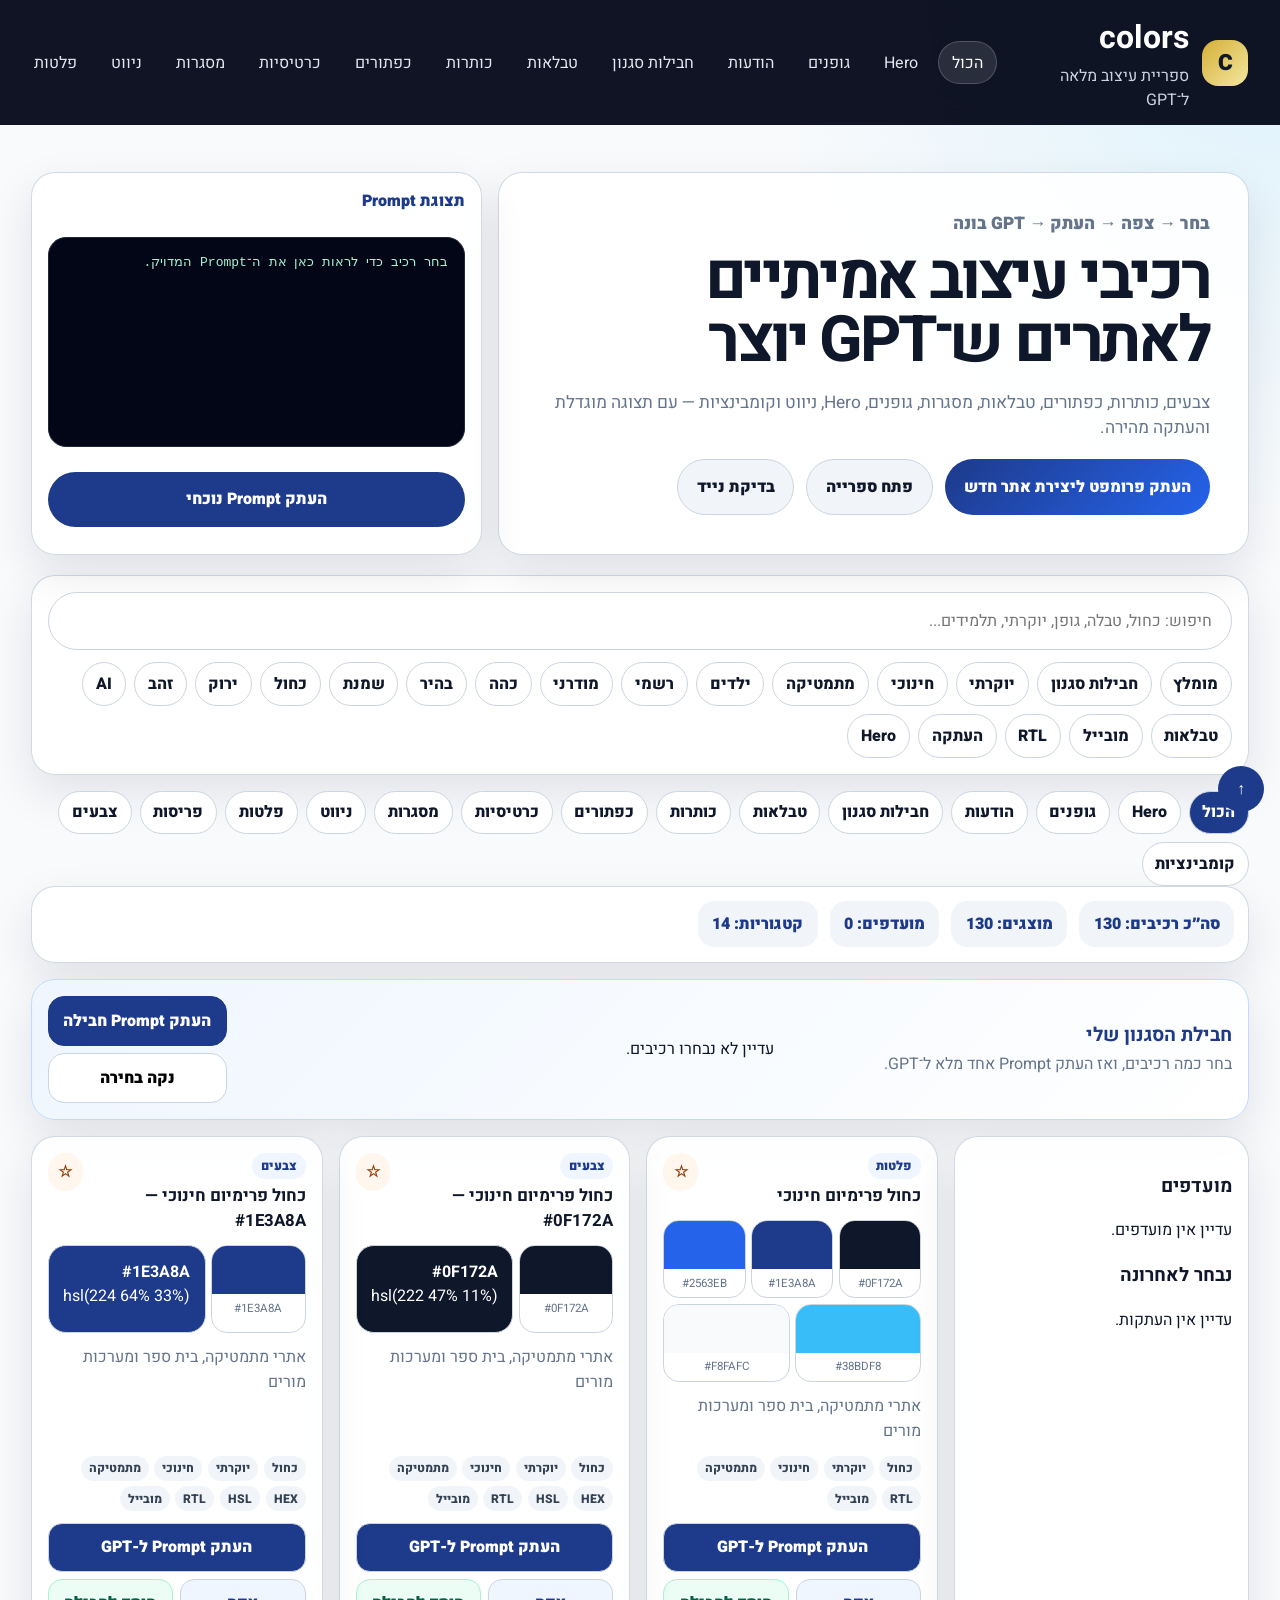
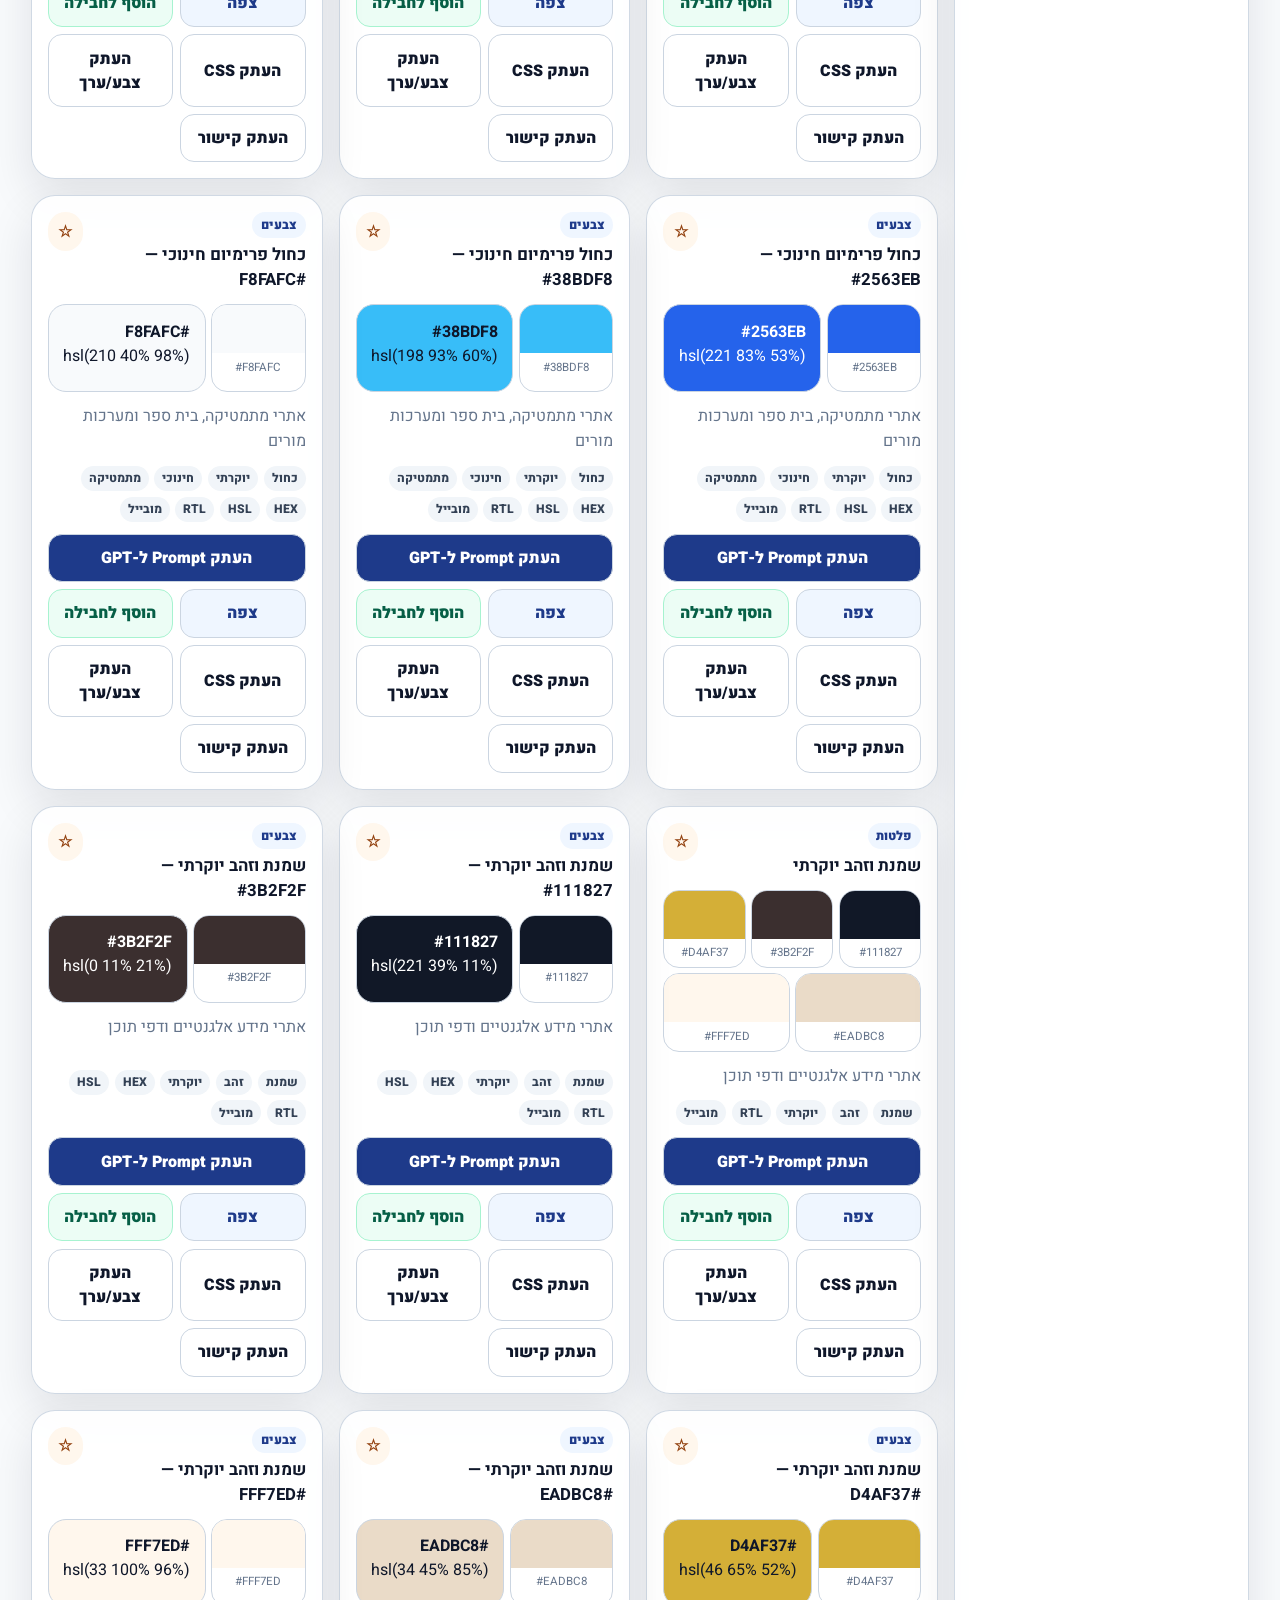
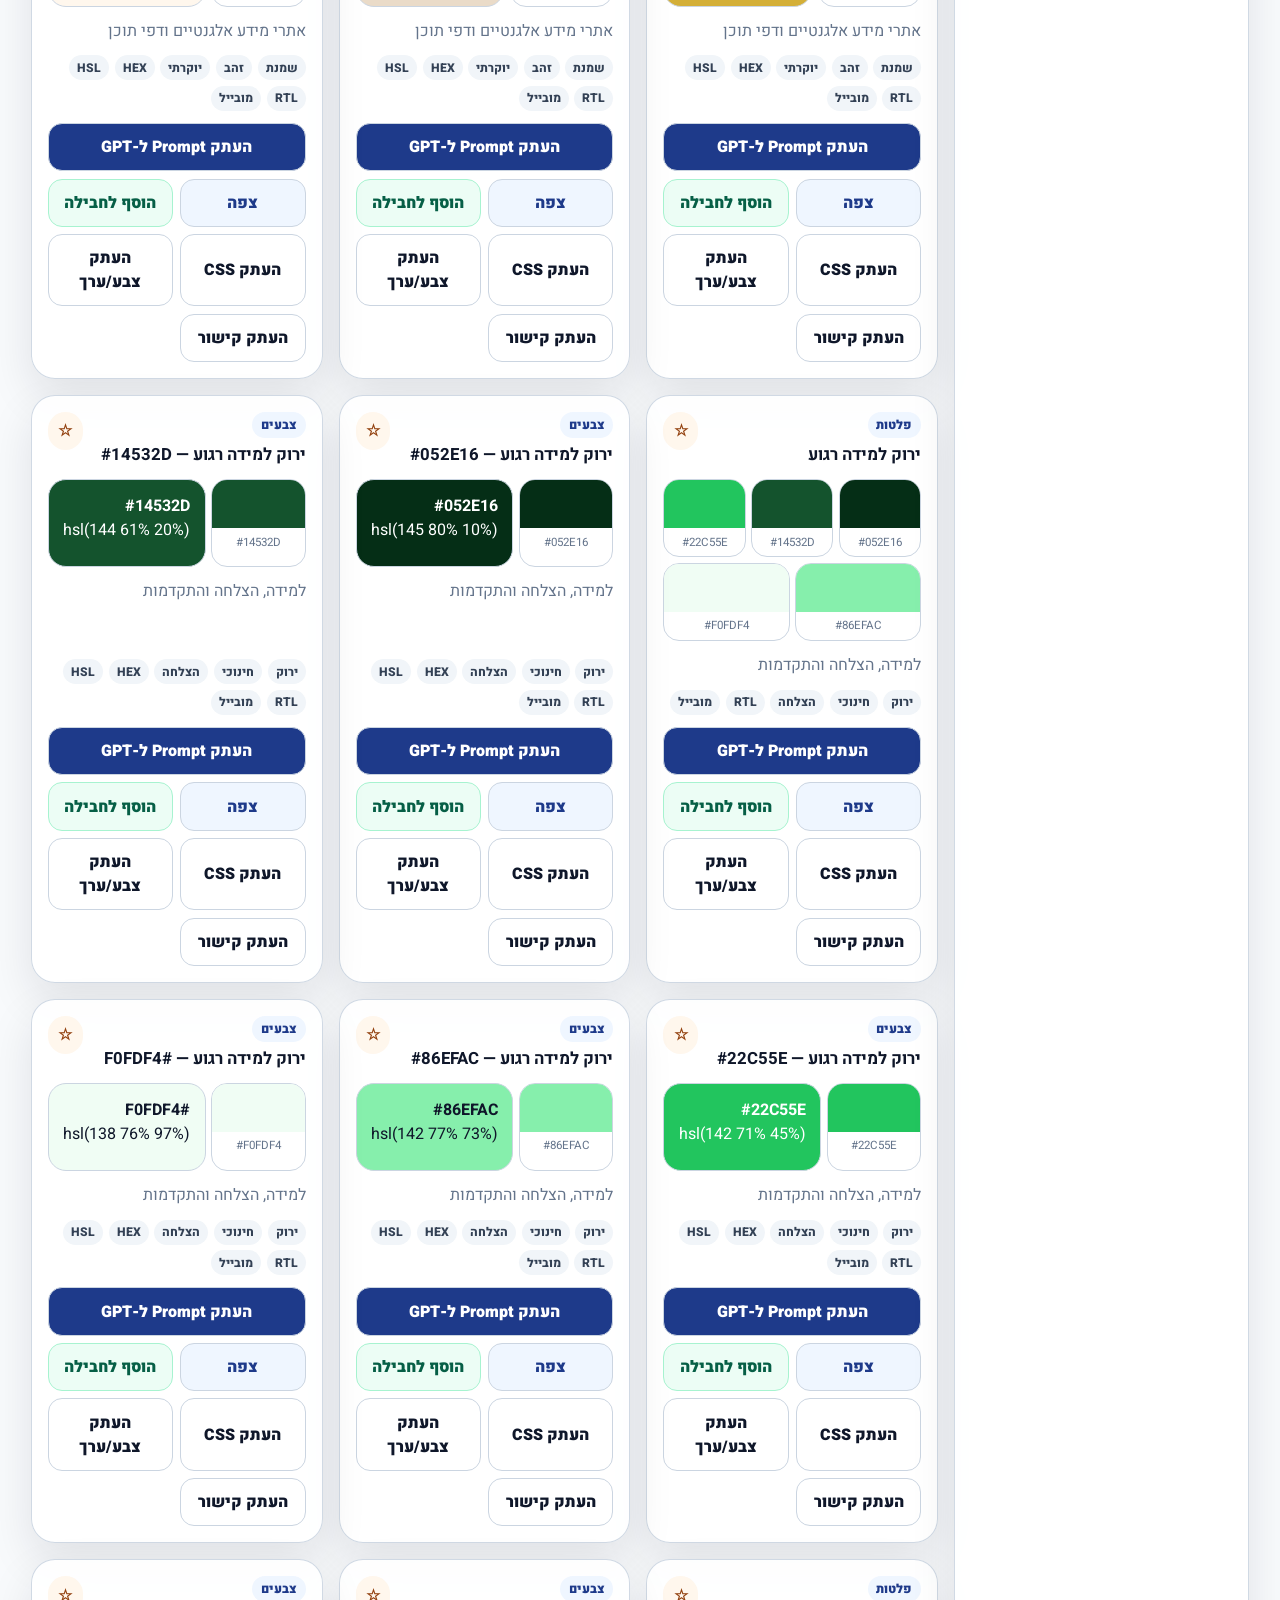
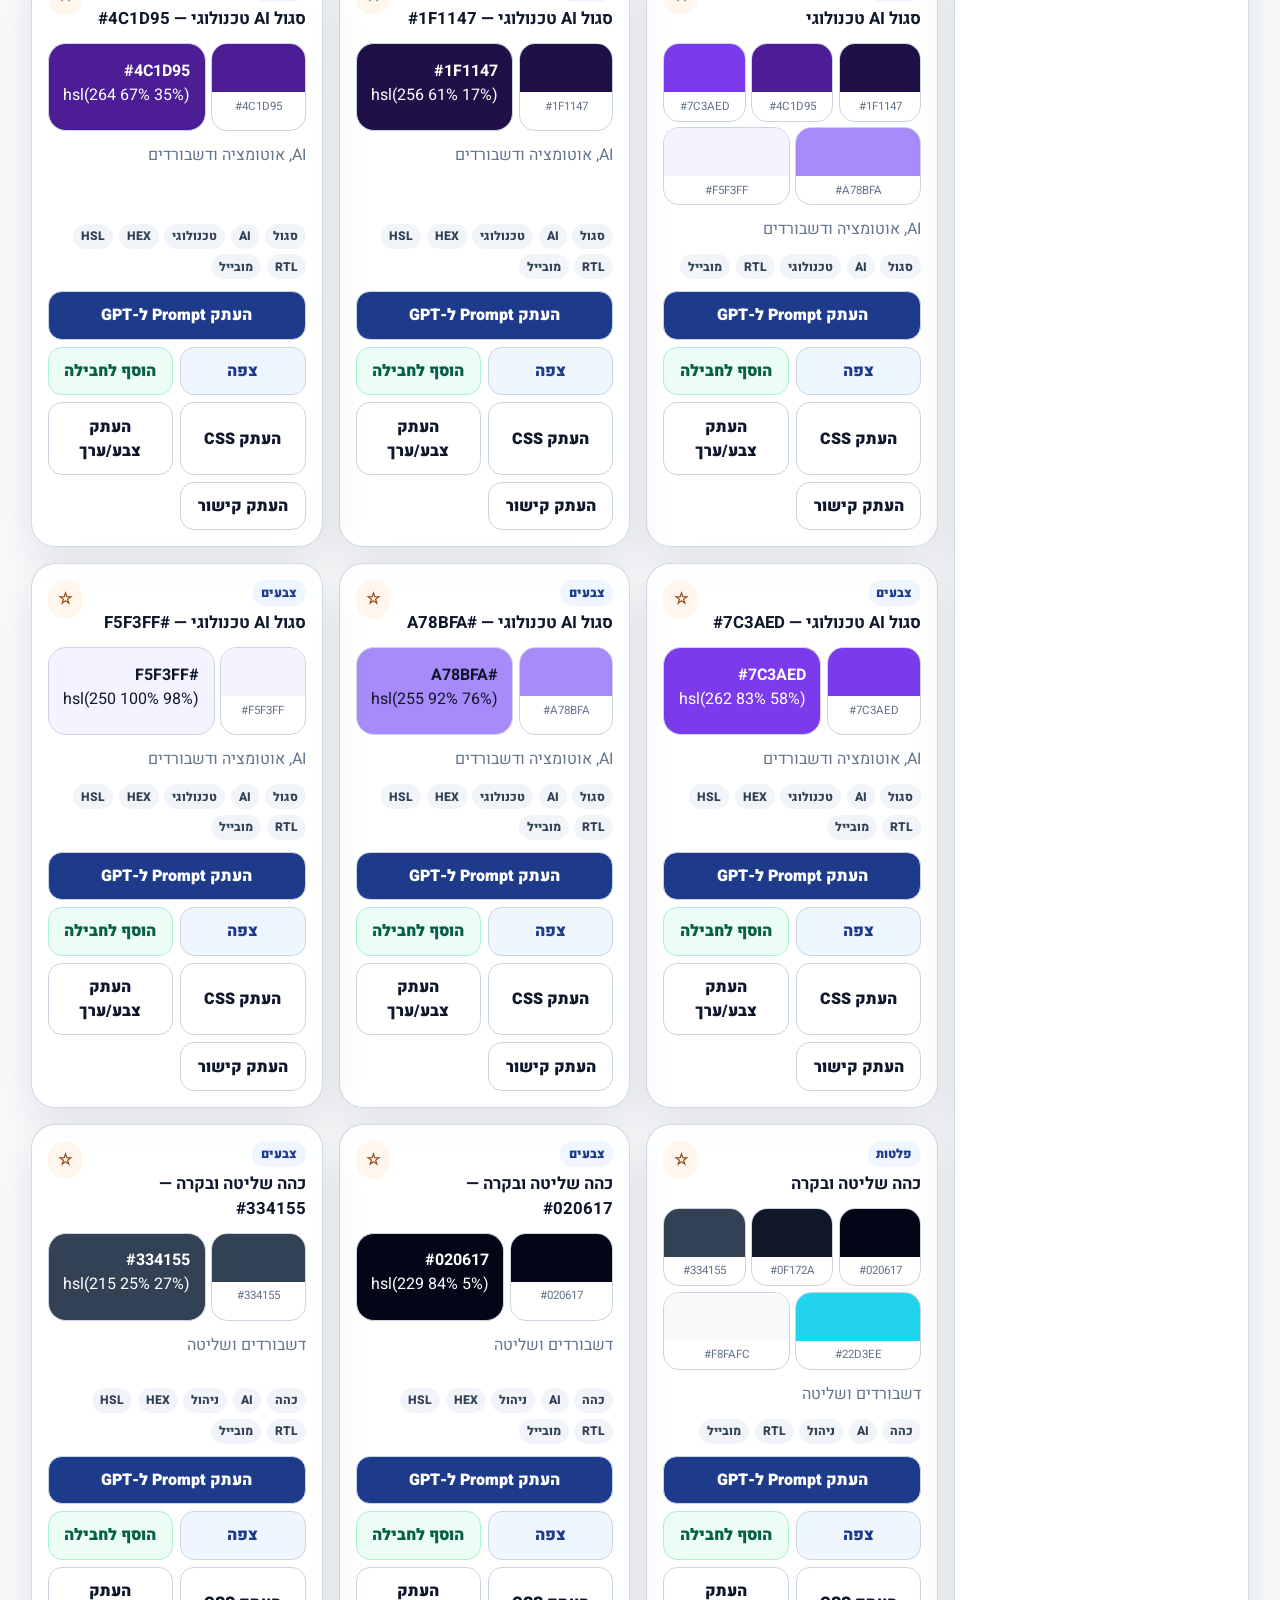
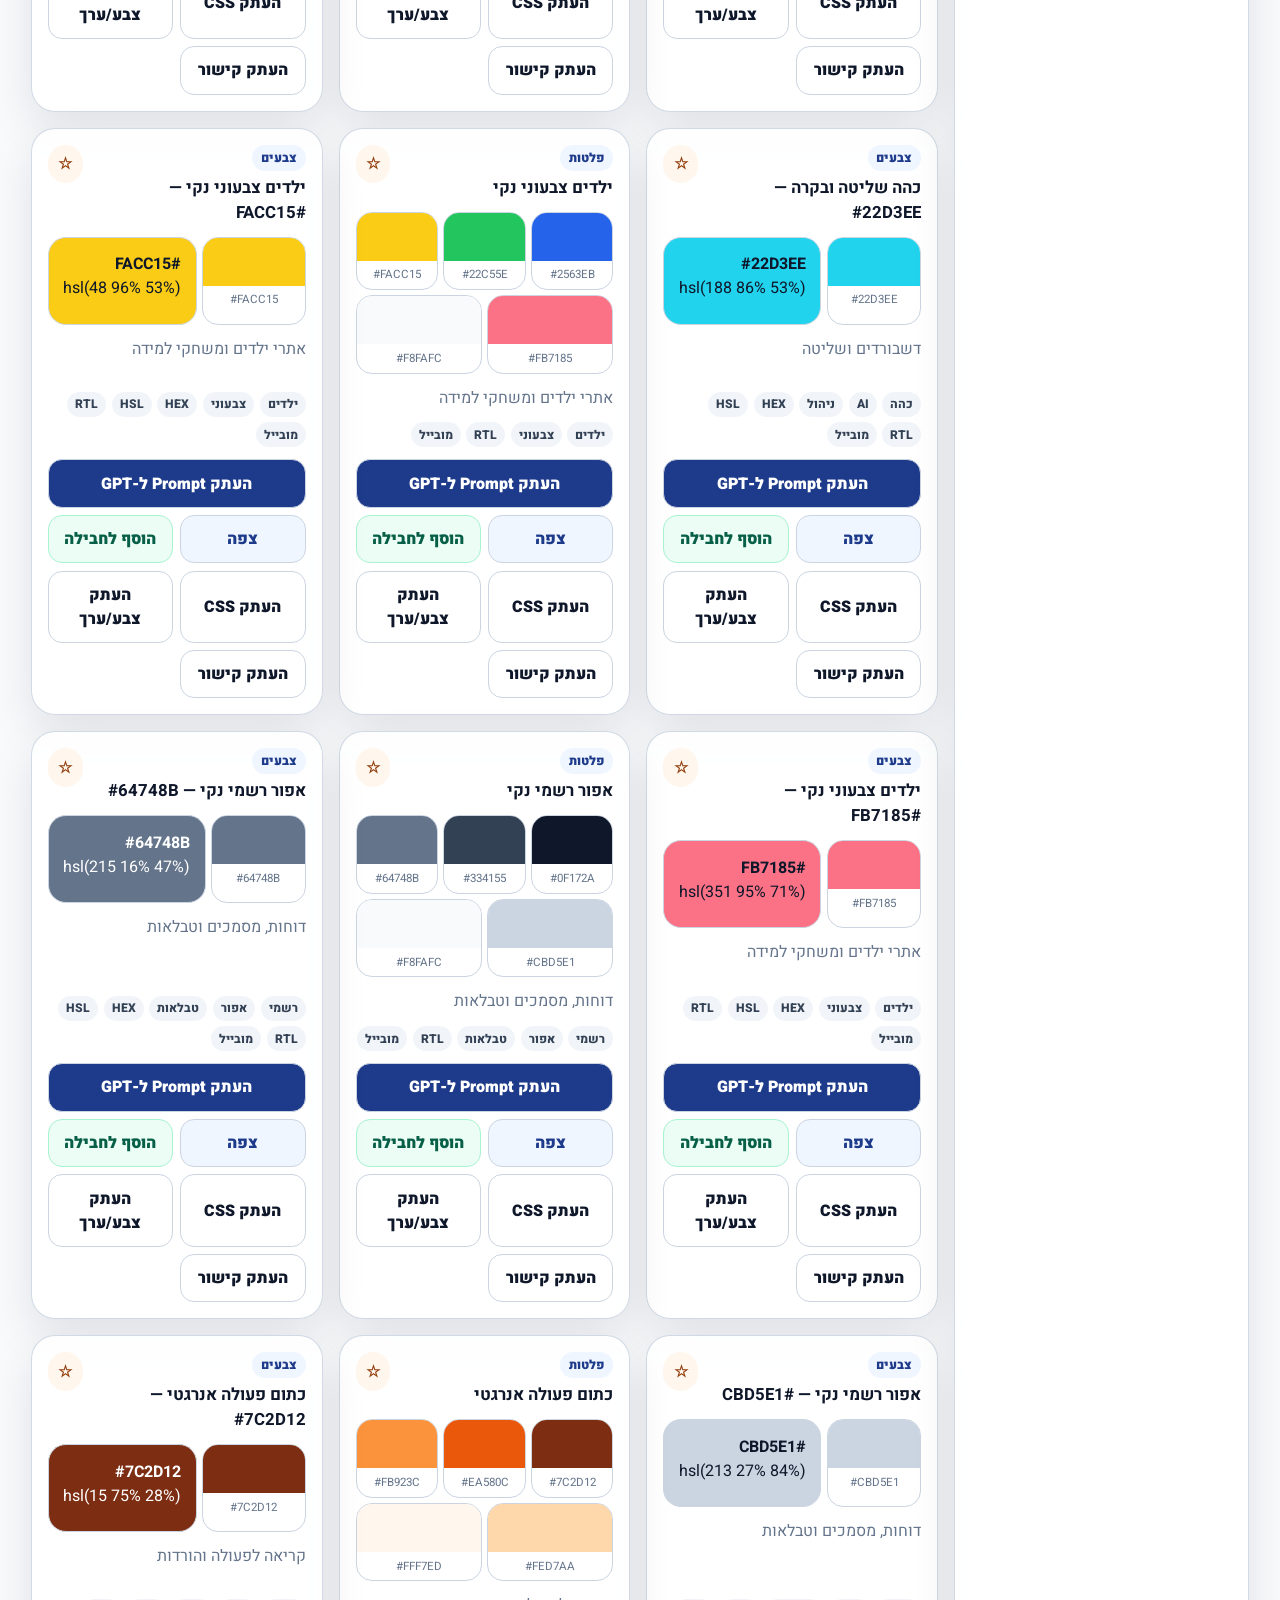
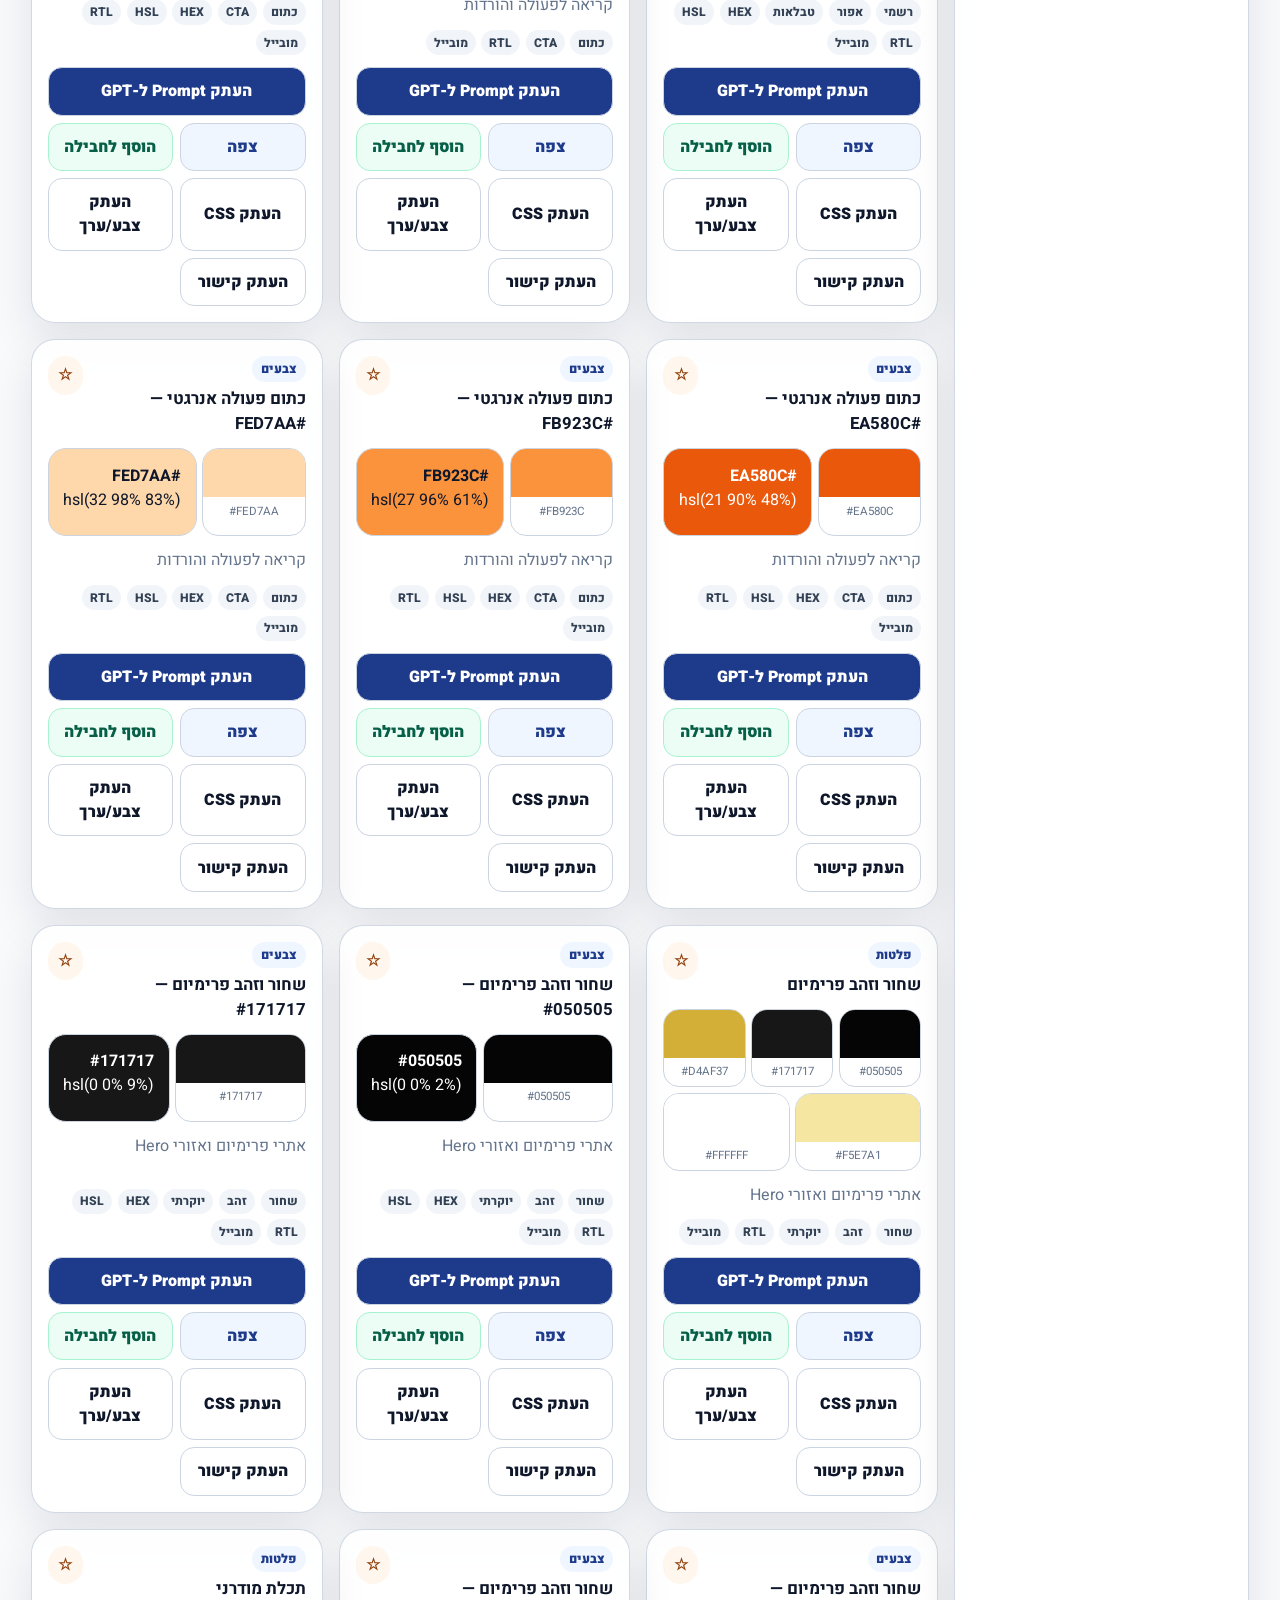
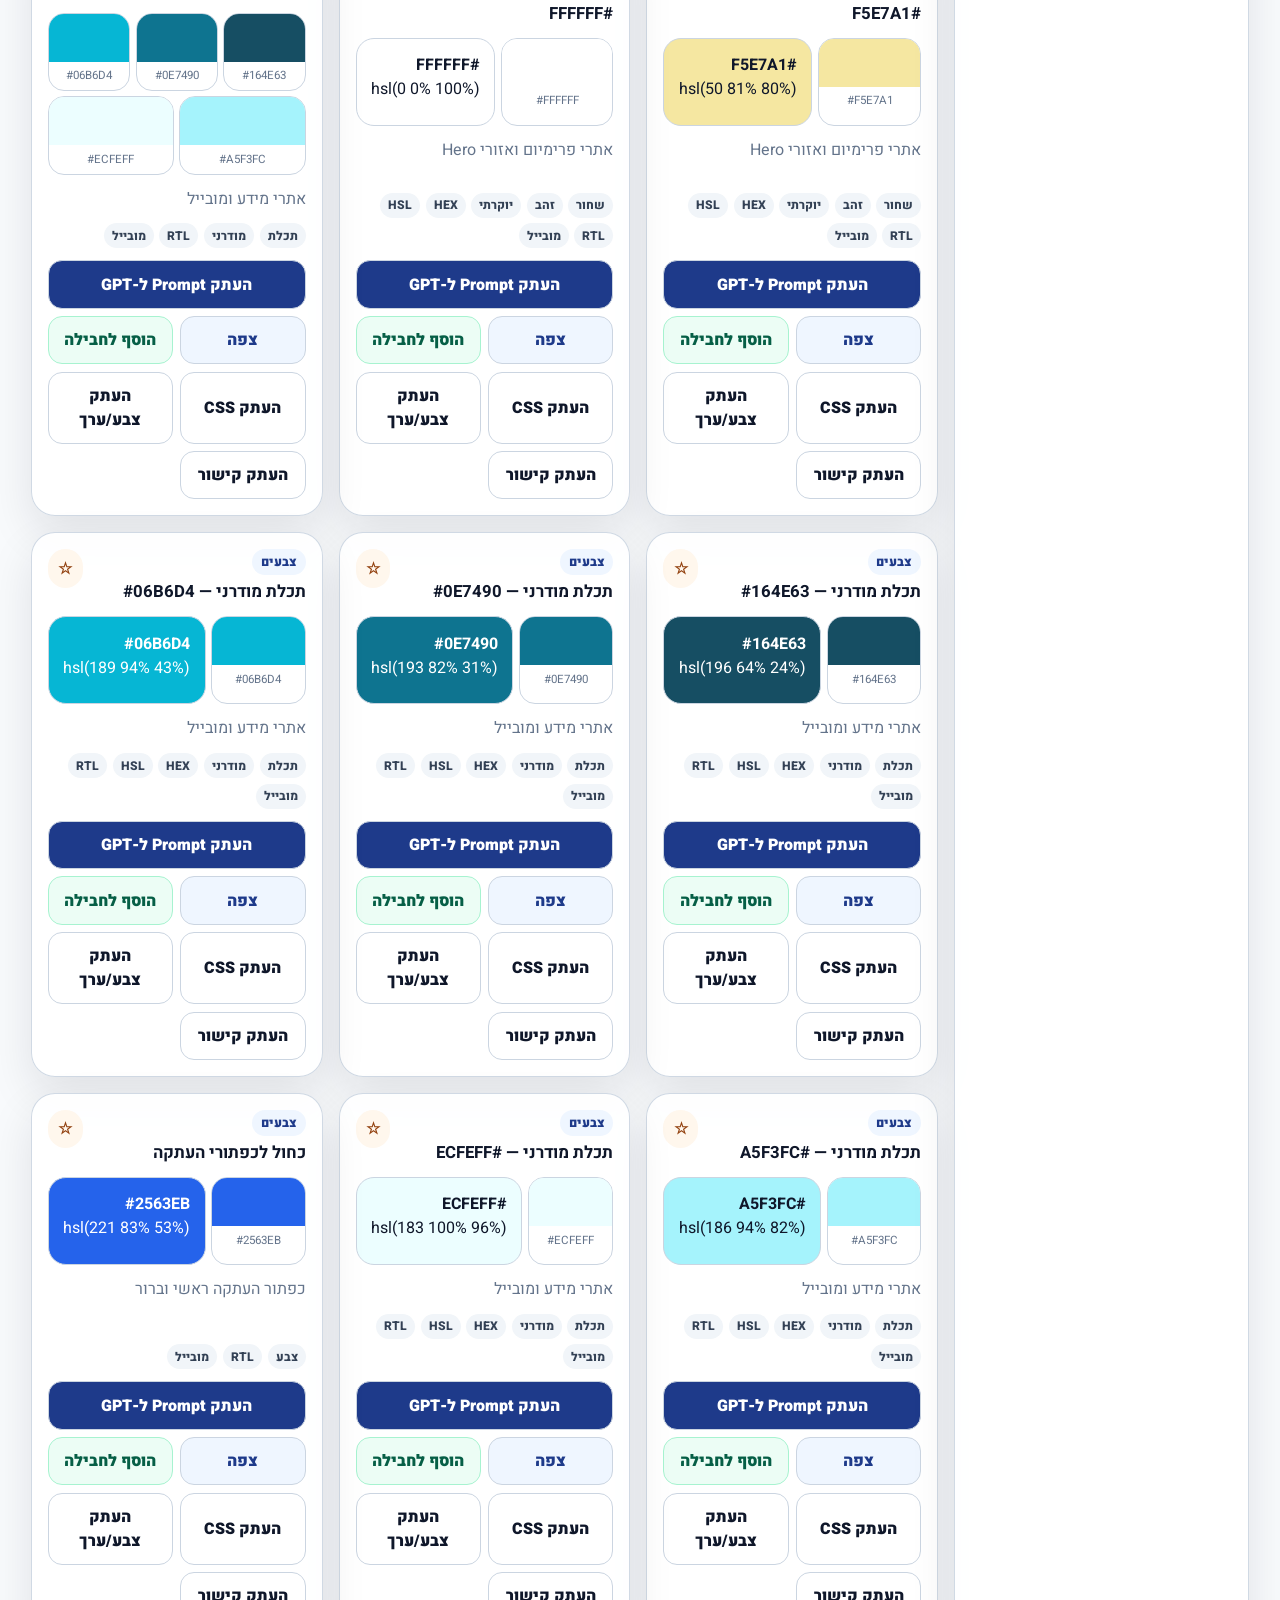
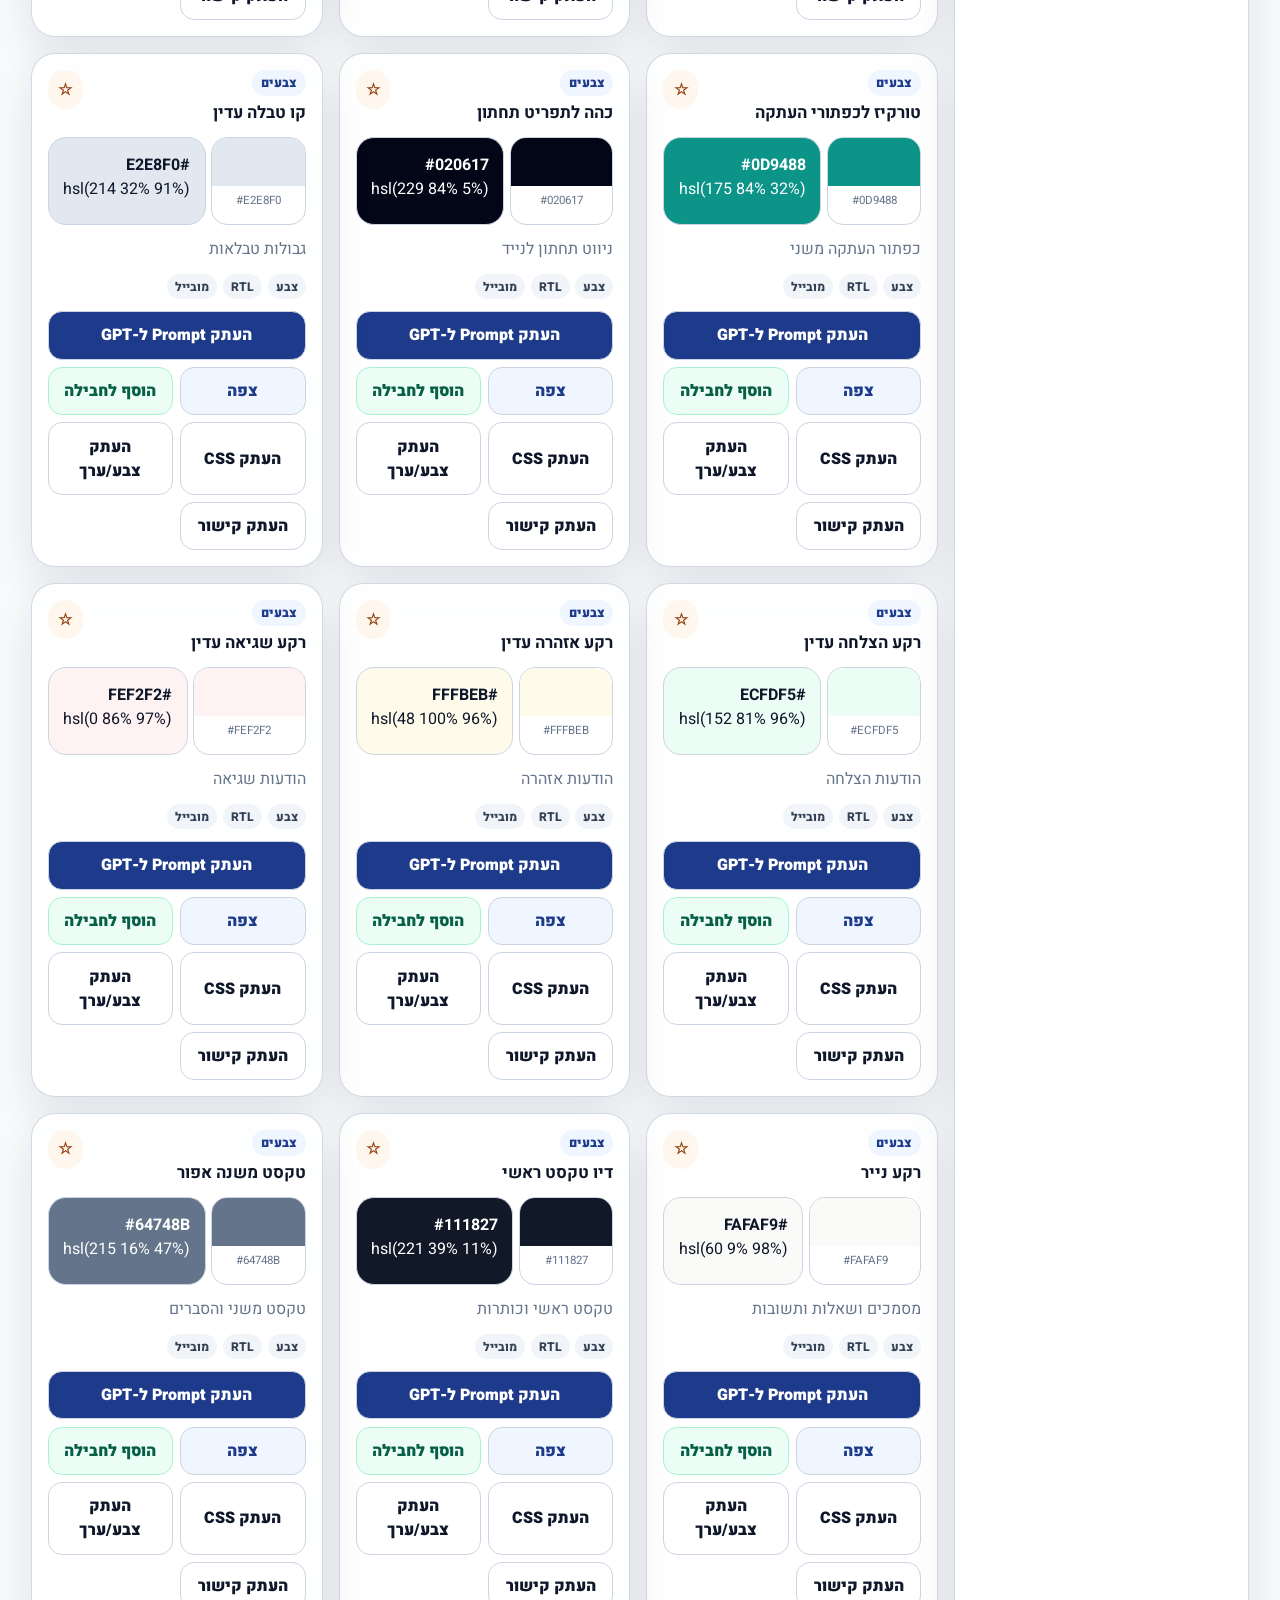
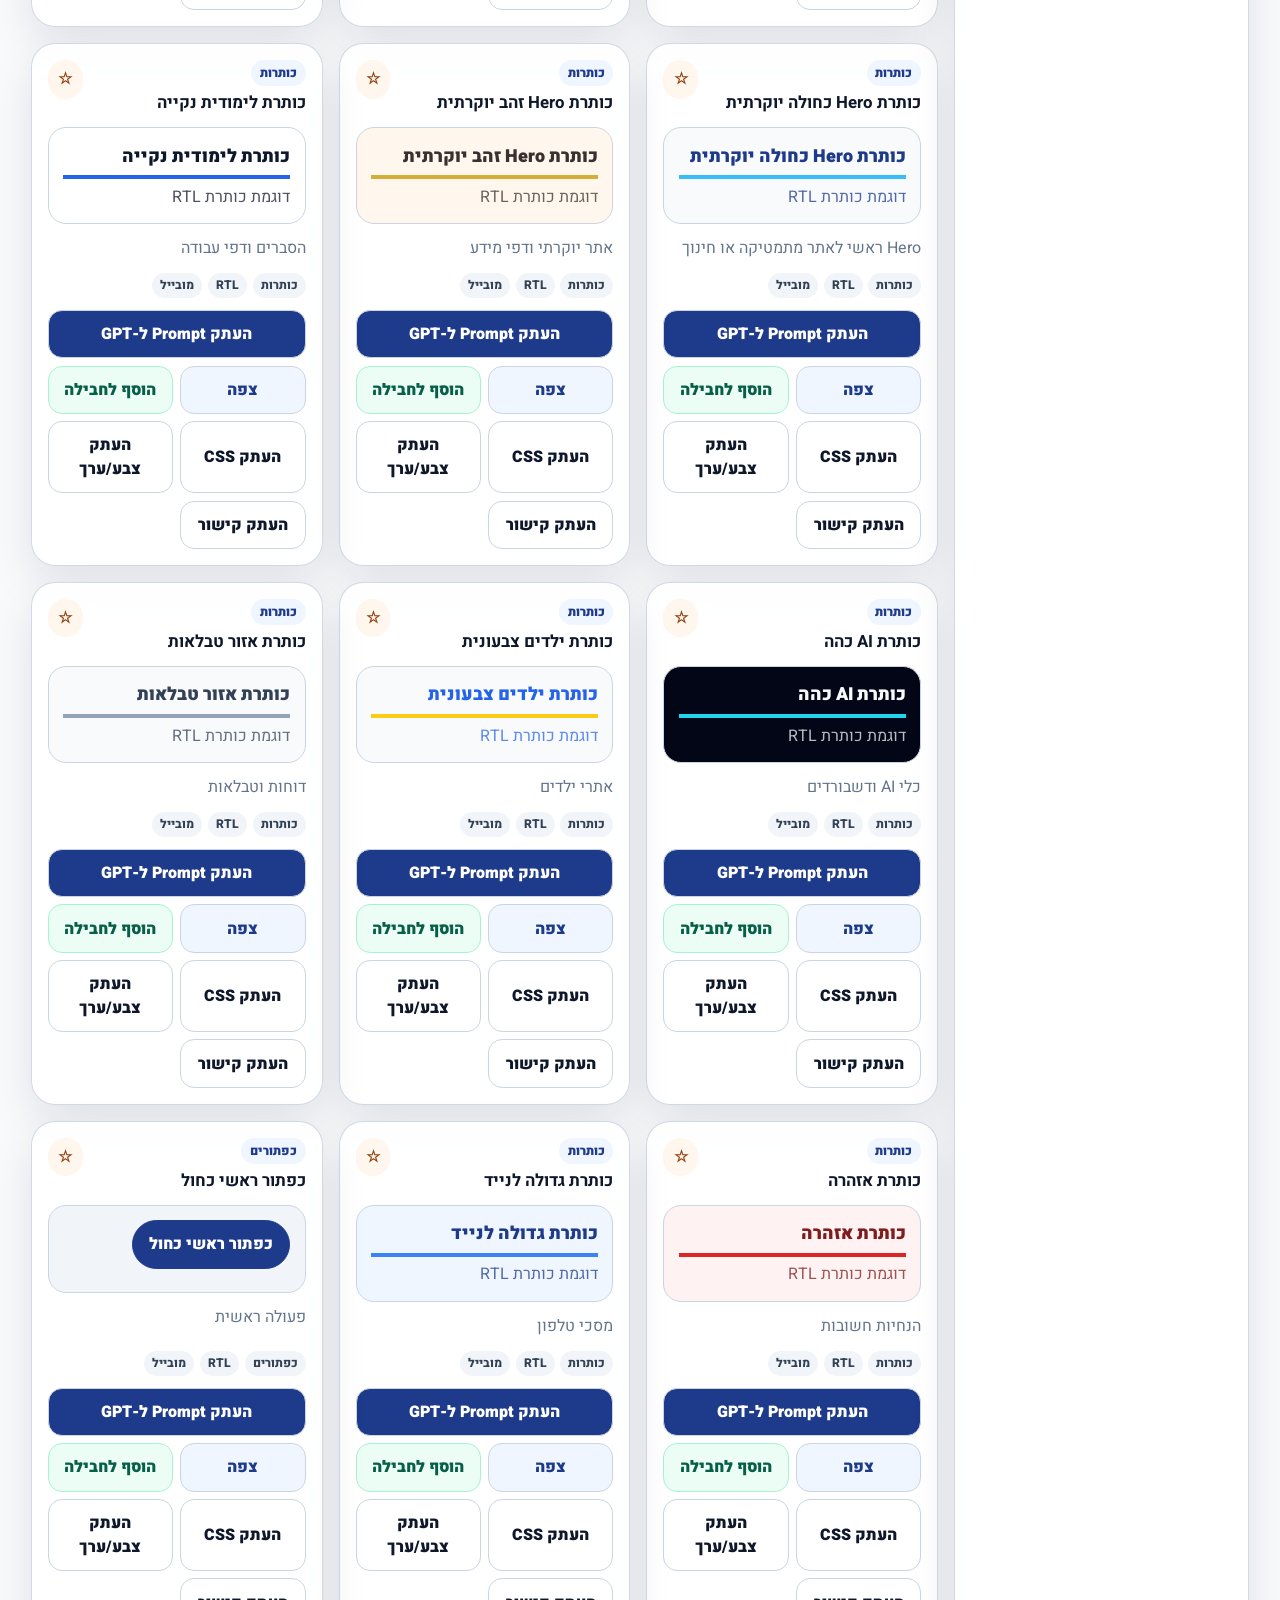
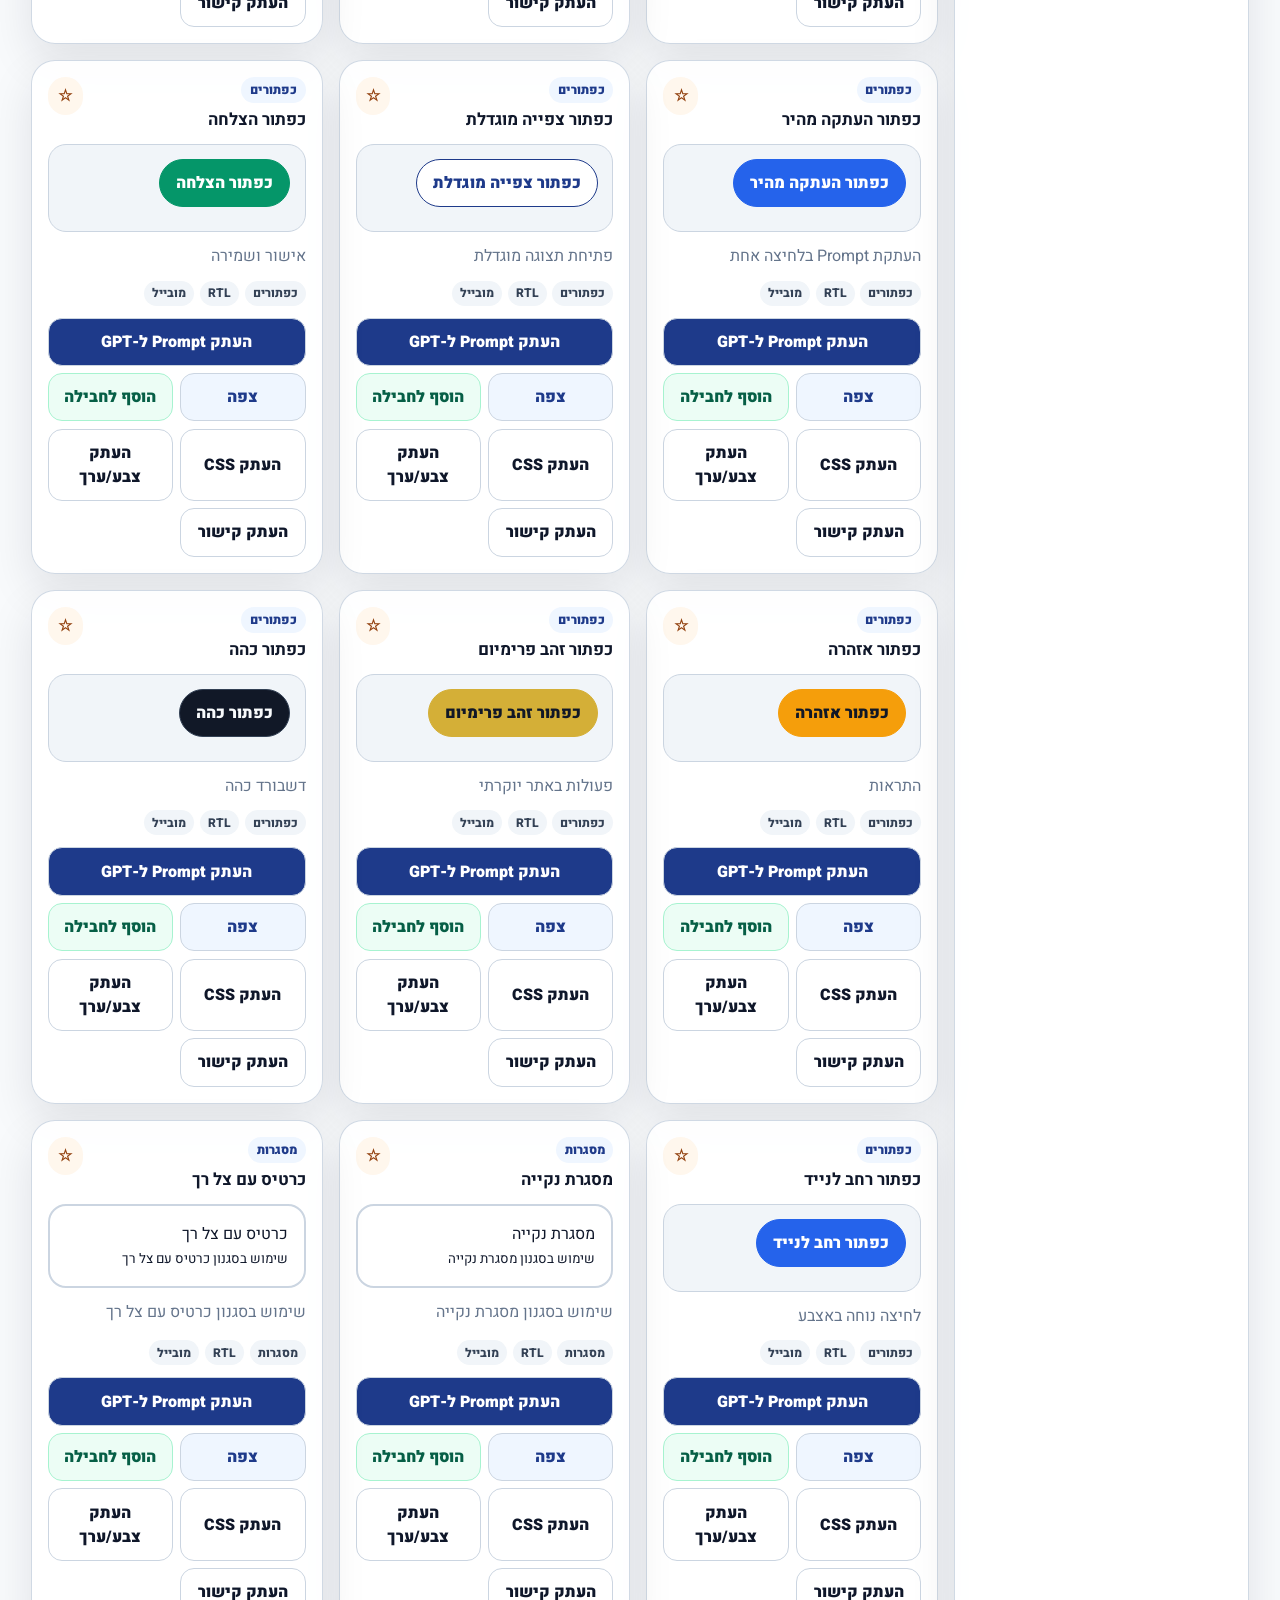
==== index.html @ 1acabdbb "Add mobile QA links to homepage" ====
<!doctype html><html lang="he" dir="rtl"><head><meta charset="utf-8"><meta name="viewport" content="width=device-width,initial-scale=1,viewport-fit=cover"><title>colors — ספריית העיצוב של יניב</title><meta name="theme-color" content="#1E3A8A"><link rel="manifest" href="manifest.webmanifest"><link rel="icon" href="assets/icons/colors-icon.svg" type="image/svg+xml"><link rel="stylesheet" href="styles.css"></head><body><header class="app-header"><div class="brand"><div class="brand-mark">C</div><div><h1>colors</h1><p>ספריית עיצוב מלאה ל־GPT</p></div></div><nav id="topNav" class="top-nav"></nav></header><main><section class="hero"><div class="hero-copy"><p class="eyebrow">בחר → צפה → העתק → GPT בונה</p><h2>רכיבי עיצוב אמיתיים לאתרים ש־GPT יוצר</h2><p>צבעים, כותרות, כפתורים, טבלאות, מסגרות, גופנים, Hero, ניווט וקומבינציות — עם תצוגה מוגדלת והעתקה מהירה.</p><div class="hero-actions"><button class="primary-action" data-copy-special="newSiteRepoPrompt">העתק פרומפט ליצירת אתר חדש</button><a class="secondary-action" href="#library">פתח ספרייה</a><a class="secondary-action" href="qa-mobile.html">בדיקת נייד</a></div></div><aside class="prompt-panel"><div class="panel-title">תצוגת Prompt</div><pre id="promptPreview">בחר רכיב כדי לראות כאן את ה־Prompt המדויק.</pre><button id="copyCurrentPrompt" class="copy-wide" type="button">העתק Prompt נוכחי</button></aside></section><section id="library" class="tools-bar"><input id="searchBox" type="search" placeholder="חיפוש: כחול, טבלה, גופן, יוקרתי, תלמידים..."><div id="filterChips" class="chips"></div></section><section id="mobileTabs" class="mobile-tabs"></section><section id="stats" class="stats"></section>
<section id="styleCart" class="style-cart" aria-live="polite">
  <div>
    <h2>חבילת הסגנון שלי</h2>
    <p>בחר כמה רכיבים, ואז העתק Prompt אחד מלא ל־GPT.</p>
  </div>
  <div id="cartItems" class="cart-items">עדיין לא נבחרו רכיבים.</div>
  <div class="cart-actions">
    <button id="copyBundlePrompt" type="button">העתק Prompt חבילה</button>
    <button id="clearBundle" type="button">נקה בחירה</button>
  </div>
</section><section class="layout"><aside class="side-panel"><h3>מועדפים</h3><div id="favoritesList" class="mini-list">עדיין אין מועדפים.</div><h3>נבחר לאחרונה</h3><div id="recentList" class="mini-list">עדיין אין העתקות.</div></aside><section id="componentGrid" class="component-grid"></section></section></main><div id="viewModal" class="modal" hidden><div class="modal-backdrop" data-close-modal></div><section class="modal-card" role="dialog" aria-modal="true"><button class="modal-close" data-close-modal type="button">×</button><div id="modalContent"></div></section></div><nav class="bottom-nav"><a href="#library">חיפוש</a><a href="#componentGrid">רכיבים</a><a href="qa-mobile.html">בדיקה</a><button data-copy-special="newSiteRepoPrompt" type="button">צור אתר</button></nav><div id="toast" class="toast"></div><button id="backToTop" class="back-to-top" type="button">↑</button><script src="script.js"></script></body></html>
---- styles.css ----
@import url('https://fonts.googleapis.com/css2?family=Heebo:wght@400;600;800;900&display=swap');:root{--bg:#F8FAFC;--surface:#fff;--surface2:#F1F5F9;--primary:#1E3A8A;--primary2:#2563EB;--accent:#38BDF8;--gold:#D4AF37;--text:#0F172A;--muted:#64748B;--border:#CBD5E1;--shadow:0 18px 45px rgba(15,23,42,.10);--radius:24px}*{box-sizing:border-box}html{scroll-behavior:smooth}body{margin:0;font-family:Heebo,Arial,sans-serif;background:radial-gradient(circle at top right,rgba(56,189,248,.14),transparent 32rem),var(--bg);color:var(--text);direction:rtl}button,input,a{font:inherit}button{cursor:pointer}a{text-decoration:none;color:inherit}.app-header{position:sticky;top:0;z-index:20;display:flex;align-items:center;justify-content:space-between;gap:1rem;padding:.85rem clamp(1rem,3vw,2rem);background:rgba(2,6,23,.94);color:white;backdrop-filter:blur(14px)}.brand{display:flex;align-items:center;gap:.85rem;min-width:235px}.brand-mark{width:46px;height:46px;border-radius:16px;display:grid;place-items:center;background:linear-gradient(135deg,var(--gold),#F5E7A1);color:#111827;font-weight:900;font-size:1.4rem}.brand h1{margin:0}.brand p{margin:.2rem 0 0;color:#CBD5E1}.top-nav{display:flex;gap:.4rem;overflow:auto}.top-nav button{color:#E2E8F0;background:transparent;border:1px solid transparent;padding:.55rem .8rem;border-radius:999px;white-space:nowrap}.top-nav button.active,.top-nav button:hover{background:rgba(255,255,255,.11);border-color:rgba(255,255,255,.18);color:white}main{width:min(1480px,100%);margin:0 auto;padding:clamp(1rem,2.4vw,2rem);padding-bottom:6rem}.hero{display:grid;grid-template-columns:minmax(0,1.25fr) minmax(320px,.75fr);gap:1rem;margin-block:1rem 1.25rem}.hero-copy,.prompt-panel,.tools-bar,.stats,.side-panel,.component-card{background:rgba(255,255,255,.90);border:1px solid rgba(203,213,225,.9);box-shadow:var(--shadow);border-radius:var(--radius)}.hero-copy{padding:clamp(1.35rem,3vw,3rem)}.eyebrow{color:var(--primary);font-weight:900;margin:0 0 .65rem}.hero h2{font-size:clamp(2rem,5vw,4.15rem);line-height:.98;margin:0;letter-spacing:-.05em}.hero p{color:var(--muted);font-size:1.08rem}.hero-actions{display:flex;flex-wrap:wrap;gap:.75rem;margin-top:1.2rem}.primary-action,.secondary-action,.copy-wide{border:0;border-radius:999px;padding:.95rem 1.18rem;font-weight:900}.primary-action{background:linear-gradient(135deg,var(--primary),var(--primary2));color:white}.secondary-action{background:var(--surface2);border:1px solid var(--border)}.prompt-panel{padding:1rem;display:flex;flex-direction:column}.panel-title{font-weight:900;color:var(--primary);margin-bottom:.7rem}pre{white-space:pre-wrap;overflow:auto;min-height:210px;background:#020617;color:#A7F3D0;padding:1rem;border-radius:18px;border:1px solid #1E293B;direction:rtl}.copy-wide{background:var(--primary);color:white;margin-top:.75rem;width:100%}.tools-bar{display:grid;gap:.8rem;padding:1rem;margin-bottom:1rem}#searchBox{width:100%;border:1px solid var(--border);border-radius:999px;padding:1rem 1.2rem;background:white;outline:none}.chips,.mobile-tabs{display:flex;gap:.5rem;flex-wrap:wrap}.chip,.tab-chip{border:1px solid var(--border);background:white;border-radius:999px;padding:.55rem .8rem;color:var(--text);font-weight:800}.chip.active,.tab-chip.active{background:var(--primary);color:white}.stats{display:flex;gap:.75rem;flex-wrap:wrap;padding:.9rem;margin-bottom:1rem}.stat{background:var(--surface2);border-radius:16px;padding:.7rem .9rem;font-weight:900;color:var(--primary)}.layout{display:grid;grid-template-columns:295px minmax(0,1fr);gap:1rem}.side-panel{padding:1rem;position:sticky;top:88px}.mini-list{display:grid;gap:.45rem}.mini-item{padding:.55rem .65rem;border-radius:14px;background:var(--surface2)}.component-grid{display:grid;grid-template-columns:repeat(3,minmax(0,1fr));gap:1rem}.component-card{padding:1rem;display:flex;flex-direction:column;gap:.75rem;scroll-margin-top:100px}.card-head{display:flex;justify-content:space-between;gap:.8rem;align-items:start}.card-head h3{margin:.25rem 0 0;font-size:1.05rem}.badge{display:inline-flex;border-radius:999px;padding:.25rem .55rem;background:#EFF6FF;color:var(--primary);font-size:.78rem;font-weight:900}.favorite{border:0;background:#FFF7ED;color:#92400E;border-radius:999px;padding:.45rem .65rem;font-weight:900}.favorite.active{background:#FACC15;color:#111827}.swatches{display:flex;gap:.35rem;flex-wrap:wrap}.swatch{min-width:64px;flex:1;border-radius:16px;border:1px solid var(--border);overflow:hidden;background:white}.swatch-color{height:48px}.swatch-code{font-size:.72rem;padding:.35rem;direction:ltr;text-align:center;color:var(--muted)}.preview{border-radius:18px;border:1px solid var(--border);background:var(--surface2);padding:.9rem;min-height:88px}.preview-title{font-weight:900;font-size:1.12rem;margin-bottom:.35rem}.preview-table{width:100%;border-collapse:collapse;font-size:.86rem}.preview-table th,.preview-table td{border-bottom:1px solid var(--border);padding:.45rem;text-align:right}.preview-button{border-radius:999px;padding:.7rem 1rem;font-weight:900}.preview-frame{border-radius:18px;padding:1rem;min-height:74px}.font-sample{font-size:1.35rem;font-weight:900}.meta{color:var(--muted);line-height:1.55;flex:1}.tags{display:flex;gap:.35rem;flex-wrap:wrap}.tag{background:#F1F5F9;color:#334155;border-radius:999px;padding:.22rem .5rem;font-size:.76rem;font-weight:800}.card-actions{display:grid;grid-template-columns:repeat(2,minmax(0,1fr));gap:.45rem}.card-actions button{border:1px solid var(--border);border-radius:14px;padding:.70rem .5rem;background:white;color:var(--text);font-weight:900}.card-actions .primary-copy{grid-column:1/-1;background:var(--primary);color:white}.card-actions .view-copy{background:#EFF6FF;color:var(--primary)}.modal{position:fixed;inset:0;z-index:80}.modal-backdrop{position:absolute;inset:0;background:rgba(2,6,23,.62);backdrop-filter:blur(8px)}.modal-card{position:relative;width:min(920px,calc(100% - 1.2rem));max-height:90vh;overflow:auto;margin:5vh auto;background:white;border-radius:28px;box-shadow:0 30px 80px rgba(0,0,0,.3);padding:1rem}.modal-close{position:sticky;top:0;float:left;border:0;background:#020617;color:white;border-radius:999px;width:42px;height:42px;font-size:1.5rem}.modal-actions{display:grid;grid-template-columns:repeat(3,1fr);gap:.55rem}.modal-actions button{border:1px solid var(--border);border-radius:16px;padding:.8rem;font-weight:900;background:white}.modal-actions .primary-copy{background:var(--primary);color:white}.toast{position:fixed;left:1rem;bottom:5.5rem;z-index:90;background:#052E16;color:white;padding:.85rem 1rem;border-radius:16px;box-shadow:var(--shadow);opacity:0;transform:translateY(10px);transition:.2s;pointer-events:none}.toast.show{opacity:1;transform:translateY(0)}.back-to-top{position:fixed;right:1rem;bottom:5.5rem;width:46px;height:46px;border:0;border-radius:50%;background:var(--primary);color:white;font-weight:900}.bottom-nav{position:fixed;inset-inline:.8rem;bottom:.7rem;z-index:40;display:none;grid-template-columns:repeat(4,1fr);gap:.35rem;background:rgba(2,6,23,.93);padding:.55rem;border-radius:24px}.bottom-nav a,.bottom-nav button{border:0;background:rgba(255,255,255,.09);color:white;border-radius:16px;padding:.72rem .35rem;font-weight:900;text-align:center}@media(max-width:1180px){.component-grid{grid-template-columns:repeat(2,minmax(0,1fr))}.layout{grid-template-columns:1fr}.side-panel{position:static;order:2}}@media(max-width:820px){.app-header{align-items:start;flex-direction:column}.top-nav{width:100%}.hero{grid-template-columns:1fr}.component-grid{grid-template-columns:1fr}.bottom-nav{display:grid}main{padding-inline:.85rem}.card-actions{grid-template-columns:1fr}.modal-actions{grid-template-columns:1fr}.brand{min-width:0}.hero h2{font-size:2.15rem}}
.style-cart{display:grid;grid-template-columns:minmax(0,1fr) minmax(240px,1.2fr) auto;gap:1rem;align-items:center;background:linear-gradient(135deg,#EFF6FF,#FFFFFF);border:1px solid #BFDBFE;box-shadow:var(--shadow);border-radius:var(--radius);padding:1rem;margin-bottom:1rem}
.style-cart h2{margin:.1rem 0;font-size:1.2rem;color:var(--primary)}.style-cart p{margin:.2rem 0;color:var(--muted)}.cart-items{display:flex;gap:.45rem;flex-wrap:wrap}.cart-pill{background:#1E3A8A;color:white;border-radius:999px;padding:.4rem .65rem;font-weight:900;font-size:.82rem}.cart-actions{display:grid;gap:.45rem}.cart-actions button{border:1px solid var(--border);border-radius:16px;padding:.75rem .9rem;font-weight:900;background:white}.cart-actions #copyBundlePrompt{background:var(--primary);color:white;border-color:var(--primary)}.select-copy{background:#ECFDF5!important;color:#065F46!important;border-color:#A7F3D0!important}
@media(max-width:820px){.style-cart{grid-template-columns:1fr}.cart-actions{grid-template-columns:1fr}.cart-actions button{width:100%}}
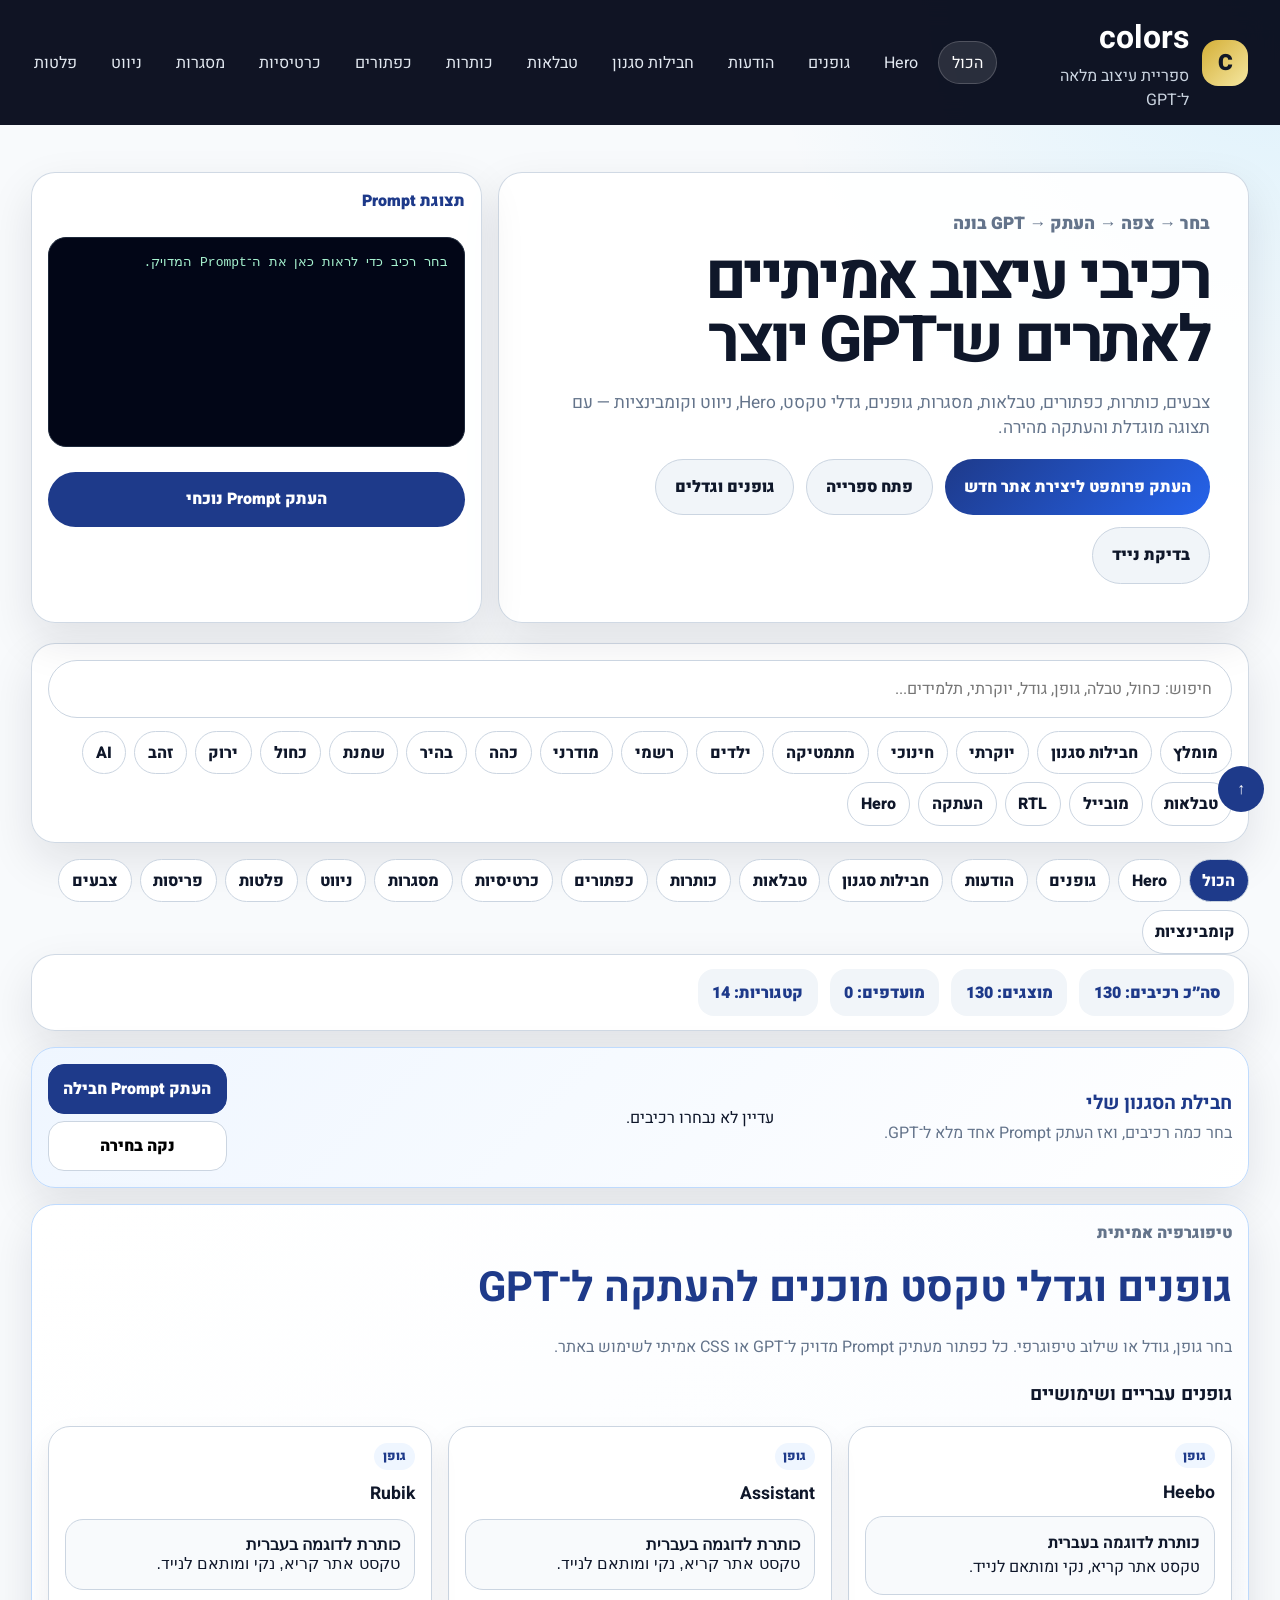
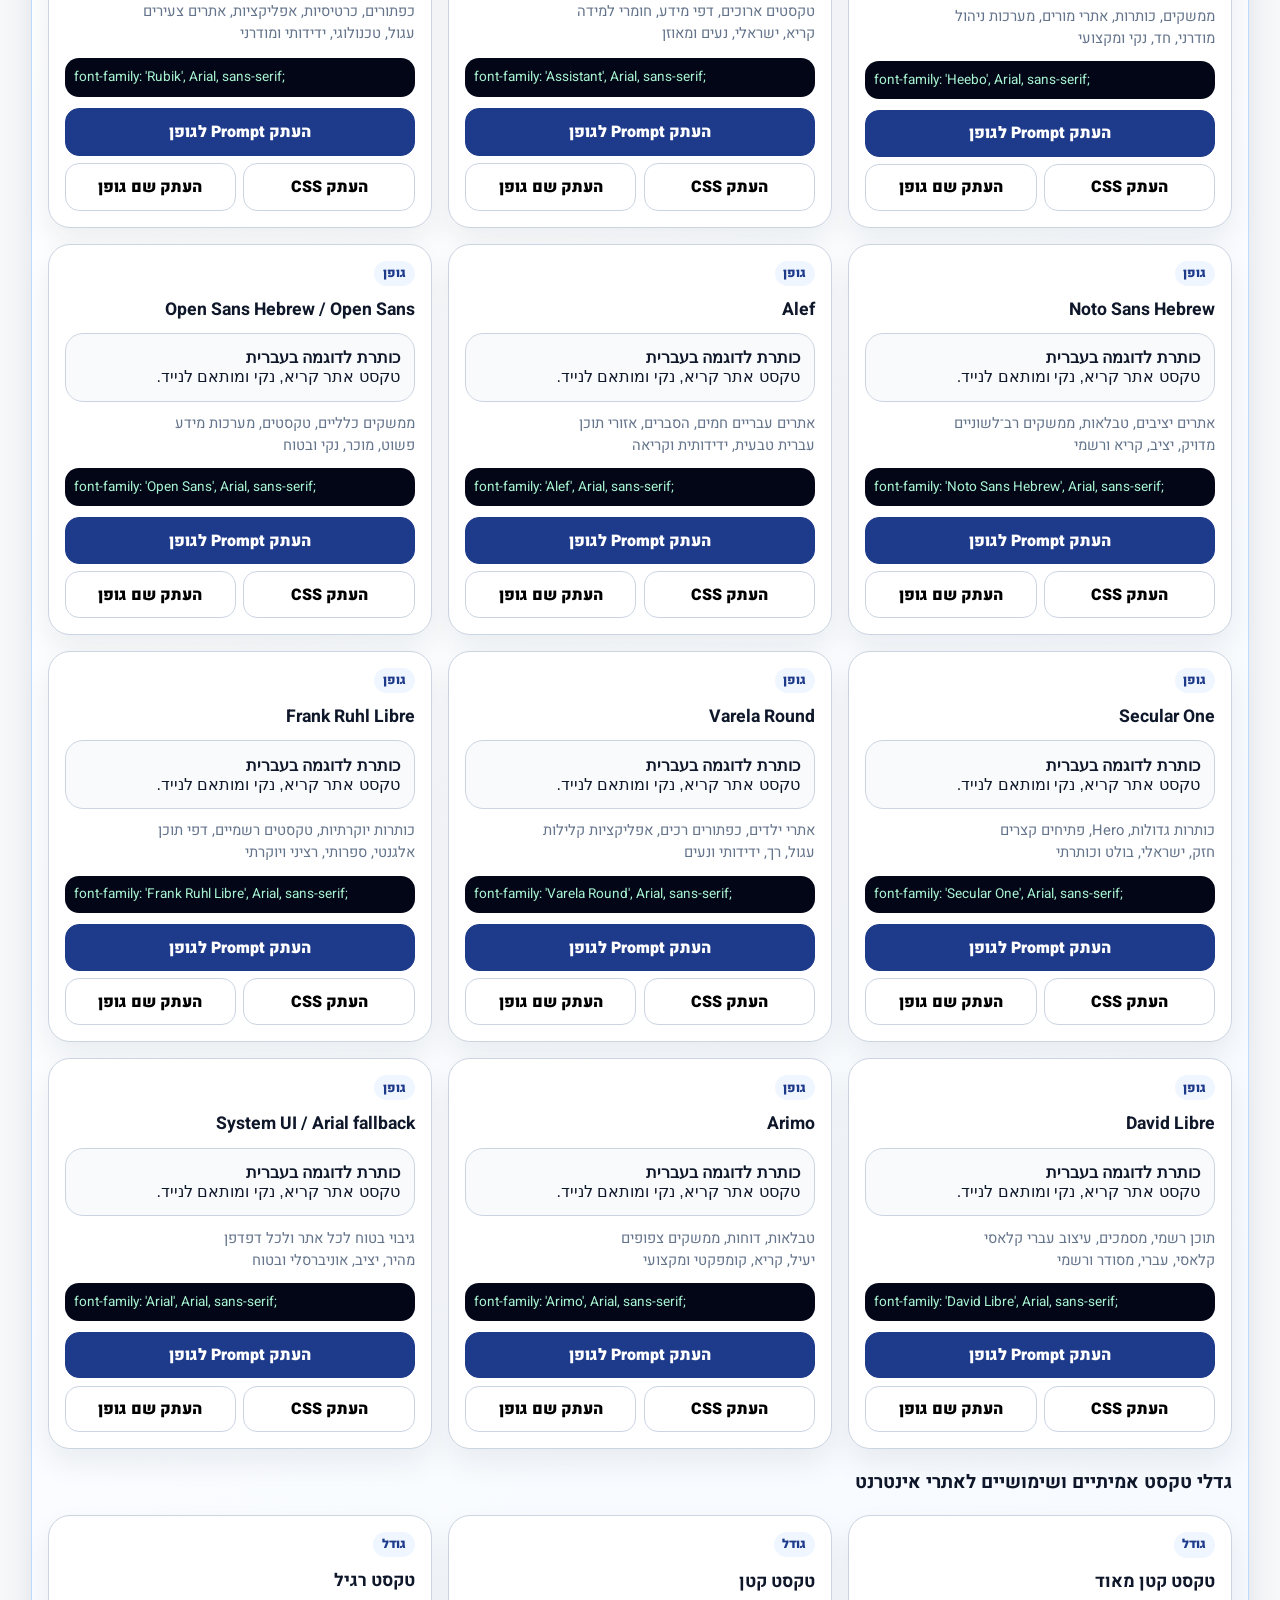
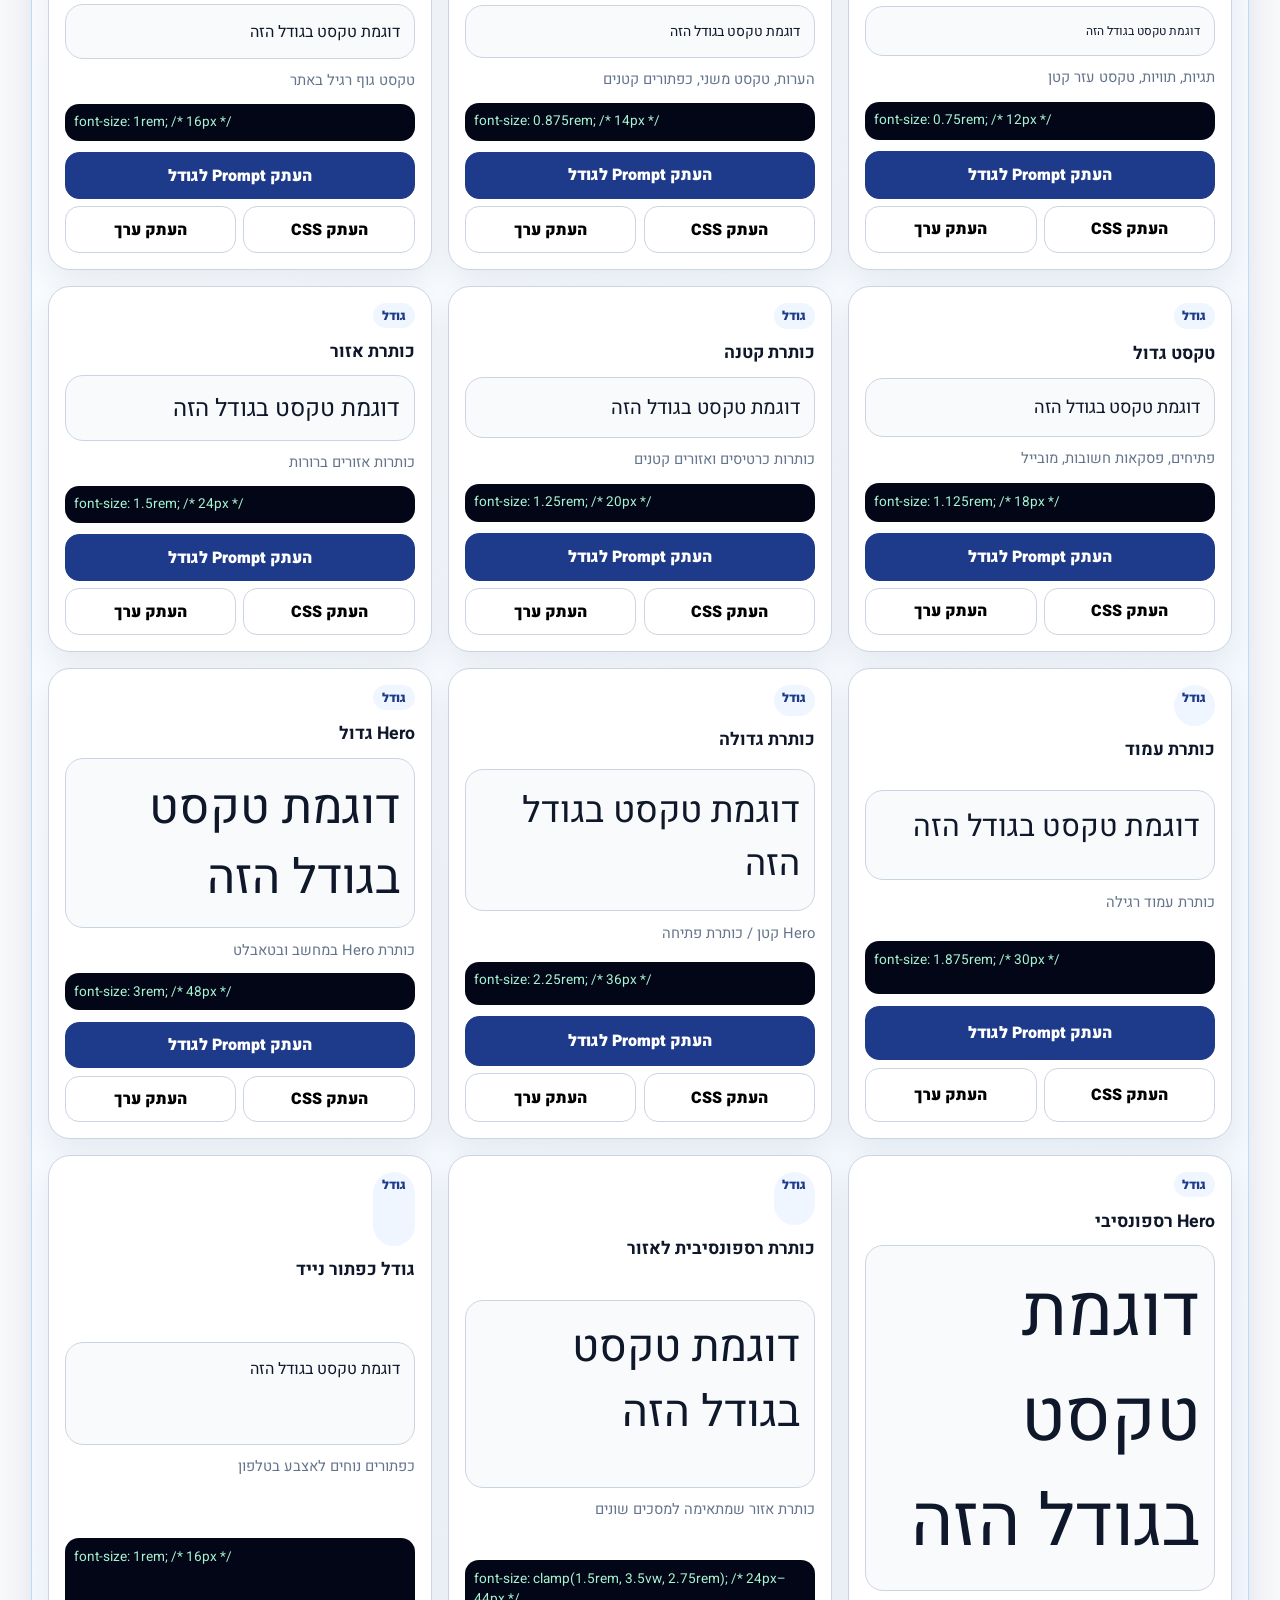
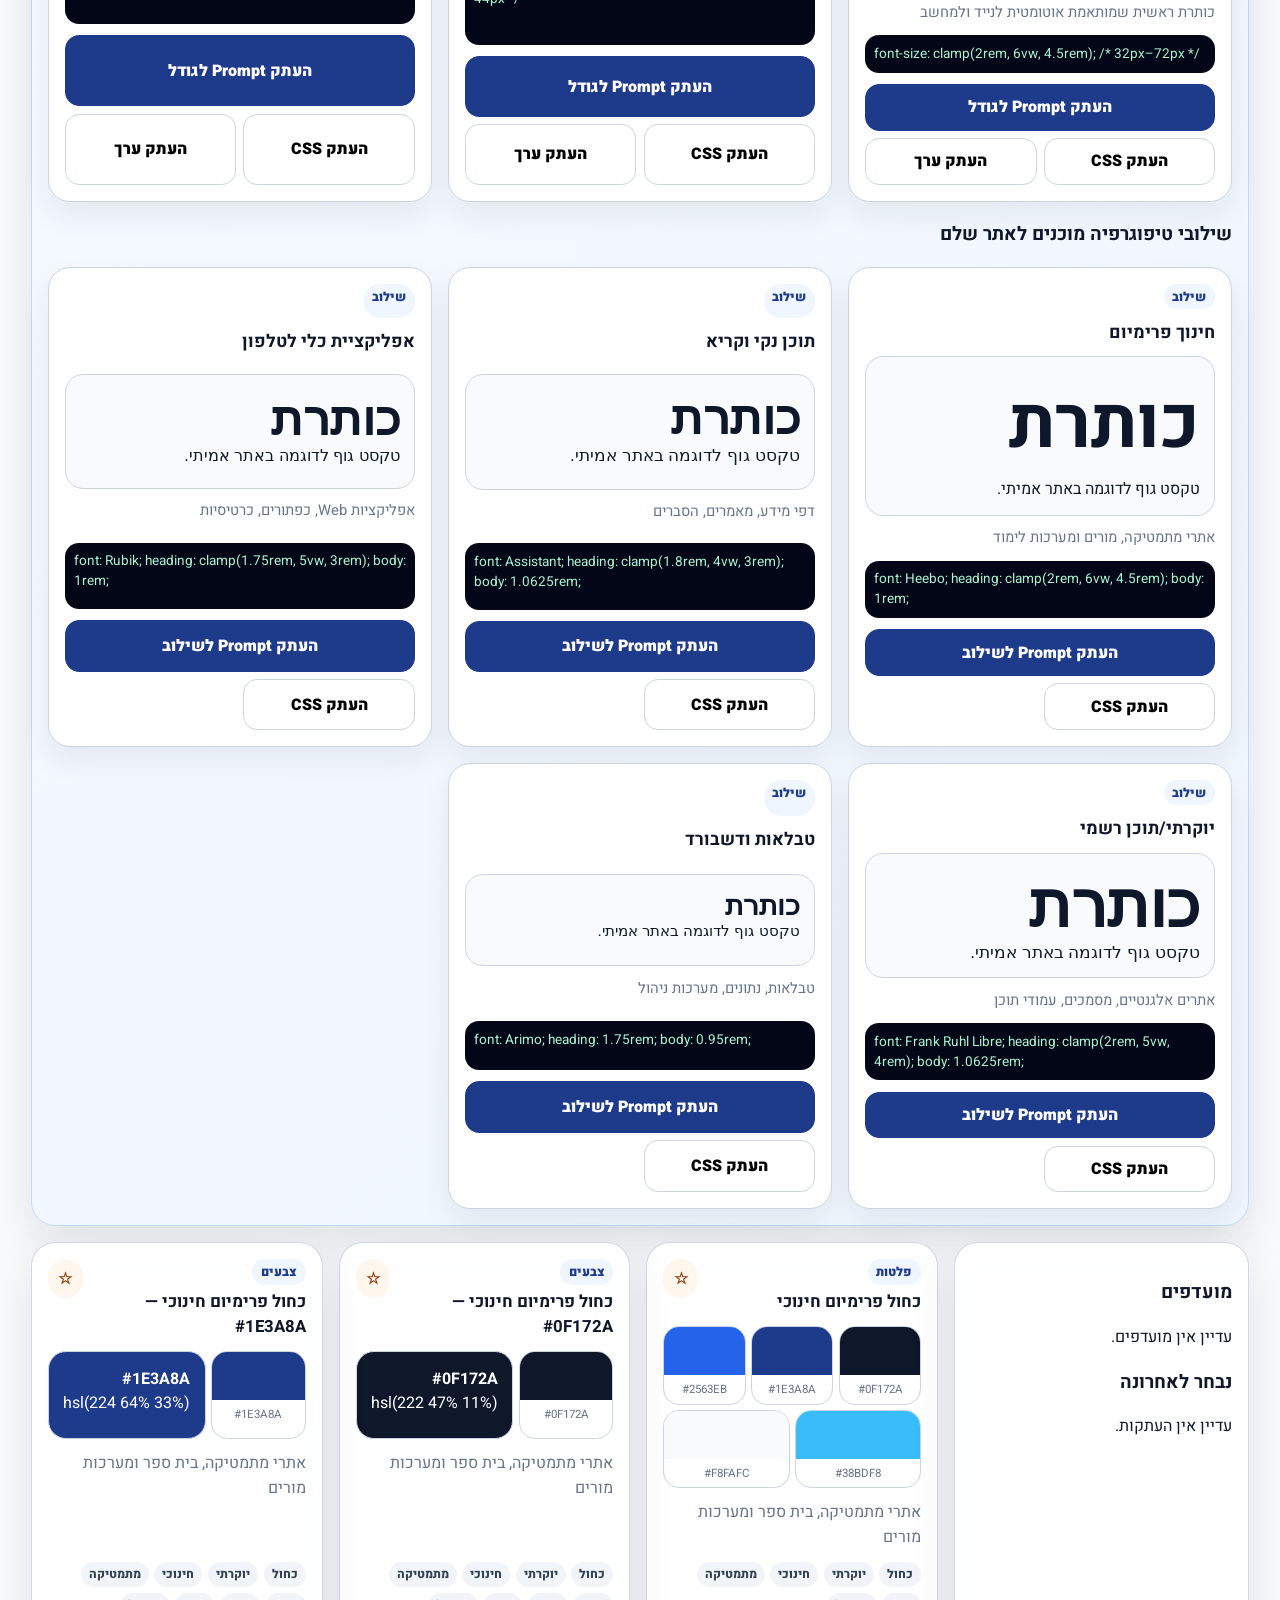
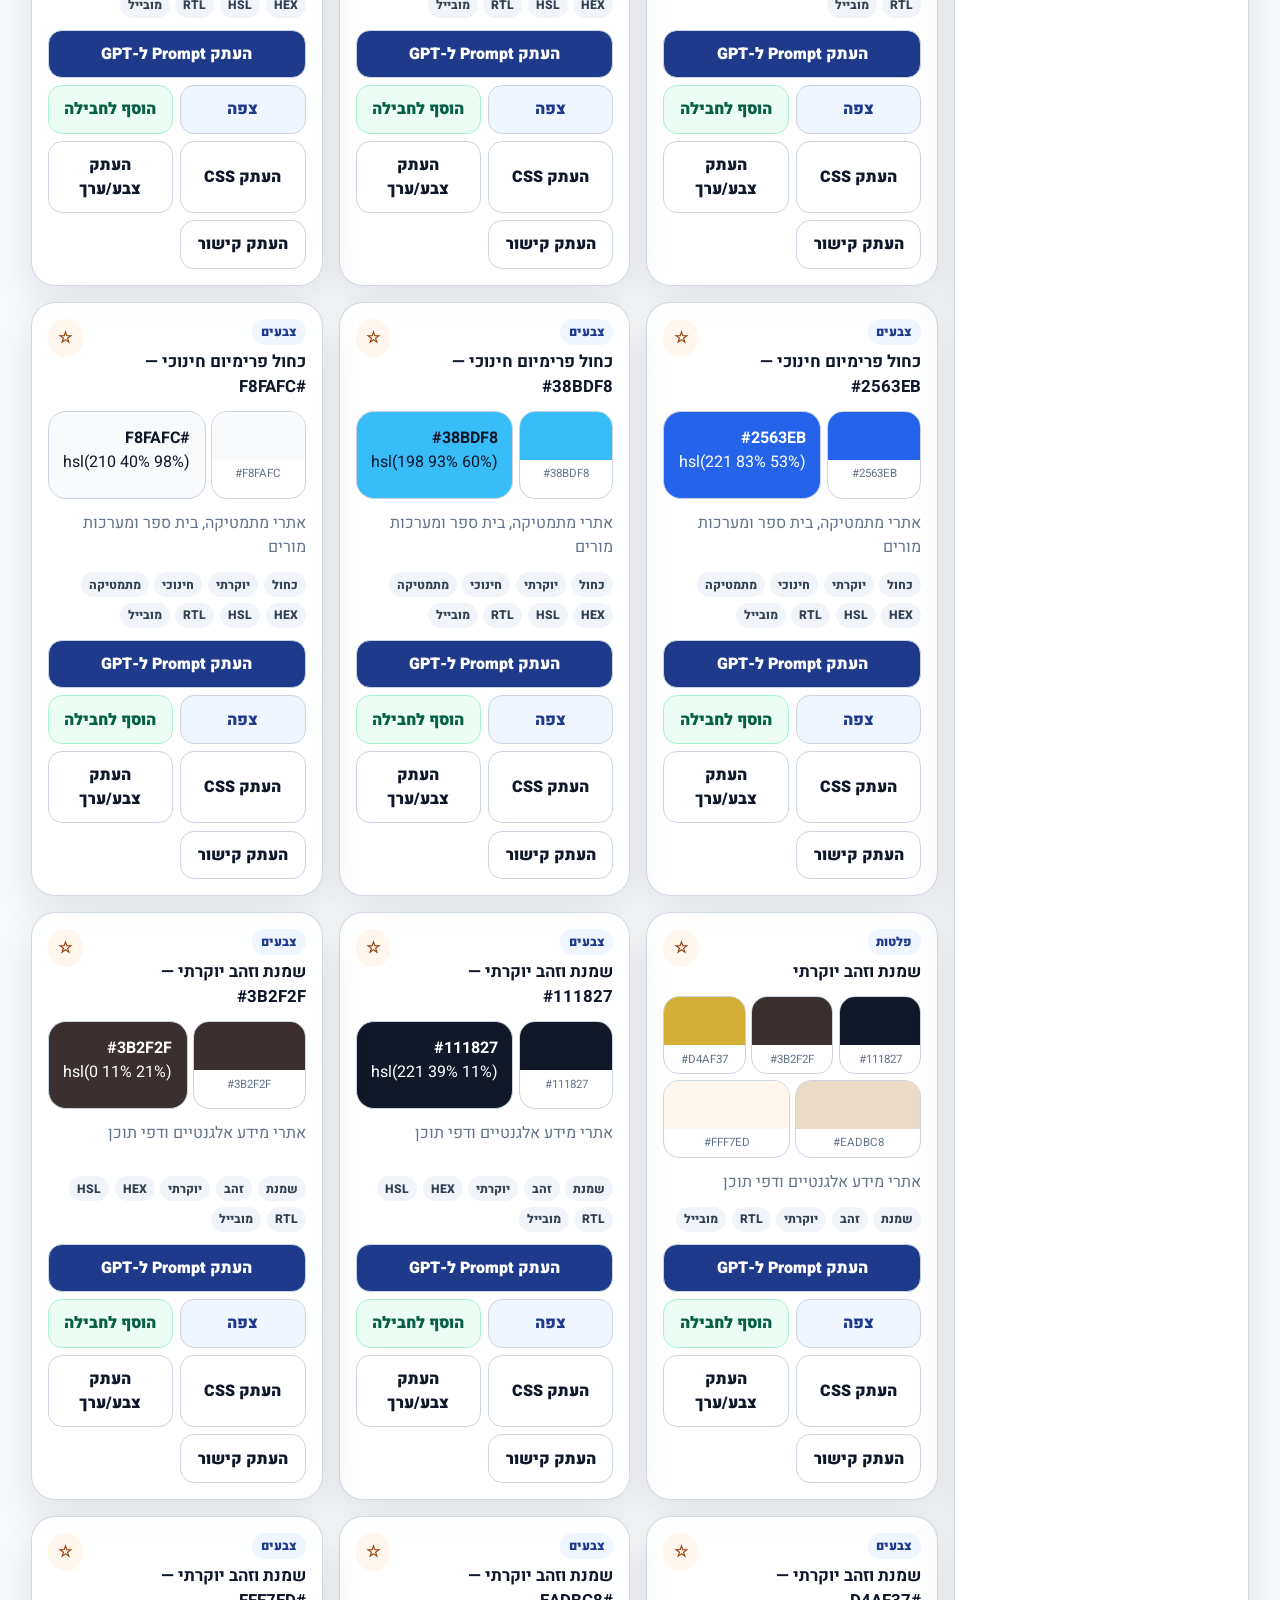
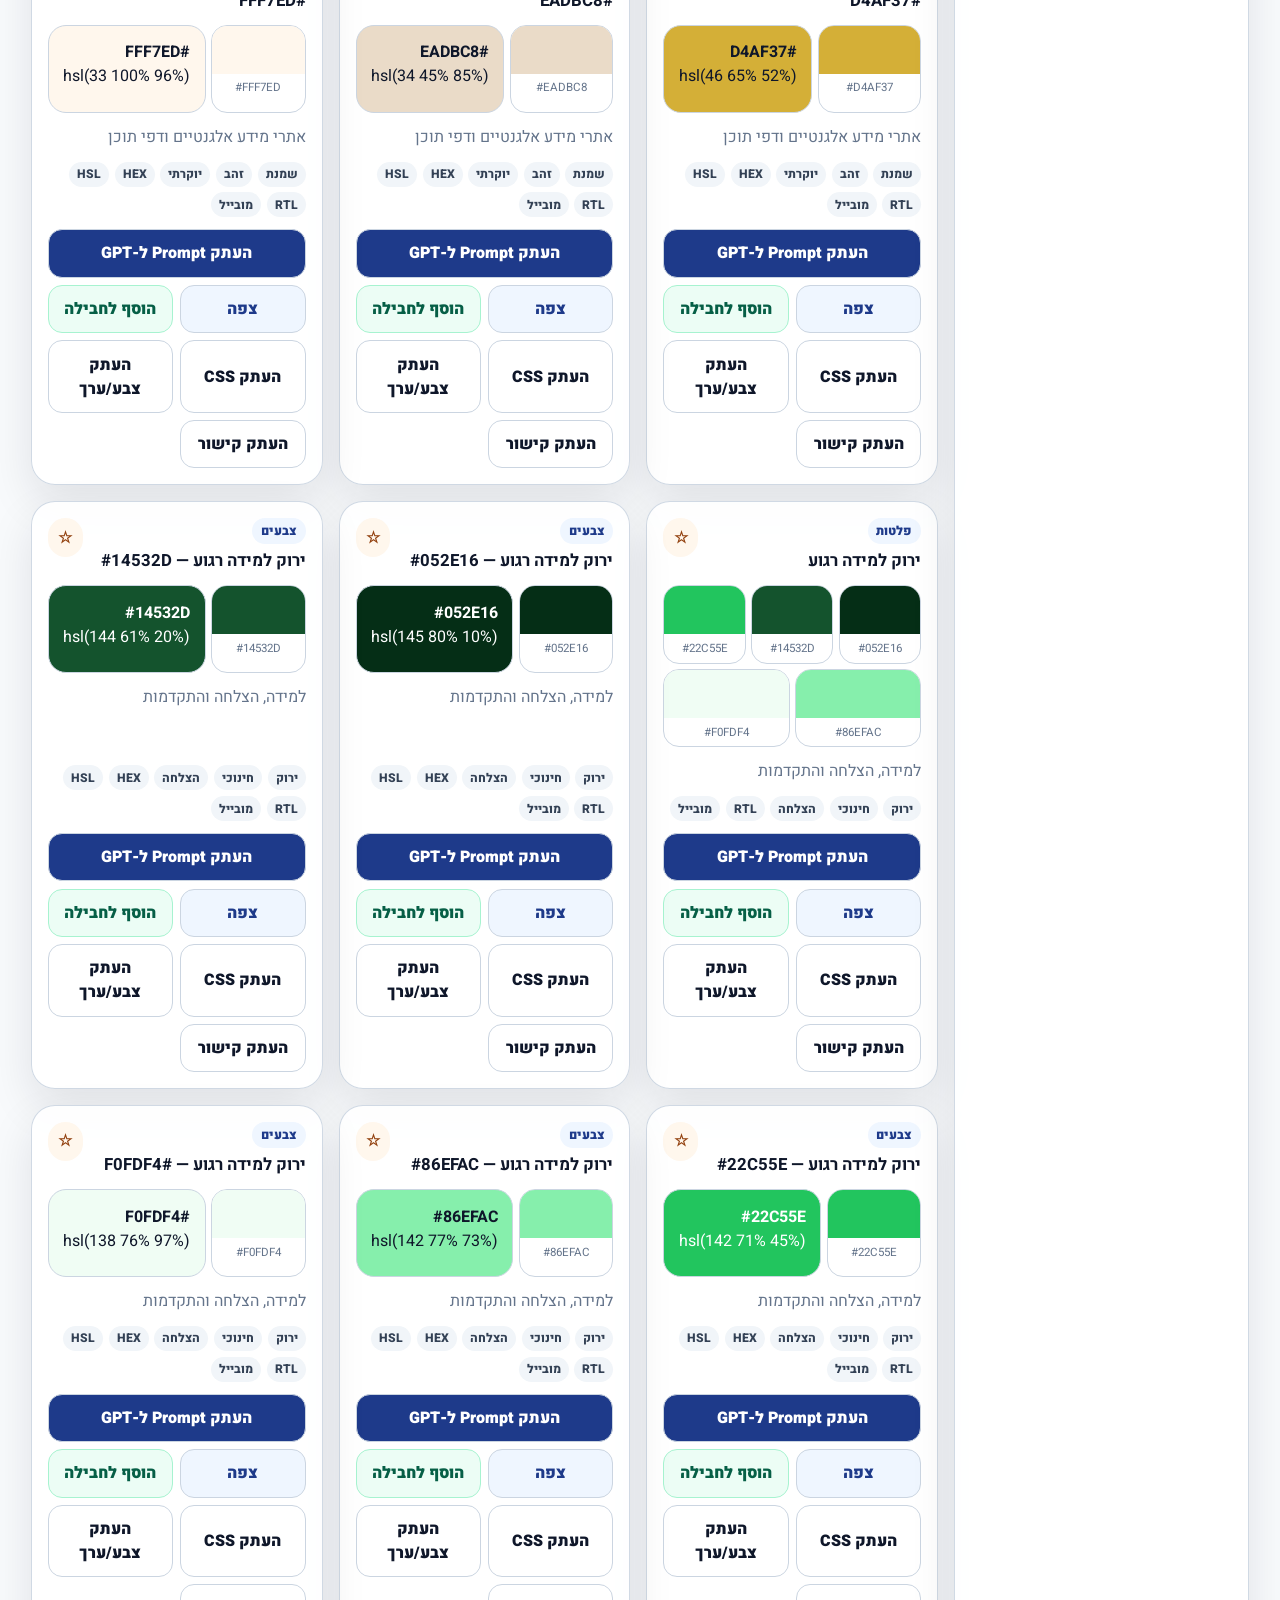
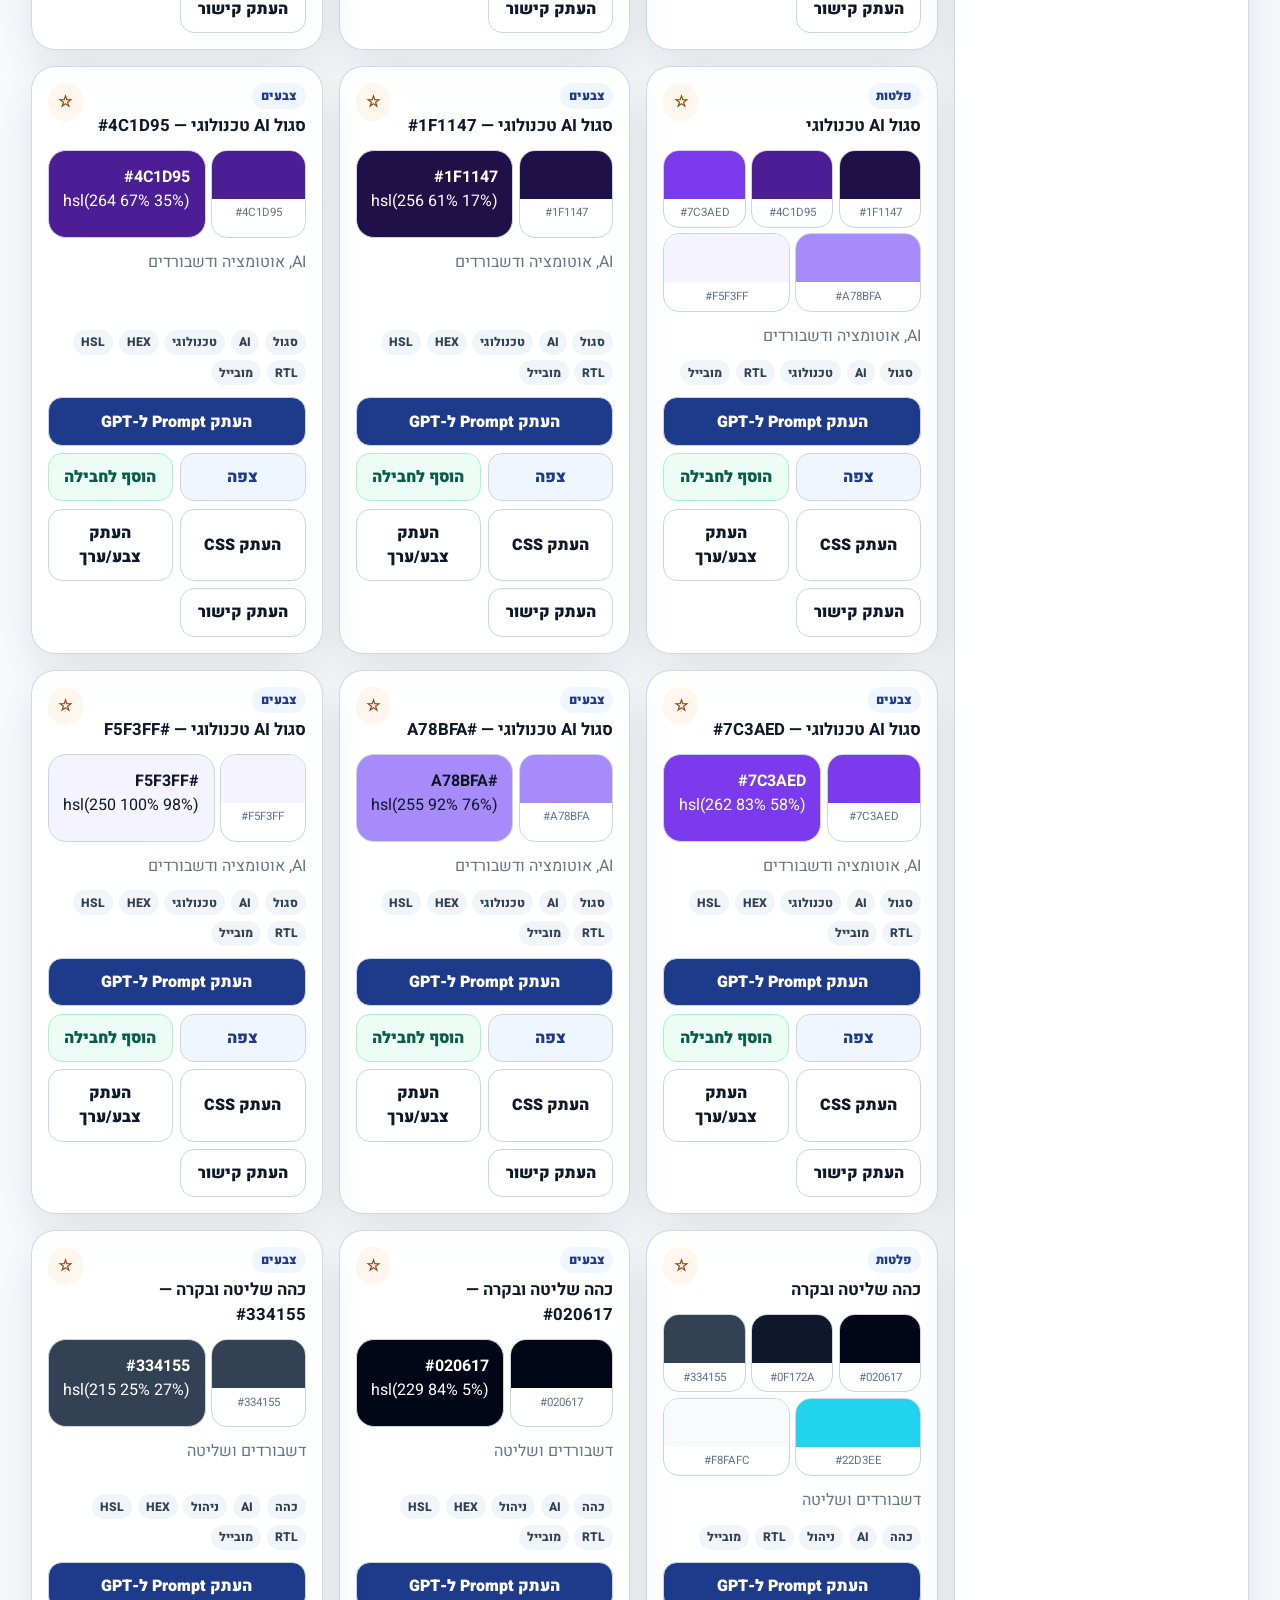
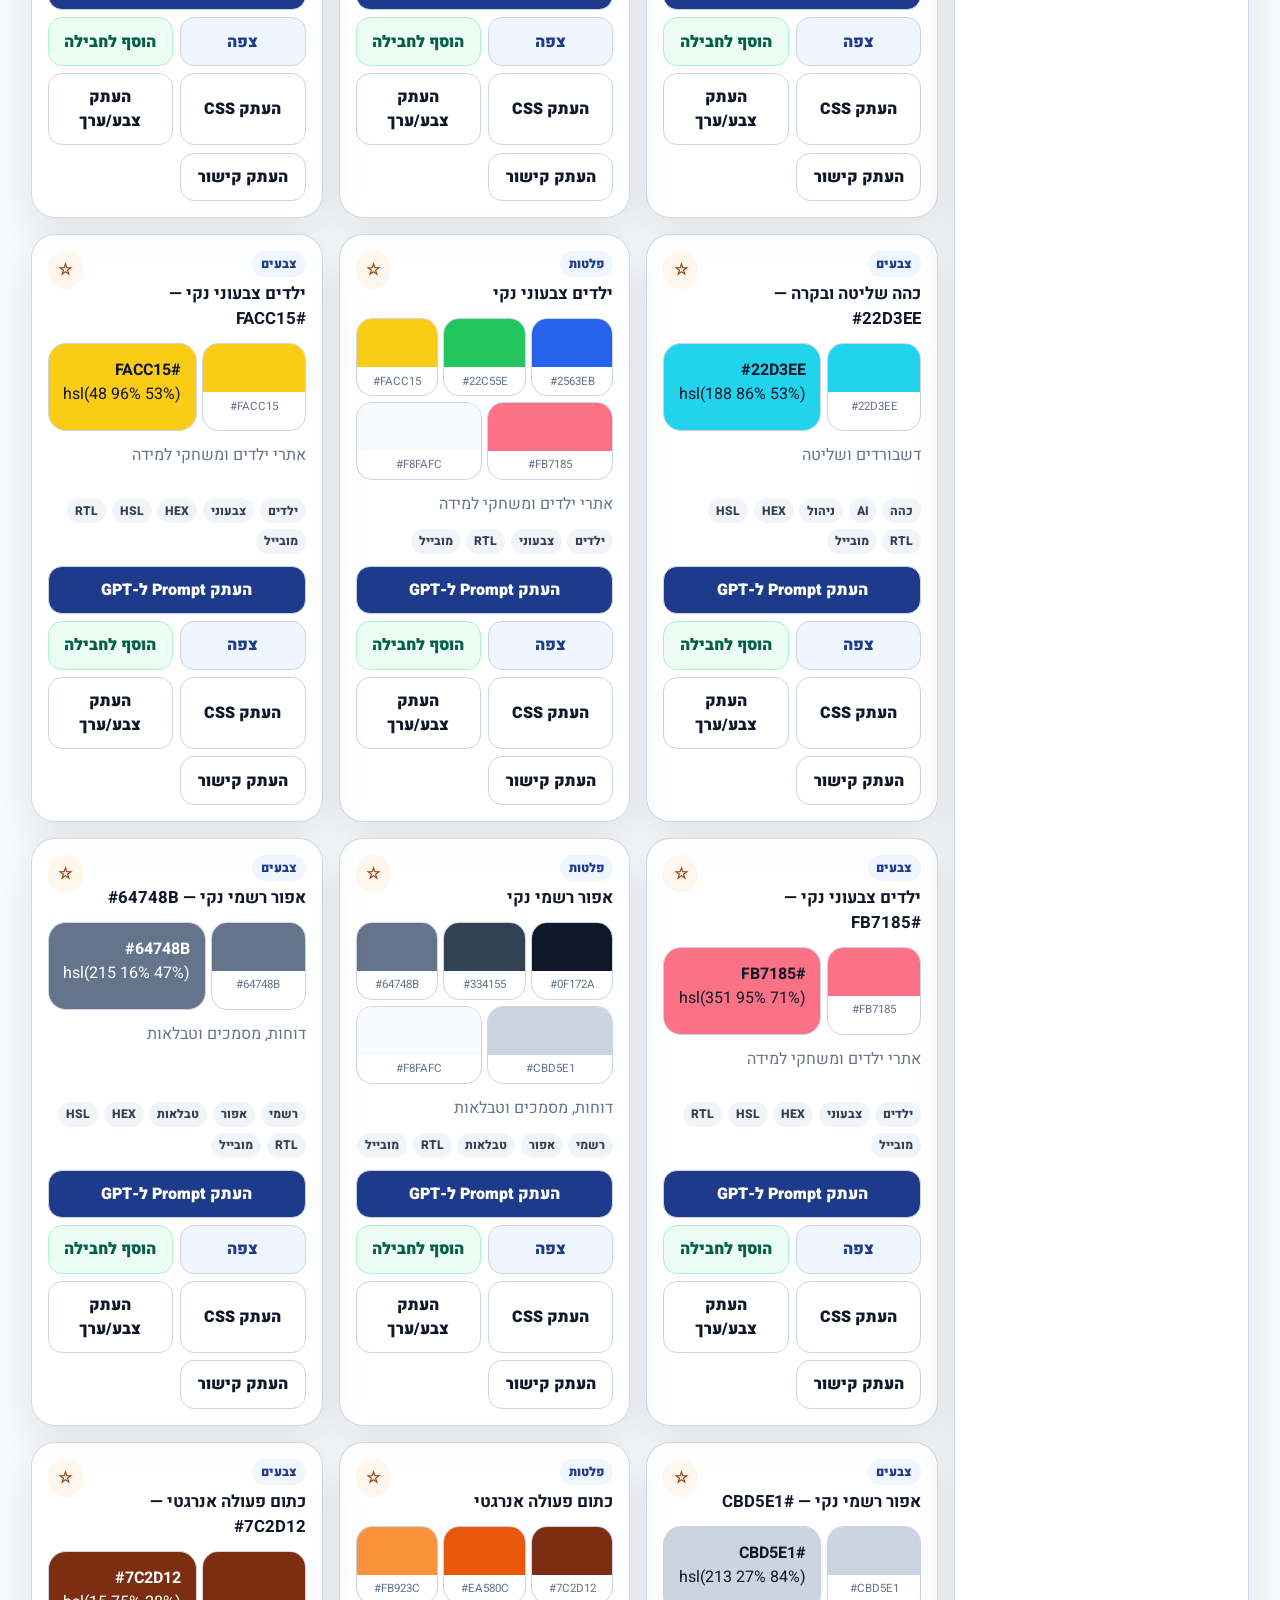
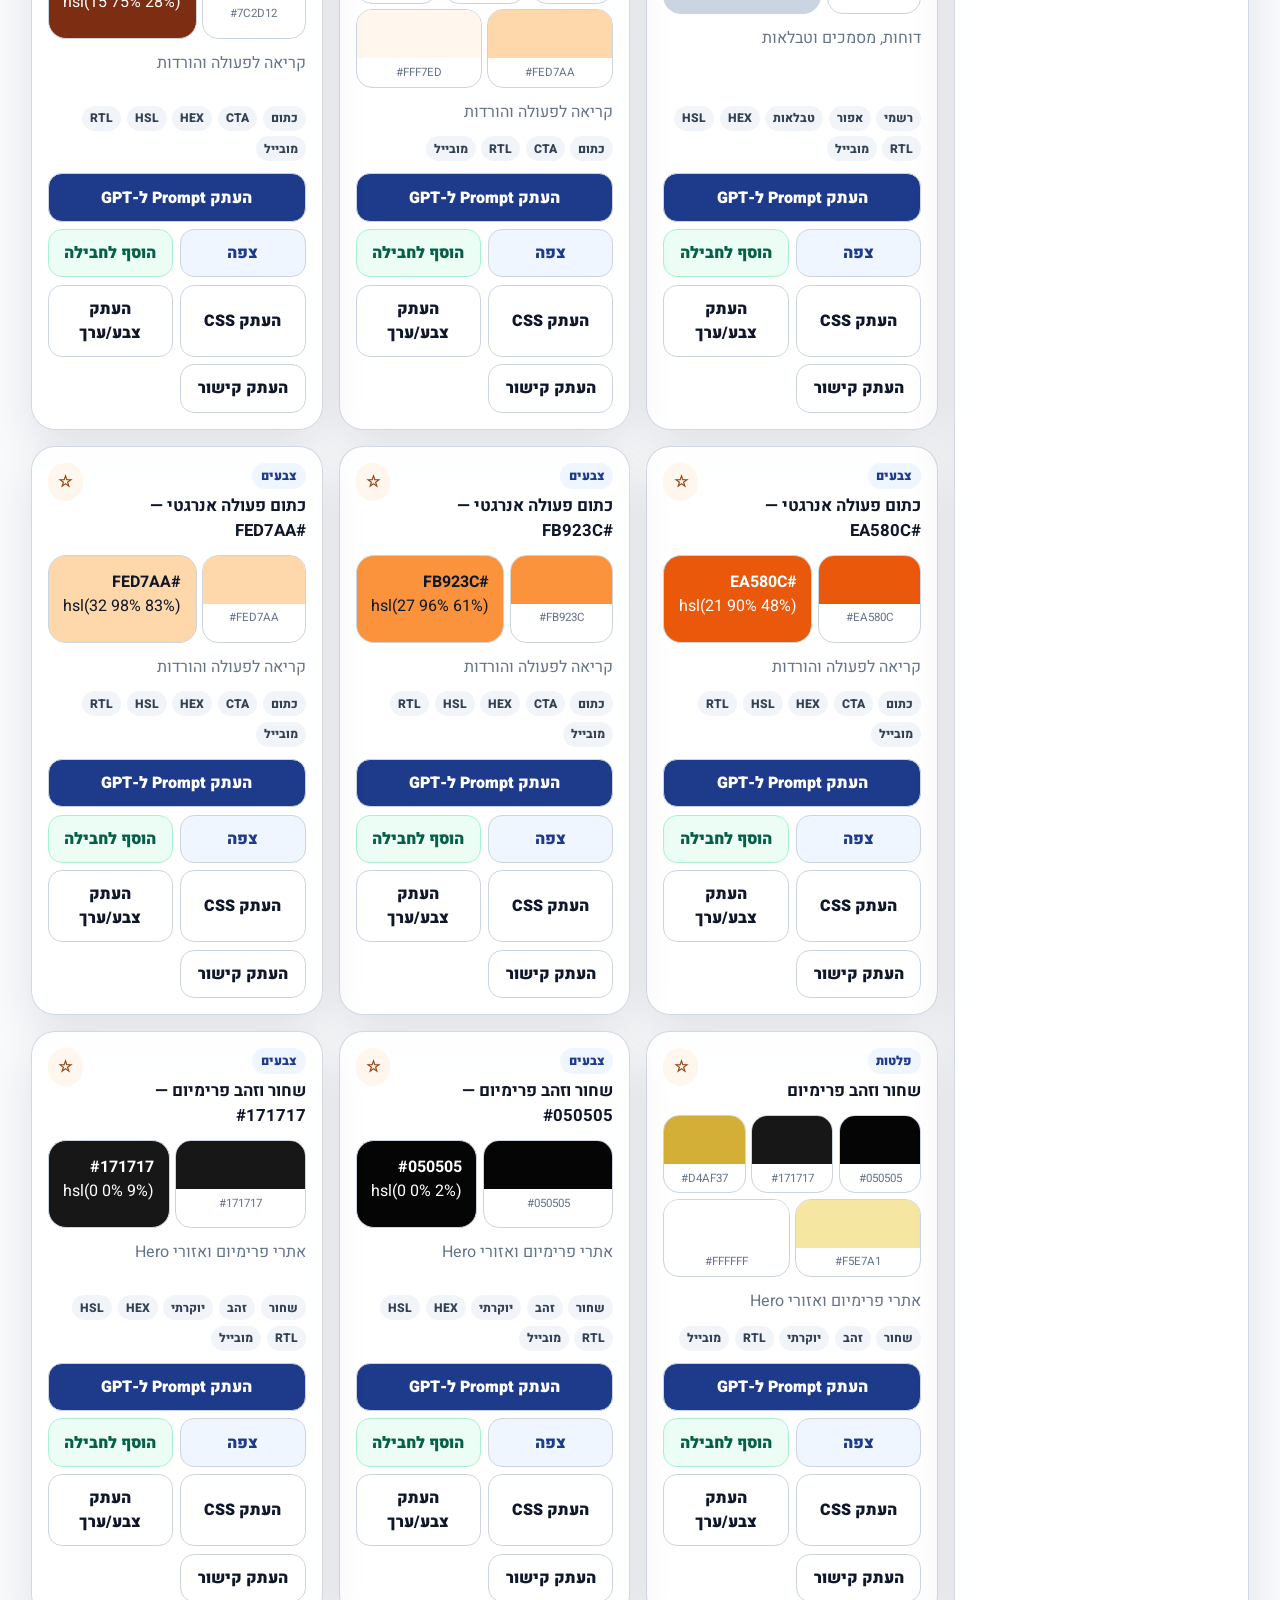
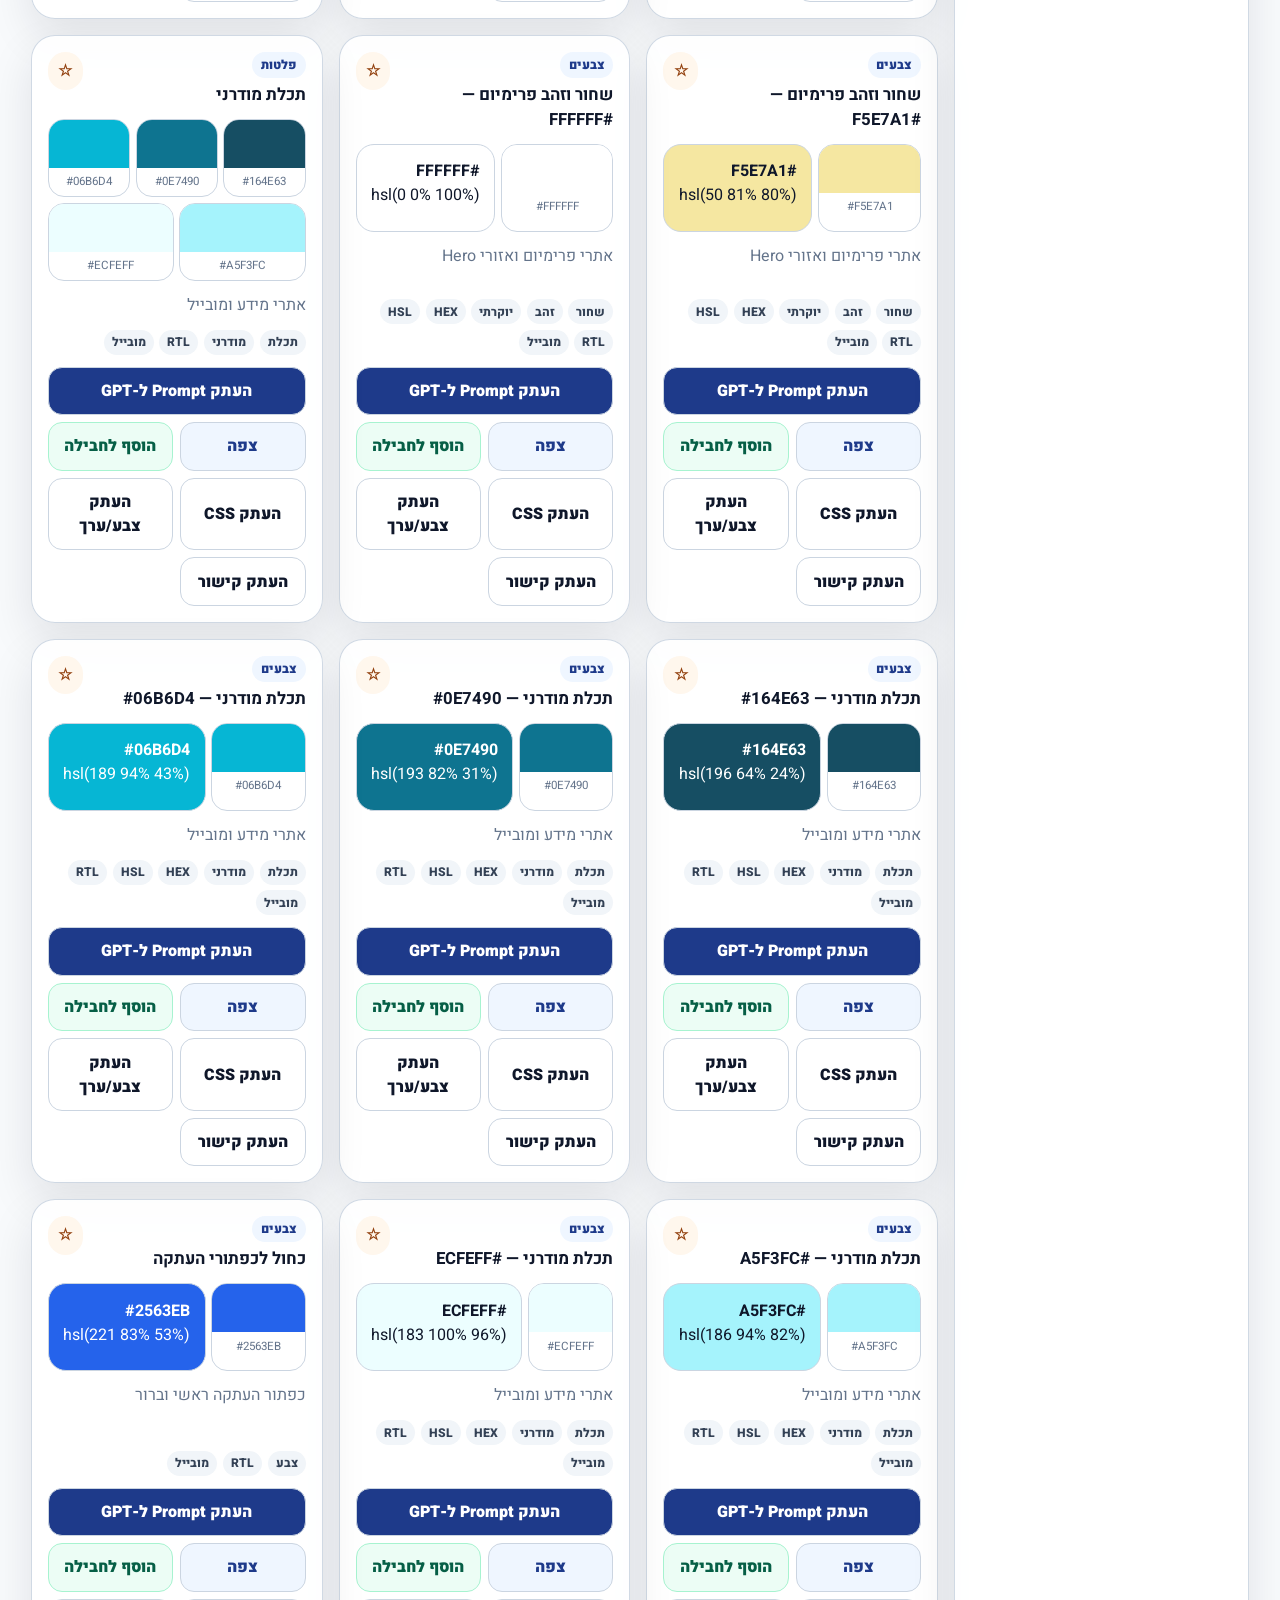
==== commit 0f2c3c21: "Connect typography extension to homepage" ====
--- a/index.html
+++ b/index.html
@@ -1,4 +1,4 @@
-<!doctype html><html lang="he" dir="rtl"><head><meta charset="utf-8"><meta name="viewport" content="width=device-width,initial-scale=1,viewport-fit=cover"><title>colors — ספריית העיצוב של יניב</title><meta name="theme-color" content="#1E3A8A"><link rel="manifest" href="manifest.webmanifest"><link rel="icon" href="assets/icons/colors-icon.svg" type="image/svg+xml"><link rel="stylesheet" href="styles.css"></head><body><header class="app-header"><div class="brand"><div class="brand-mark">C</div><div><h1>colors</h1><p>ספריית עיצוב מלאה ל־GPT</p></div></div><nav id="topNav" class="top-nav"></nav></header><main><section class="hero"><div class="hero-copy"><p class="eyebrow">בחר → צפה → העתק → GPT בונה</p><h2>רכיבי עיצוב אמיתיים לאתרים ש־GPT יוצר</h2><p>צבעים, כותרות, כפתורים, טבלאות, מסגרות, גופנים, Hero, ניווט וקומבינציות — עם תצוגה מוגדלת והעתקה מהירה.</p><div class="hero-actions"><button class="primary-action" data-copy-special="newSiteRepoPrompt">העתק פרומפט ליצירת אתר חדש</button><a class="secondary-action" href="#library">פתח ספרייה</a><a class="secondary-action" href="qa-mobile.html">בדיקת נייד</a></div></div><aside class="prompt-panel"><div class="panel-title">תצוגת Prompt</div><pre id="promptPreview">בחר רכיב כדי לראות כאן את ה־Prompt המדויק.</pre><button id="copyCurrentPrompt" class="copy-wide" type="button">העתק Prompt נוכחי</button></aside></section><section id="library" class="tools-bar"><input id="searchBox" type="search" placeholder="חיפוש: כחול, טבלה, גופן, יוקרתי, תלמידים..."><div id="filterChips" class="chips"></div></section><section id="mobileTabs" class="mobile-tabs"></section><section id="stats" class="stats"></section>
+<!doctype html><html lang="he" dir="rtl"><head><meta charset="utf-8"><meta name="viewport" content="width=device-width,initial-scale=1,viewport-fit=cover"><title>colors — ספריית העיצוב של יניב</title><meta name="theme-color" content="#1E3A8A"><link rel="manifest" href="manifest.webmanifest"><link rel="icon" href="assets/icons/colors-icon.svg" type="image/svg+xml"><link rel="stylesheet" href="styles.css"></head><body><header class="app-header"><div class="brand"><div class="brand-mark">C</div><div><h1>colors</h1><p>ספריית עיצוב מלאה ל־GPT</p></div></div><nav id="topNav" class="top-nav"></nav></header><main><section class="hero"><div class="hero-copy"><p class="eyebrow">בחר → צפה → העתק → GPT בונה</p><h2>רכיבי עיצוב אמיתיים לאתרים ש־GPT יוצר</h2><p>צבעים, כותרות, כפתורים, טבלאות, מסגרות, גופנים, גדלי טקסט, Hero, ניווט וקומבינציות — עם תצוגה מוגדלת והעתקה מהירה.</p><div class="hero-actions"><button class="primary-action" data-copy-special="newSiteRepoPrompt">העתק פרומפט ליצירת אתר חדש</button><a class="secondary-action" href="#library">פתח ספרייה</a><a class="secondary-action" href="#typographyLab">גופנים וגדלים</a><a class="secondary-action" href="qa-mobile.html">בדיקת נייד</a></div></div><aside class="prompt-panel"><div class="panel-title">תצוגת Prompt</div><pre id="promptPreview">בחר רכיב כדי לראות כאן את ה־Prompt המדויק.</pre><button id="copyCurrentPrompt" class="copy-wide" type="button">העתק Prompt נוכחי</button></aside></section><section id="library" class="tools-bar"><input id="searchBox" type="search" placeholder="חיפוש: כחול, טבלה, גופן, גודל, יוקרתי, תלמידים..."><div id="filterChips" class="chips"></div></section><section id="mobileTabs" class="mobile-tabs"></section><section id="stats" class="stats"></section>
 <section id="styleCart" class="style-cart" aria-live="polite">
   <div>
     <h2>חבילת הסגנון שלי</h2>
@@ -9,4 +9,4 @@
     <button id="copyBundlePrompt" type="button">העתק Prompt חבילה</button>
     <button id="clearBundle" type="button">נקה בחירה</button>
   </div>
-</section><section class="layout"><aside class="side-panel"><h3>מועדפים</h3><div id="favoritesList" class="mini-list">עדיין אין מועדפים.</div><h3>נבחר לאחרונה</h3><div id="recentList" class="mini-list">עדיין אין העתקות.</div></aside><section id="componentGrid" class="component-grid"></section></section></main><div id="viewModal" class="modal" hidden><div class="modal-backdrop" data-close-modal></div><section class="modal-card" role="dialog" aria-modal="true"><button class="modal-close" data-close-modal type="button">×</button><div id="modalContent"></div></section></div><nav class="bottom-nav"><a href="#library">חיפוש</a><a href="#componentGrid">רכיבים</a><a href="qa-mobile.html">בדיקה</a><button data-copy-special="newSiteRepoPrompt" type="button">צור אתר</button></nav><div id="toast" class="toast"></div><button id="backToTop" class="back-to-top" type="button">↑</button><script src="script.js"></script></body></html>+</section><section class="layout"><aside class="side-panel"><h3>מועדפים</h3><div id="favoritesList" class="mini-list">עדיין אין מועדפים.</div><h3>נבחר לאחרונה</h3><div id="recentList" class="mini-list">עדיין אין העתקות.</div></aside><section id="componentGrid" class="component-grid"></section></section></main><div id="viewModal" class="modal" hidden><div class="modal-backdrop" data-close-modal></div><section class="modal-card" role="dialog" aria-modal="true"><button class="modal-close" data-close-modal type="button">×</button><div id="modalContent"></div></section></div><nav class="bottom-nav"><a href="#library">חיפוש</a><a href="#typographyLab">גופנים</a><a href="qa-mobile.html">בדיקה</a><button data-copy-special="newSiteRepoPrompt" type="button">צור אתר</button></nav><div id="toast" class="toast"></div><button id="backToTop" class="back-to-top" type="button">↑</button><script src="script.js"></script><script src="typography-extension.js"></script></body></html>
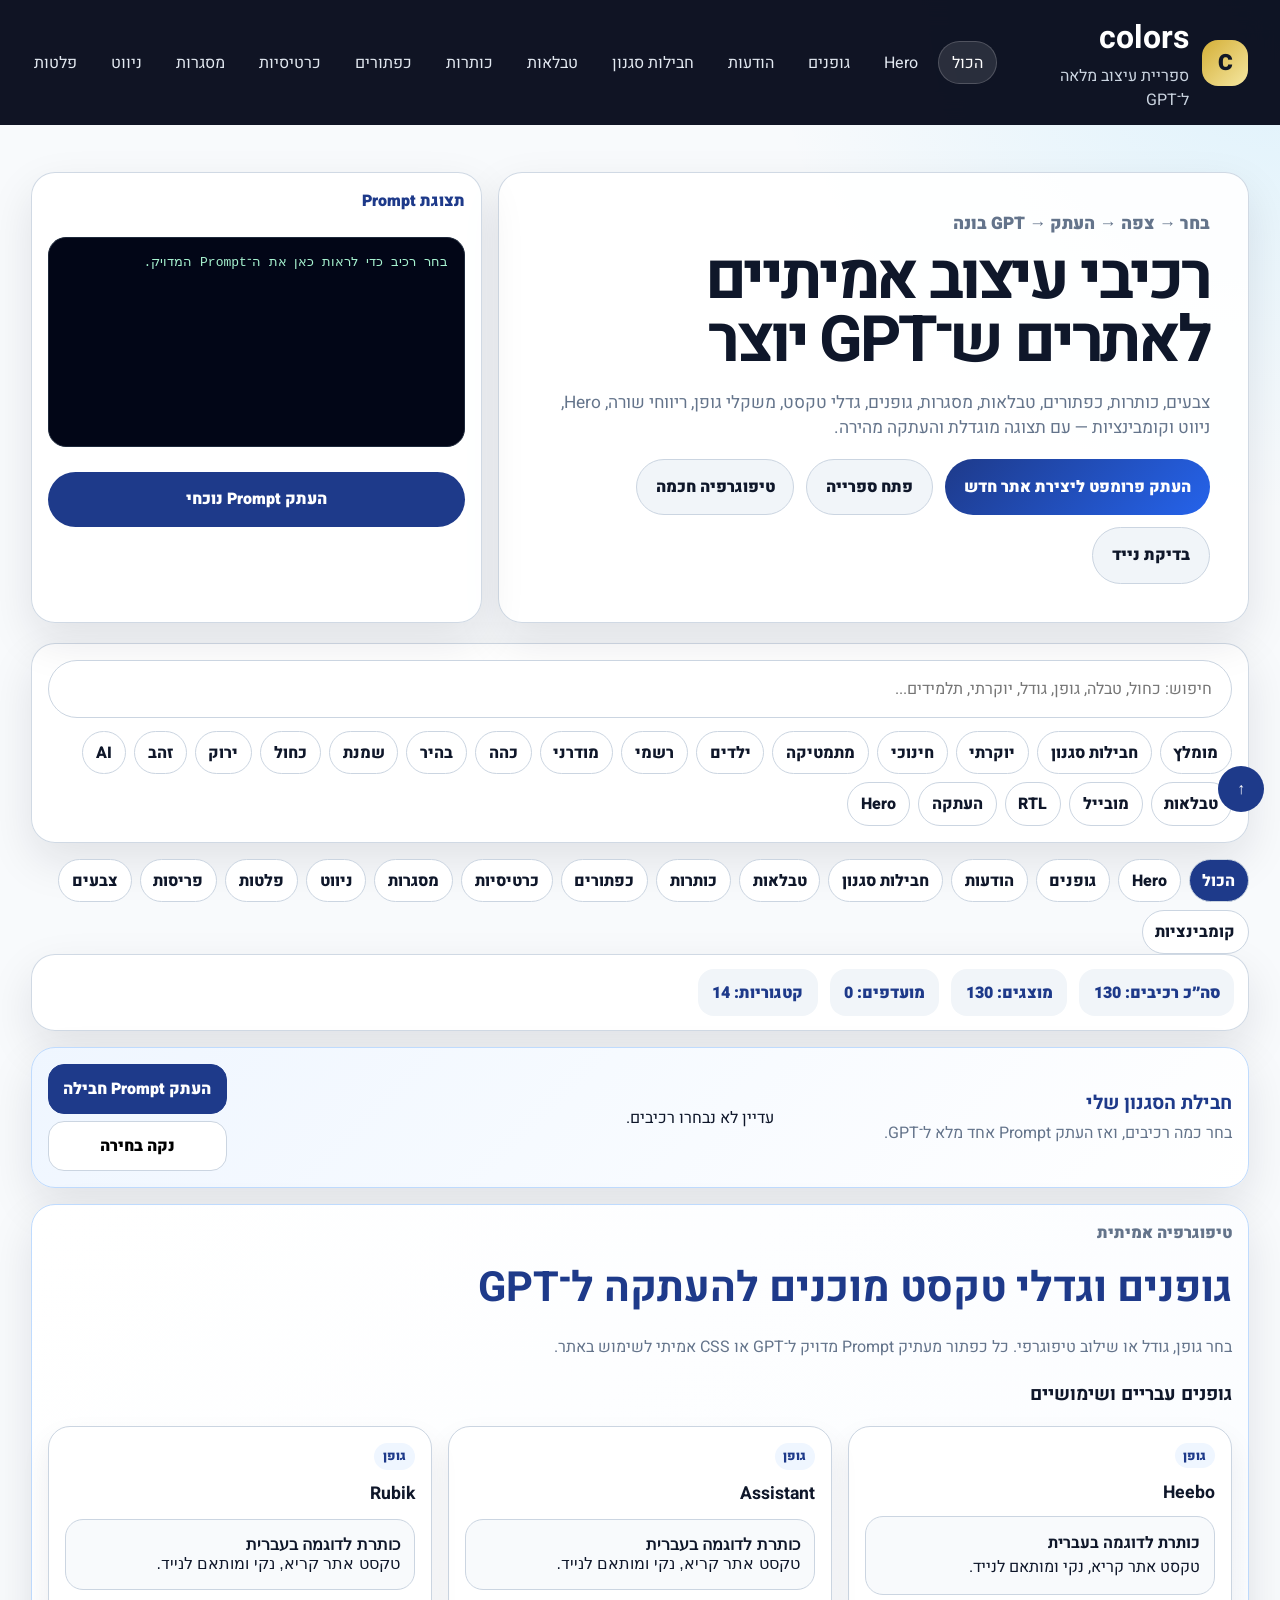
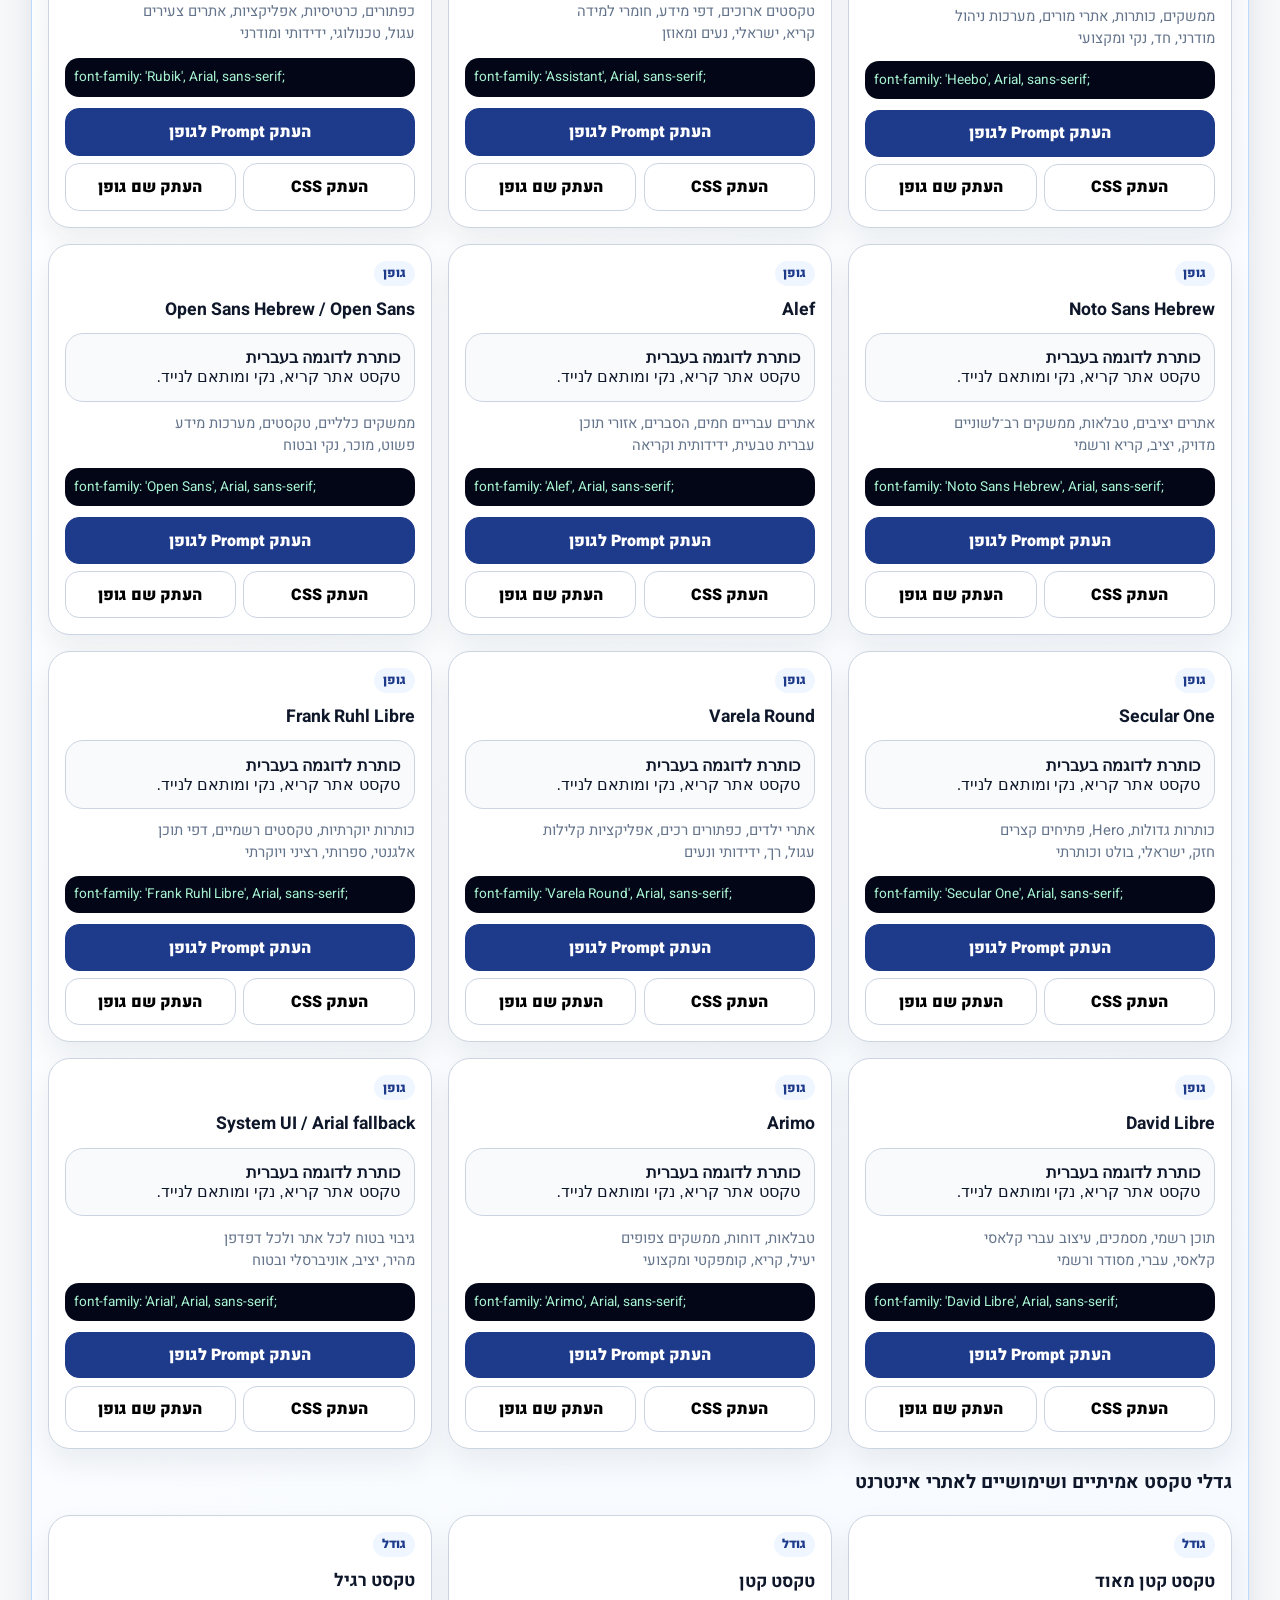
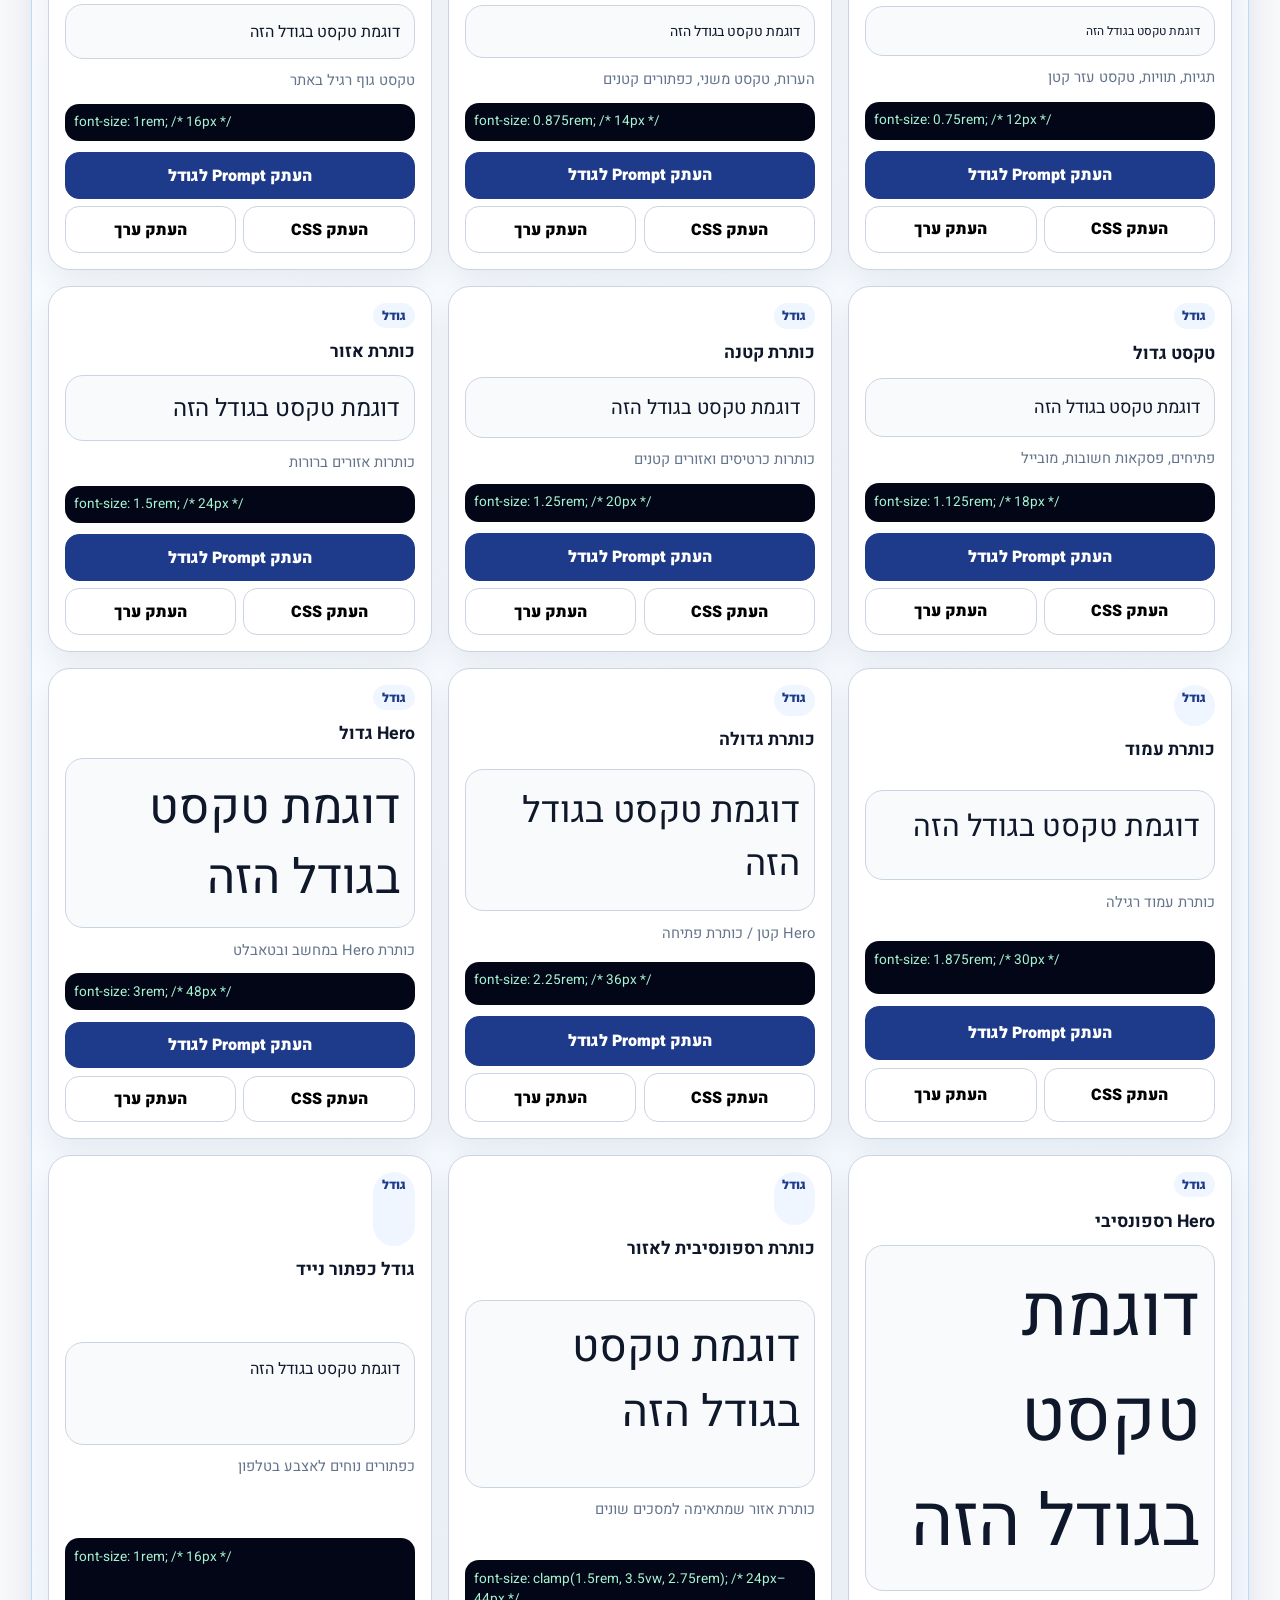
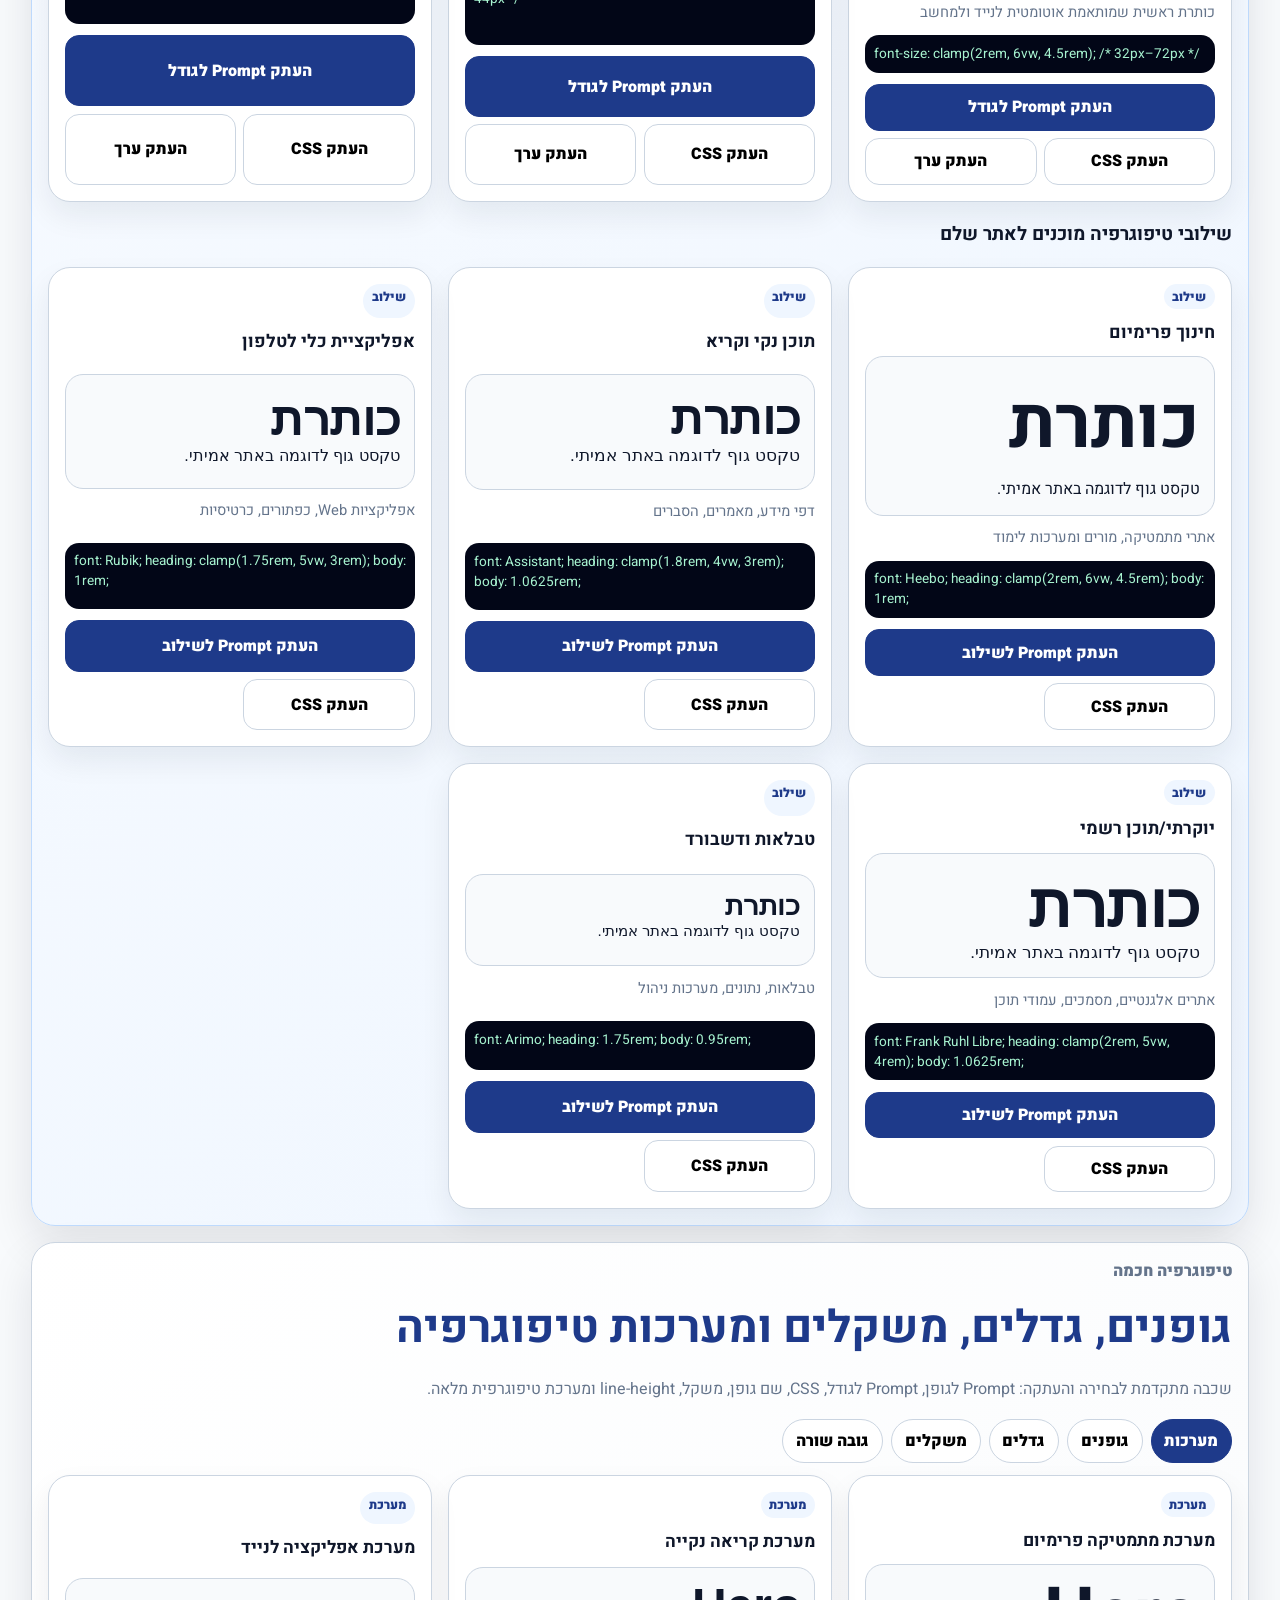
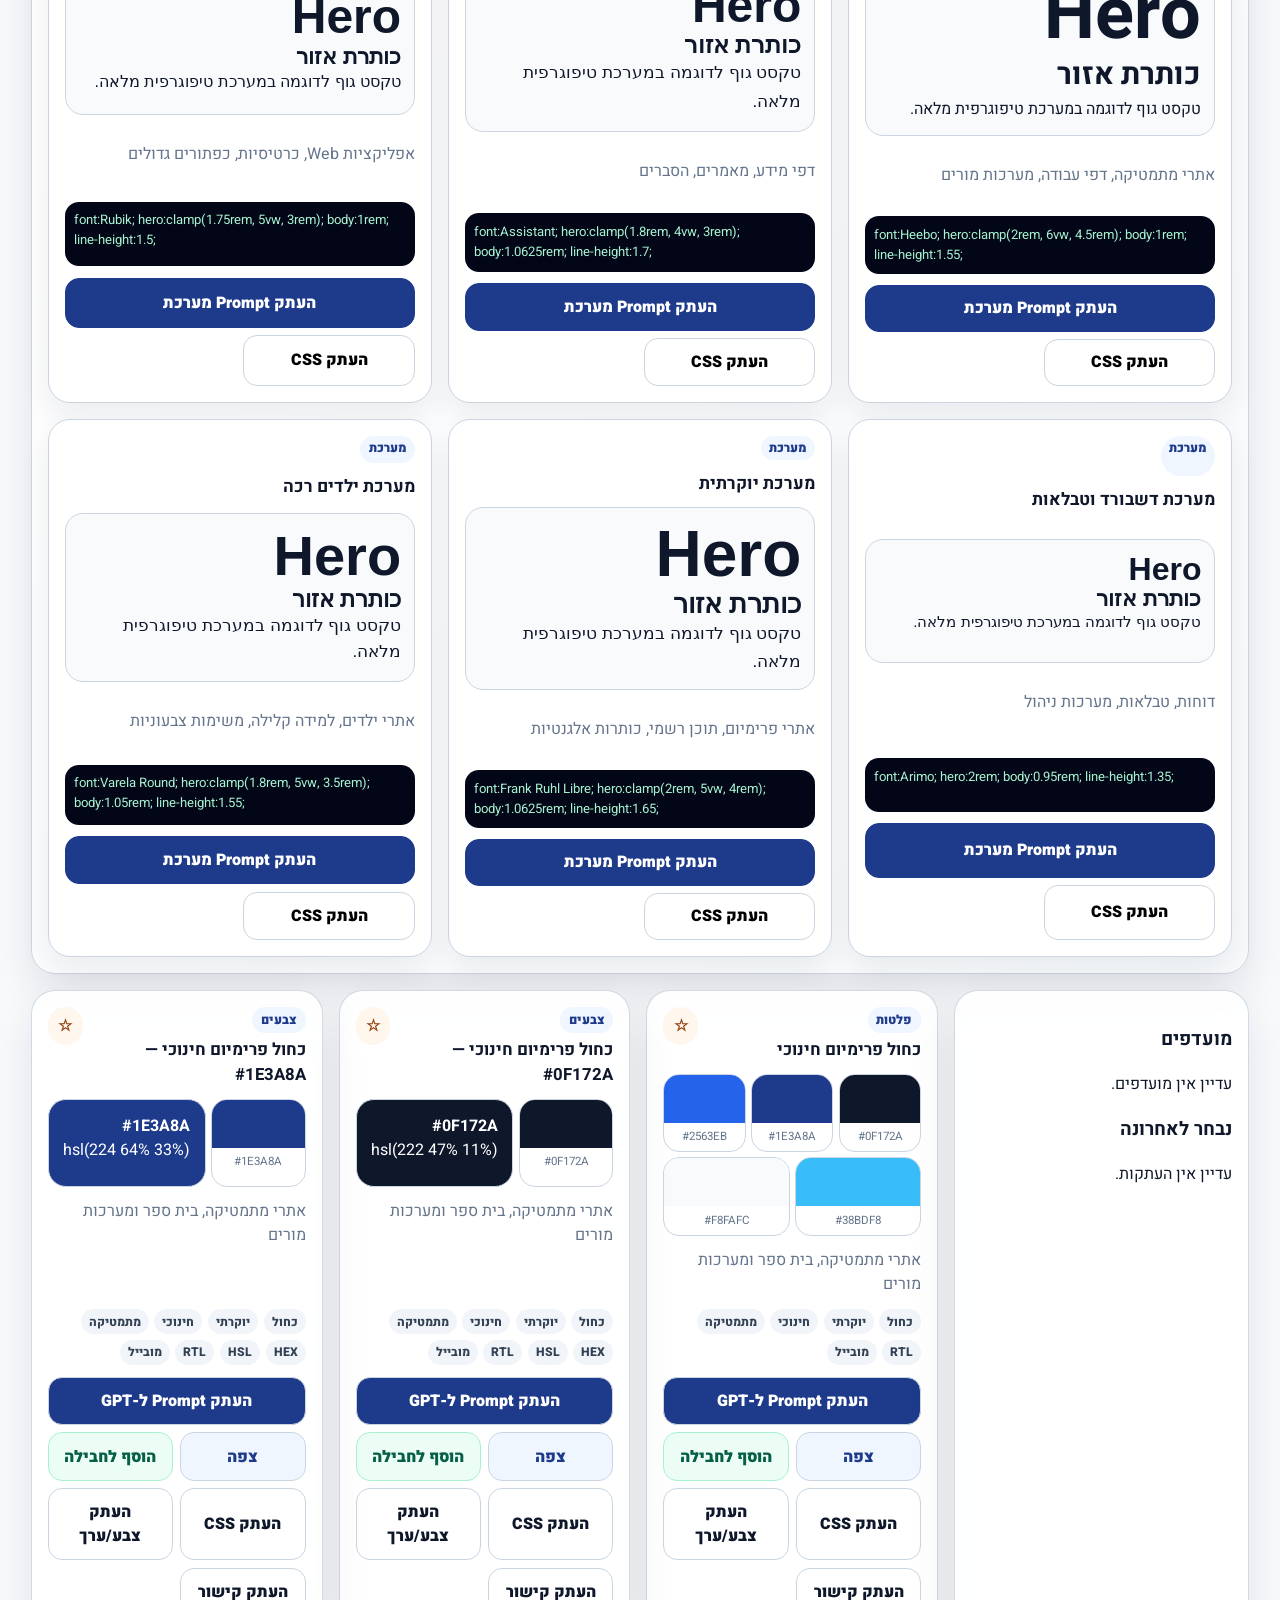
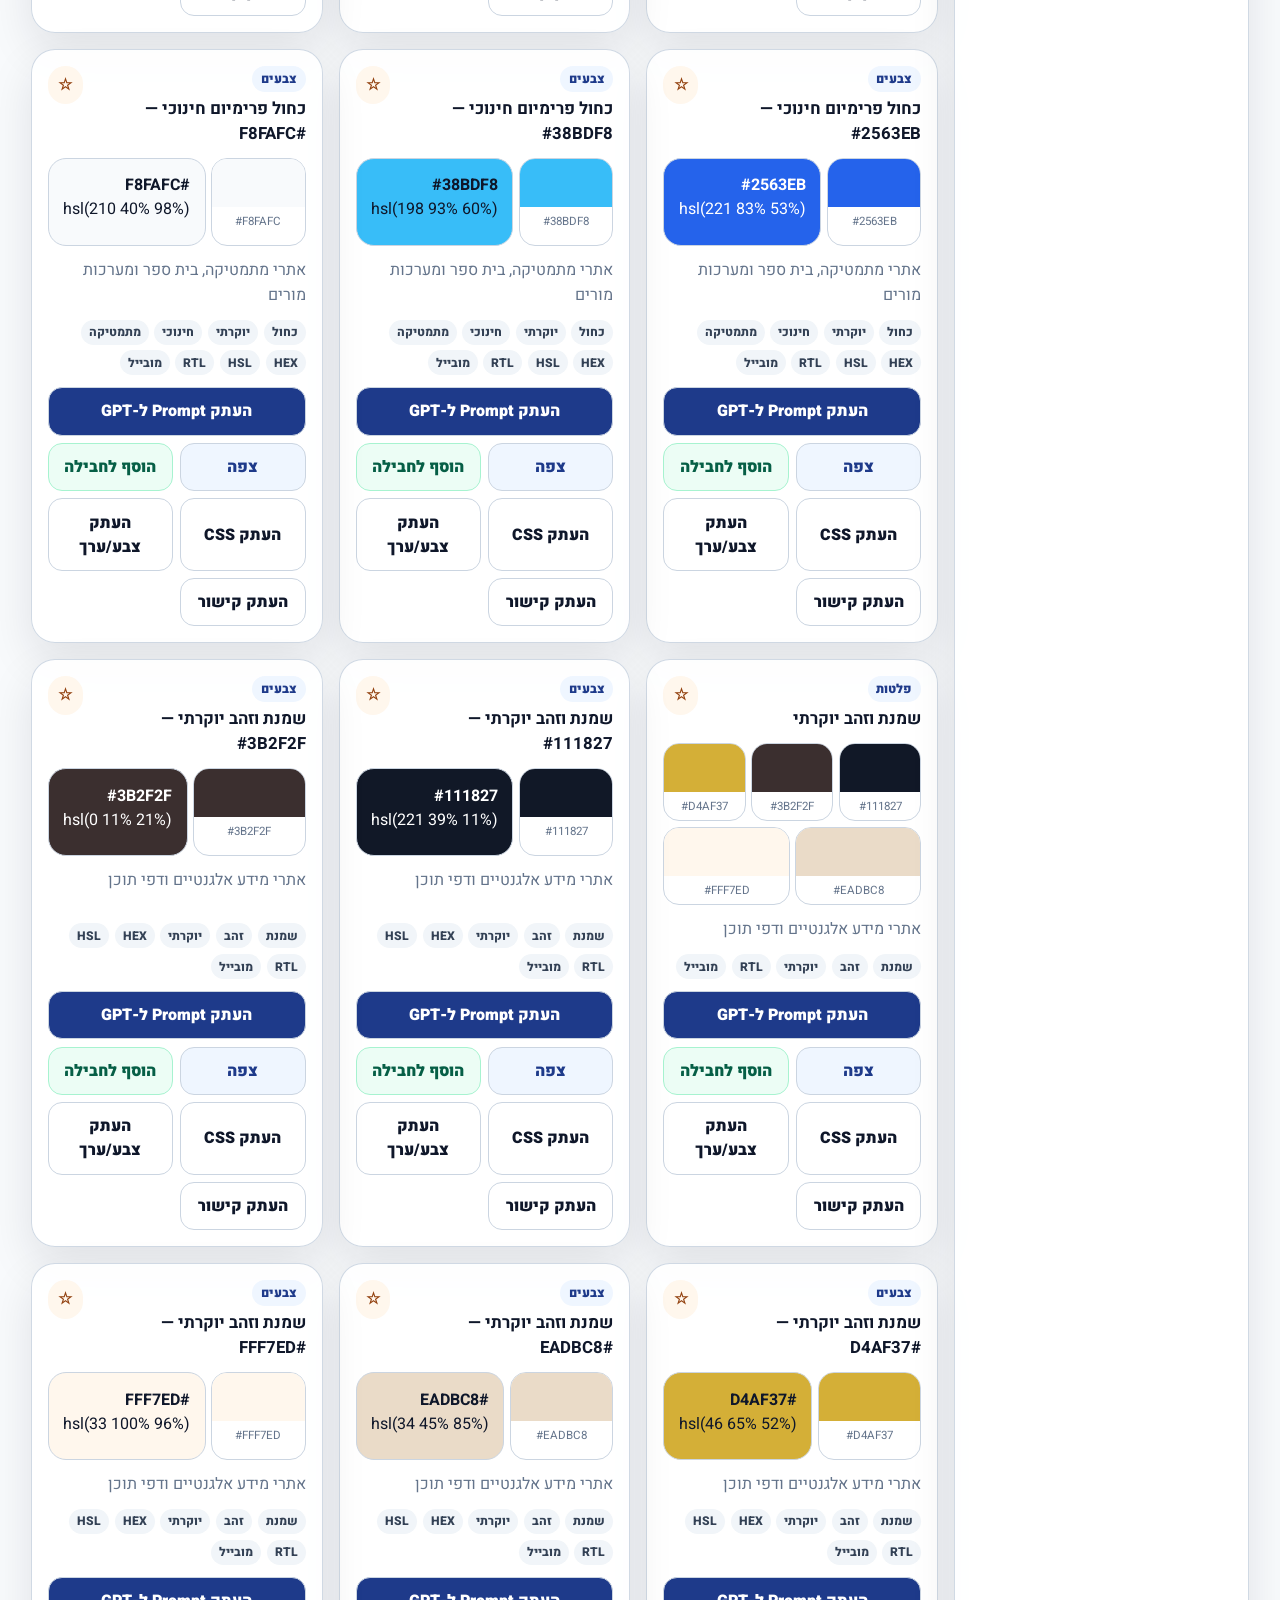
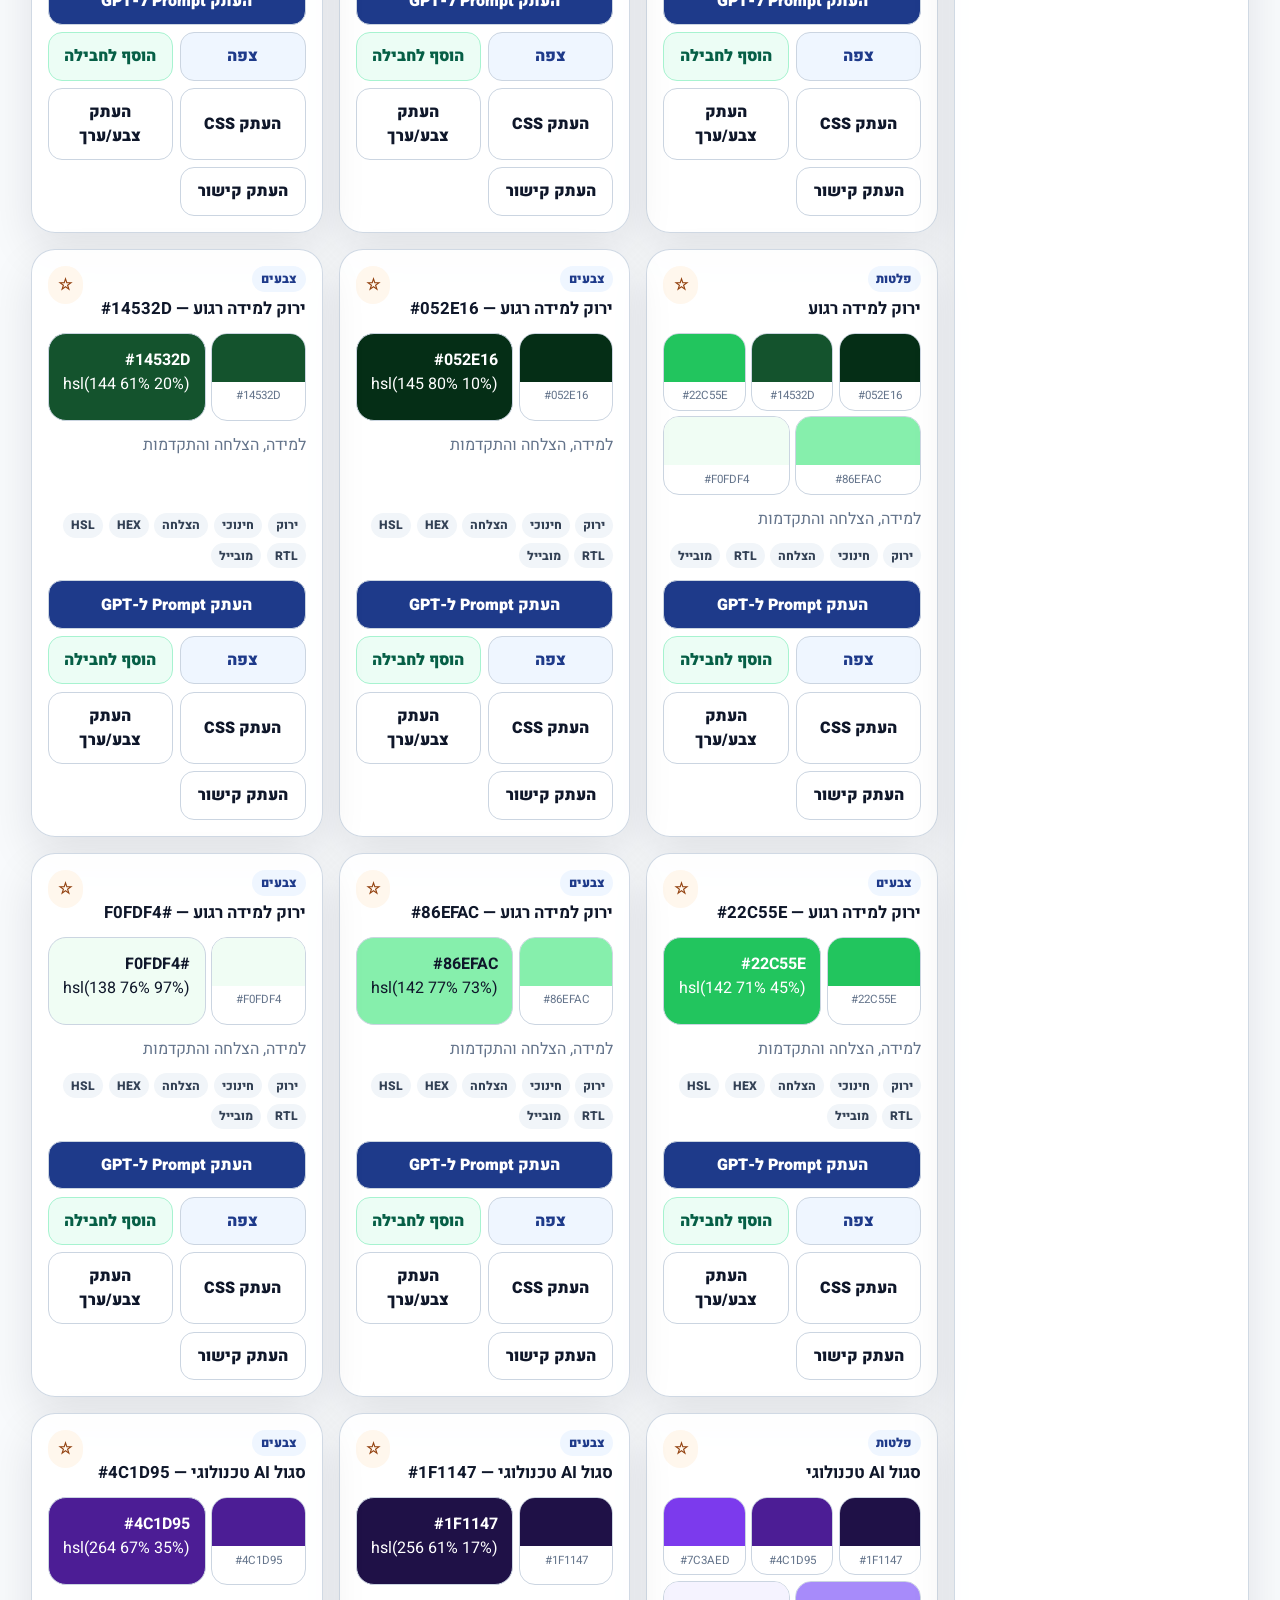
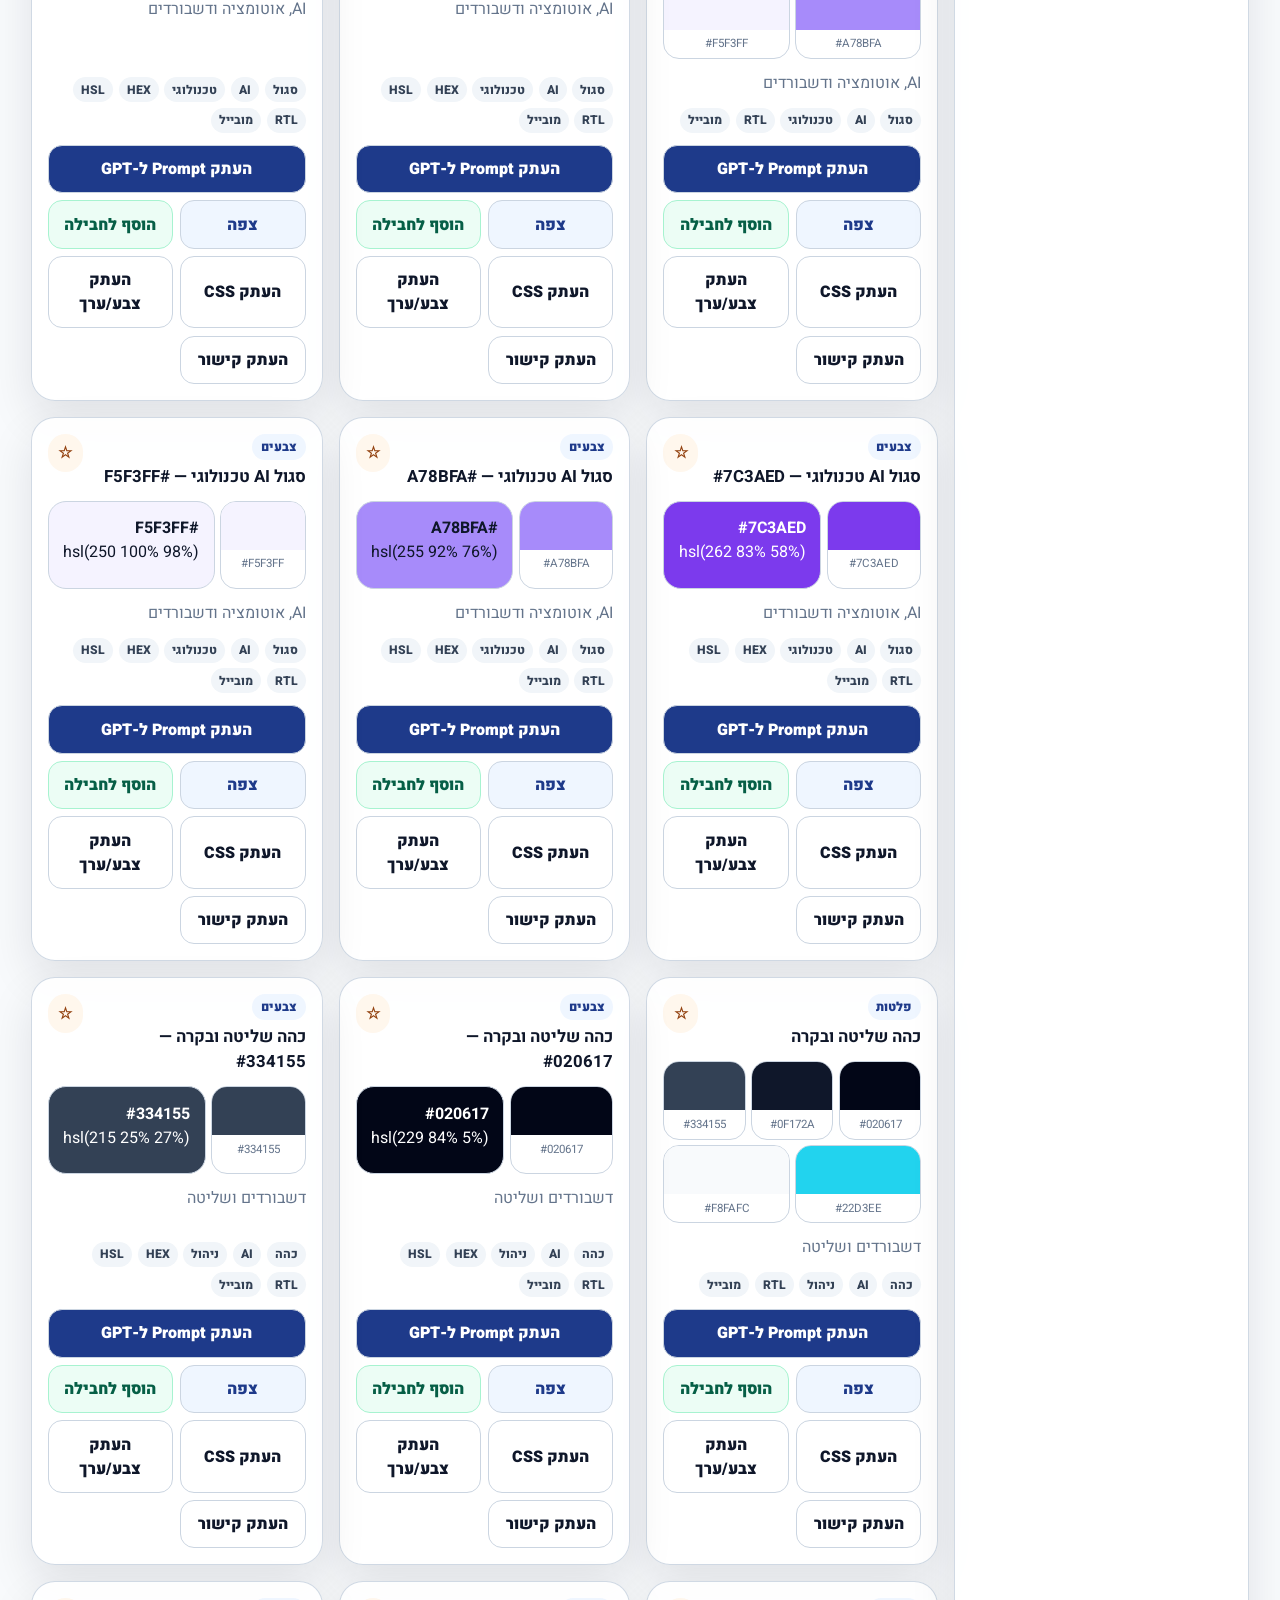
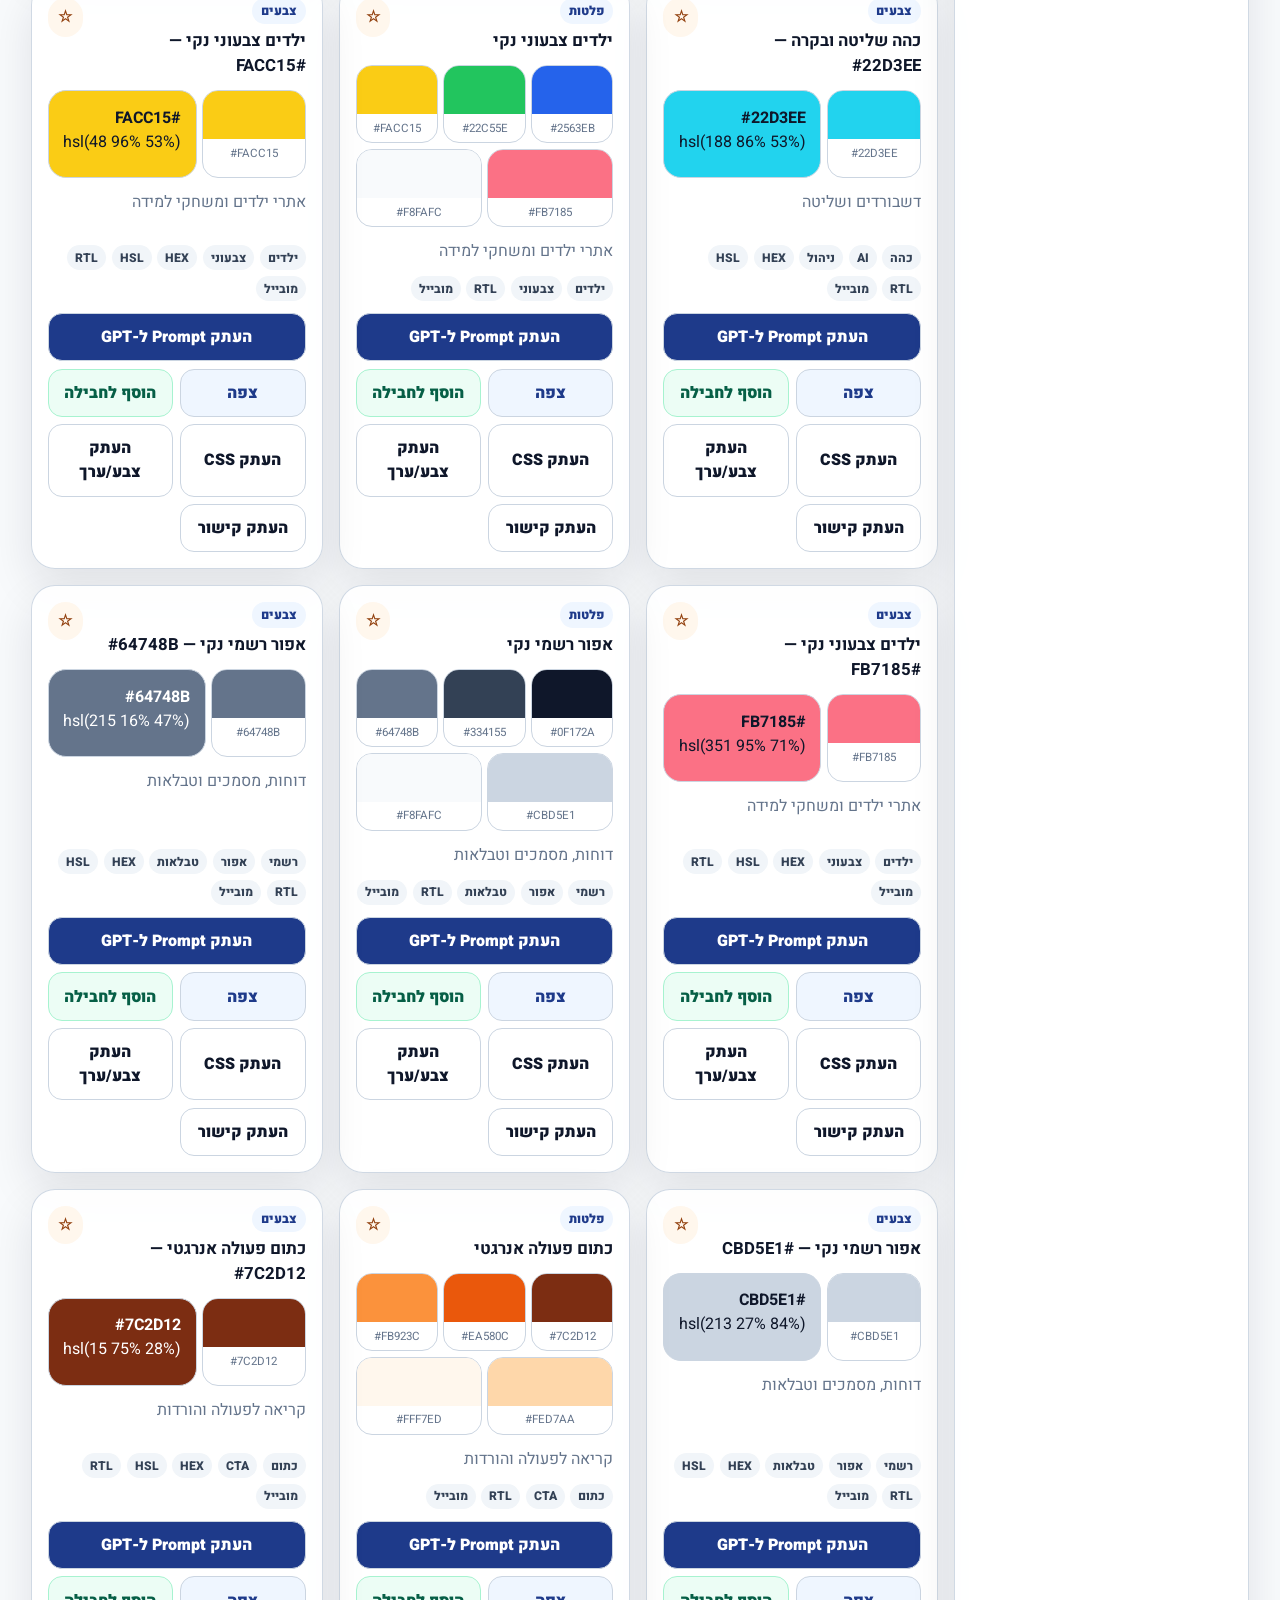
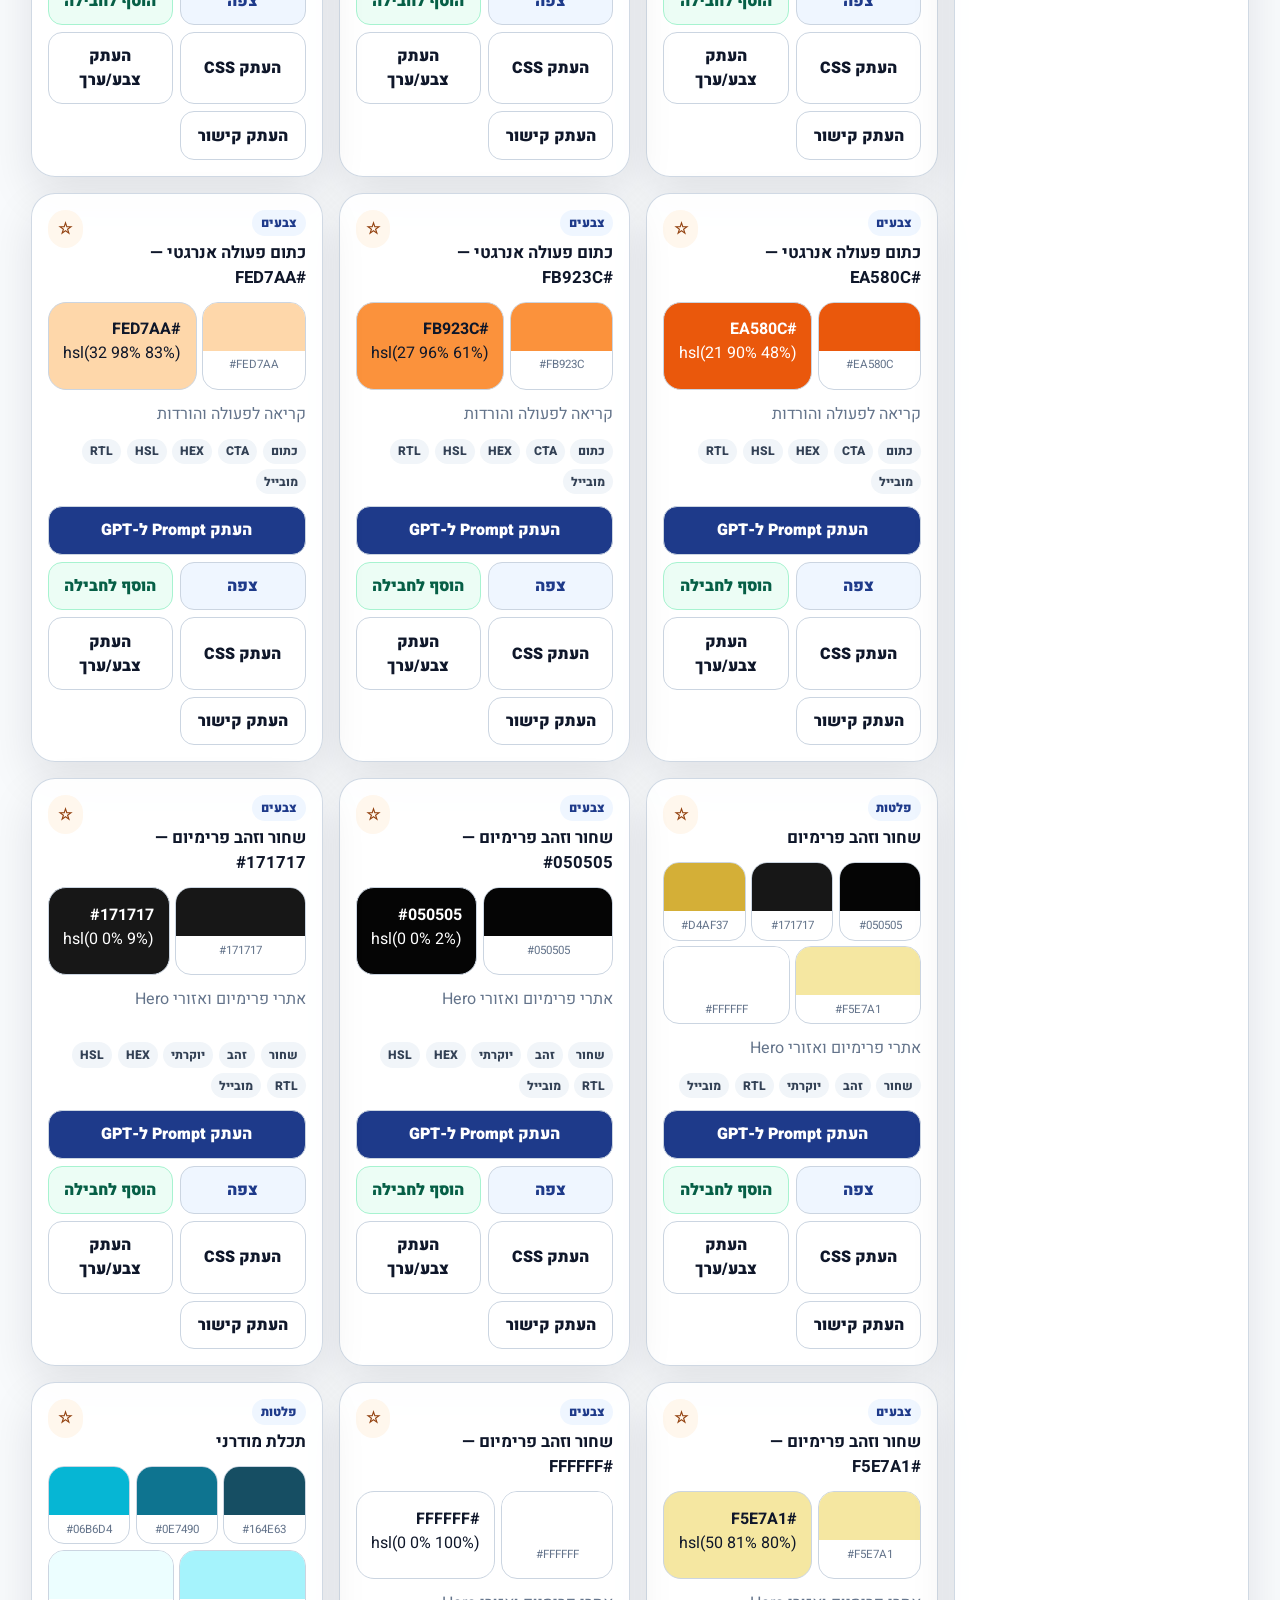
==== commit b1f958c7: "Connect advanced typography extension" ====
--- a/index.html
+++ b/index.html
@@ -1,4 +1,4 @@
-<!doctype html><html lang="he" dir="rtl"><head><meta charset="utf-8"><meta name="viewport" content="width=device-width,initial-scale=1,viewport-fit=cover"><title>colors — ספריית העיצוב של יניב</title><meta name="theme-color" content="#1E3A8A"><link rel="manifest" href="manifest.webmanifest"><link rel="icon" href="assets/icons/colors-icon.svg" type="image/svg+xml"><link rel="stylesheet" href="styles.css"></head><body><header class="app-header"><div class="brand"><div class="brand-mark">C</div><div><h1>colors</h1><p>ספריית עיצוב מלאה ל־GPT</p></div></div><nav id="topNav" class="top-nav"></nav></header><main><section class="hero"><div class="hero-copy"><p class="eyebrow">בחר → צפה → העתק → GPT בונה</p><h2>רכיבי עיצוב אמיתיים לאתרים ש־GPT יוצר</h2><p>צבעים, כותרות, כפתורים, טבלאות, מסגרות, גופנים, גדלי טקסט, Hero, ניווט וקומבינציות — עם תצוגה מוגדלת והעתקה מהירה.</p><div class="hero-actions"><button class="primary-action" data-copy-special="newSiteRepoPrompt">העתק פרומפט ליצירת אתר חדש</button><a class="secondary-action" href="#library">פתח ספרייה</a><a class="secondary-action" href="#typographyLab">גופנים וגדלים</a><a class="secondary-action" href="qa-mobile.html">בדיקת נייד</a></div></div><aside class="prompt-panel"><div class="panel-title">תצוגת Prompt</div><pre id="promptPreview">בחר רכיב כדי לראות כאן את ה־Prompt המדויק.</pre><button id="copyCurrentPrompt" class="copy-wide" type="button">העתק Prompt נוכחי</button></aside></section><section id="library" class="tools-bar"><input id="searchBox" type="search" placeholder="חיפוש: כחול, טבלה, גופן, גודל, יוקרתי, תלמידים..."><div id="filterChips" class="chips"></div></section><section id="mobileTabs" class="mobile-tabs"></section><section id="stats" class="stats"></section>
+<!doctype html><html lang="he" dir="rtl"><head><meta charset="utf-8"><meta name="viewport" content="width=device-width,initial-scale=1,viewport-fit=cover"><title>colors — ספריית העיצוב של יניב</title><meta name="theme-color" content="#1E3A8A"><link rel="manifest" href="manifest.webmanifest"><link rel="icon" href="assets/icons/colors-icon.svg" type="image/svg+xml"><link rel="stylesheet" href="styles.css"></head><body><header class="app-header"><div class="brand"><div class="brand-mark">C</div><div><h1>colors</h1><p>ספריית עיצוב מלאה ל־GPT</p></div></div><nav id="topNav" class="top-nav"></nav></header><main><section class="hero"><div class="hero-copy"><p class="eyebrow">בחר → צפה → העתק → GPT בונה</p><h2>רכיבי עיצוב אמיתיים לאתרים ש־GPT יוצר</h2><p>צבעים, כותרות, כפתורים, טבלאות, מסגרות, גופנים, גדלי טקסט, משקלי גופן, ריווחי שורה, Hero, ניווט וקומבינציות — עם תצוגה מוגדלת והעתקה מהירה.</p><div class="hero-actions"><button class="primary-action" data-copy-special="newSiteRepoPrompt">העתק פרומפט ליצירת אתר חדש</button><a class="secondary-action" href="#library">פתח ספרייה</a><a class="secondary-action" href="#advancedTypography">טיפוגרפיה חכמה</a><a class="secondary-action" href="qa-mobile.html">בדיקת נייד</a></div></div><aside class="prompt-panel"><div class="panel-title">תצוגת Prompt</div><pre id="promptPreview">בחר רכיב כדי לראות כאן את ה־Prompt המדויק.</pre><button id="copyCurrentPrompt" class="copy-wide" type="button">העתק Prompt נוכחי</button></aside></section><section id="library" class="tools-bar"><input id="searchBox" type="search" placeholder="חיפוש: כחול, טבלה, גופן, גודל, יוקרתי, תלמידים..."><div id="filterChips" class="chips"></div></section><section id="mobileTabs" class="mobile-tabs"></section><section id="stats" class="stats"></section>
 <section id="styleCart" class="style-cart" aria-live="polite">
   <div>
     <h2>חבילת הסגנון שלי</h2>
@@ -9,4 +9,4 @@
     <button id="copyBundlePrompt" type="button">העתק Prompt חבילה</button>
     <button id="clearBundle" type="button">נקה בחירה</button>
   </div>
-</section><section class="layout"><aside class="side-panel"><h3>מועדפים</h3><div id="favoritesList" class="mini-list">עדיין אין מועדפים.</div><h3>נבחר לאחרונה</h3><div id="recentList" class="mini-list">עדיין אין העתקות.</div></aside><section id="componentGrid" class="component-grid"></section></section></main><div id="viewModal" class="modal" hidden><div class="modal-backdrop" data-close-modal></div><section class="modal-card" role="dialog" aria-modal="true"><button class="modal-close" data-close-modal type="button">×</button><div id="modalContent"></div></section></div><nav class="bottom-nav"><a href="#library">חיפוש</a><a href="#typographyLab">גופנים</a><a href="qa-mobile.html">בדיקה</a><button data-copy-special="newSiteRepoPrompt" type="button">צור אתר</button></nav><div id="toast" class="toast"></div><button id="backToTop" class="back-to-top" type="button">↑</button><script src="script.js"></script><script src="typography-extension.js"></script></body></html>+</section><section class="layout"><aside class="side-panel"><h3>מועדפים</h3><div id="favoritesList" class="mini-list">עדיין אין מועדפים.</div><h3>נבחר לאחרונה</h3><div id="recentList" class="mini-list">עדיין אין העתקות.</div></aside><section id="componentGrid" class="component-grid"></section></section></main><div id="viewModal" class="modal" hidden><div class="modal-backdrop" data-close-modal></div><section class="modal-card" role="dialog" aria-modal="true"><button class="modal-close" data-close-modal type="button">×</button><div id="modalContent"></div></section></div><nav class="bottom-nav"><a href="#library">חיפוש</a><a href="#advancedTypography">גופנים</a><a href="qa-mobile.html">בדיקה</a><button data-copy-special="newSiteRepoPrompt" type="button">צור אתר</button></nav><div id="toast" class="toast"></div><button id="backToTop" class="back-to-top" type="button">↑</button><script src="script.js"></script><script src="typography-extension.js"></script><script src="advanced-typography-extension.js"></script></body></html>
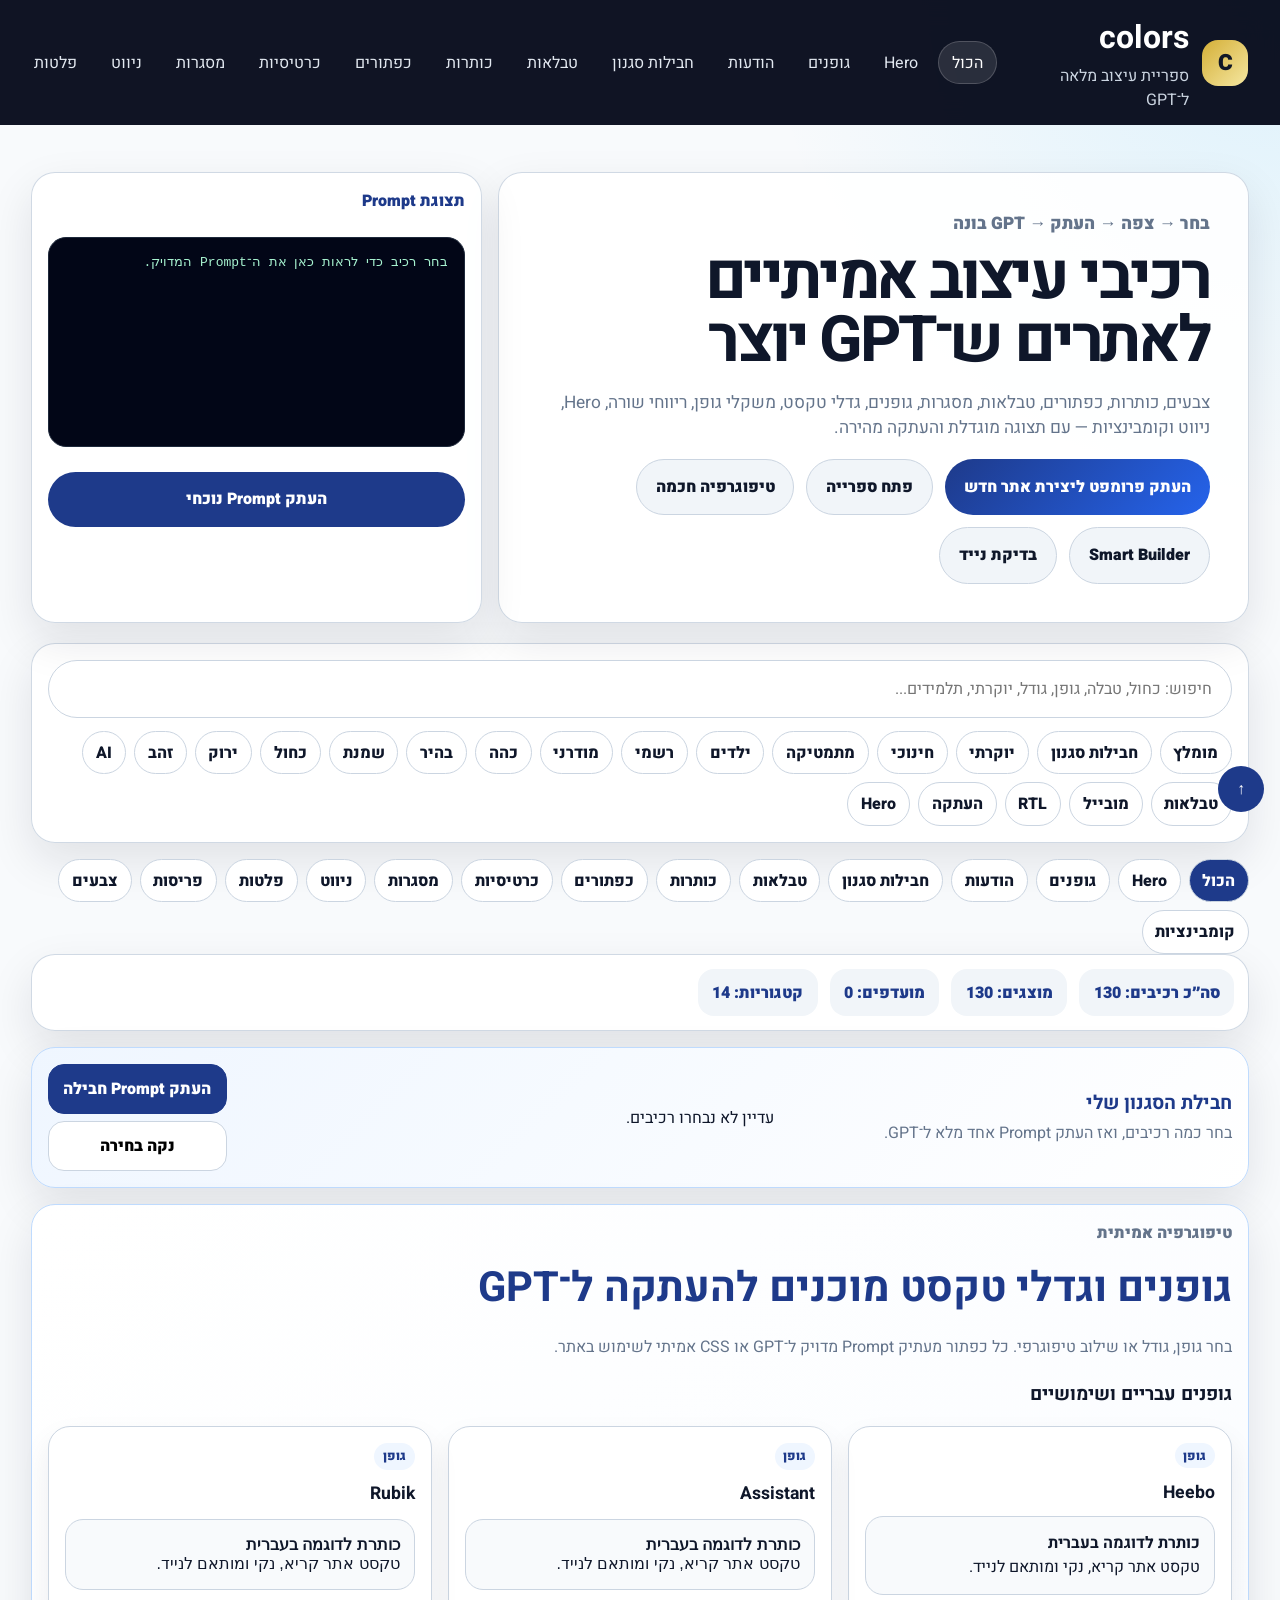
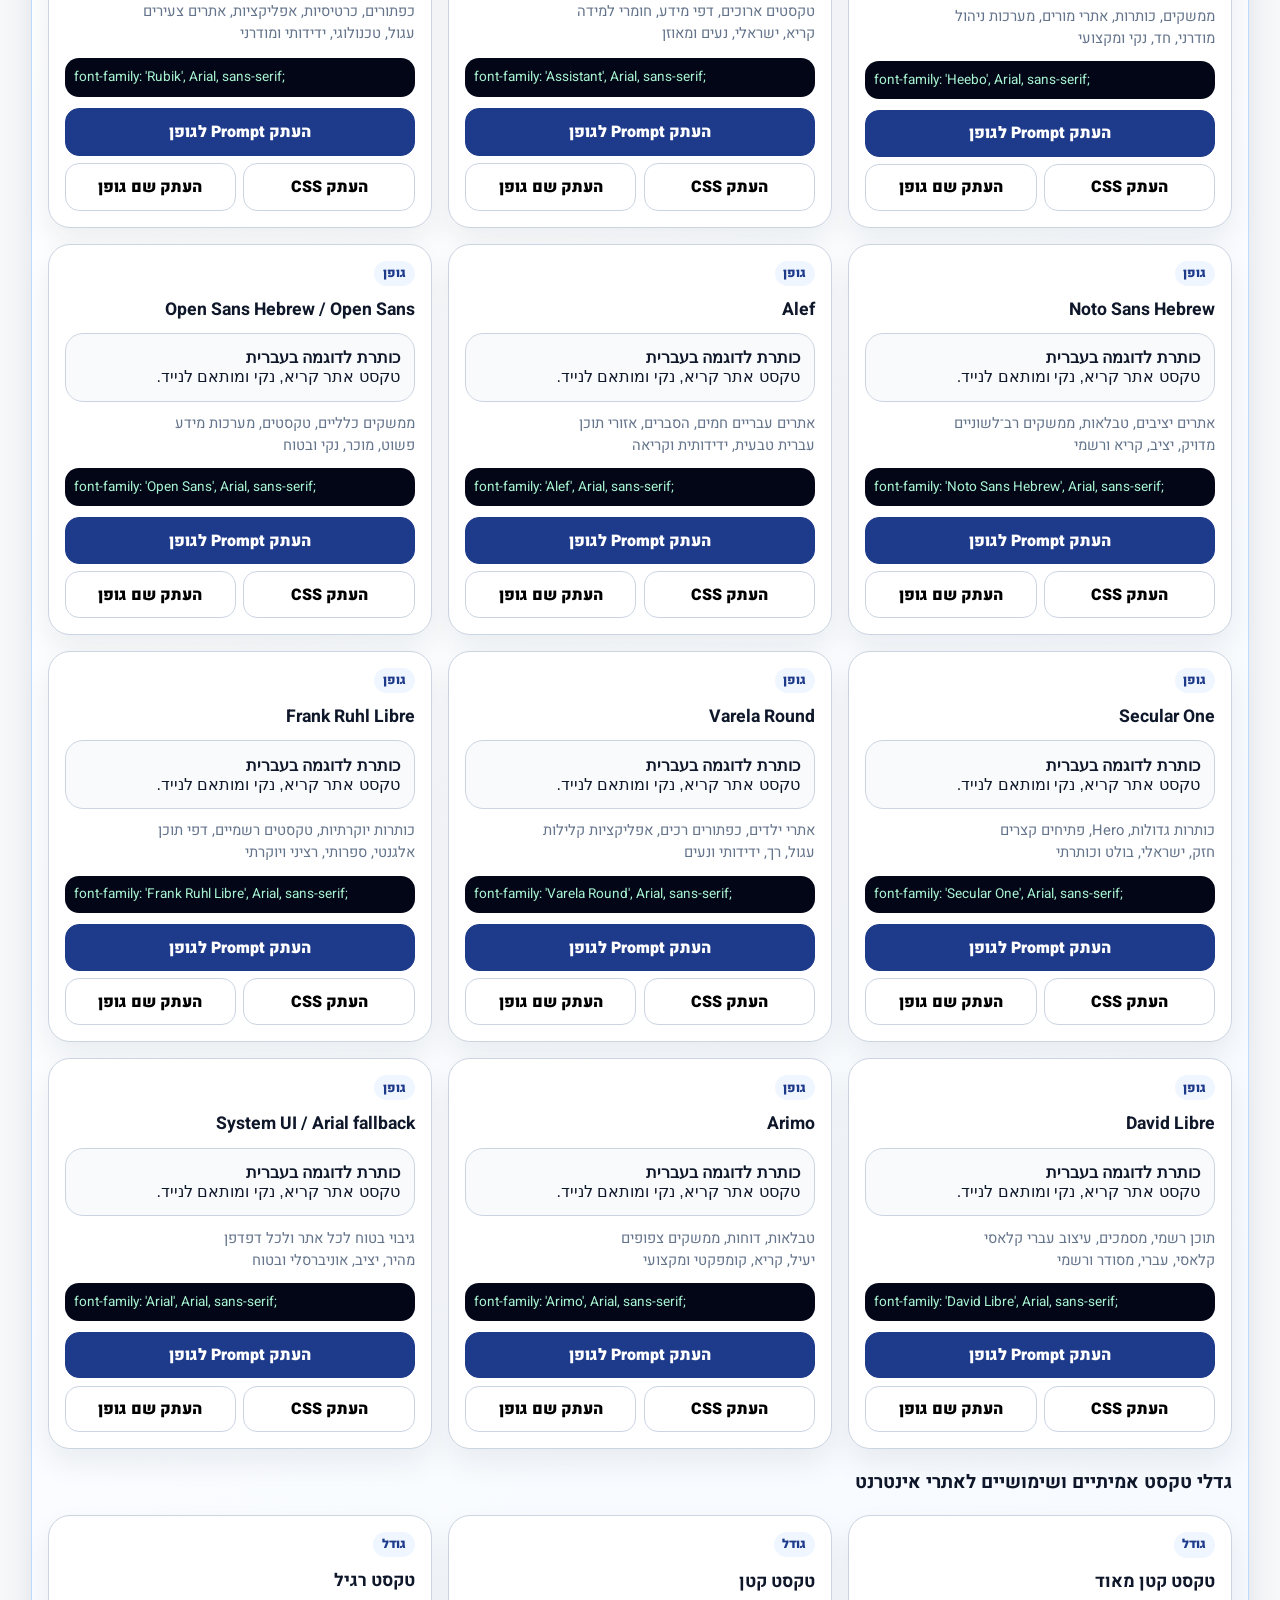
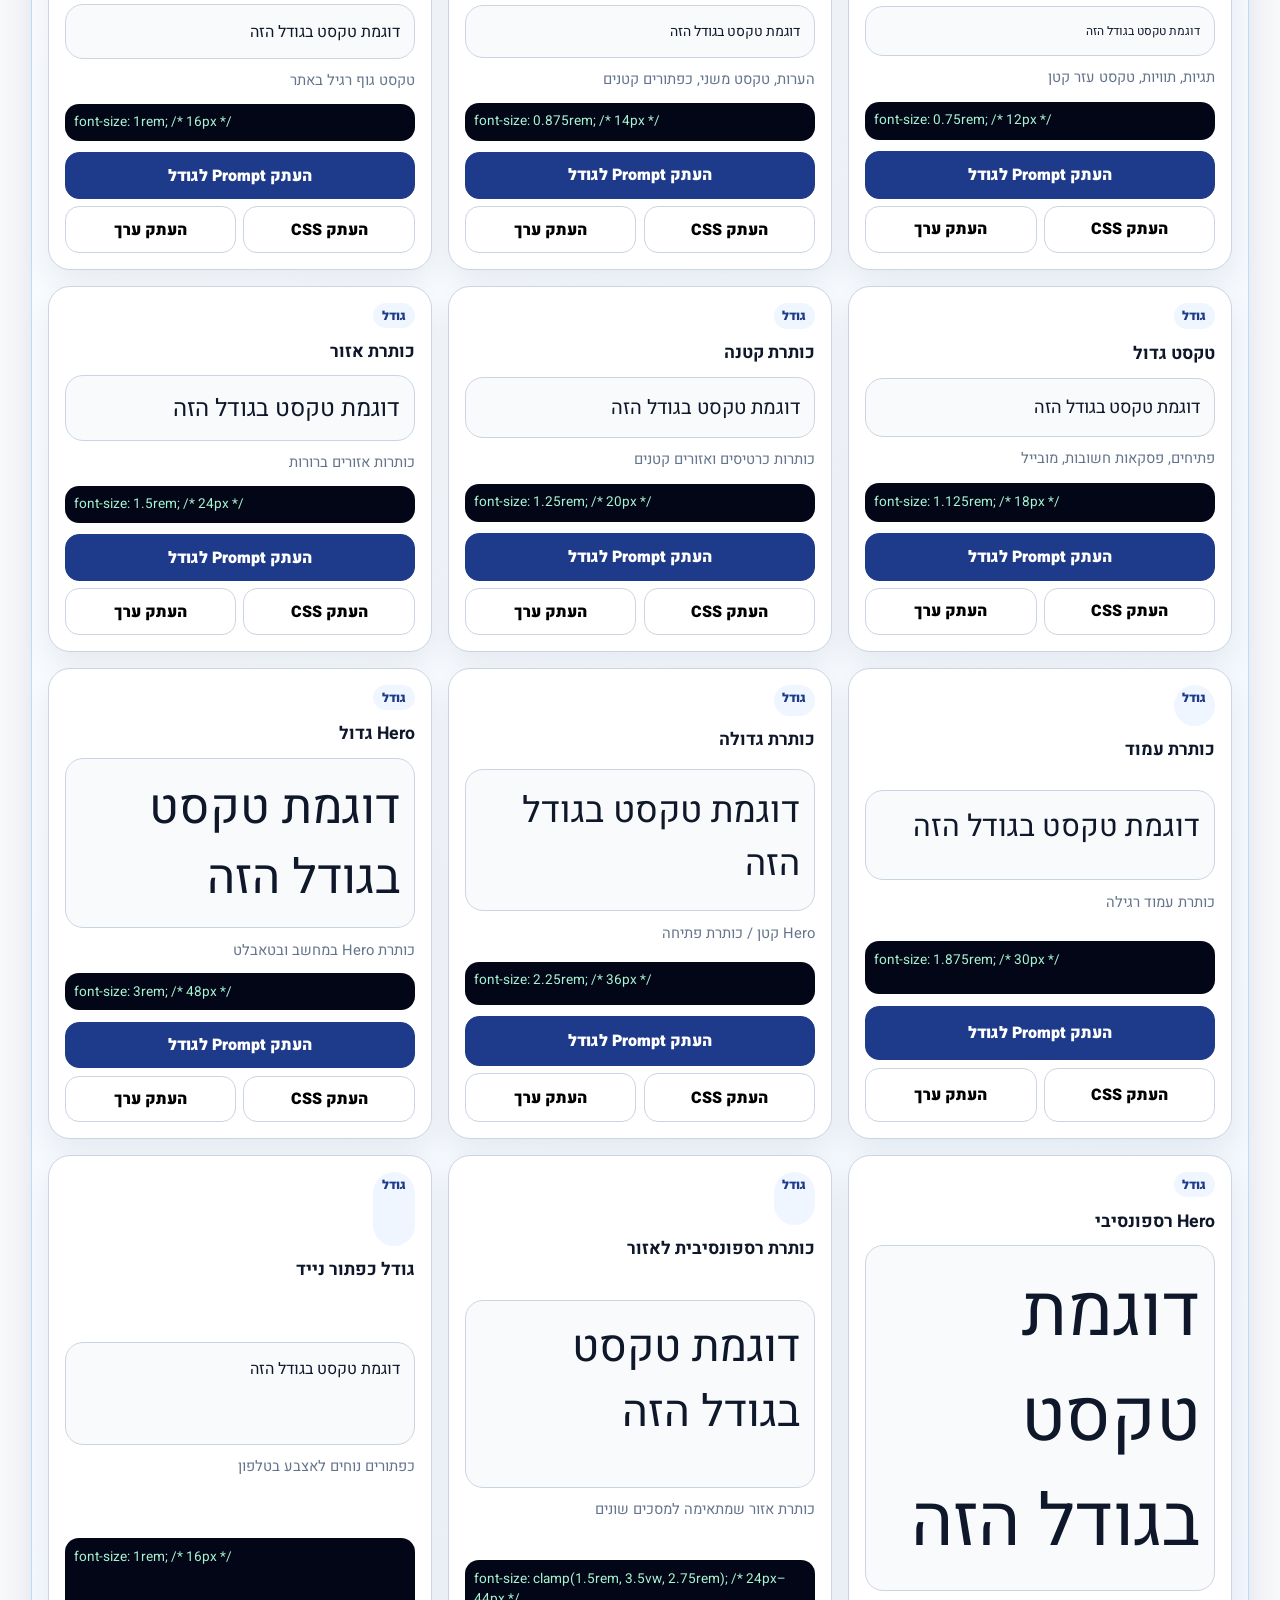
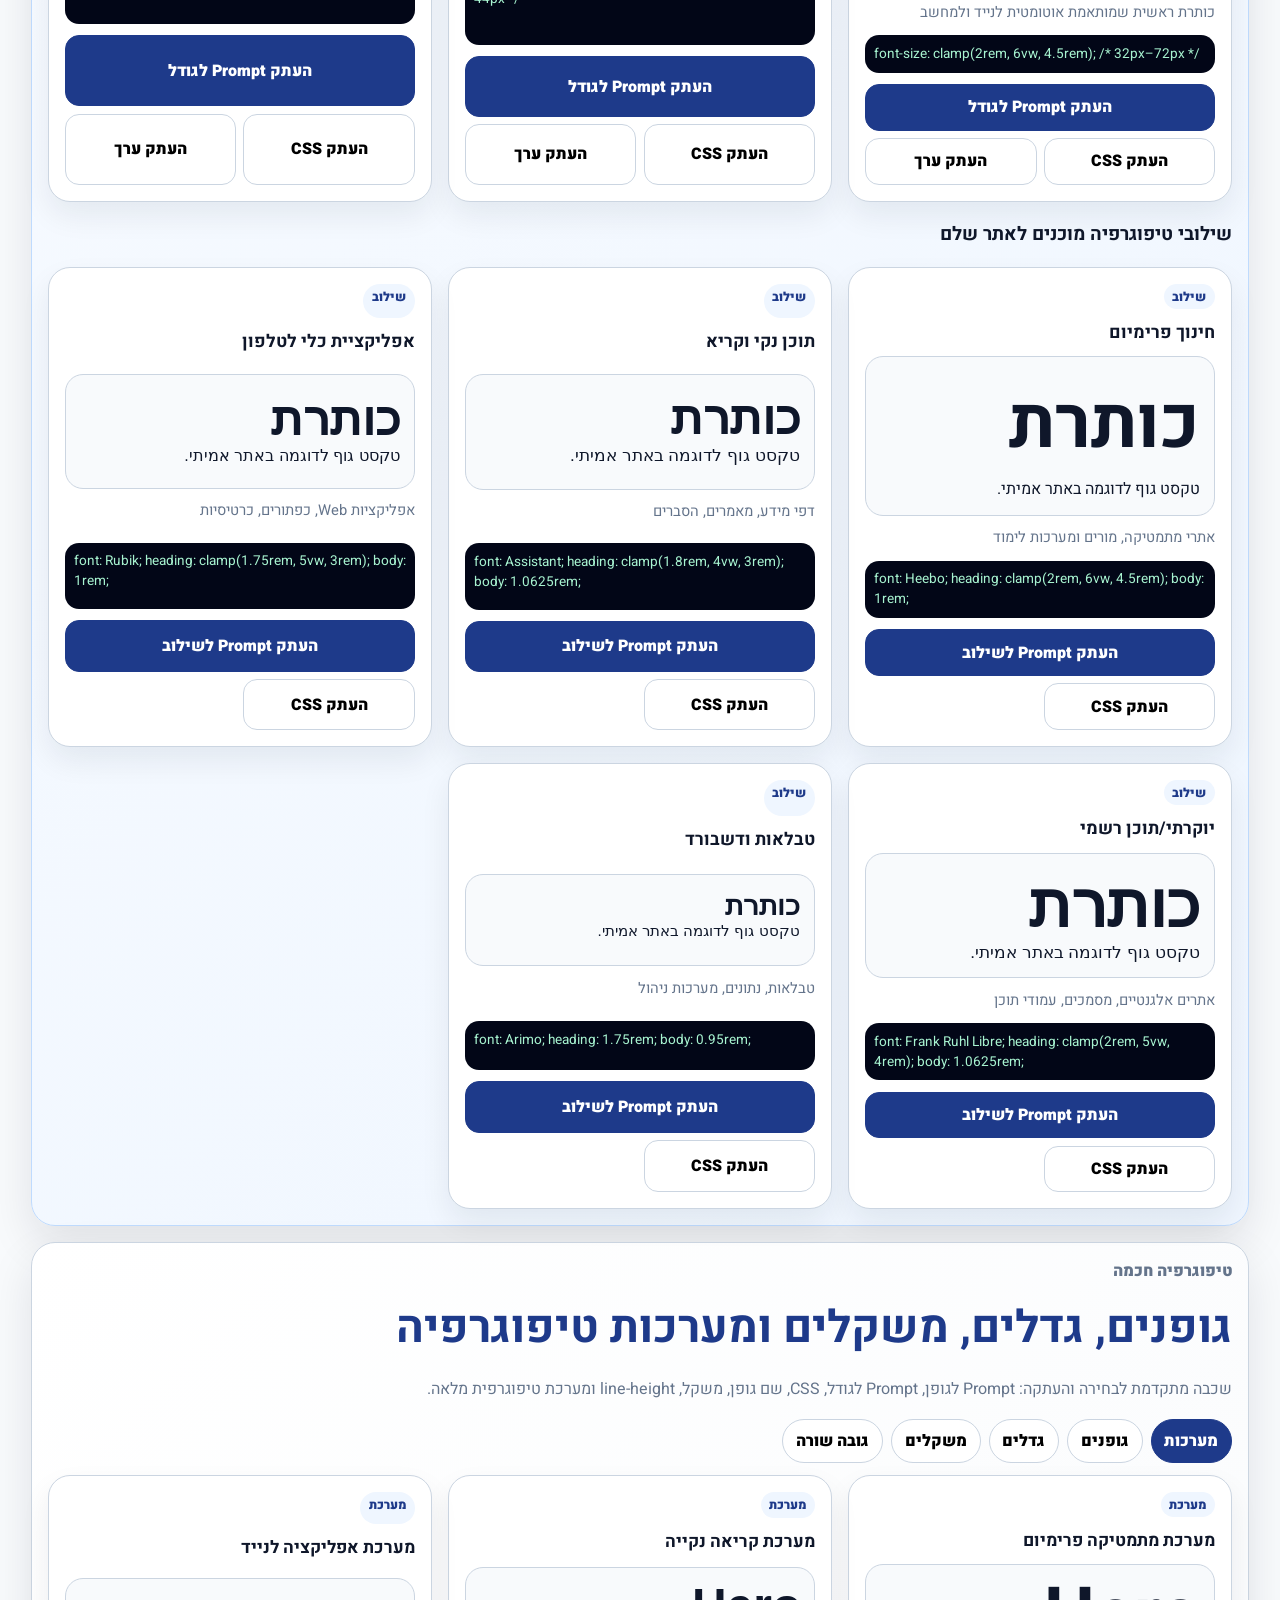
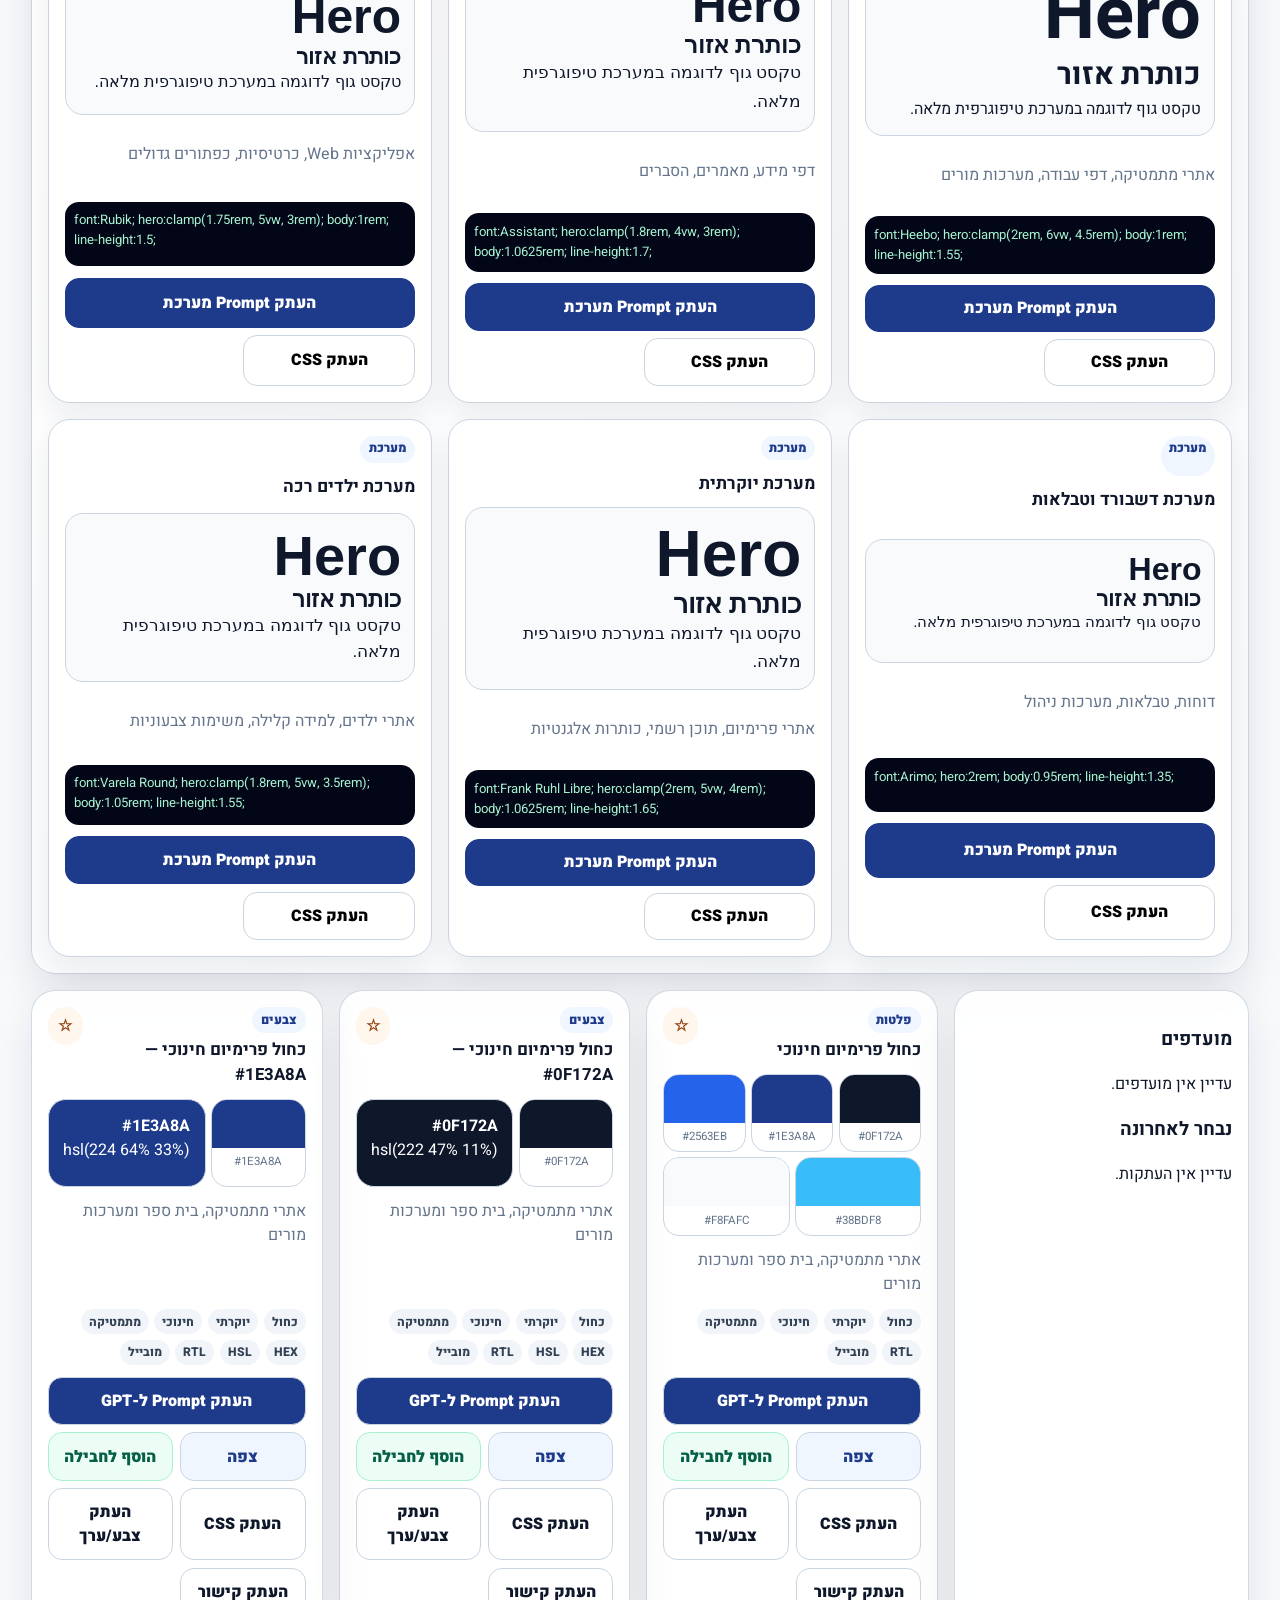
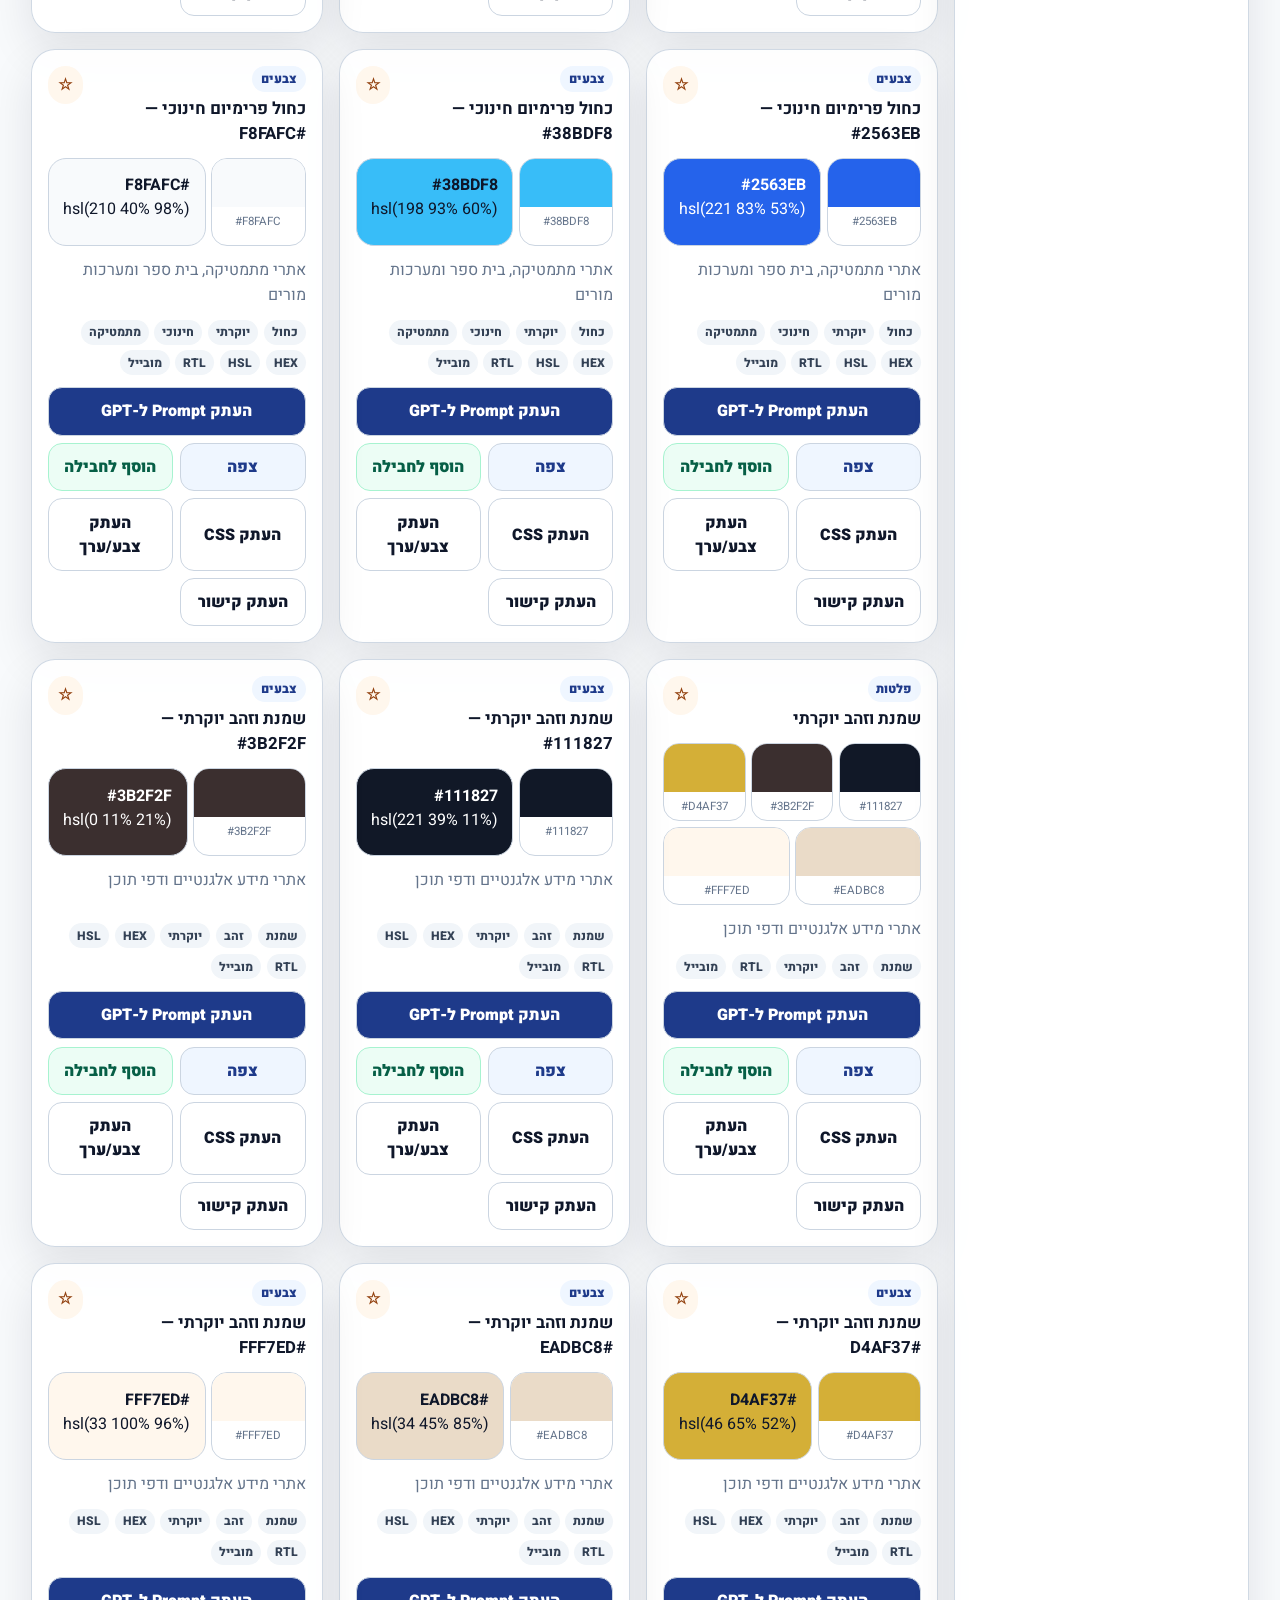
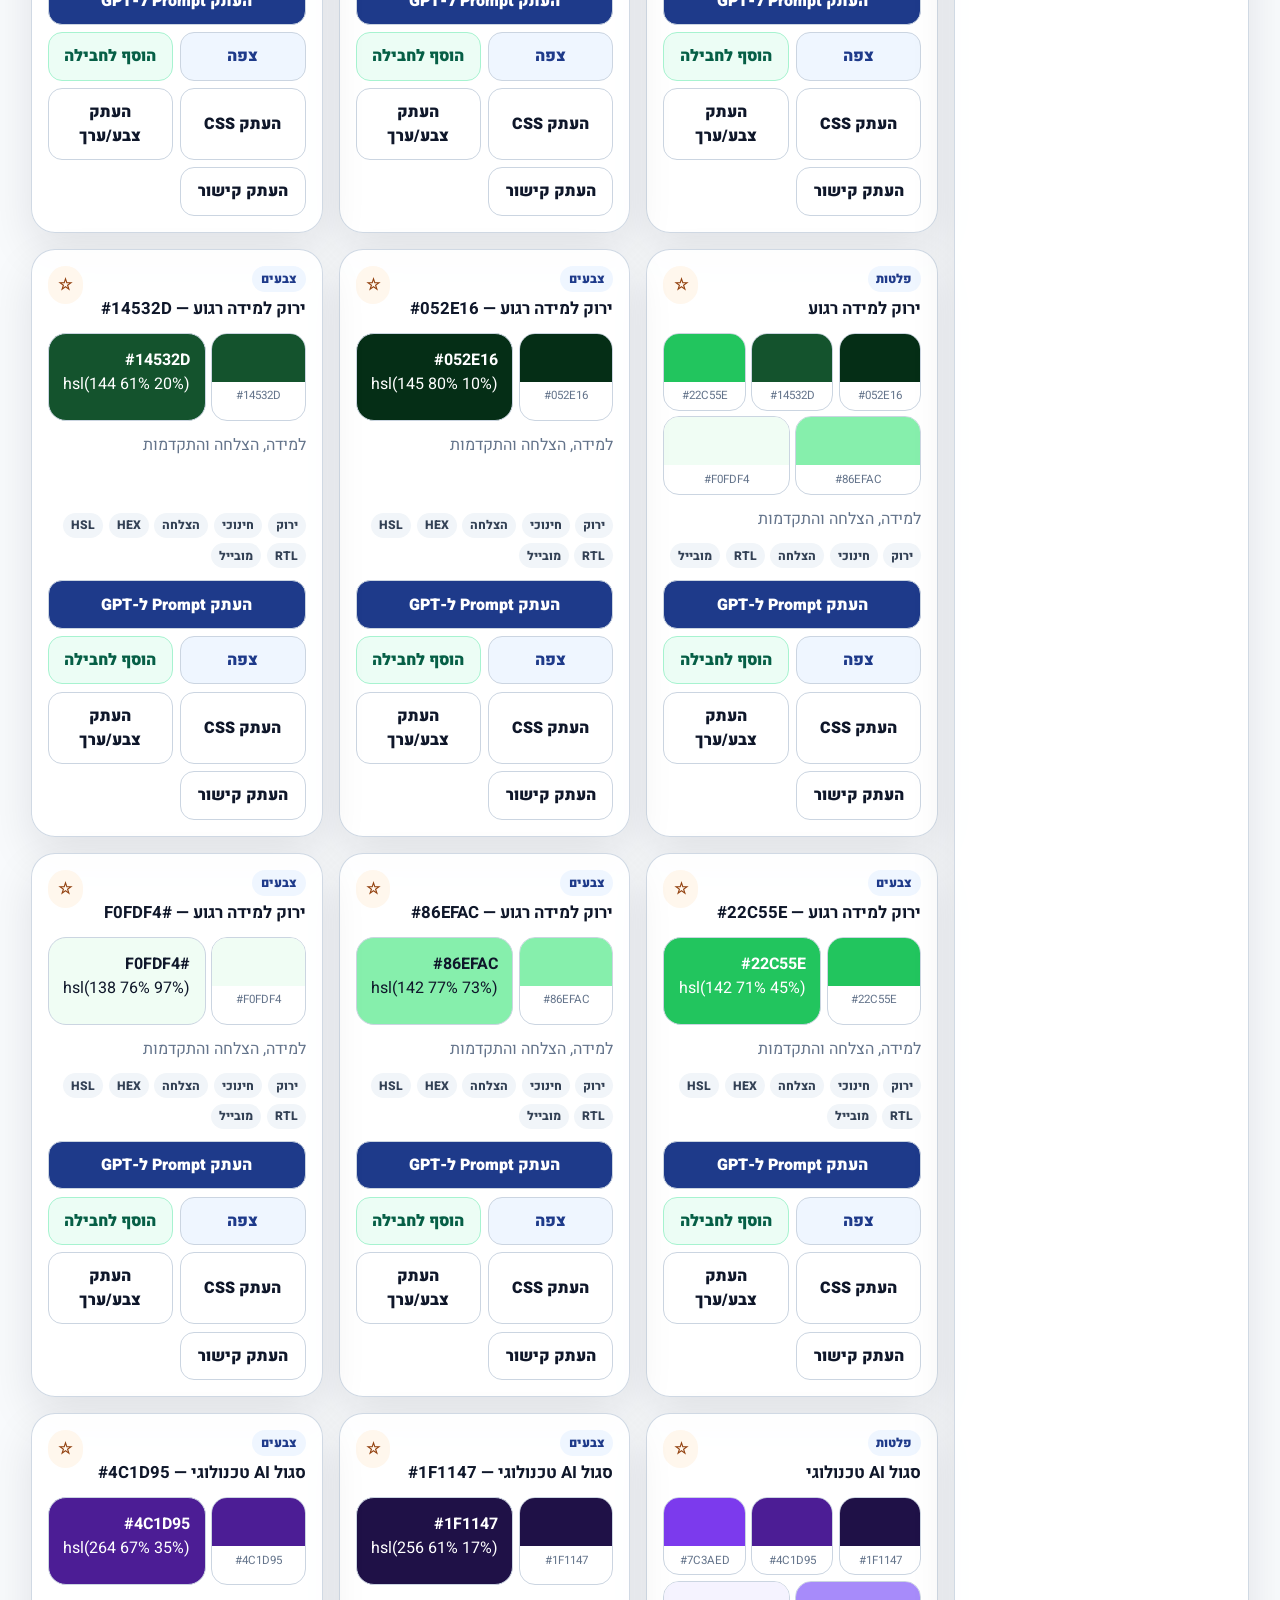
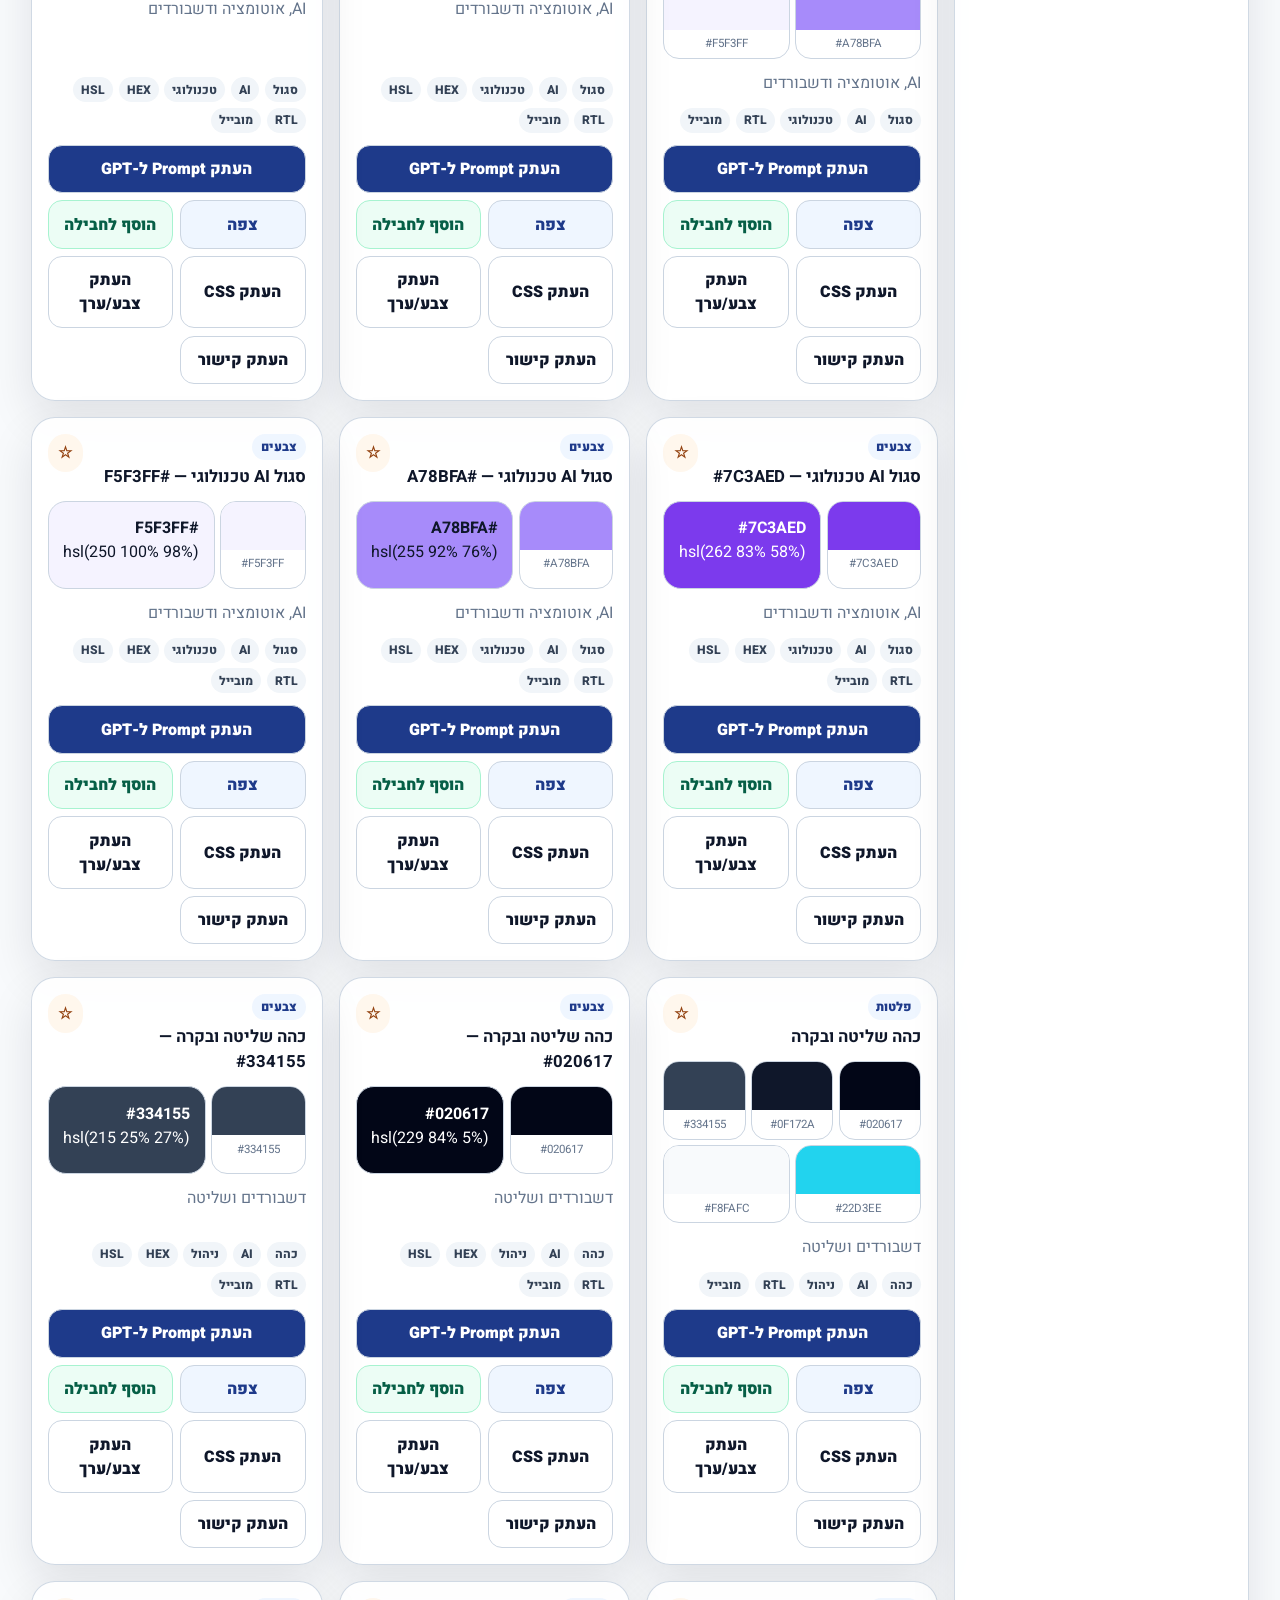
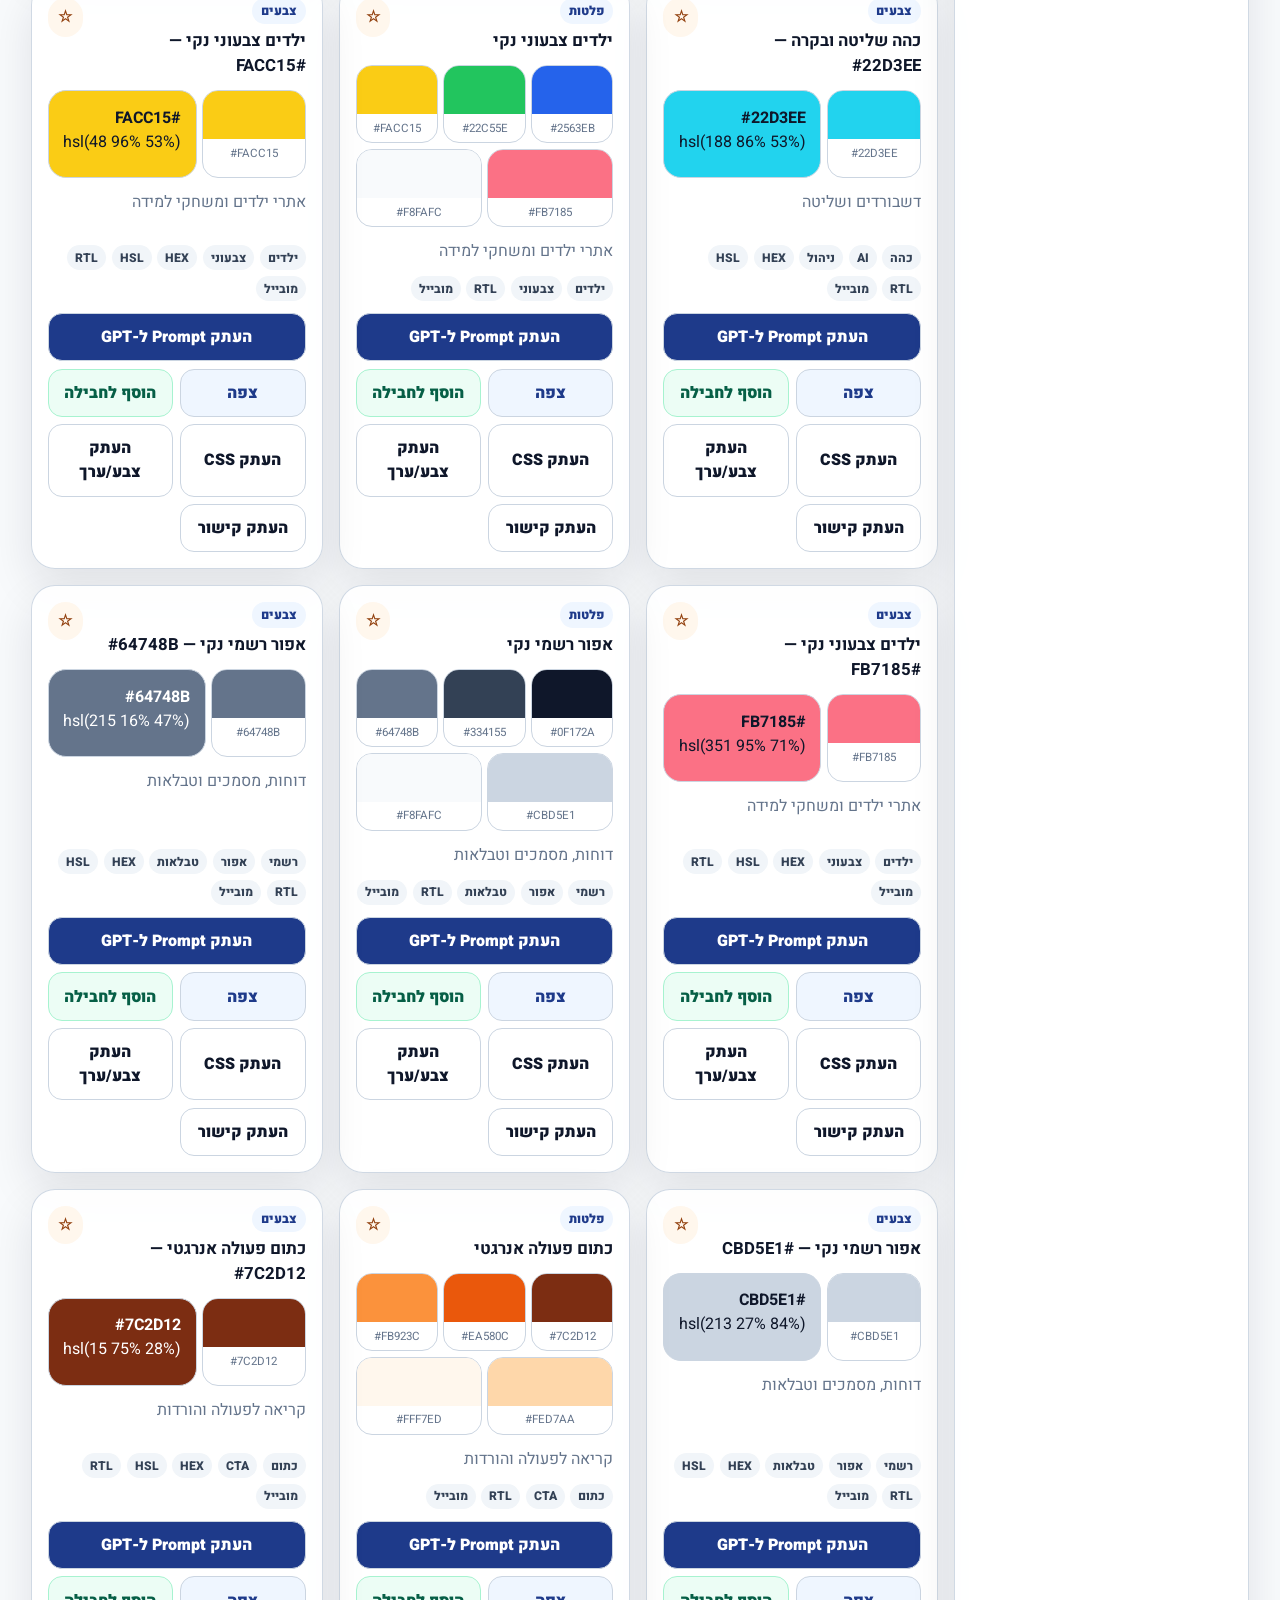
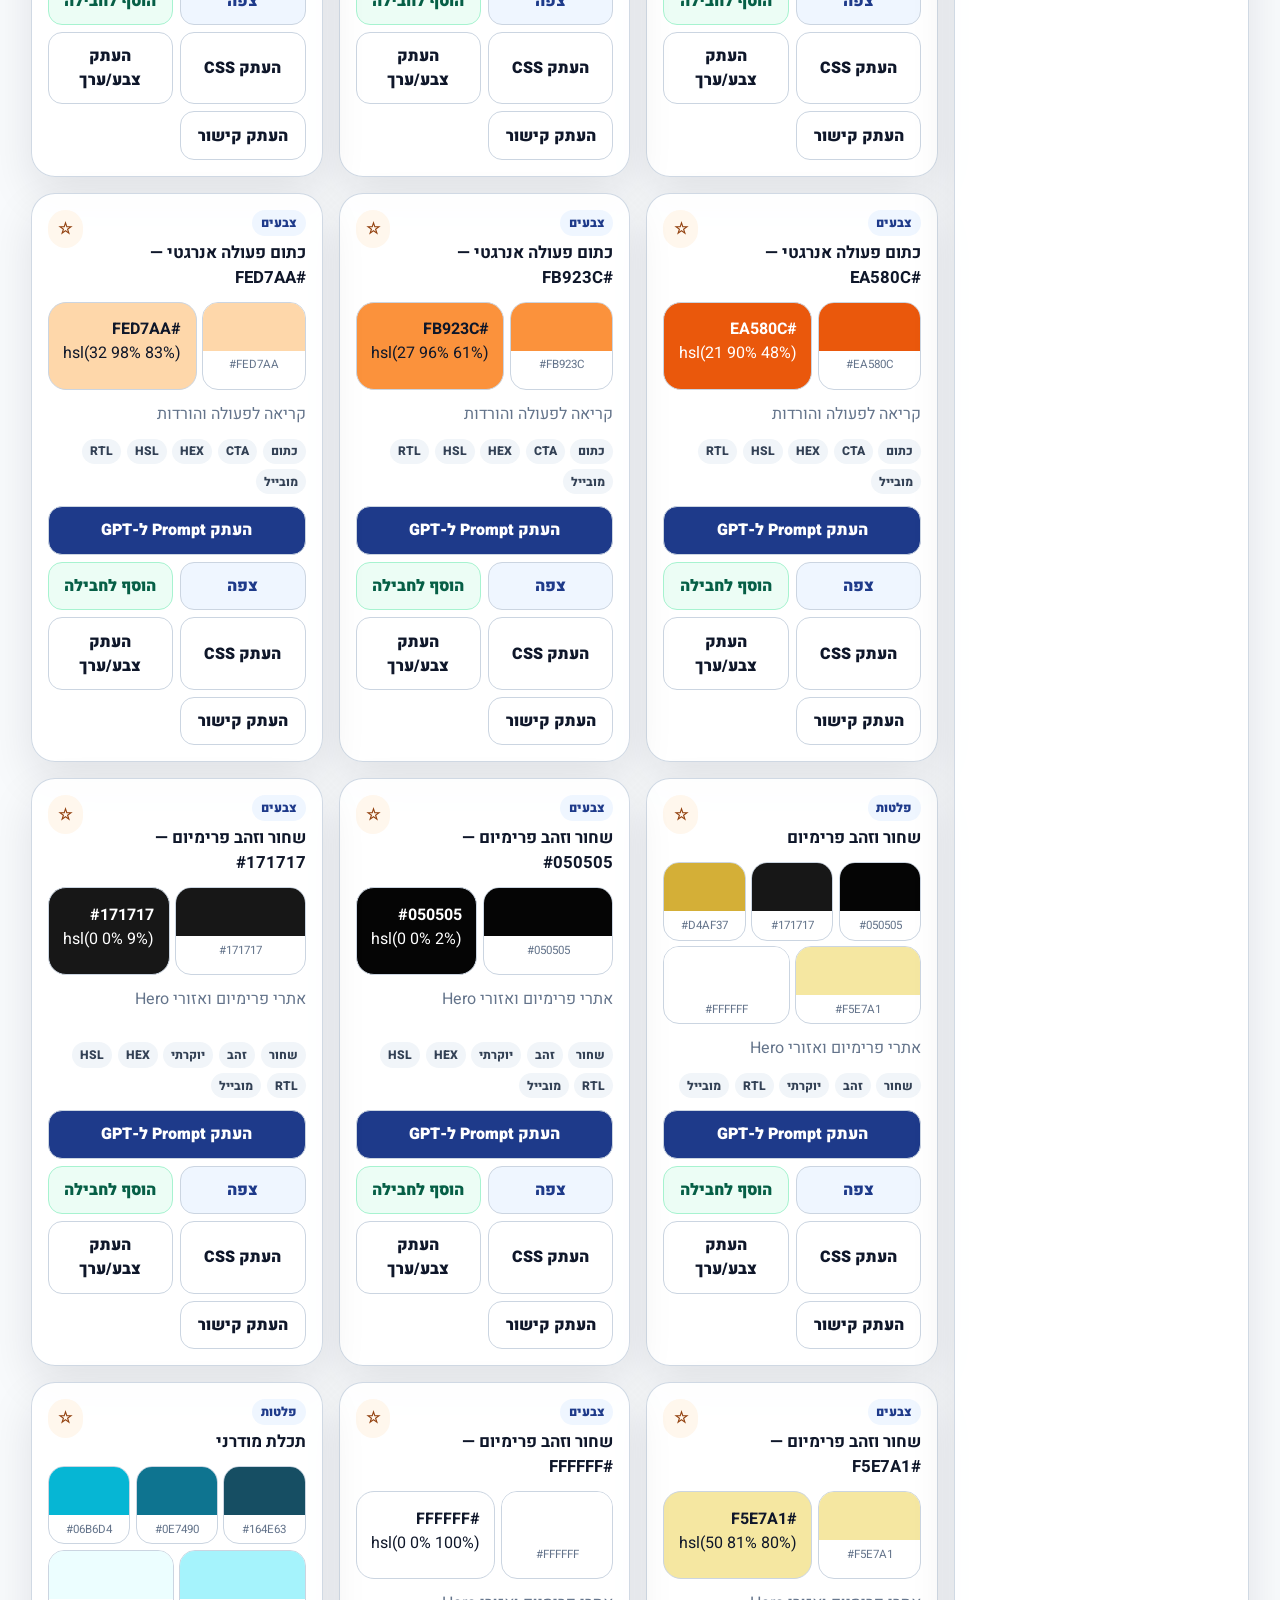
==== commit afee0ea4: "Add Smart Builder design tokens system" ====
--- a/index.html
+++ b/index.html
@@ -1,4 +1,4 @@
-<!doctype html><html lang="he" dir="rtl"><head><meta charset="utf-8"><meta name="viewport" content="width=device-width,initial-scale=1,viewport-fit=cover"><title>colors — ספריית העיצוב של יניב</title><meta name="theme-color" content="#1E3A8A"><link rel="manifest" href="manifest.webmanifest"><link rel="icon" href="assets/icons/colors-icon.svg" type="image/svg+xml"><link rel="stylesheet" href="styles.css"></head><body><header class="app-header"><div class="brand"><div class="brand-mark">C</div><div><h1>colors</h1><p>ספריית עיצוב מלאה ל־GPT</p></div></div><nav id="topNav" class="top-nav"></nav></header><main><section class="hero"><div class="hero-copy"><p class="eyebrow">בחר → צפה → העתק → GPT בונה</p><h2>רכיבי עיצוב אמיתיים לאתרים ש־GPT יוצר</h2><p>צבעים, כותרות, כפתורים, טבלאות, מסגרות, גופנים, גדלי טקסט, משקלי גופן, ריווחי שורה, Hero, ניווט וקומבינציות — עם תצוגה מוגדלת והעתקה מהירה.</p><div class="hero-actions"><button class="primary-action" data-copy-special="newSiteRepoPrompt">העתק פרומפט ליצירת אתר חדש</button><a class="secondary-action" href="#library">פתח ספרייה</a><a class="secondary-action" href="#advancedTypography">טיפוגרפיה חכמה</a><a class="secondary-action" href="qa-mobile.html">בדיקת נייד</a></div></div><aside class="prompt-panel"><div class="panel-title">תצוגת Prompt</div><pre id="promptPreview">בחר רכיב כדי לראות כאן את ה־Prompt המדויק.</pre><button id="copyCurrentPrompt" class="copy-wide" type="button">העתק Prompt נוכחי</button></aside></section><section id="library" class="tools-bar"><input id="searchBox" type="search" placeholder="חיפוש: כחול, טבלה, גופן, גודל, יוקרתי, תלמידים..."><div id="filterChips" class="chips"></div></section><section id="mobileTabs" class="mobile-tabs"></section><section id="stats" class="stats"></section>
+<!doctype html><html lang="he" dir="rtl"><head><meta charset="utf-8"><meta name="viewport" content="width=device-width,initial-scale=1,viewport-fit=cover"><title>colors — ספריית העיצוב של יניב</title><meta name="theme-color" content="#1E3A8A"><link rel="manifest" href="manifest.webmanifest"><link rel="icon" href="assets/icons/colors-icon.svg" type="image/svg+xml"><link rel="stylesheet" href="styles.css"></head><body><header class="app-header"><div class="brand"><div class="brand-mark">C</div><div><h1>colors</h1><p>ספריית עיצוב מלאה ל־GPT</p></div></div><nav id="topNav" class="top-nav"></nav></header><main><section class="hero"><div class="hero-copy"><p class="eyebrow">בחר → צפה → העתק → GPT בונה</p><h2>רכיבי עיצוב אמיתיים לאתרים ש־GPT יוצר</h2><p>צבעים, כותרות, כפתורים, טבלאות, מסגרות, גופנים, גדלי טקסט, משקלי גופן, ריווחי שורה, Hero, ניווט וקומבינציות — עם תצוגה מוגדלת והעתקה מהירה.</p><div class="hero-actions"><button class="primary-action" data-copy-special="newSiteRepoPrompt">העתק פרומפט ליצירת אתר חדש</button><a class="secondary-action" href="#library">פתח ספרייה</a><a class="secondary-action" href="#advancedTypography">טיפוגרפיה חכמה</a><a class="secondary-action" href="smart-builder.html">Smart Builder</a><a class="secondary-action" href="qa-mobile.html">בדיקת נייד</a></div></div><aside class="prompt-panel"><div class="panel-title">תצוגת Prompt</div><pre id="promptPreview">בחר רכיב כדי לראות כאן את ה־Prompt המדויק.</pre><button id="copyCurrentPrompt" class="copy-wide" type="button">העתק Prompt נוכחי</button></aside></section><section id="library" class="tools-bar"><input id="searchBox" type="search" placeholder="חיפוש: כחול, טבלה, גופן, גודל, יוקרתי, תלמידים..."><div id="filterChips" class="chips"></div></section><section id="mobileTabs" class="mobile-tabs"></section><section id="stats" class="stats"></section>
 <section id="styleCart" class="style-cart" aria-live="polite">
   <div>
     <h2>חבילת הסגנון שלי</h2>
@@ -9,4 +9,4 @@
     <button id="copyBundlePrompt" type="button">העתק Prompt חבילה</button>
     <button id="clearBundle" type="button">נקה בחירה</button>
   </div>
-</section><section class="layout"><aside class="side-panel"><h3>מועדפים</h3><div id="favoritesList" class="mini-list">עדיין אין מועדפים.</div><h3>נבחר לאחרונה</h3><div id="recentList" class="mini-list">עדיין אין העתקות.</div></aside><section id="componentGrid" class="component-grid"></section></section></main><div id="viewModal" class="modal" hidden><div class="modal-backdrop" data-close-modal></div><section class="modal-card" role="dialog" aria-modal="true"><button class="modal-close" data-close-modal type="button">×</button><div id="modalContent"></div></section></div><nav class="bottom-nav"><a href="#library">חיפוש</a><a href="#advancedTypography">גופנים</a><a href="qa-mobile.html">בדיקה</a><button data-copy-special="newSiteRepoPrompt" type="button">צור אתר</button></nav><div id="toast" class="toast"></div><button id="backToTop" class="back-to-top" type="button">↑</button><script src="script.js"></script><script src="typography-extension.js"></script><script src="advanced-typography-extension.js"></script></body></html>+</section><section class="layout"><aside class="side-panel"><h3>מועדפים</h3><div id="favoritesList" class="mini-list">עדיין אין מועדפים.</div><h3>נבחר לאחרונה</h3><div id="recentList" class="mini-list">עדיין אין העתקות.</div></aside><section id="componentGrid" class="component-grid"></section></section></main><div id="viewModal" class="modal" hidden><div class="modal-backdrop" data-close-modal></div><section class="modal-card" role="dialog" aria-modal="true"><button class="modal-close" data-close-modal type="button">×</button><div id="modalContent"></div></section></div><nav class="bottom-nav"><a href="#library">חיפוש</a><a href="#advancedTypography">גופנים</a><a href="smart-builder.html">Builder</a><a href="qa-mobile.html">בדיקה</a><button data-copy-special="newSiteRepoPrompt" type="button">צור אתר</button></nav><div id="toast" class="toast"></div><button id="backToTop" class="back-to-top" type="button">↑</button><script src="script.js"></script><script src="typography-extension.js"></script><script src="advanced-typography-extension.js"></script></body></html>
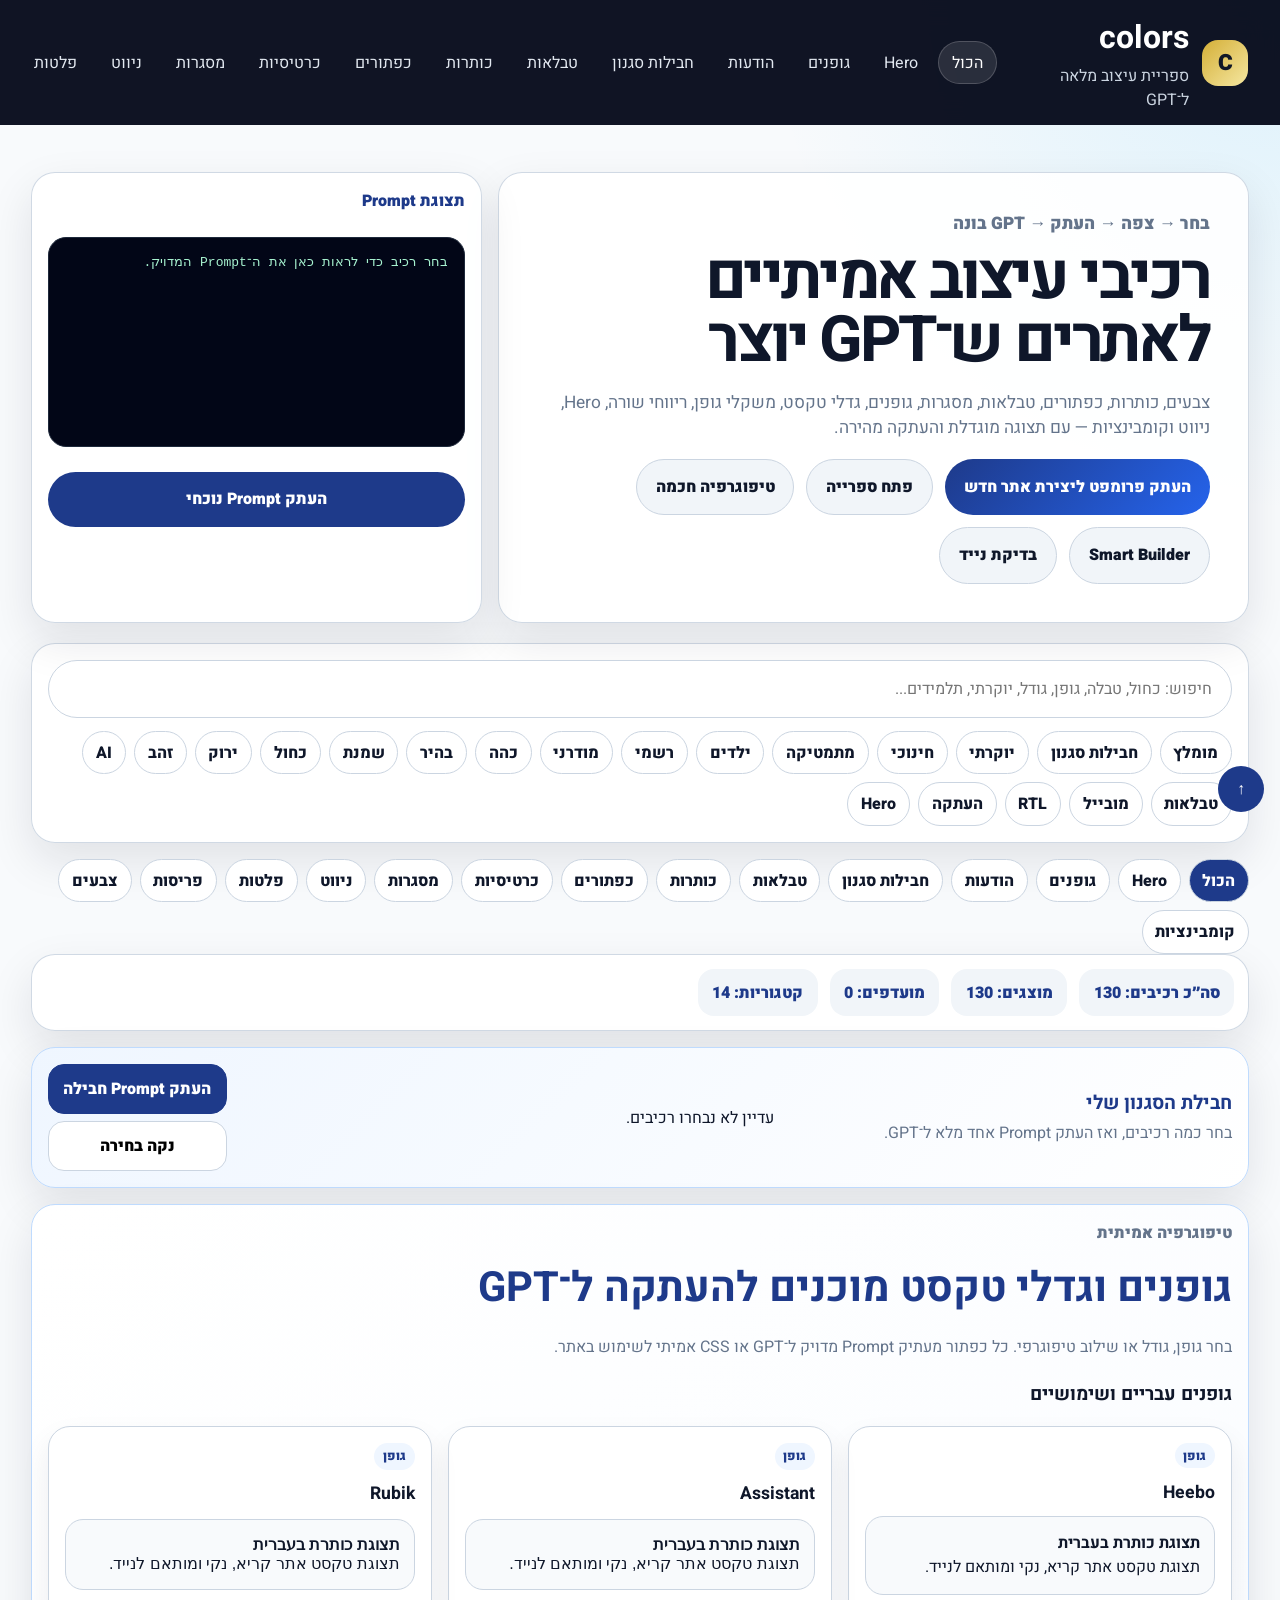
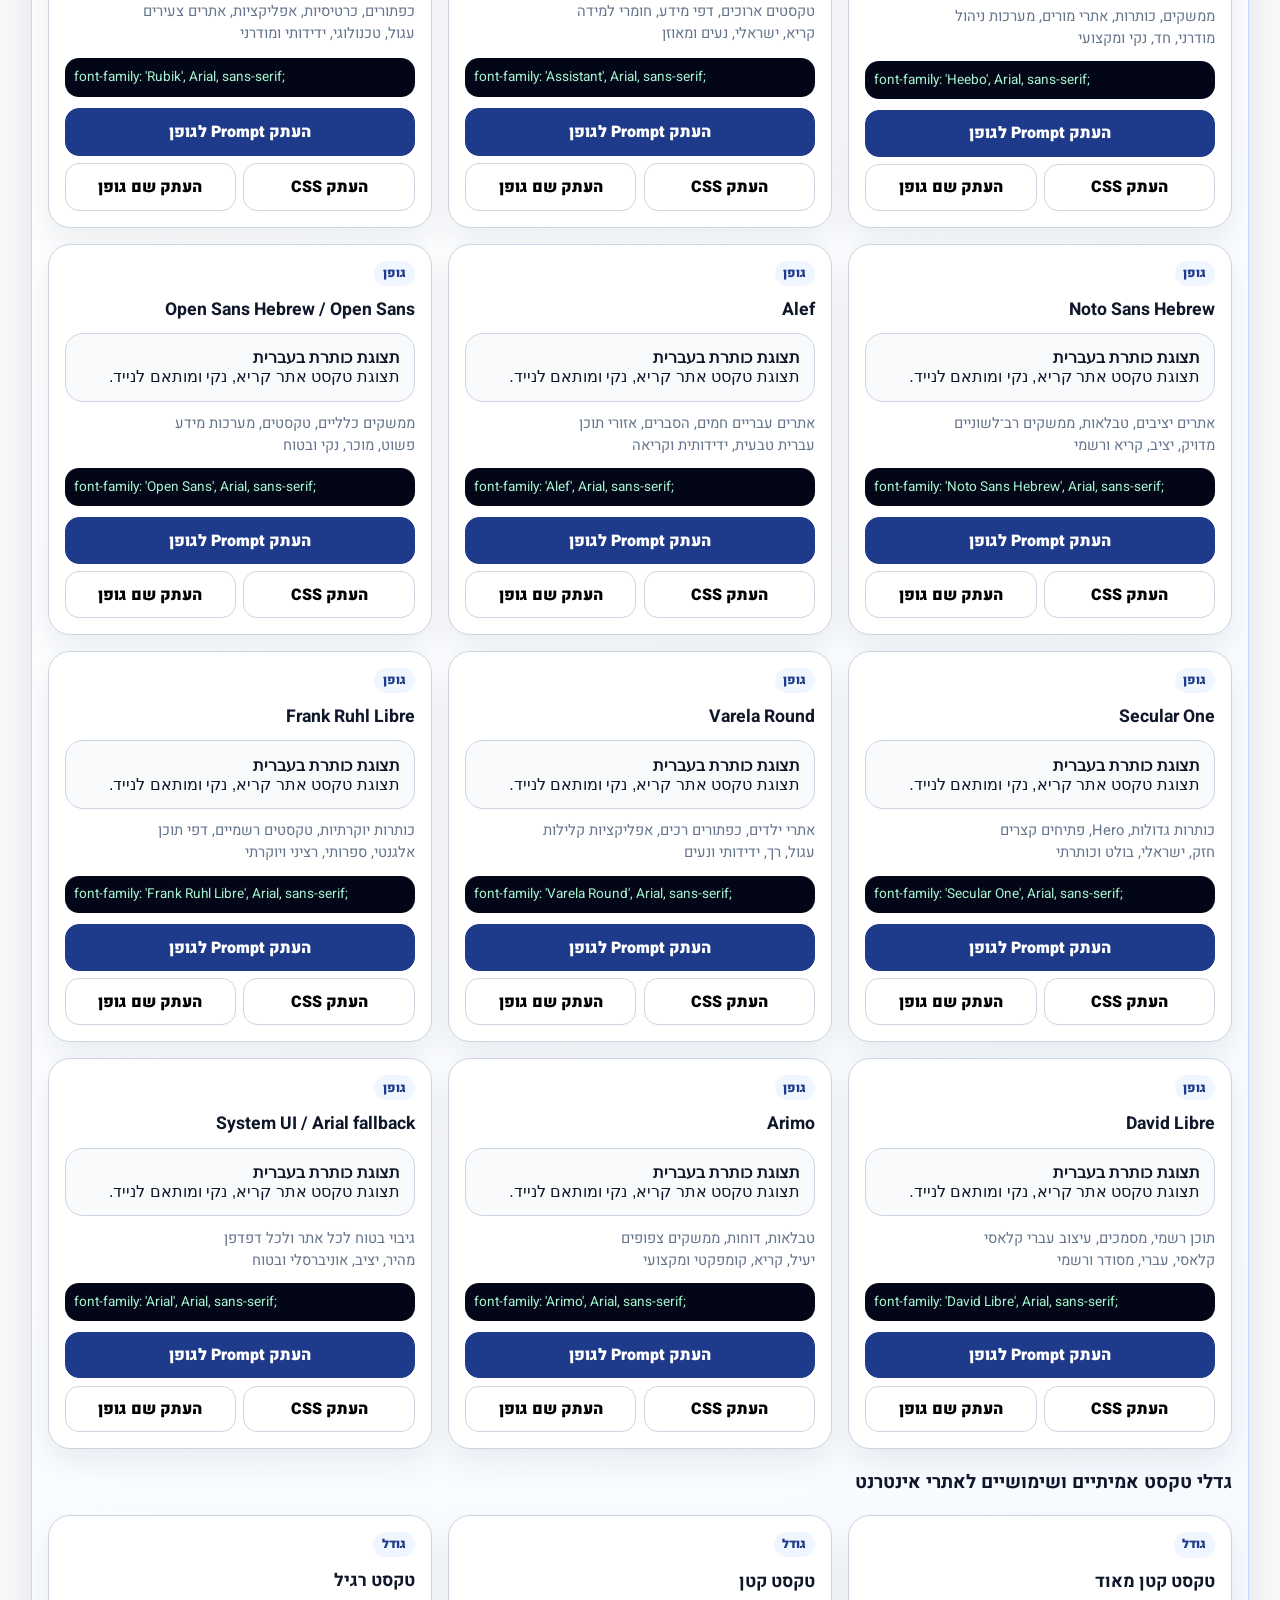
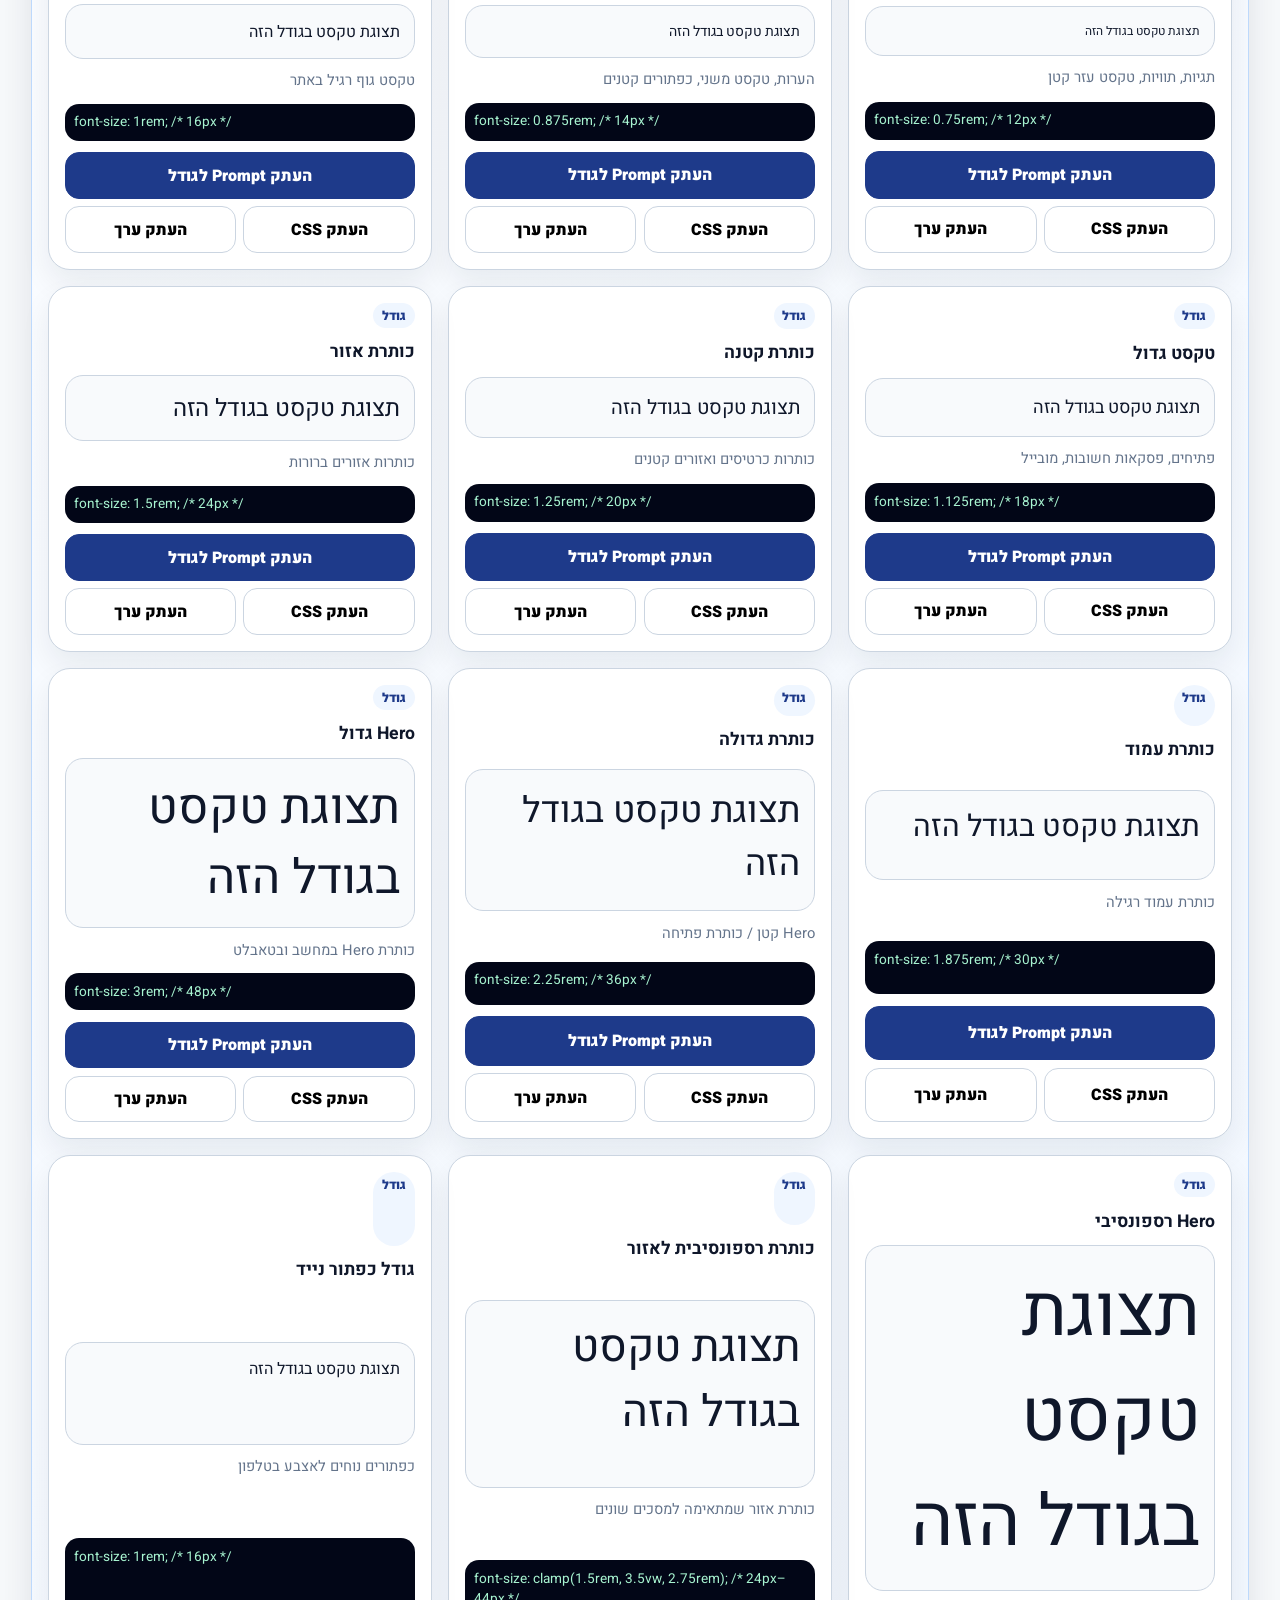
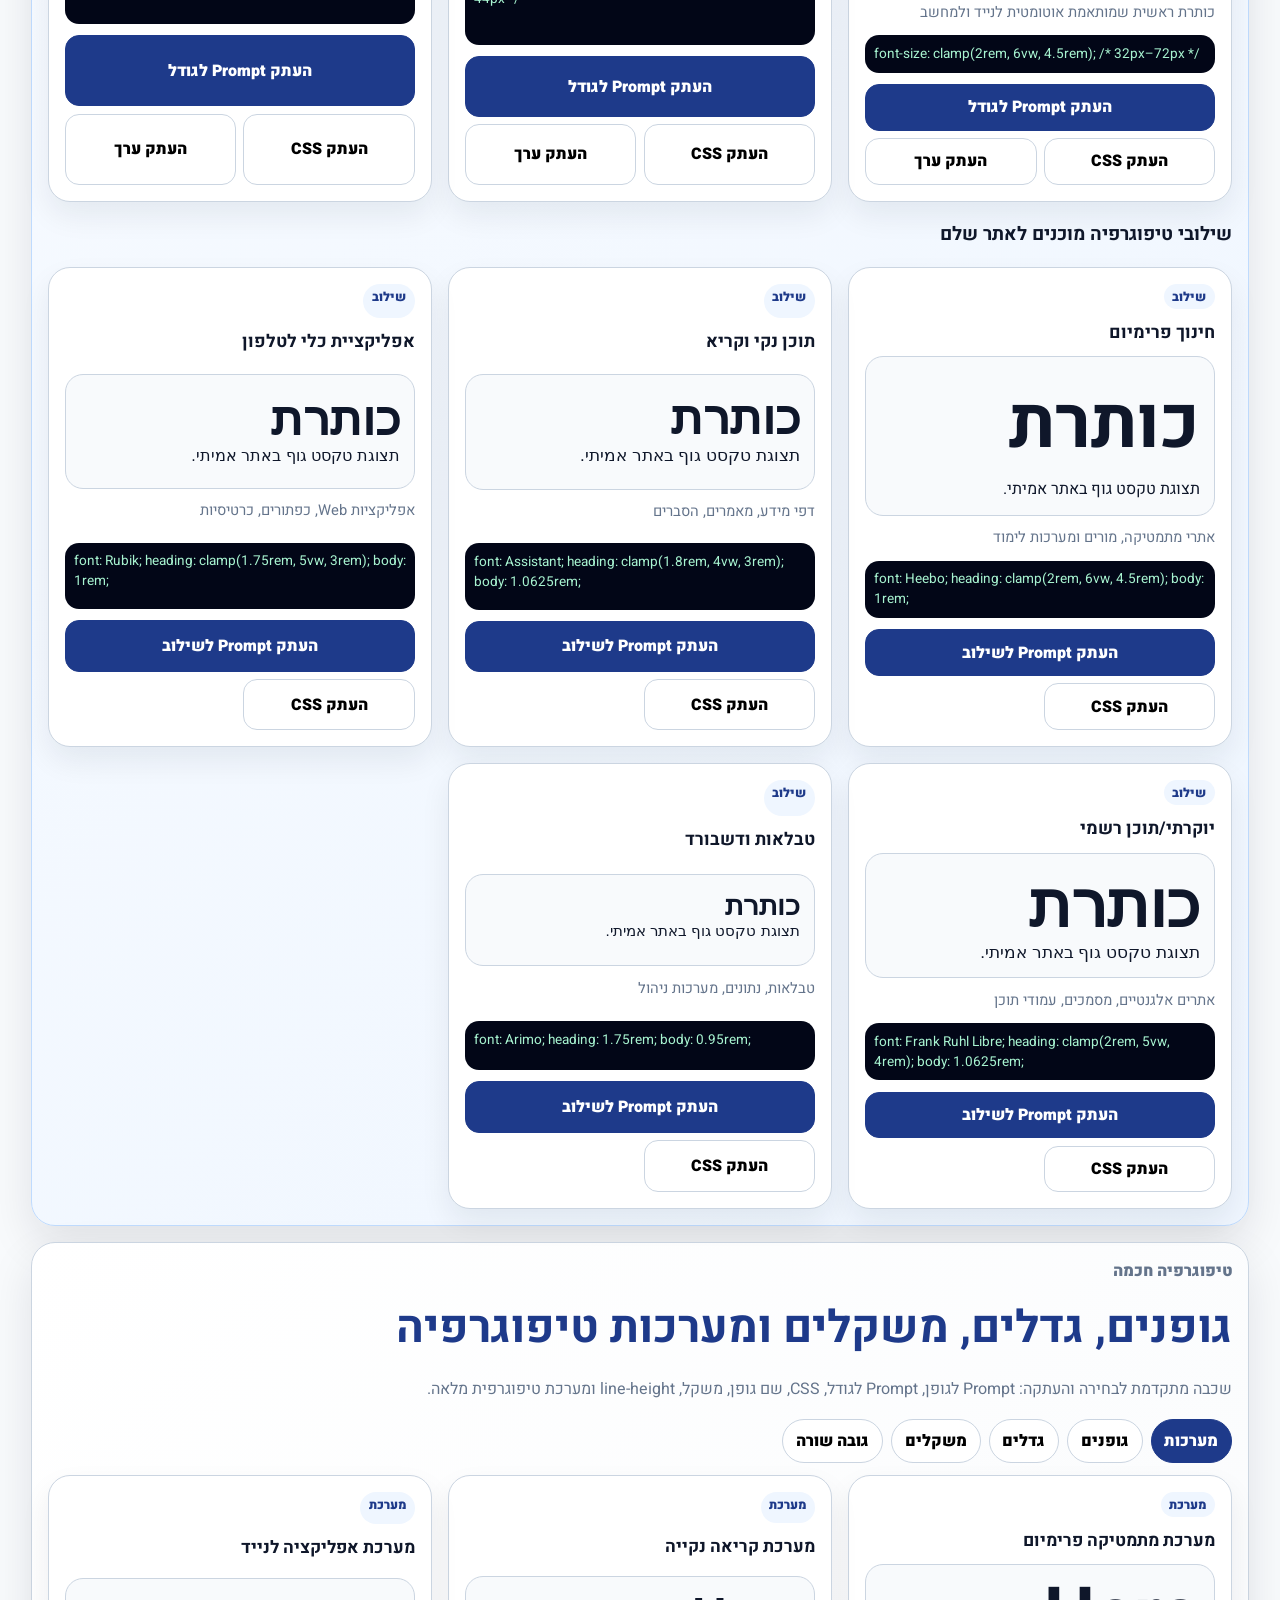
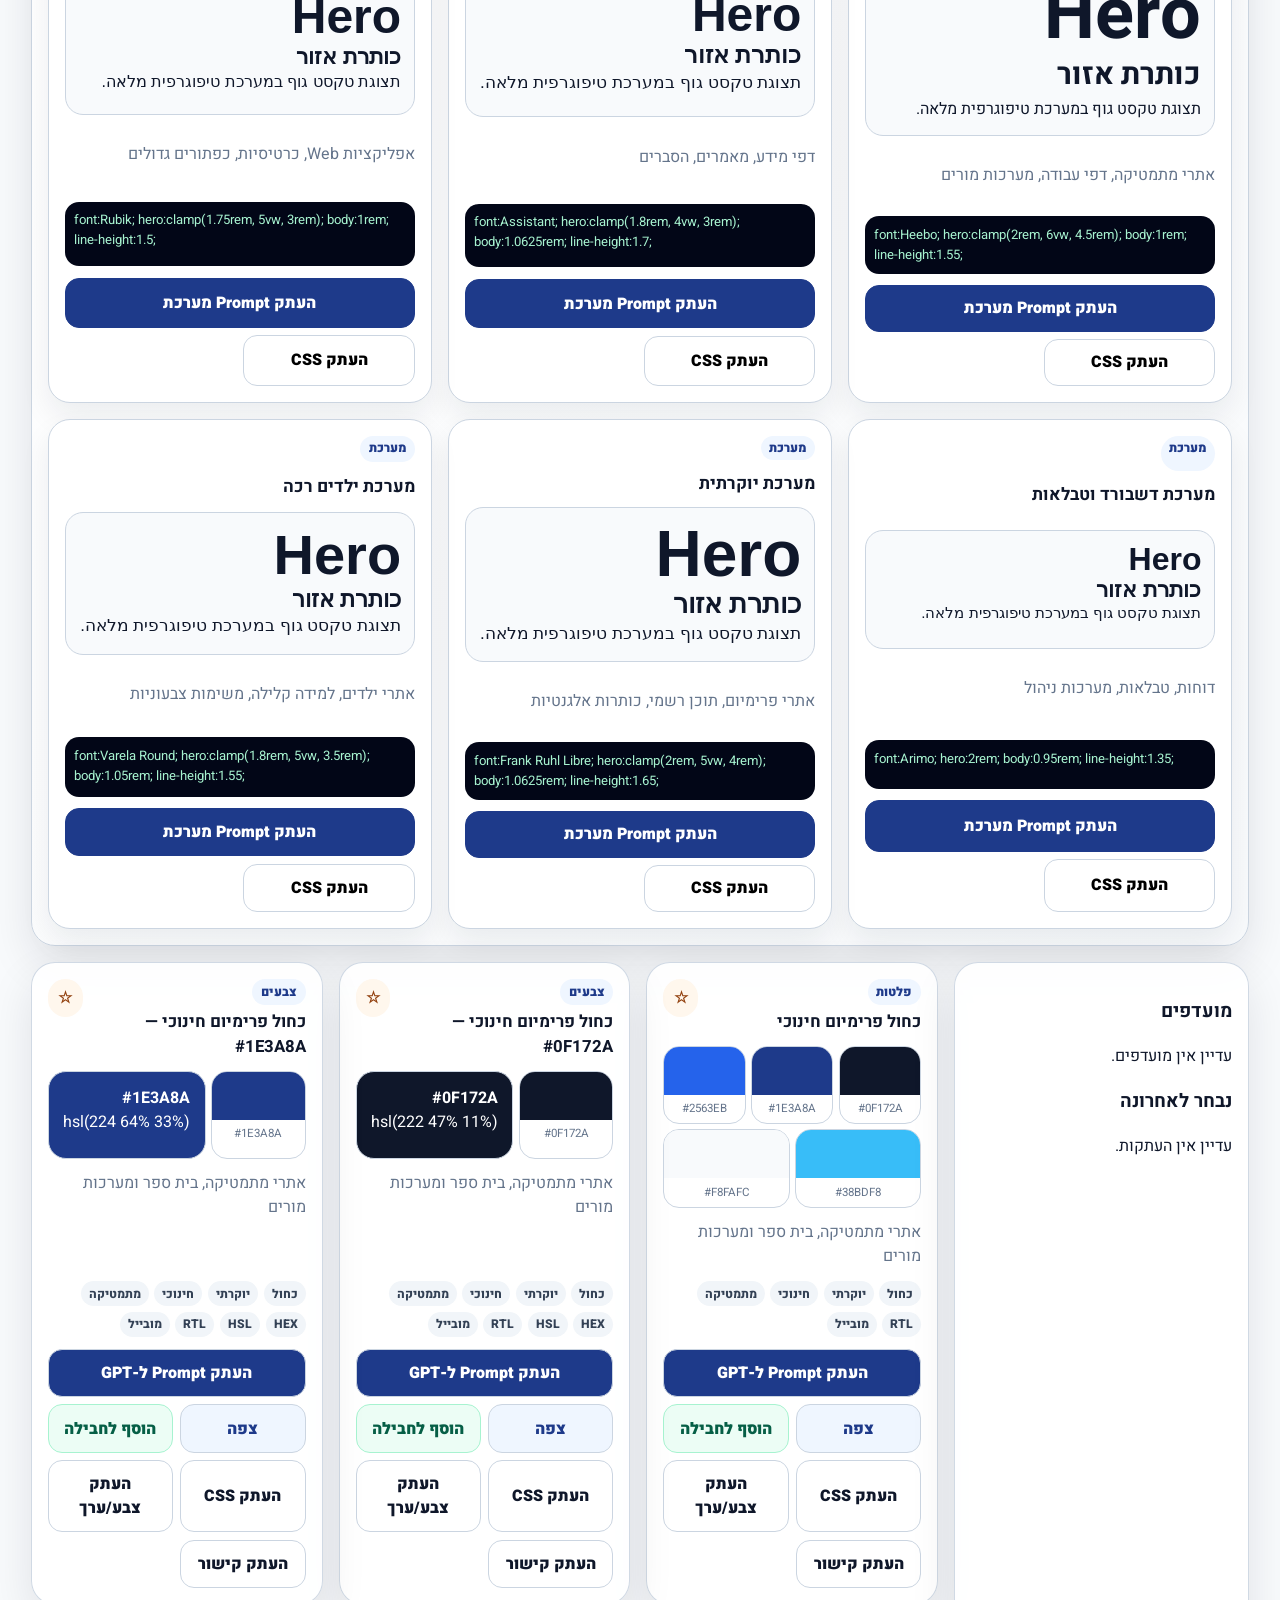
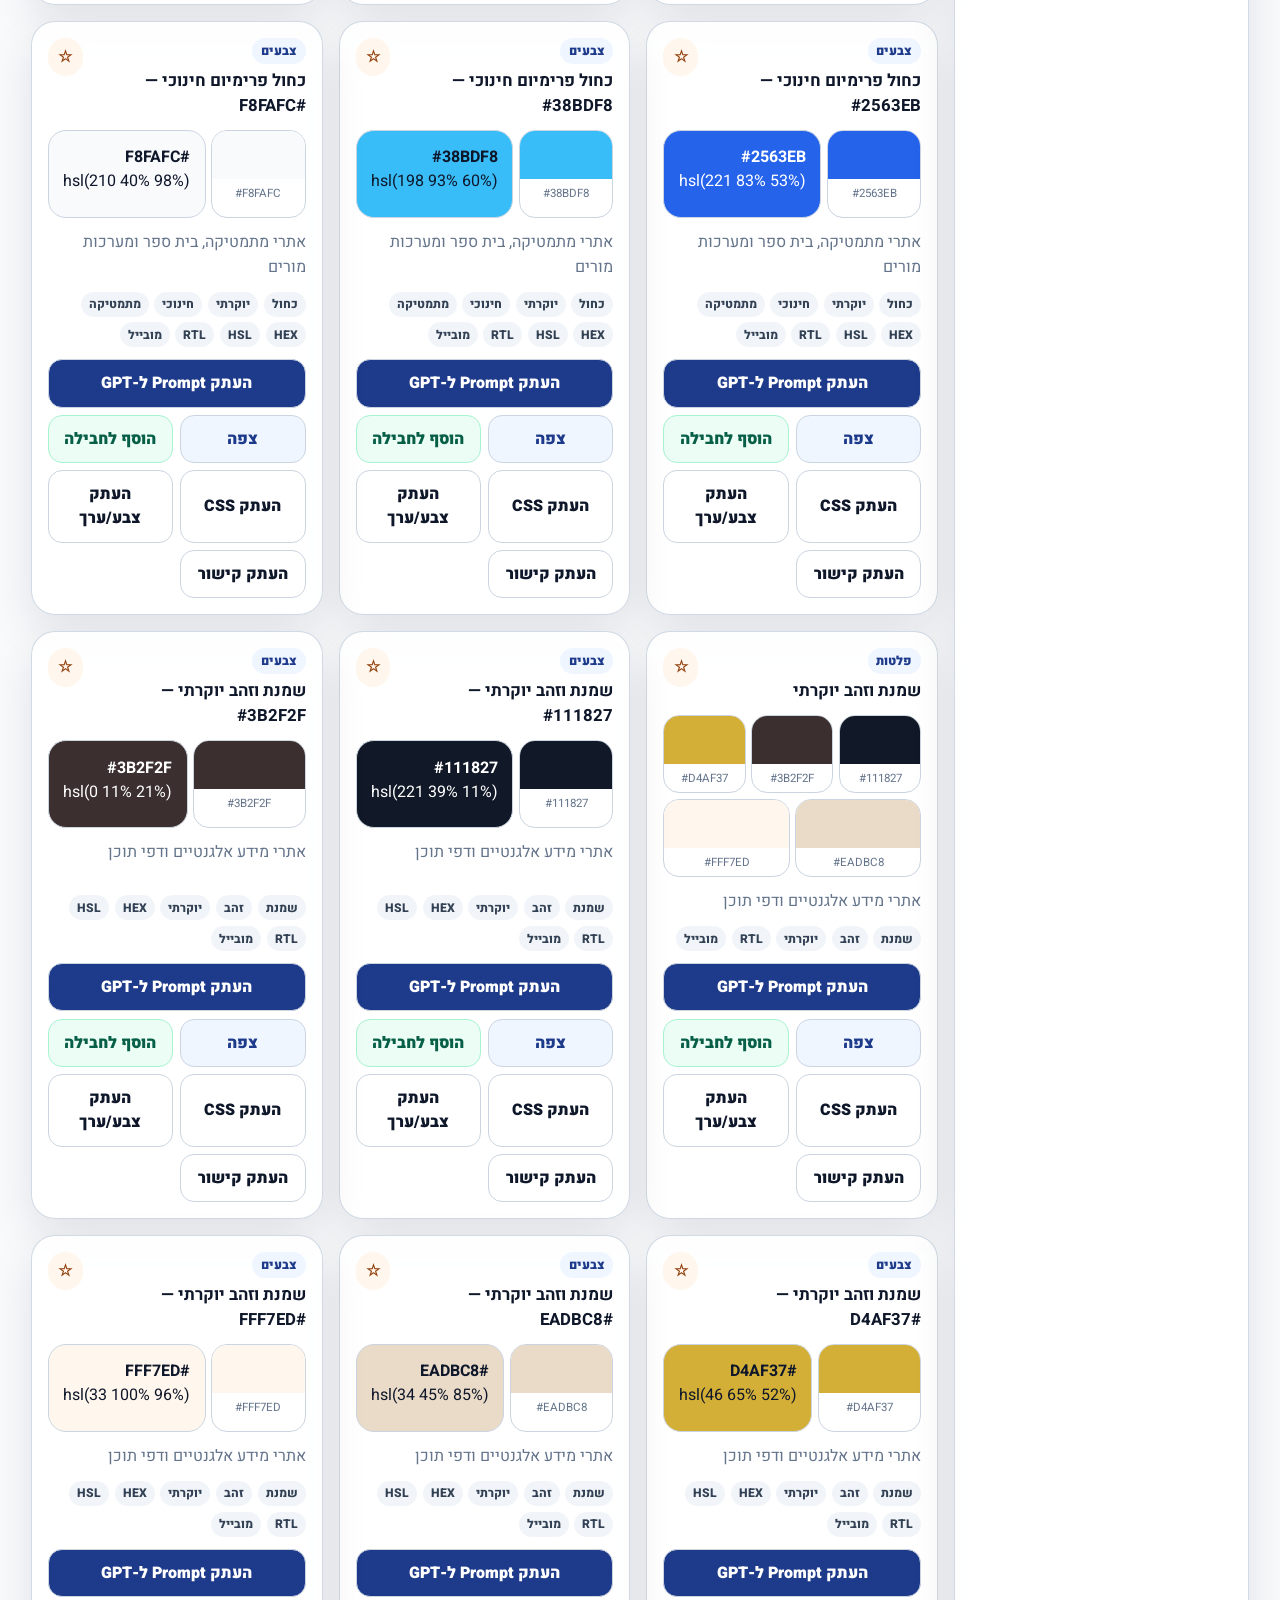
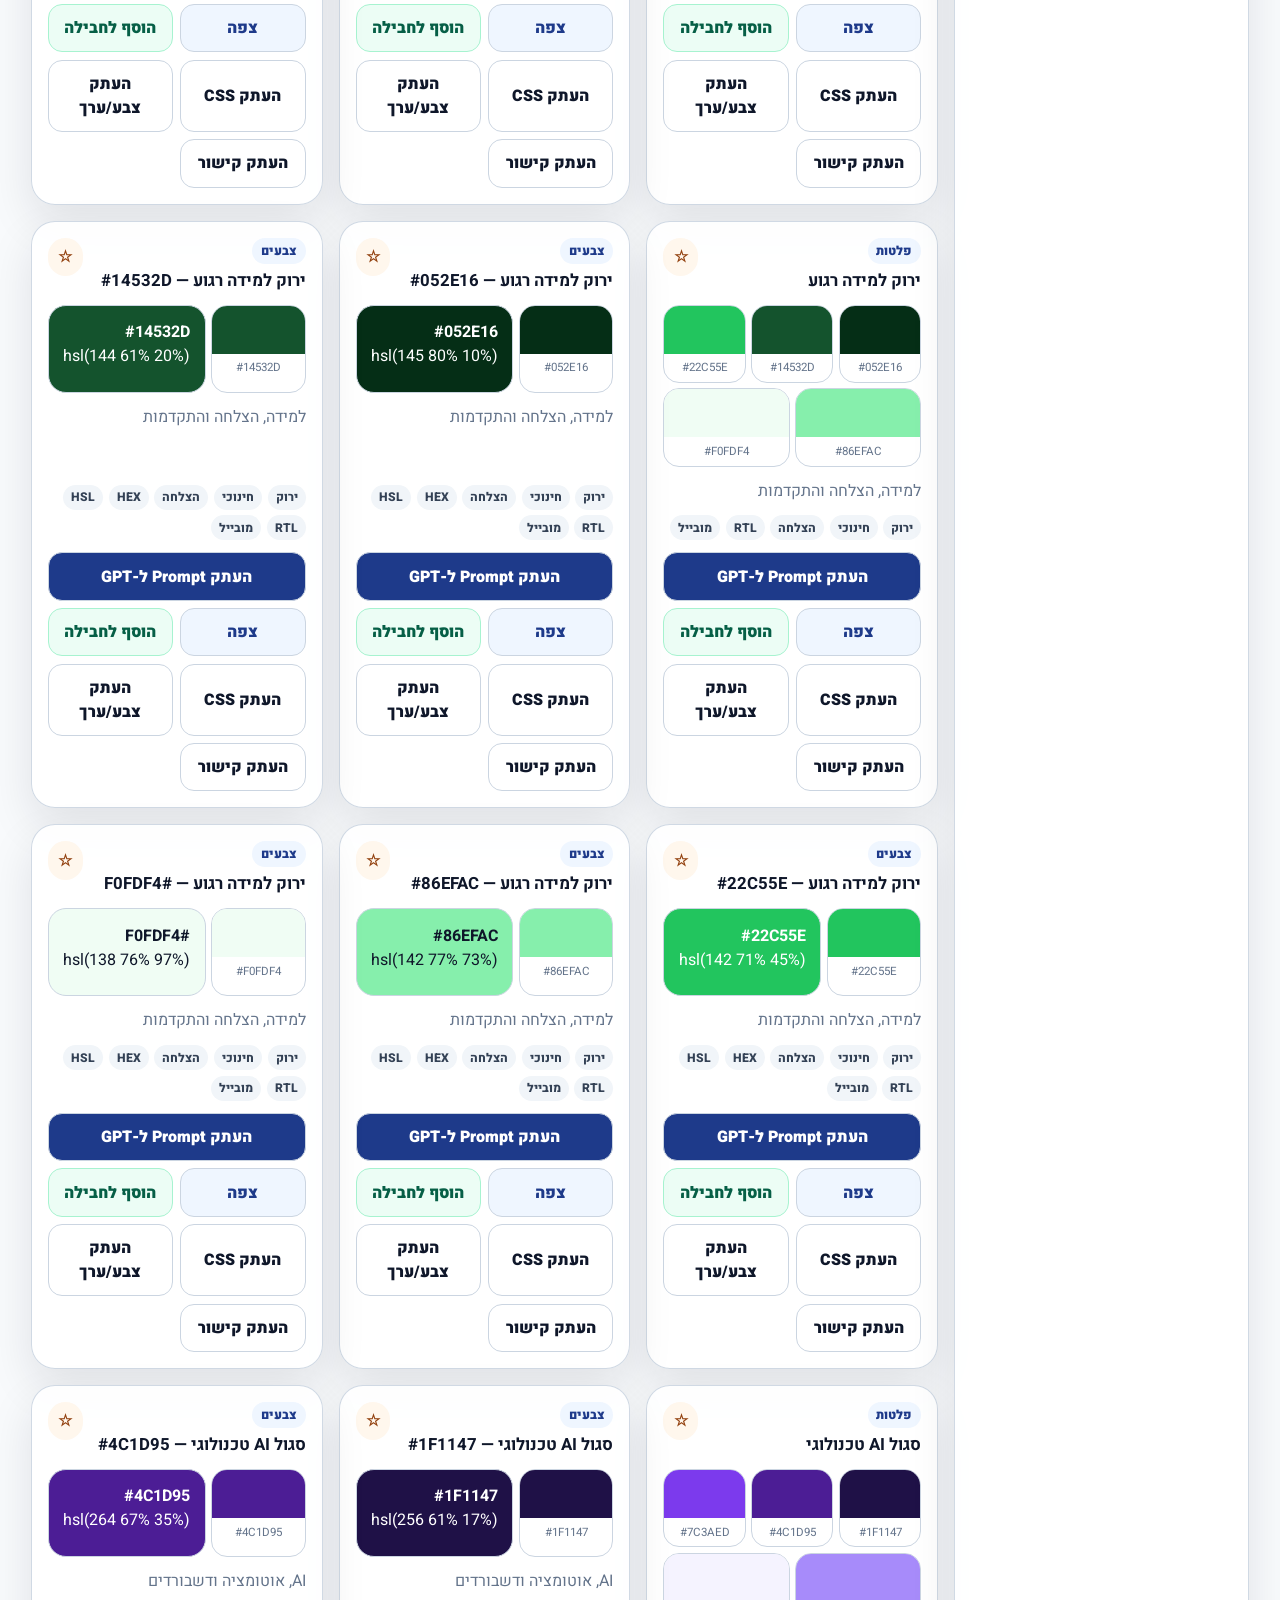
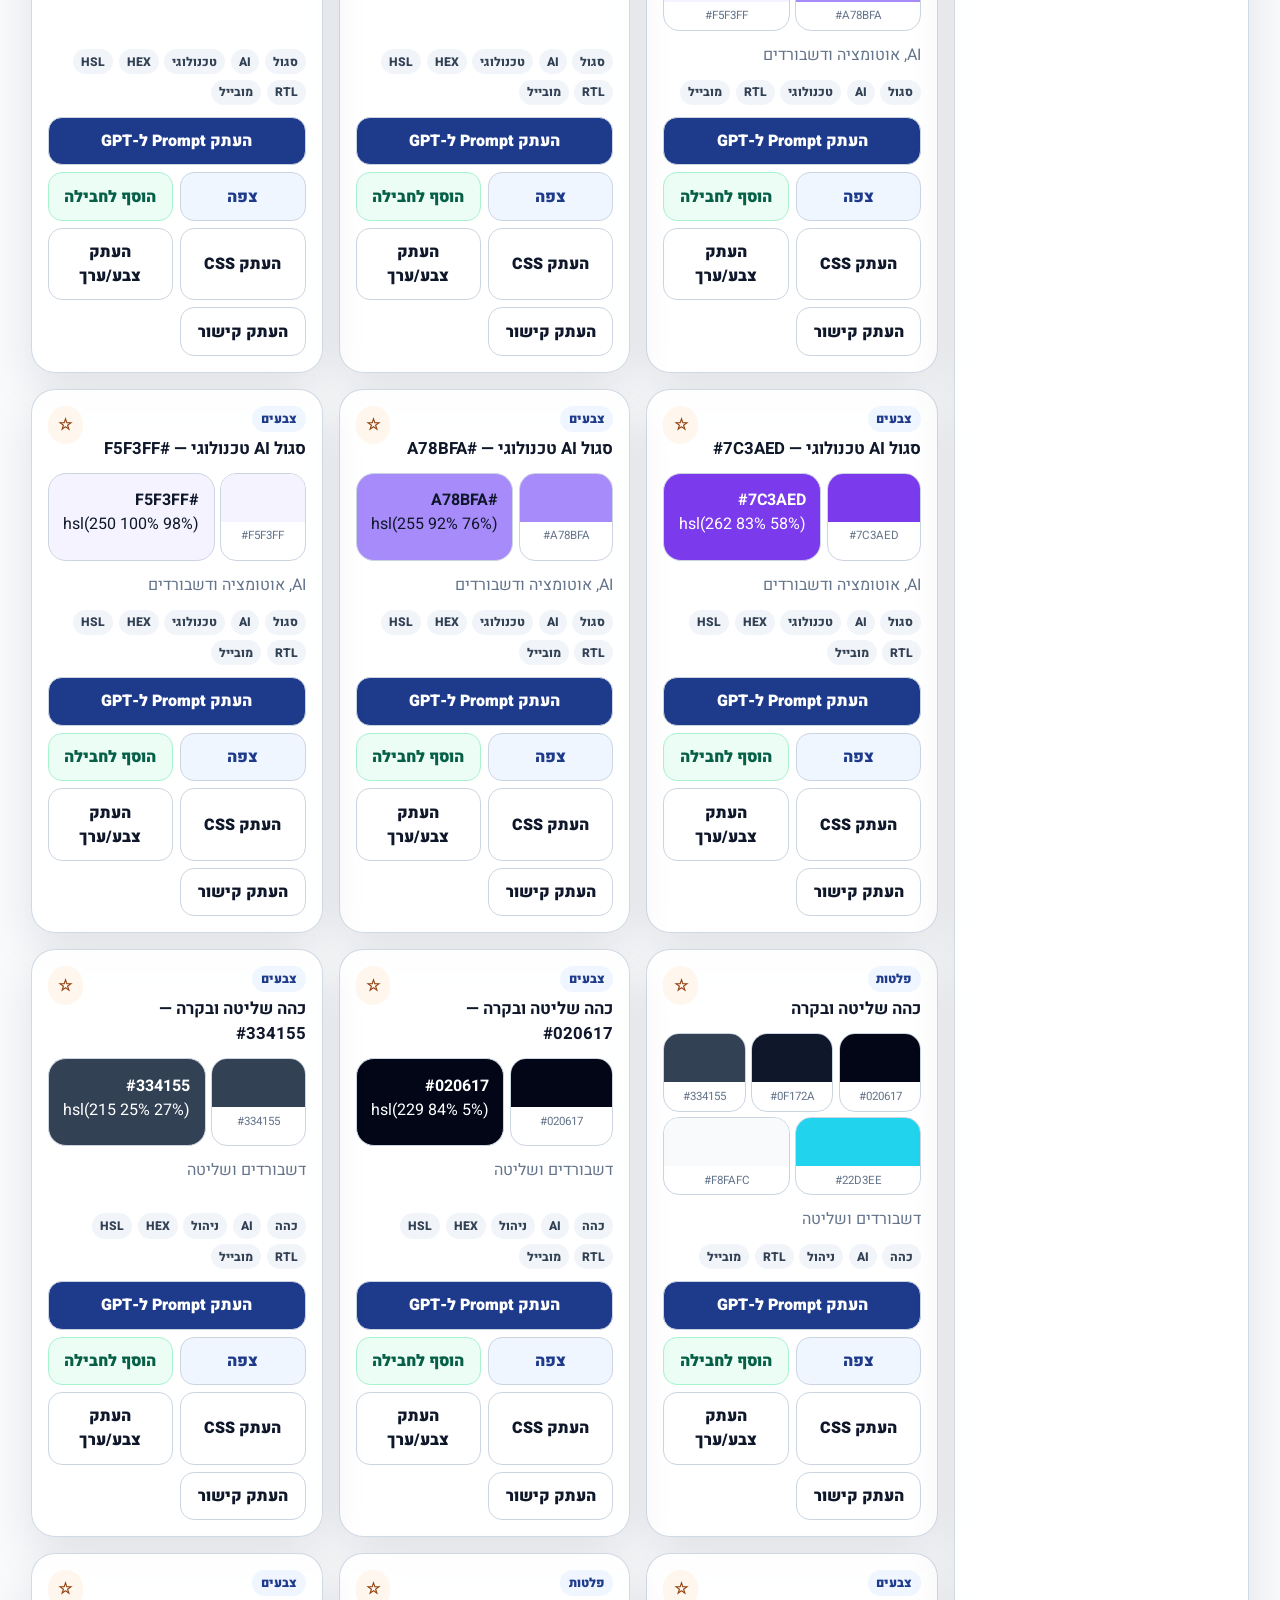
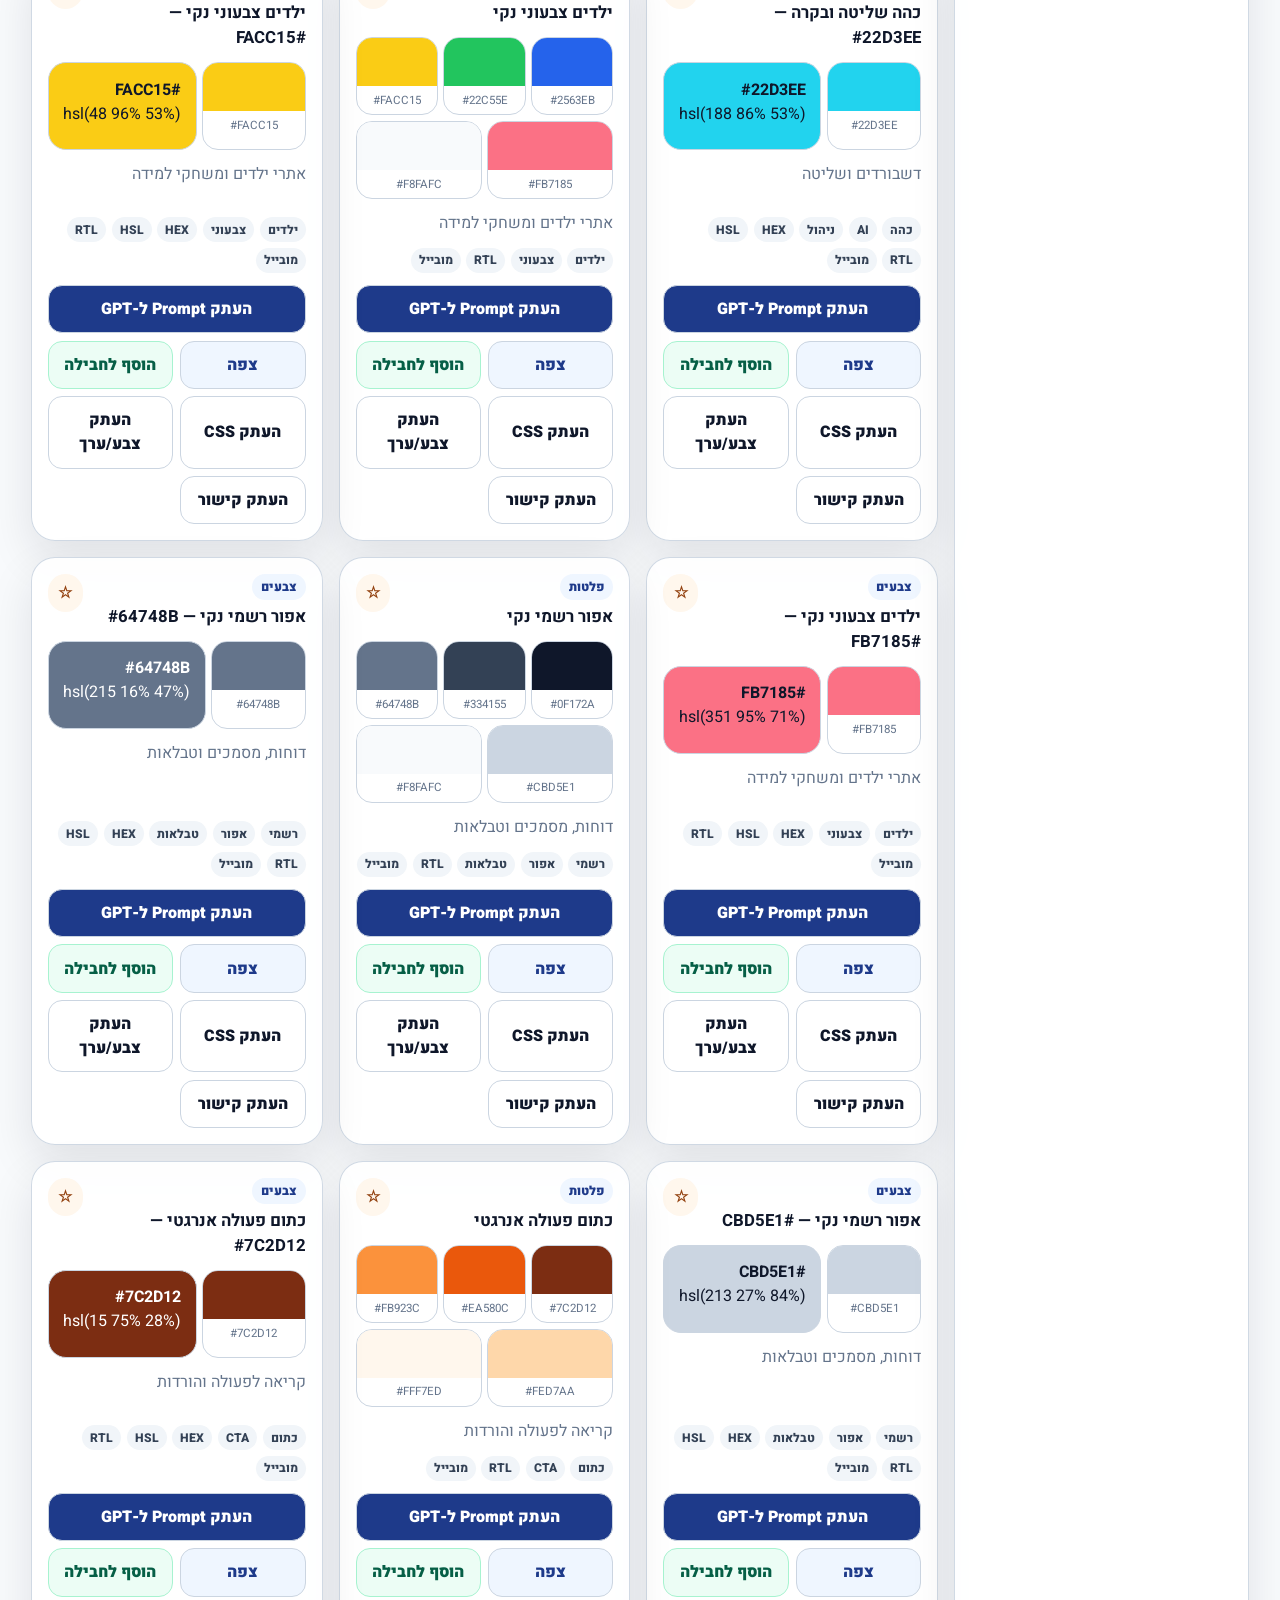
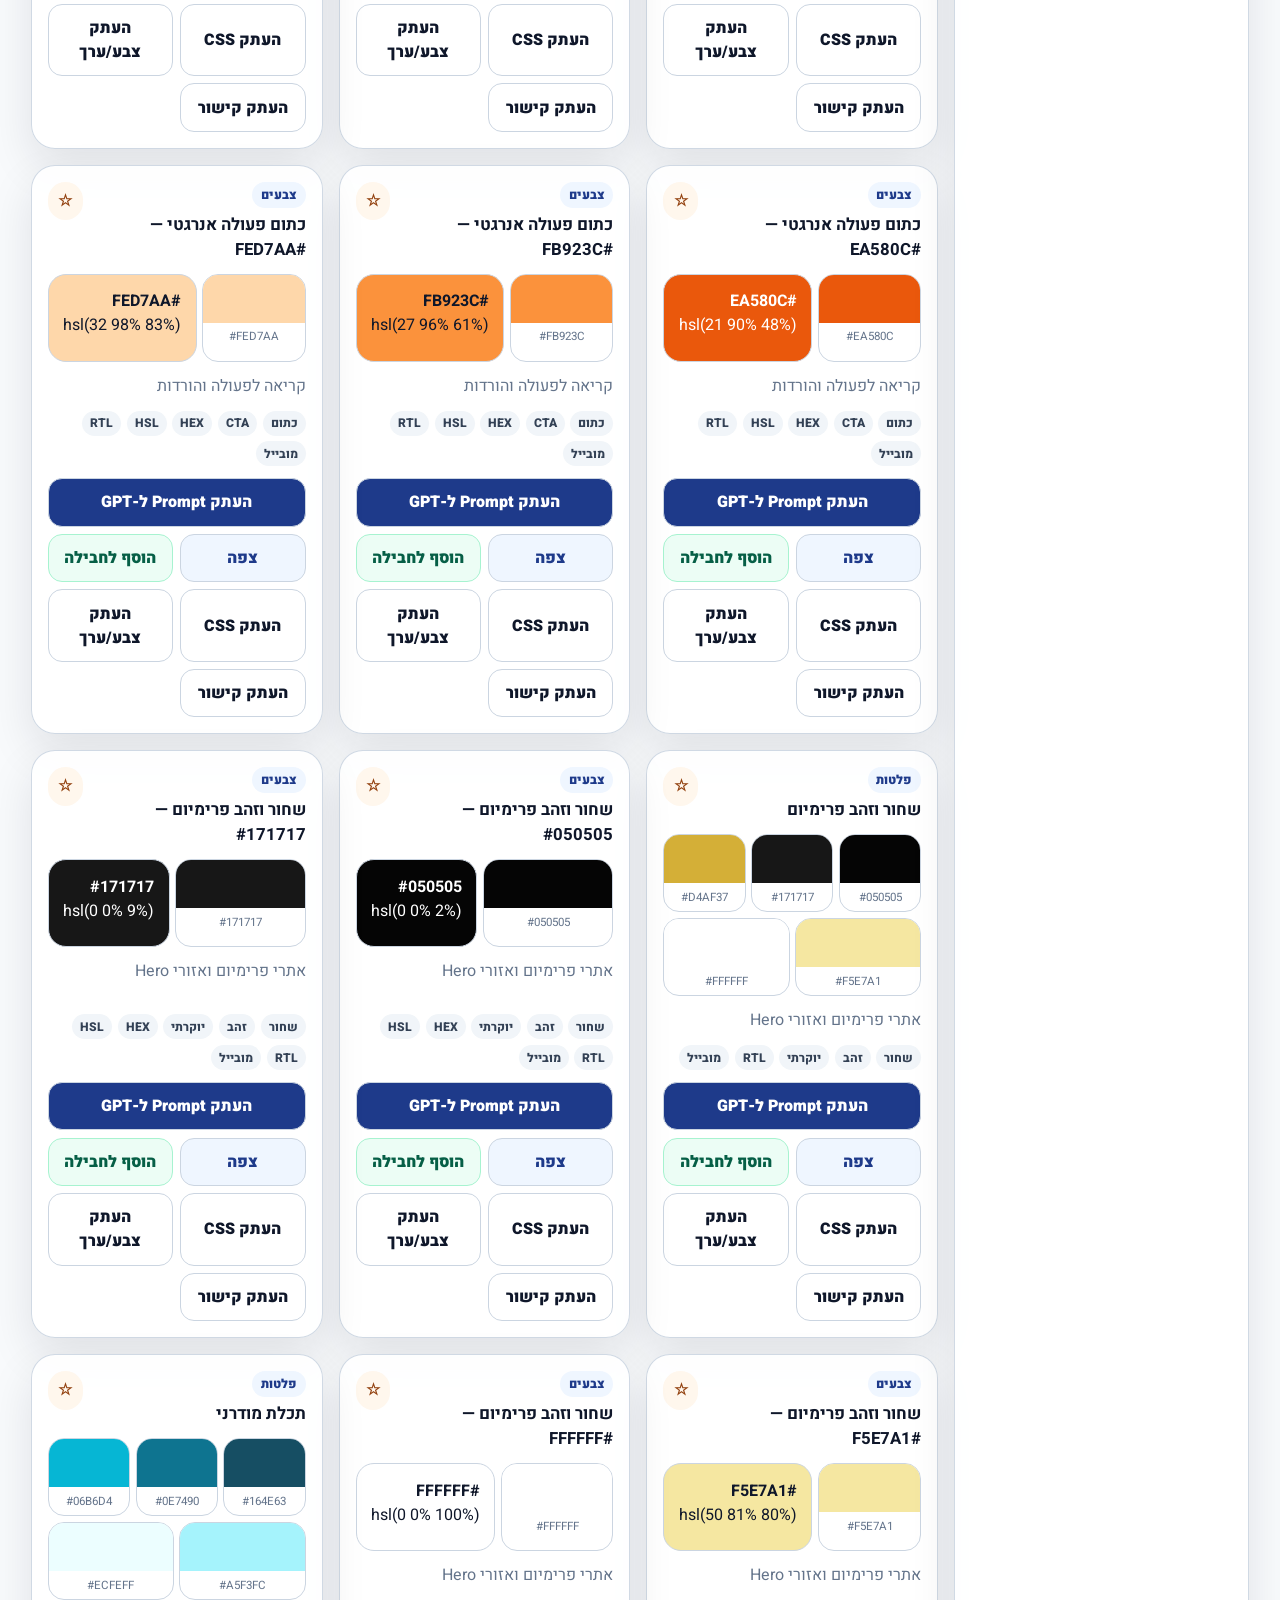
==== commit eb7c21a6: "Load zero demo guard on main app" ====
--- a/index.html
+++ b/index.html
@@ -9,4 +9,4 @@
     <button id="copyBundlePrompt" type="button">העתק Prompt חבילה</button>
     <button id="clearBundle" type="button">נקה בחירה</button>
   </div>
-</section><section class="layout"><aside class="side-panel"><h3>מועדפים</h3><div id="favoritesList" class="mini-list">עדיין אין מועדפים.</div><h3>נבחר לאחרונה</h3><div id="recentList" class="mini-list">עדיין אין העתקות.</div></aside><section id="componentGrid" class="component-grid"></section></section></main><div id="viewModal" class="modal" hidden><div class="modal-backdrop" data-close-modal></div><section class="modal-card" role="dialog" aria-modal="true"><button class="modal-close" data-close-modal type="button">×</button><div id="modalContent"></div></section></div><nav class="bottom-nav"><a href="#library">חיפוש</a><a href="#advancedTypography">גופנים</a><a href="smart-builder.html">Builder</a><a href="qa-mobile.html">בדיקה</a><button data-copy-special="newSiteRepoPrompt" type="button">צור אתר</button></nav><div id="toast" class="toast"></div><button id="backToTop" class="back-to-top" type="button">↑</button><script src="script.js"></script><script src="typography-extension.js"></script><script src="advanced-typography-extension.js"></script></body></html>
+</section><section class="layout"><aside class="side-panel"><h3>מועדפים</h3><div id="favoritesList" class="mini-list">עדיין אין מועדפים.</div><h3>נבחר לאחרונה</h3><div id="recentList" class="mini-list">עדיין אין העתקות.</div></aside><section id="componentGrid" class="component-grid"></section></section></main><div id="viewModal" class="modal" hidden><div class="modal-backdrop" data-close-modal></div><section class="modal-card" role="dialog" aria-modal="true"><button class="modal-close" data-close-modal type="button">×</button><div id="modalContent"></div></section></div><nav class="bottom-nav"><a href="#library">חיפוש</a><a href="#advancedTypography">גופנים</a><a href="smart-builder.html">Builder</a><a href="qa-mobile.html">בדיקה</a><button data-copy-special="newSiteRepoPrompt" type="button">צור אתר</button></nav><div id="toast" class="toast"></div><button id="backToTop" class="back-to-top" type="button">↑</button><script src="script.js"></script><script src="typography-extension.js"></script><script src="advanced-typography-extension.js"></script><script src="zero-demo-guard.js"></script></body></html>
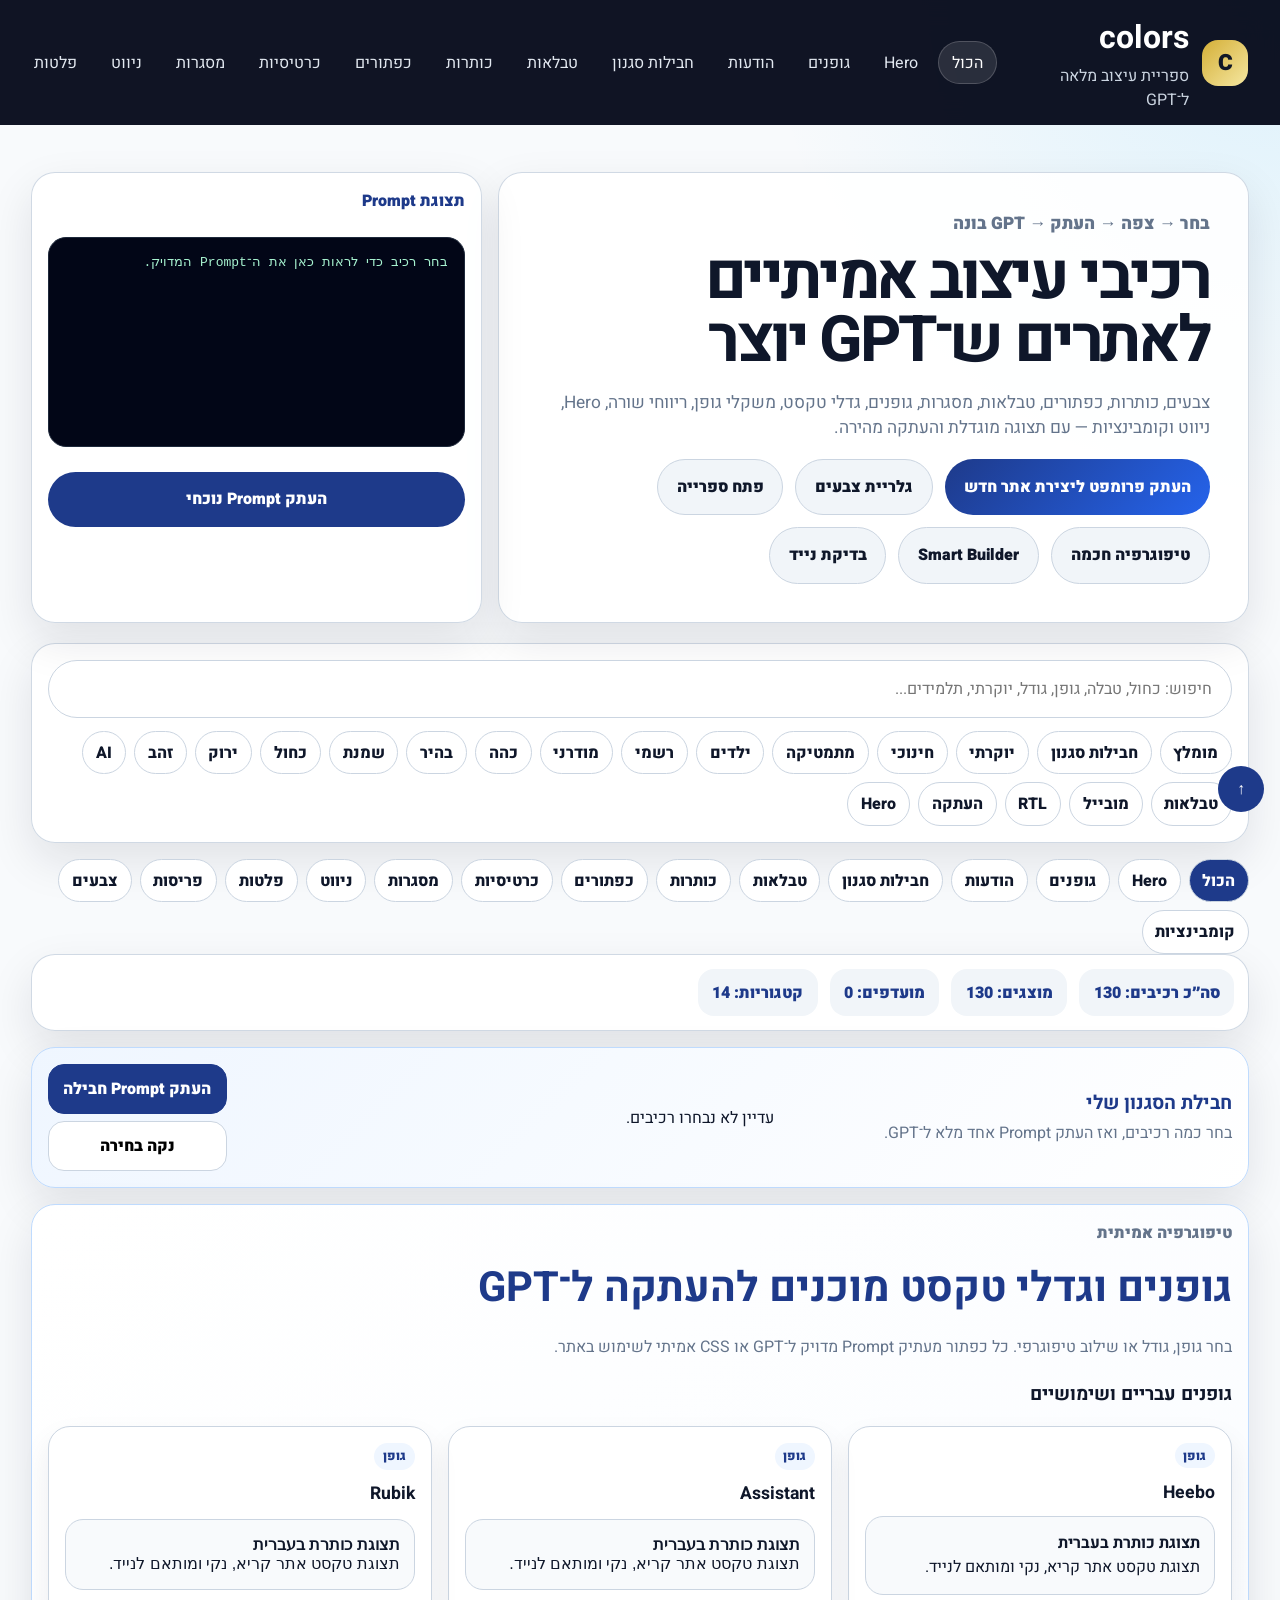
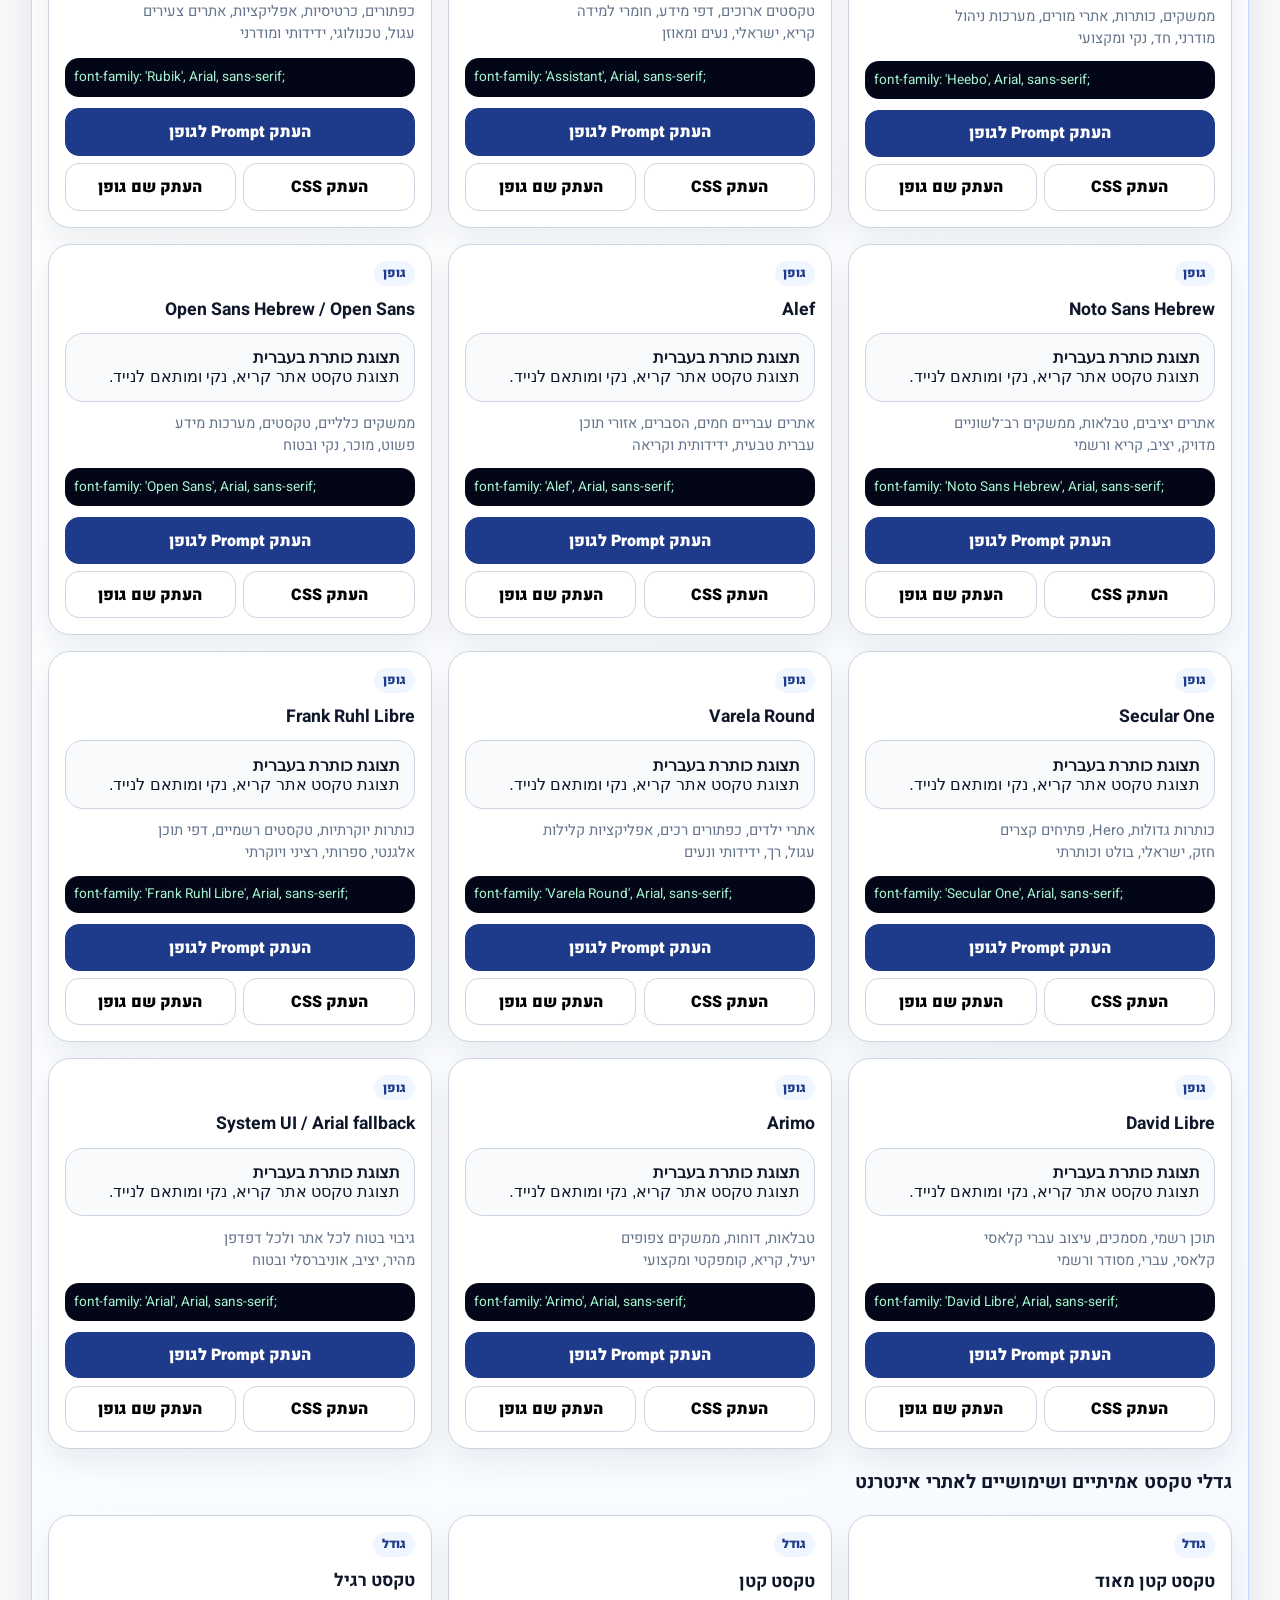
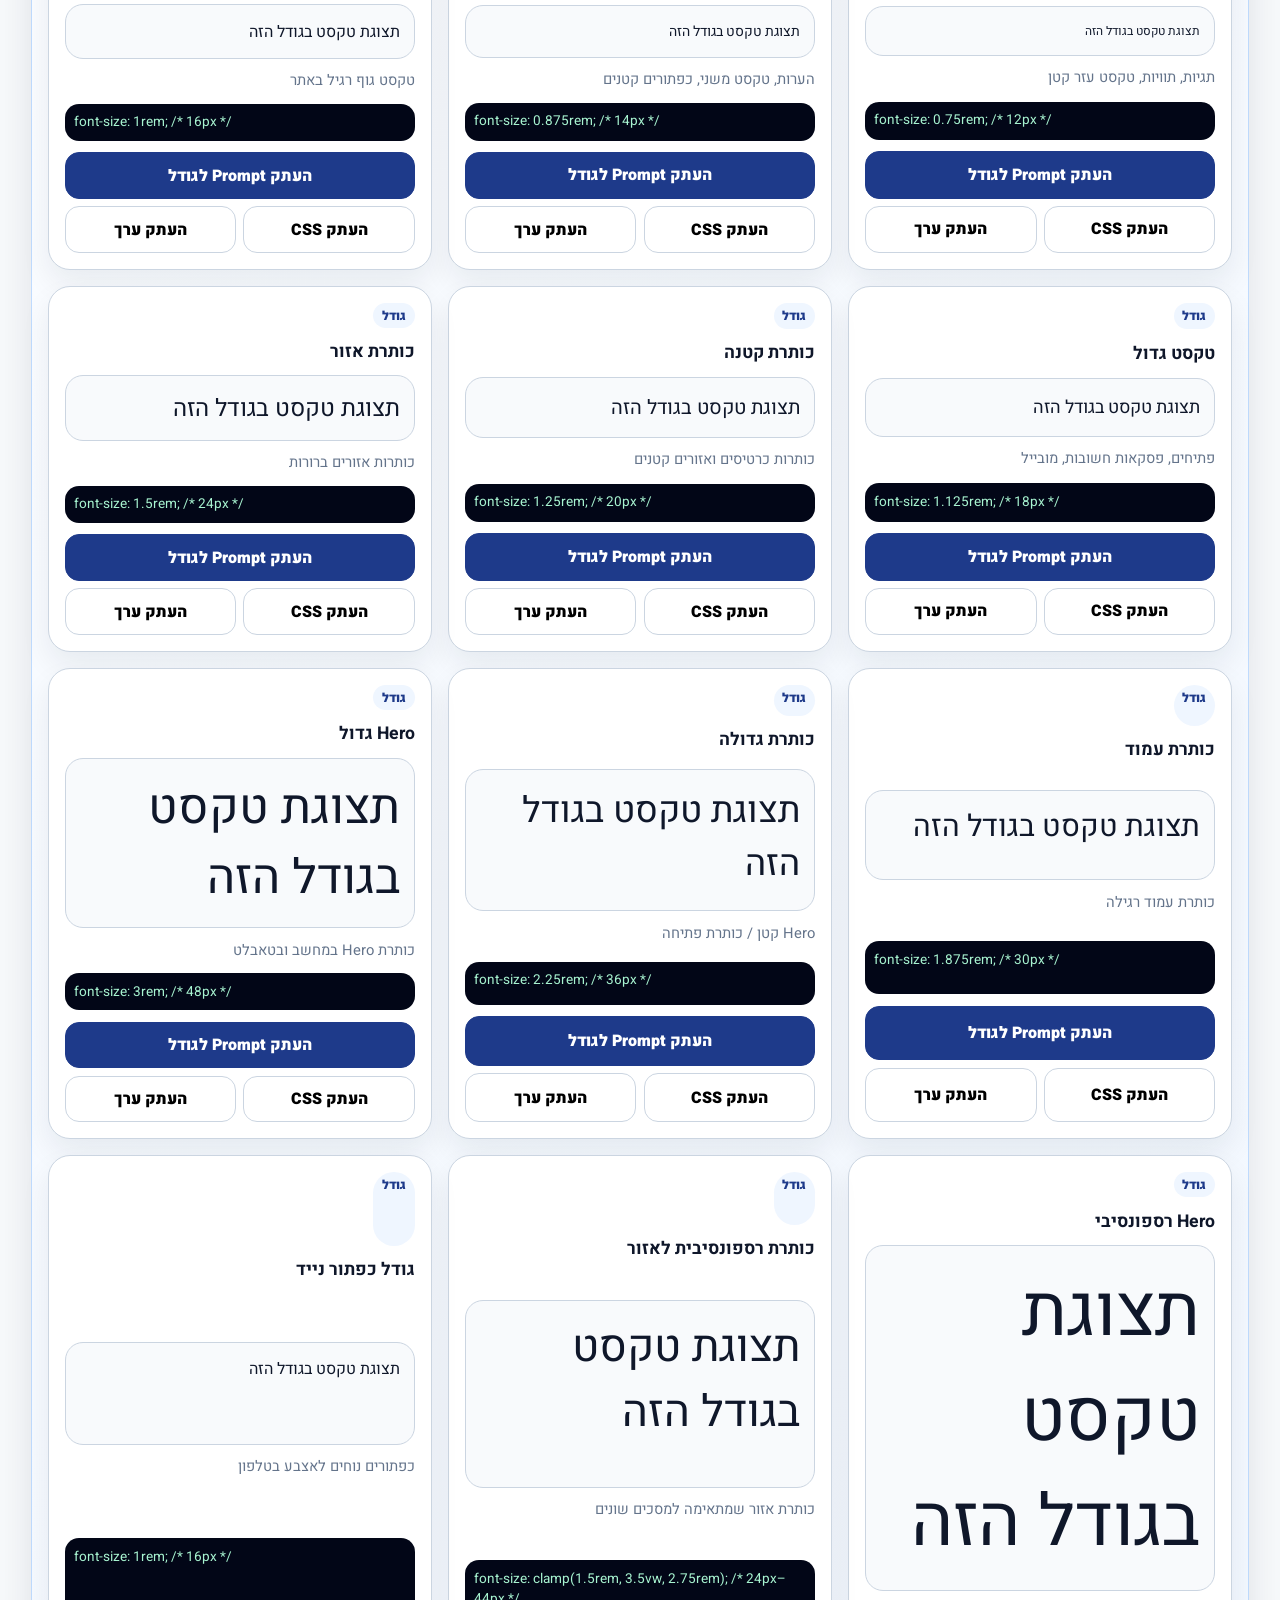
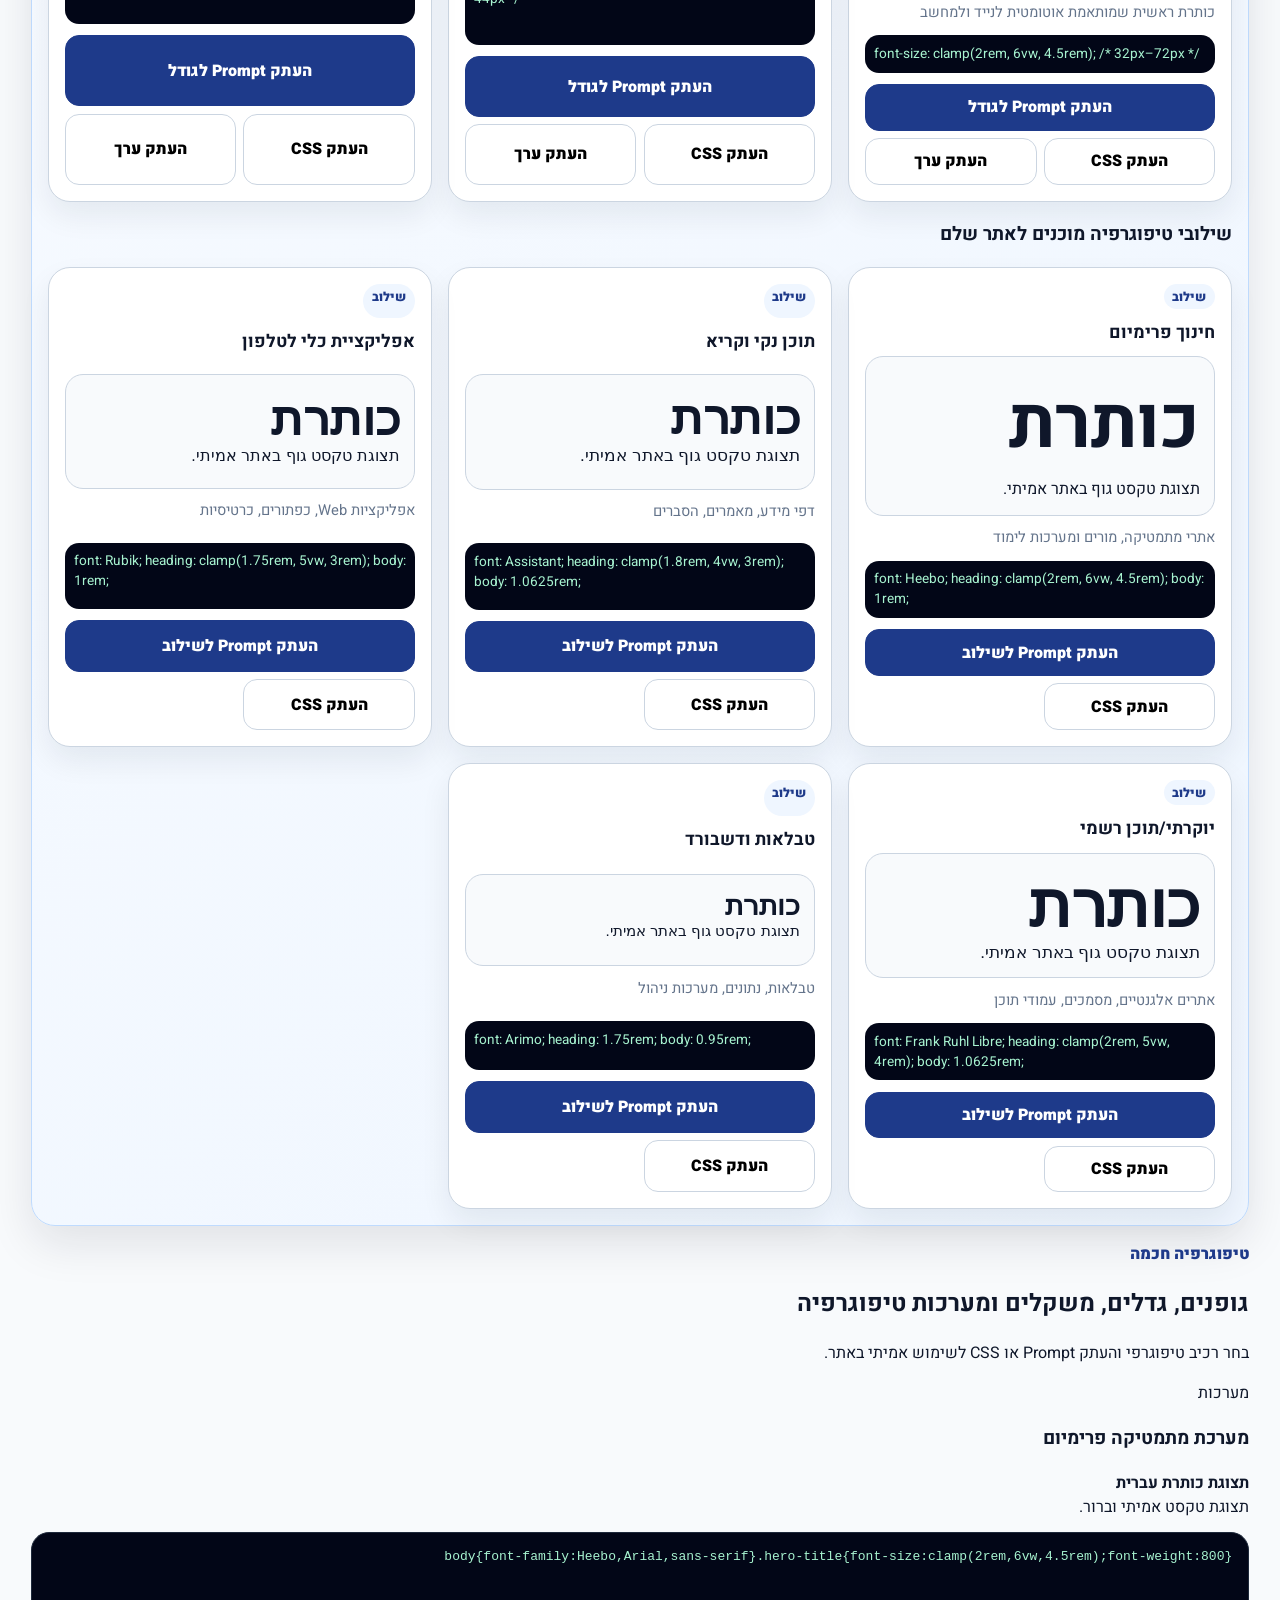
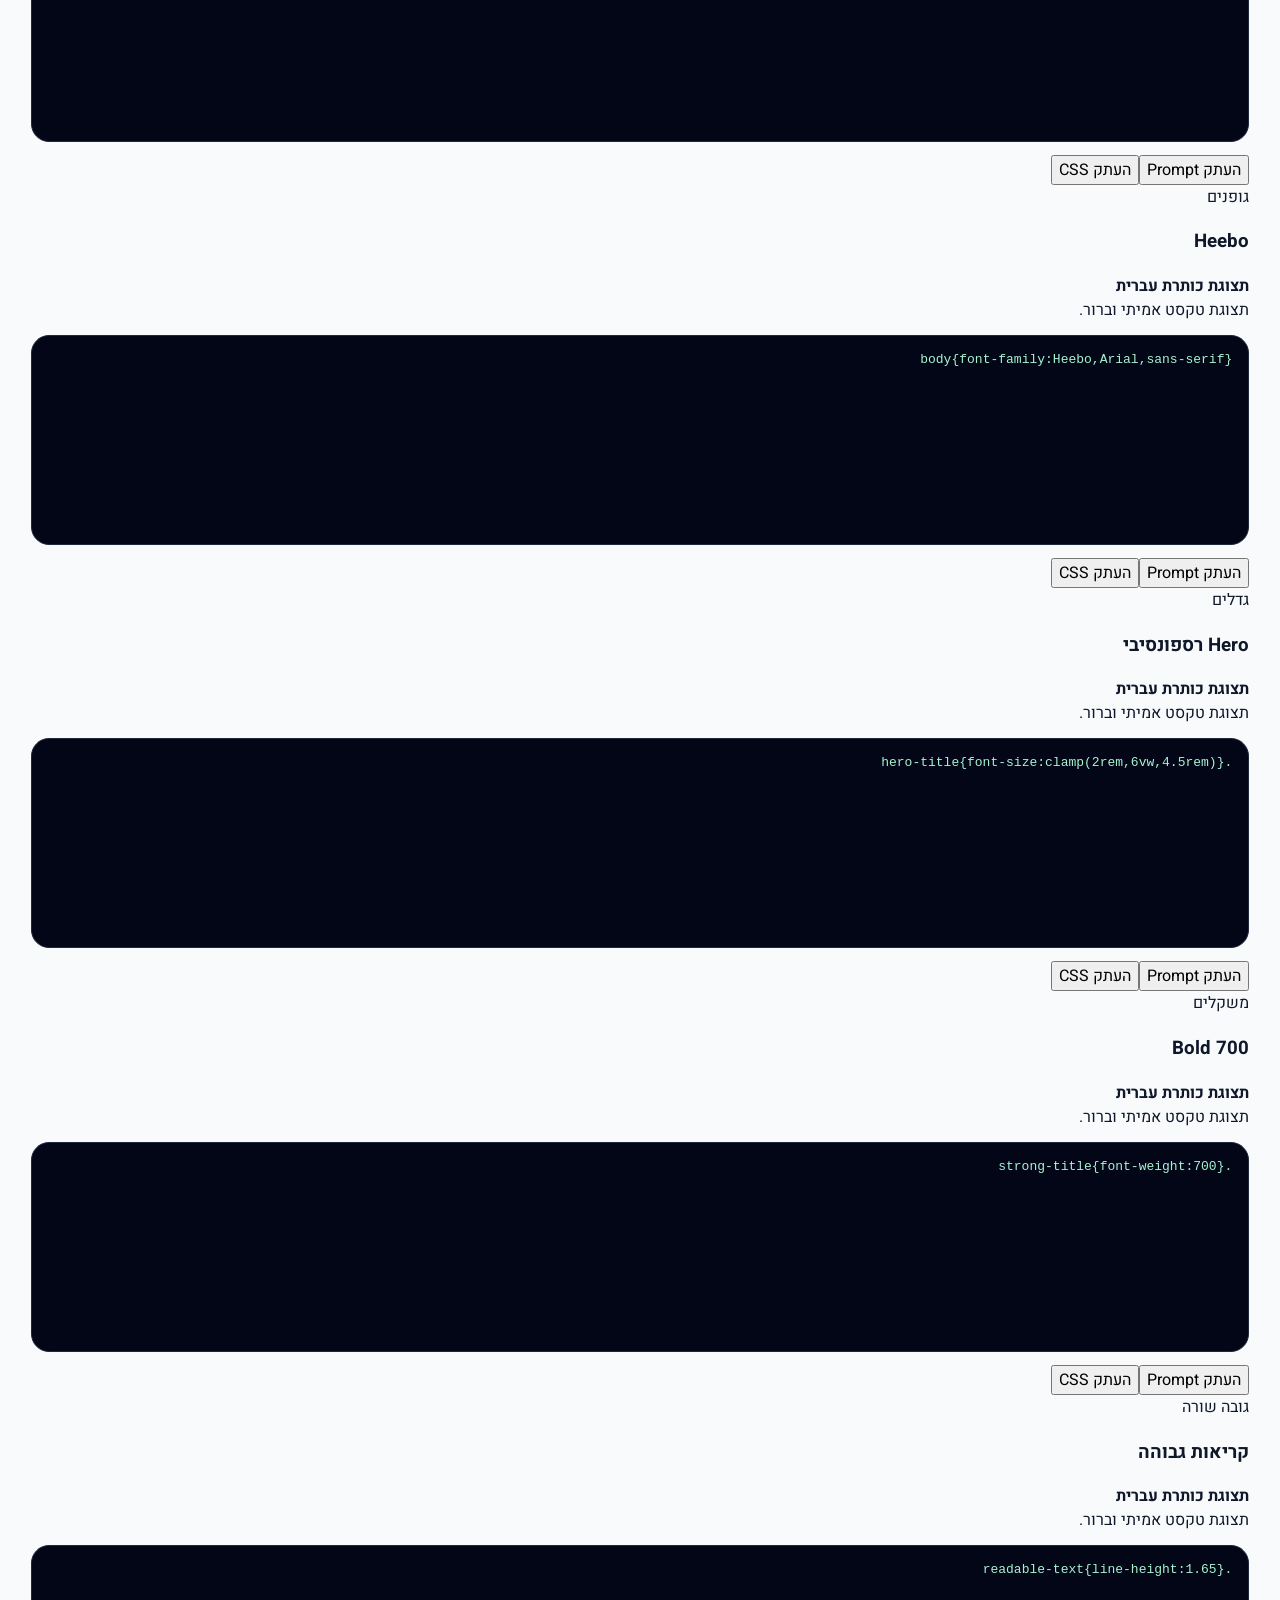
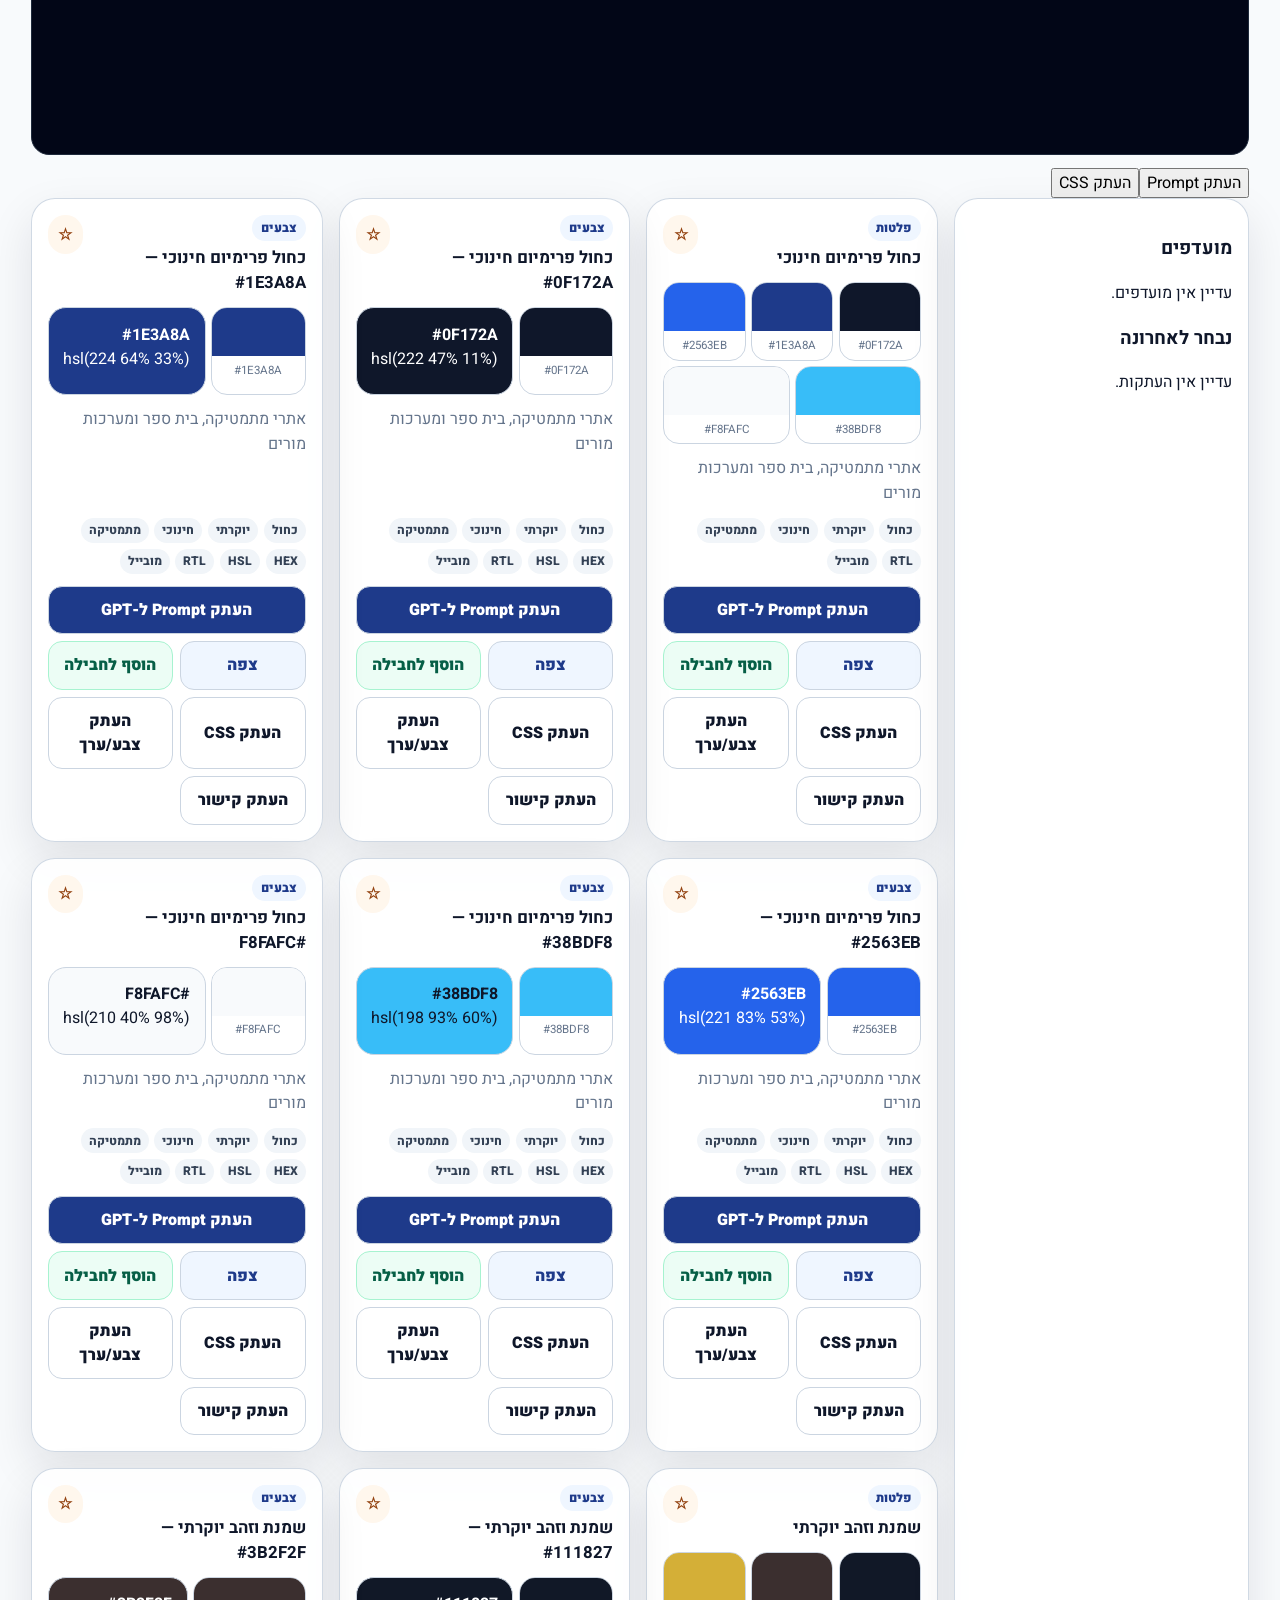
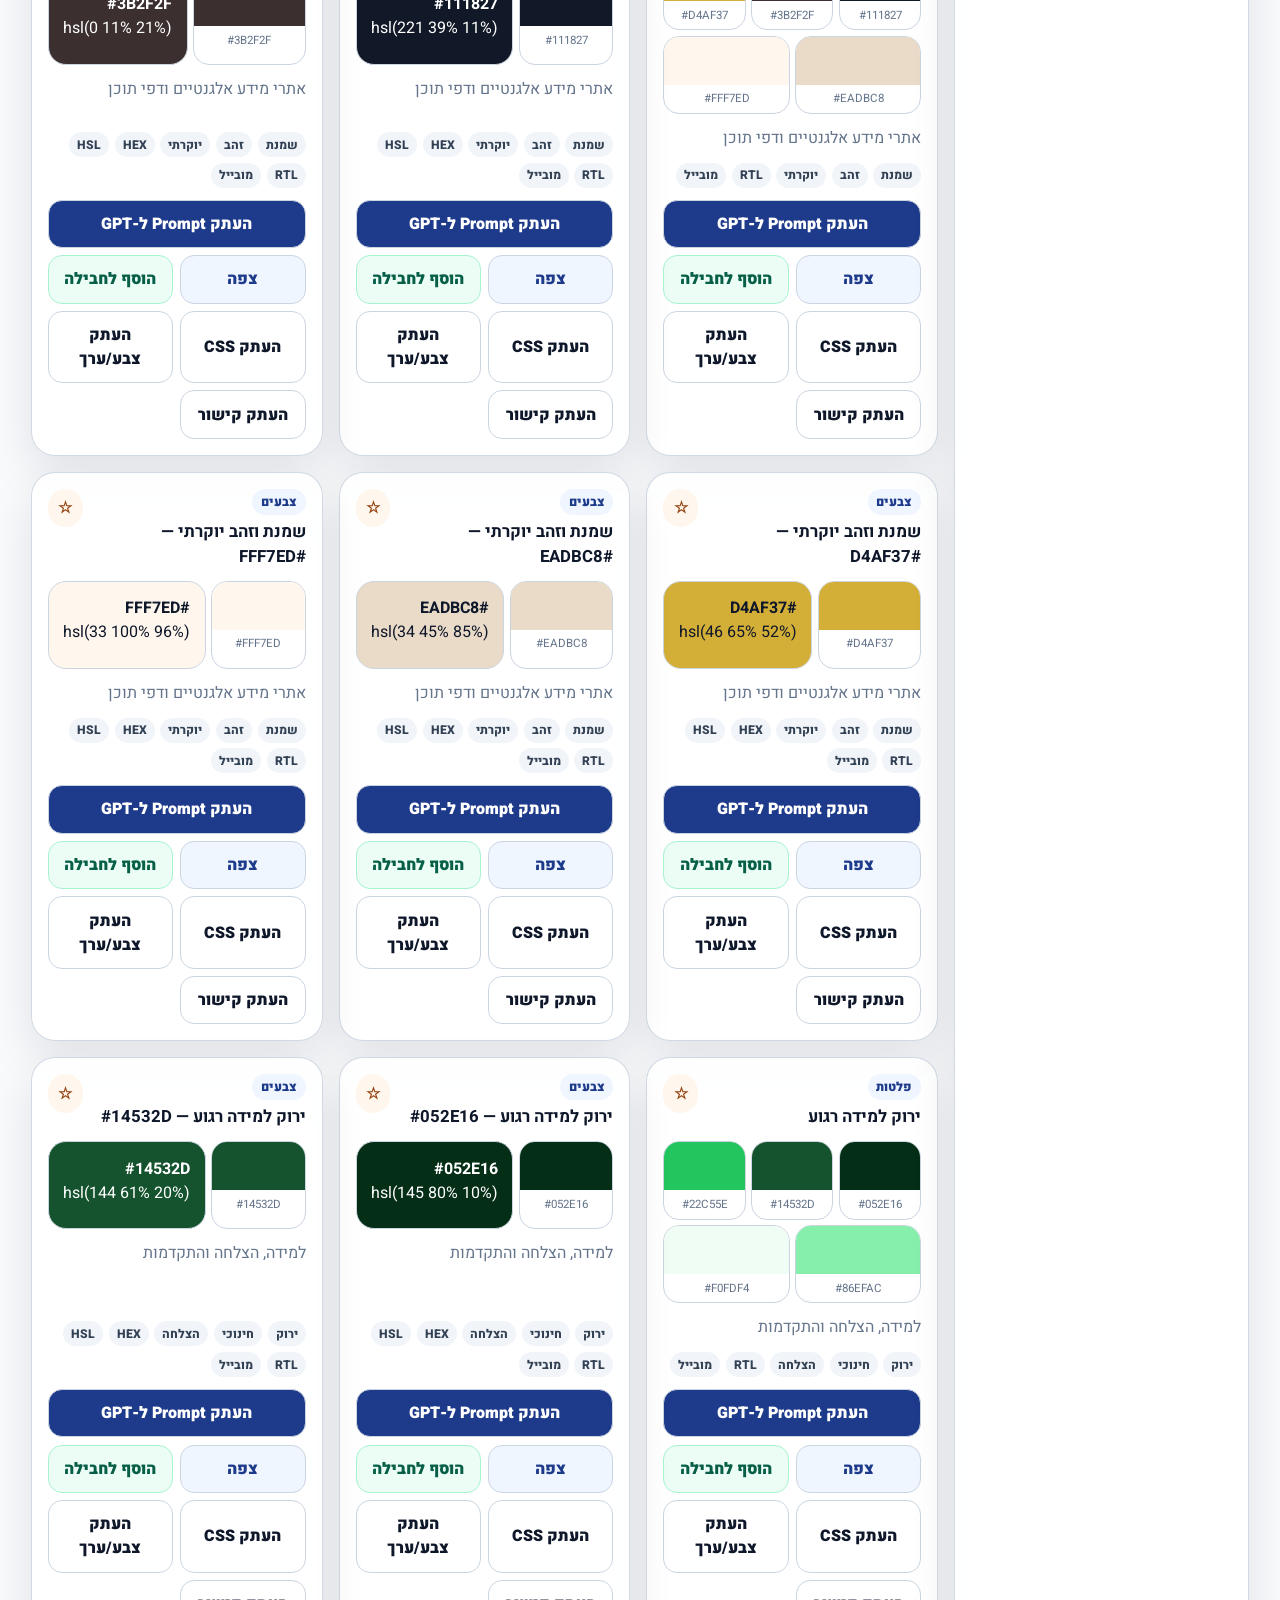
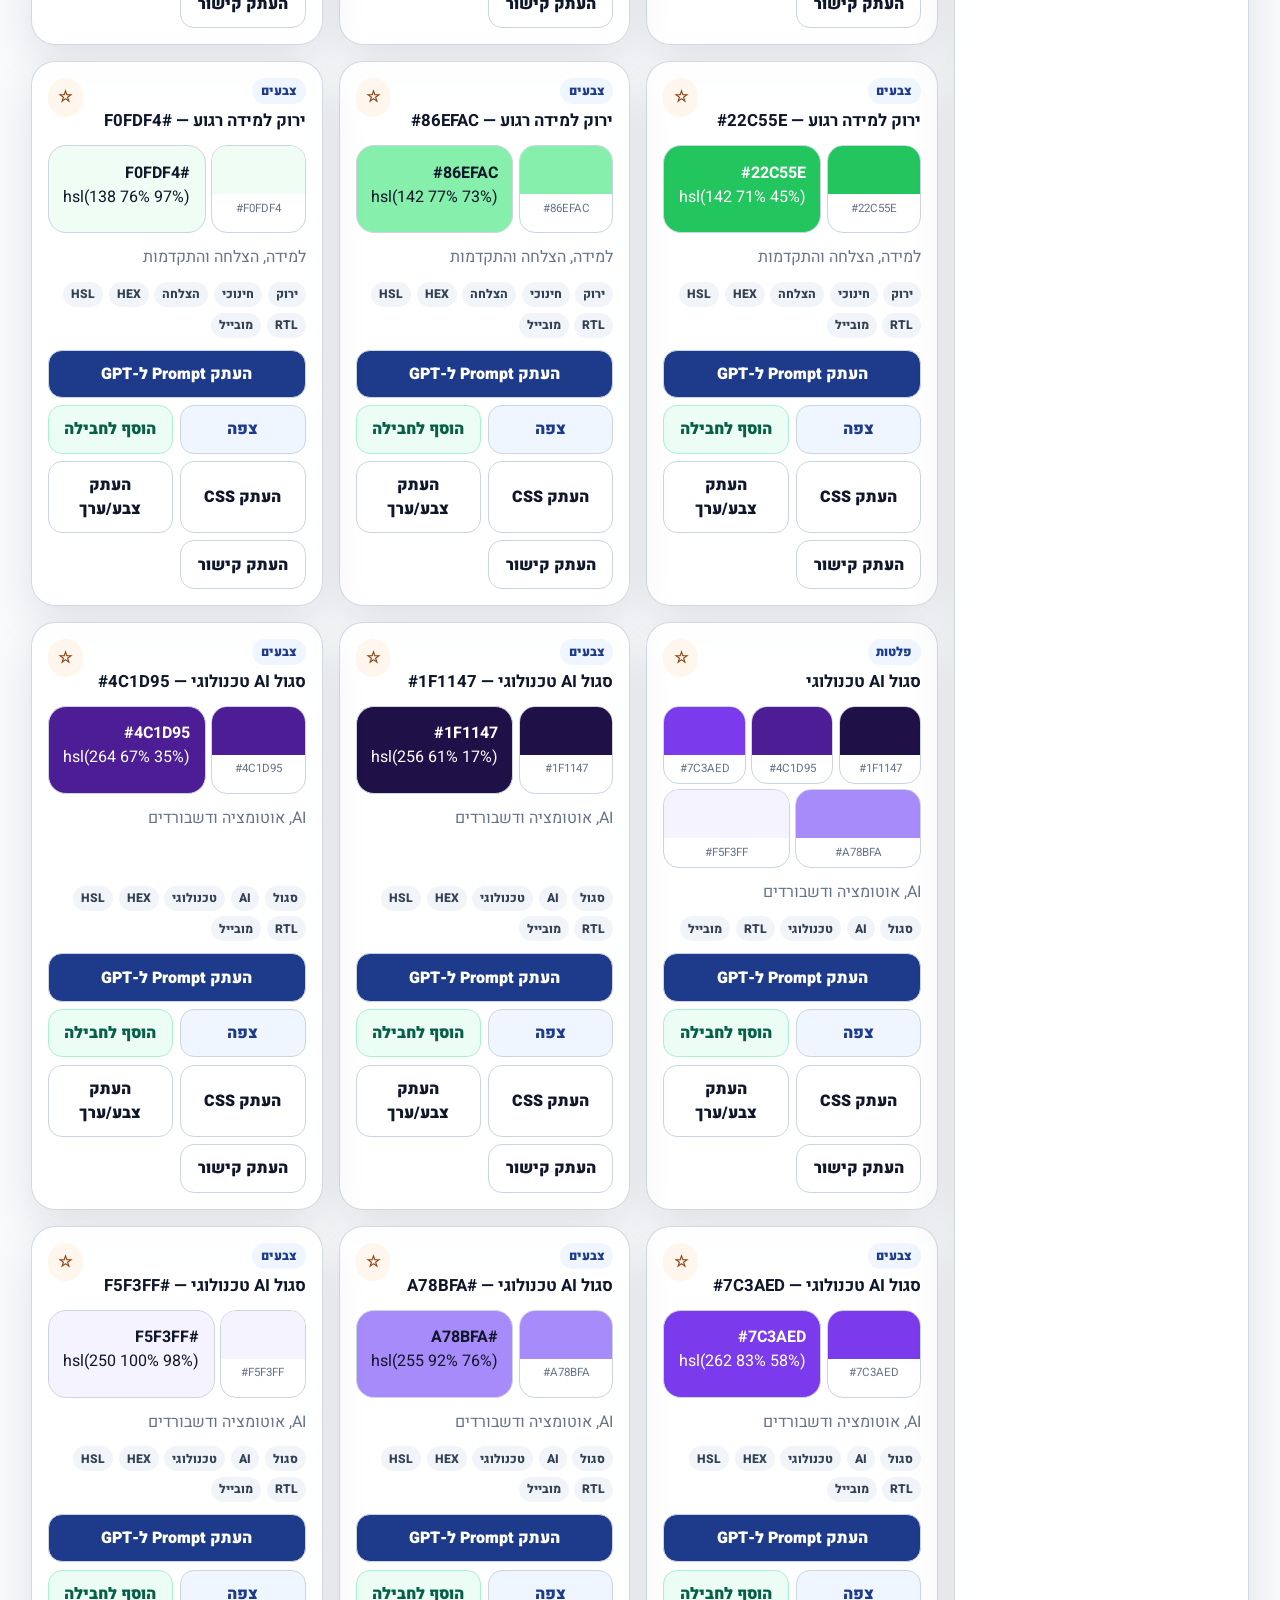
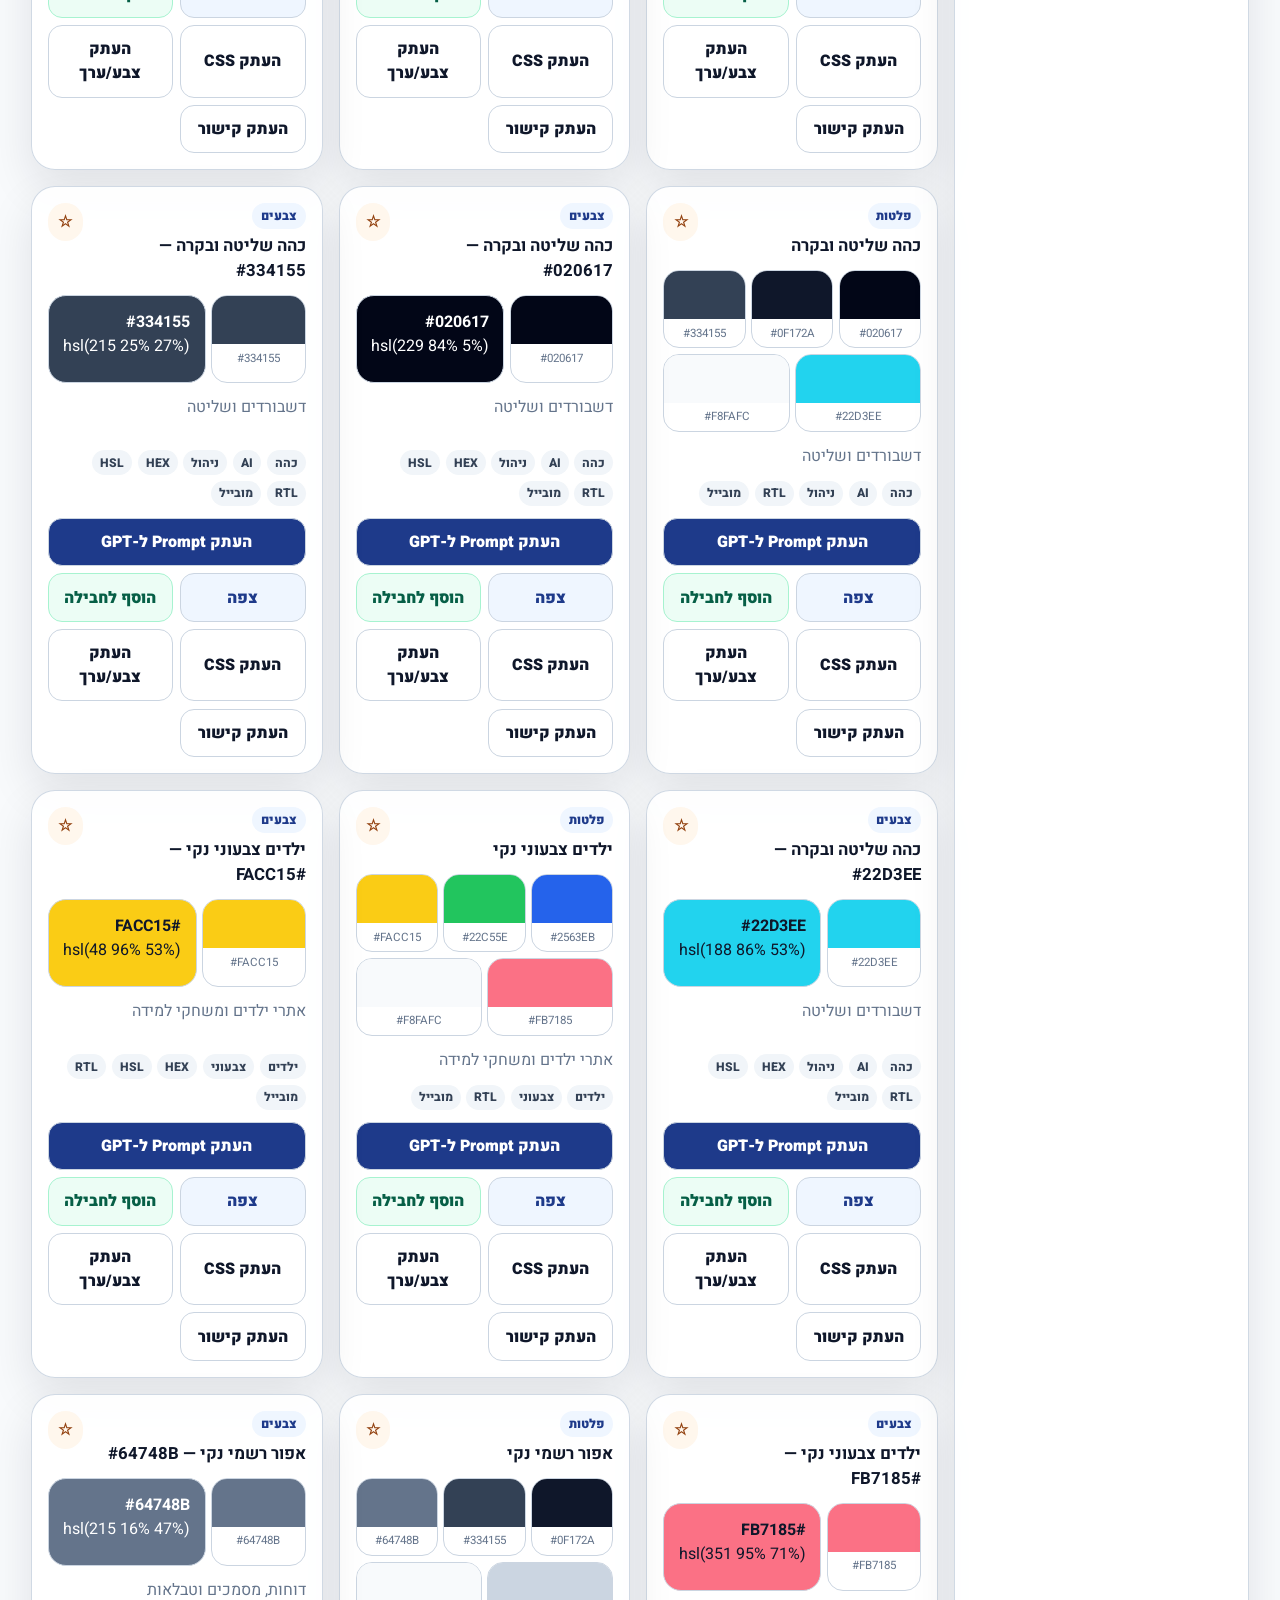
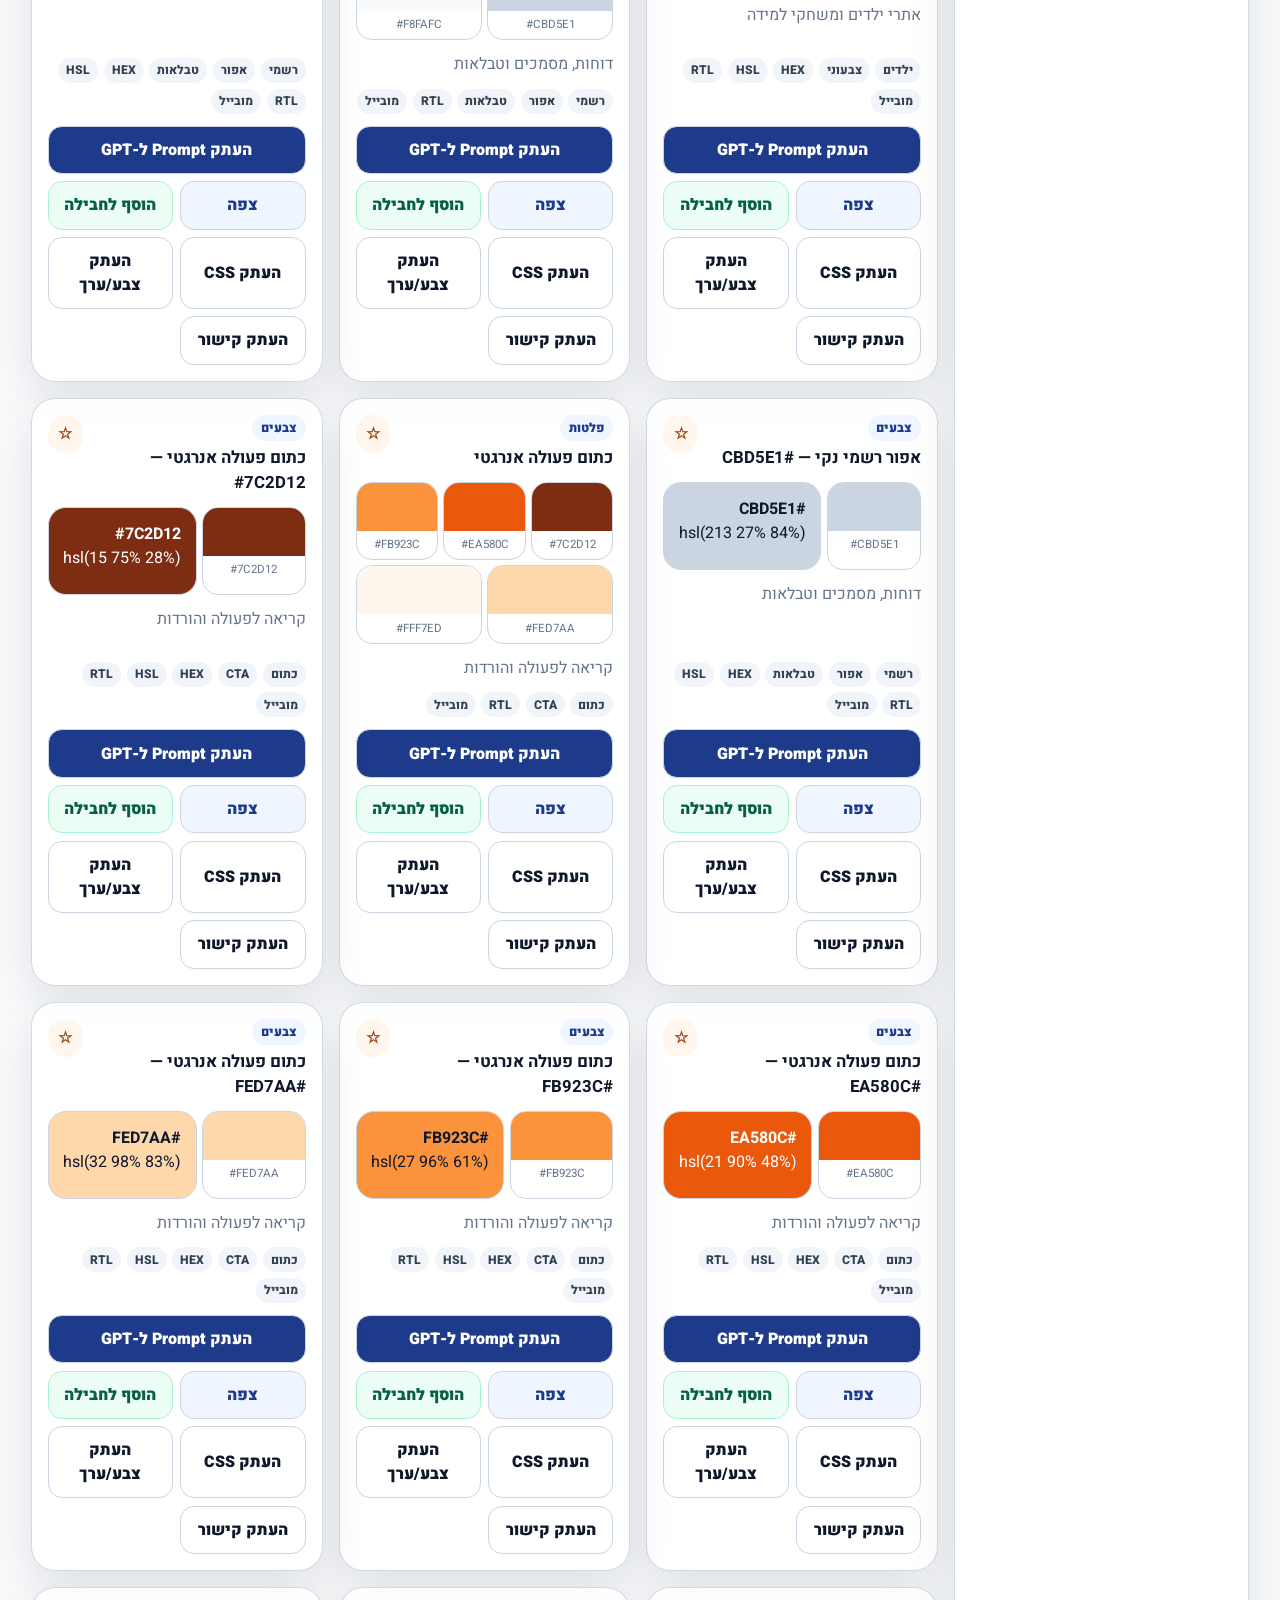
==== commit 52844531: "Link visual colors gallery from main app" ====
--- a/index.html
+++ b/index.html
@@ -1,4 +1,4 @@
-<!doctype html><html lang="he" dir="rtl"><head><meta charset="utf-8"><meta name="viewport" content="width=device-width,initial-scale=1,viewport-fit=cover"><title>colors — ספריית העיצוב של יניב</title><meta name="theme-color" content="#1E3A8A"><link rel="manifest" href="manifest.webmanifest"><link rel="icon" href="assets/icons/colors-icon.svg" type="image/svg+xml"><link rel="stylesheet" href="styles.css"></head><body><header class="app-header"><div class="brand"><div class="brand-mark">C</div><div><h1>colors</h1><p>ספריית עיצוב מלאה ל־GPT</p></div></div><nav id="topNav" class="top-nav"></nav></header><main><section class="hero"><div class="hero-copy"><p class="eyebrow">בחר → צפה → העתק → GPT בונה</p><h2>רכיבי עיצוב אמיתיים לאתרים ש־GPT יוצר</h2><p>צבעים, כותרות, כפתורים, טבלאות, מסגרות, גופנים, גדלי טקסט, משקלי גופן, ריווחי שורה, Hero, ניווט וקומבינציות — עם תצוגה מוגדלת והעתקה מהירה.</p><div class="hero-actions"><button class="primary-action" data-copy-special="newSiteRepoPrompt">העתק פרומפט ליצירת אתר חדש</button><a class="secondary-action" href="#library">פתח ספרייה</a><a class="secondary-action" href="#advancedTypography">טיפוגרפיה חכמה</a><a class="secondary-action" href="smart-builder.html">Smart Builder</a><a class="secondary-action" href="qa-mobile.html">בדיקת נייד</a></div></div><aside class="prompt-panel"><div class="panel-title">תצוגת Prompt</div><pre id="promptPreview">בחר רכיב כדי לראות כאן את ה־Prompt המדויק.</pre><button id="copyCurrentPrompt" class="copy-wide" type="button">העתק Prompt נוכחי</button></aside></section><section id="library" class="tools-bar"><input id="searchBox" type="search" placeholder="חיפוש: כחול, טבלה, גופן, גודל, יוקרתי, תלמידים..."><div id="filterChips" class="chips"></div></section><section id="mobileTabs" class="mobile-tabs"></section><section id="stats" class="stats"></section>
+<!doctype html><html lang="he" dir="rtl"><head><meta charset="utf-8"><meta name="viewport" content="width=device-width,initial-scale=1,viewport-fit=cover"><title>colors — ספריית העיצוב של יניב</title><meta name="theme-color" content="#1E3A8A"><link rel="manifest" href="manifest.webmanifest"><link rel="icon" href="assets/icons/colors-icon.svg" type="image/svg+xml"><link rel="stylesheet" href="styles.css"></head><body><header class="app-header"><div class="brand"><div class="brand-mark">C</div><div><h1>colors</h1><p>ספריית עיצוב מלאה ל־GPT</p></div></div><nav id="topNav" class="top-nav"></nav></header><main><section class="hero"><div class="hero-copy"><p class="eyebrow">בחר → צפה → העתק → GPT בונה</p><h2>רכיבי עיצוב אמיתיים לאתרים ש־GPT יוצר</h2><p>צבעים, כותרות, כפתורים, טבלאות, מסגרות, גופנים, גדלי טקסט, משקלי גופן, ריווחי שורה, Hero, ניווט וקומבינציות — עם תצוגה מוגדלת והעתקה מהירה.</p><div class="hero-actions"><button class="primary-action" data-copy-special="newSiteRepoPrompt">העתק פרומפט ליצירת אתר חדש</button><a class="secondary-action" href="colors-gallery.html">גלריית צבעים</a><a class="secondary-action" href="#library">פתח ספרייה</a><a class="secondary-action" href="#advancedTypography">טיפוגרפיה חכמה</a><a class="secondary-action" href="smart-builder.html">Smart Builder</a><a class="secondary-action" href="qa-mobile.html">בדיקת נייד</a></div></div><aside class="prompt-panel"><div class="panel-title">תצוגת Prompt</div><pre id="promptPreview">בחר רכיב כדי לראות כאן את ה־Prompt המדויק.</pre><button id="copyCurrentPrompt" class="copy-wide" type="button">העתק Prompt נוכחי</button></aside></section><section id="library" class="tools-bar"><input id="searchBox" type="search" placeholder="חיפוש: כחול, טבלה, גופן, גודל, יוקרתי, תלמידים..."><div id="filterChips" class="chips"></div></section><section id="mobileTabs" class="mobile-tabs"></section><section id="stats" class="stats"></section>
 <section id="styleCart" class="style-cart" aria-live="polite">
   <div>
     <h2>חבילת הסגנון שלי</h2>
@@ -9,4 +9,4 @@
     <button id="copyBundlePrompt" type="button">העתק Prompt חבילה</button>
     <button id="clearBundle" type="button">נקה בחירה</button>
   </div>
-</section><section class="layout"><aside class="side-panel"><h3>מועדפים</h3><div id="favoritesList" class="mini-list">עדיין אין מועדפים.</div><h3>נבחר לאחרונה</h3><div id="recentList" class="mini-list">עדיין אין העתקות.</div></aside><section id="componentGrid" class="component-grid"></section></section></main><div id="viewModal" class="modal" hidden><div class="modal-backdrop" data-close-modal></div><section class="modal-card" role="dialog" aria-modal="true"><button class="modal-close" data-close-modal type="button">×</button><div id="modalContent"></div></section></div><nav class="bottom-nav"><a href="#library">חיפוש</a><a href="#advancedTypography">גופנים</a><a href="smart-builder.html">Builder</a><a href="qa-mobile.html">בדיקה</a><button data-copy-special="newSiteRepoPrompt" type="button">צור אתר</button></nav><div id="toast" class="toast"></div><button id="backToTop" class="back-to-top" type="button">↑</button><script src="script.js"></script><script src="typography-extension.js"></script><script src="advanced-typography-extension.js"></script><script src="zero-demo-guard.js"></script></body></html>
+</section><section class="layout"><aside class="side-panel"><h3>מועדפים</h3><div id="favoritesList" class="mini-list">עדיין אין מועדפים.</div><h3>נבחר לאחרונה</h3><div id="recentList" class="mini-list">עדיין אין העתקות.</div></aside><section id="componentGrid" class="component-grid"></section></section></main><div id="viewModal" class="modal" hidden><div class="modal-backdrop" data-close-modal></div><section class="modal-card" role="dialog" aria-modal="true"><button class="modal-close" data-close-modal type="button">×</button><div id="modalContent"></div></section></div><nav class="bottom-nav"><a href="colors-gallery.html">צבעים</a><a href="#library">חיפוש</a><a href="#advancedTypography">גופנים</a><a href="smart-builder.html">Builder</a><a href="qa-mobile.html">בדיקה</a><button data-copy-special="newSiteRepoPrompt" type="button">צור אתר</button></nav><div id="toast" class="toast"></div><button id="backToTop" class="back-to-top" type="button">↑</button><script src="script.js"></script><script src="typography-extension.js"></script><script src="advanced-typography-extension.js"></script><script src="zero-demo-guard.js"></script></body></html>
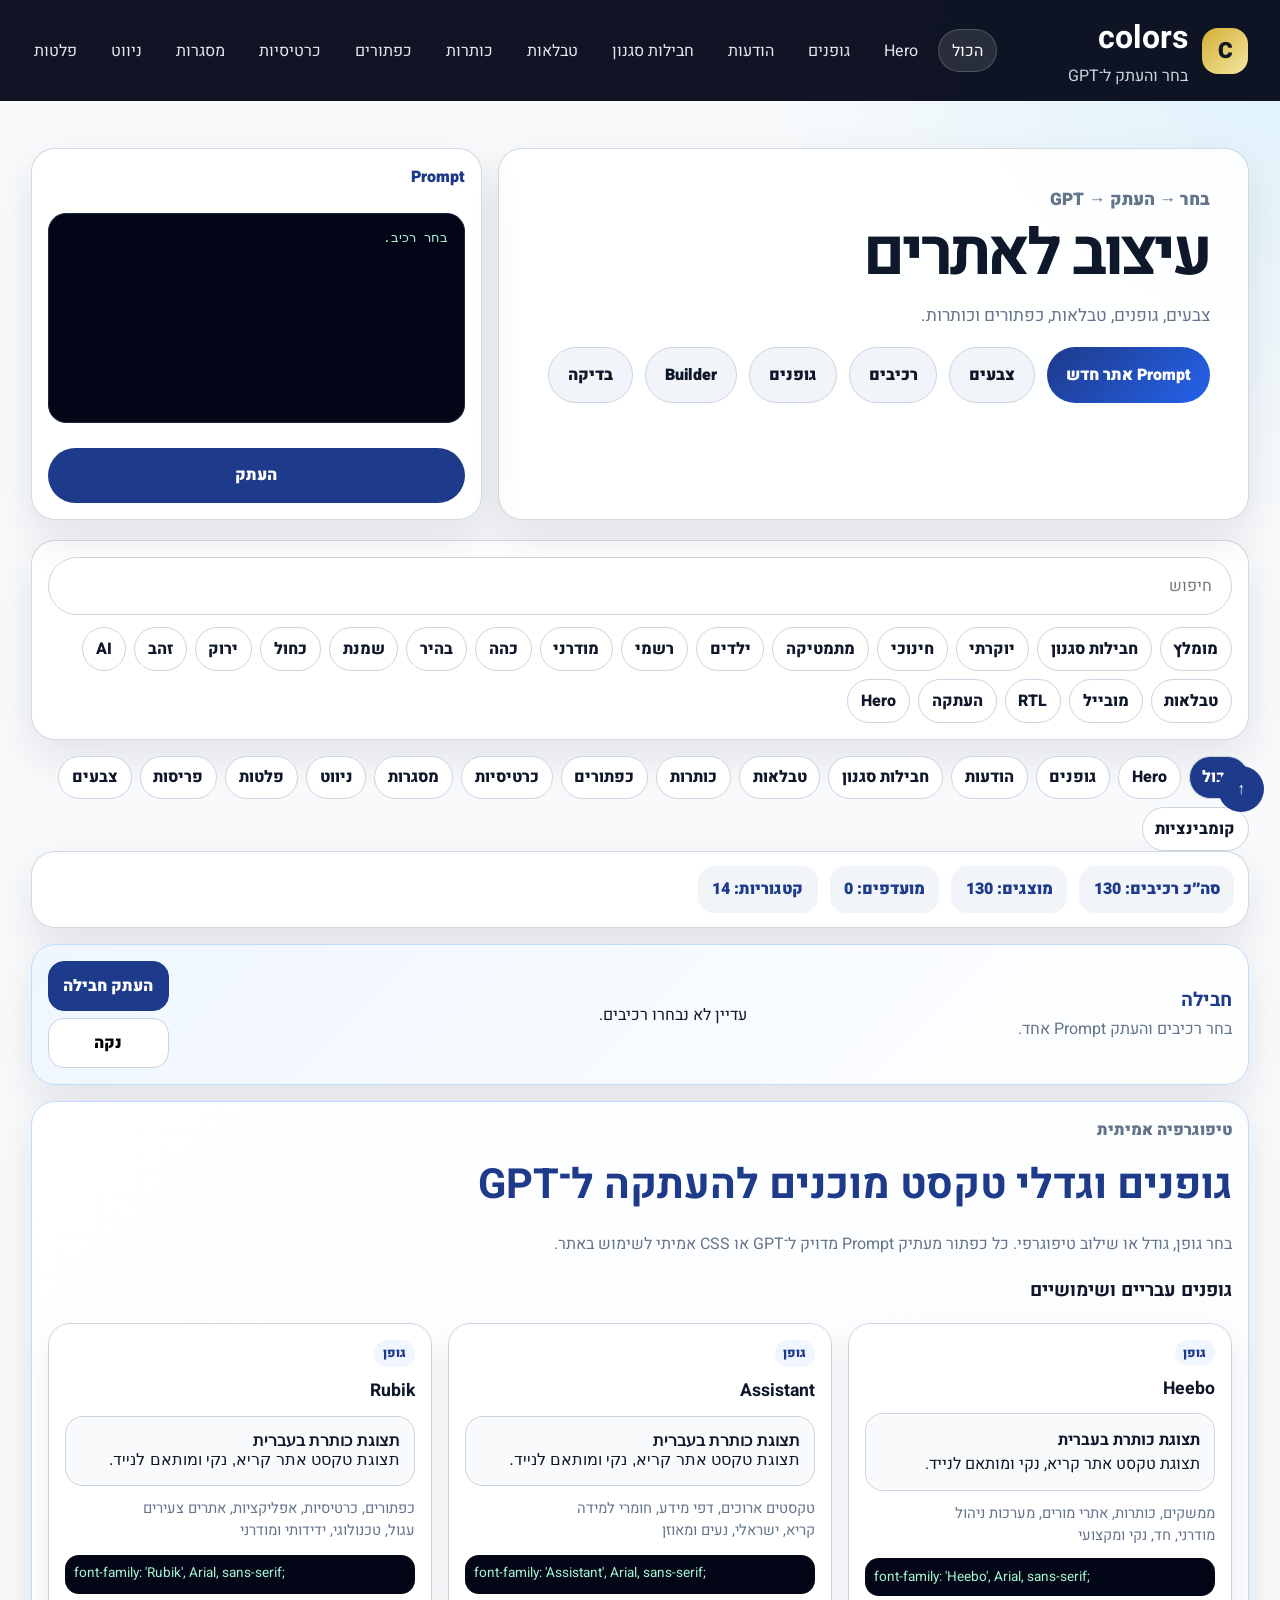
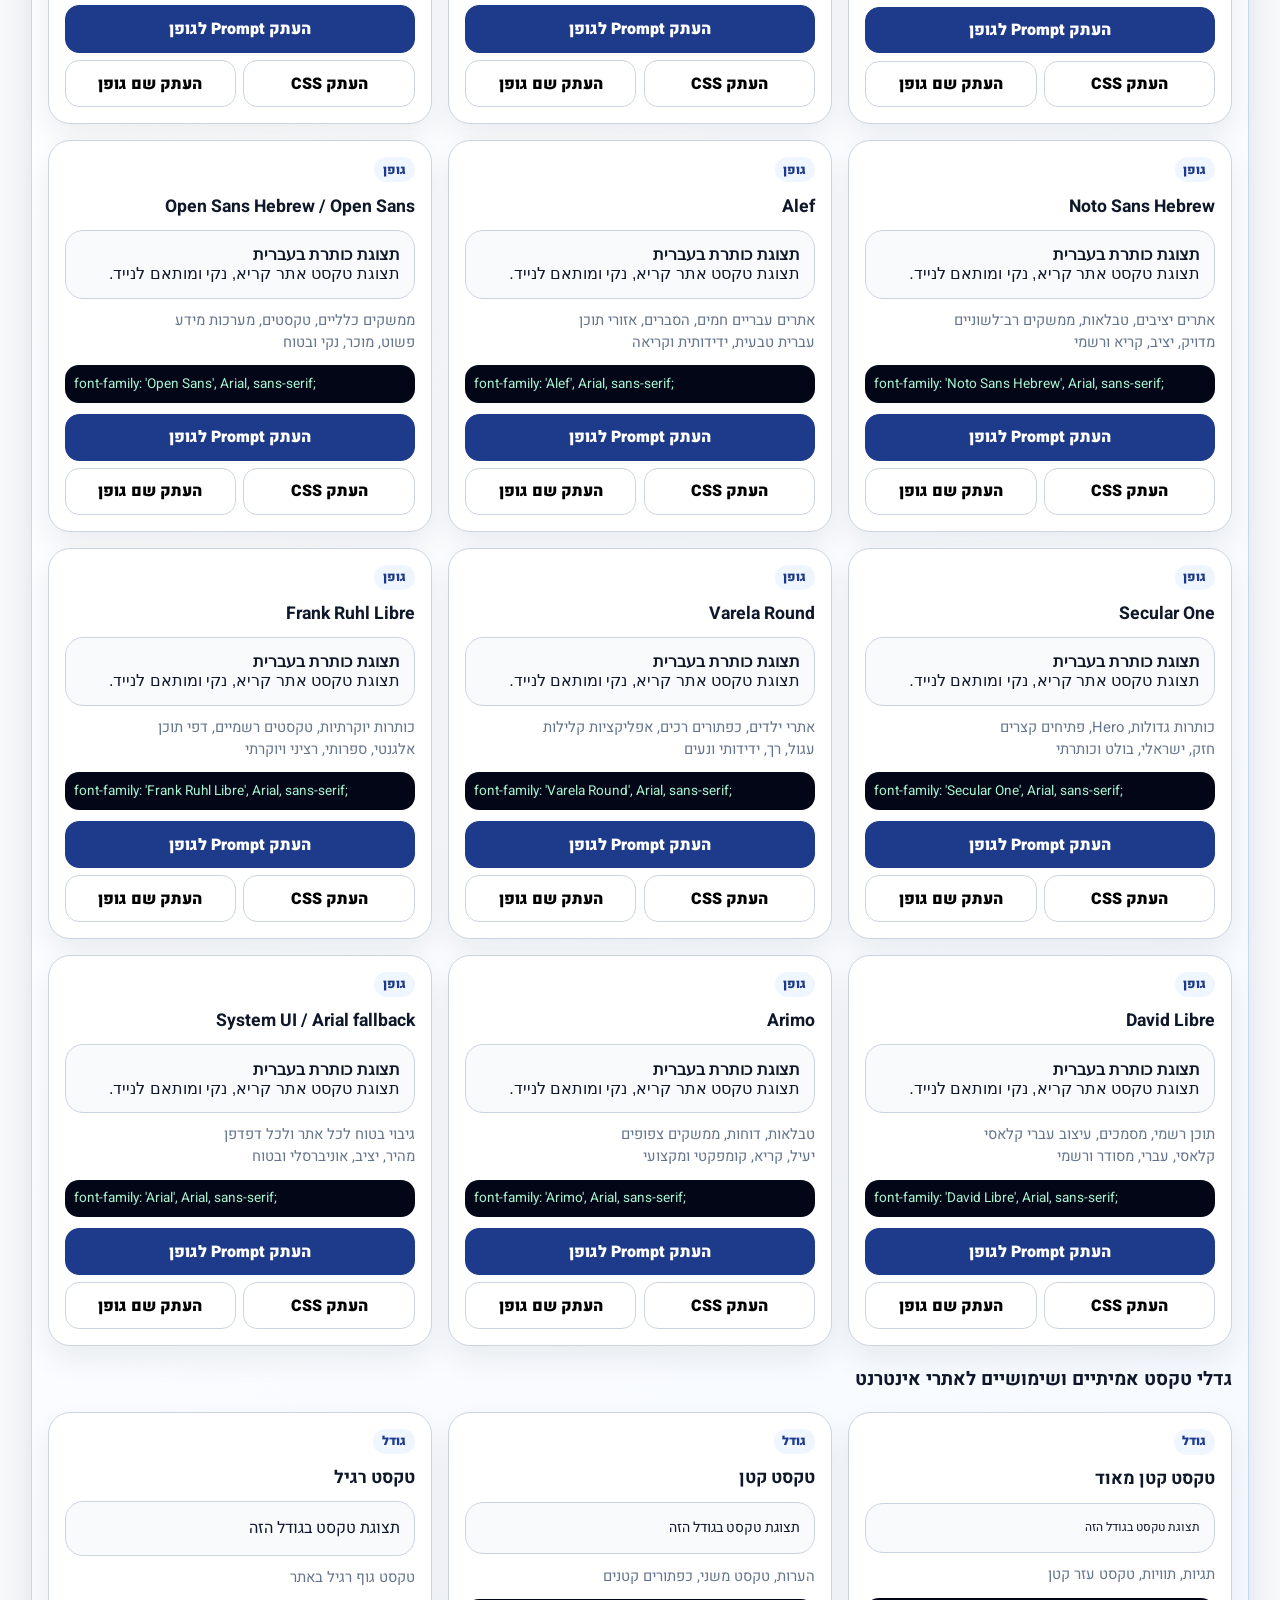
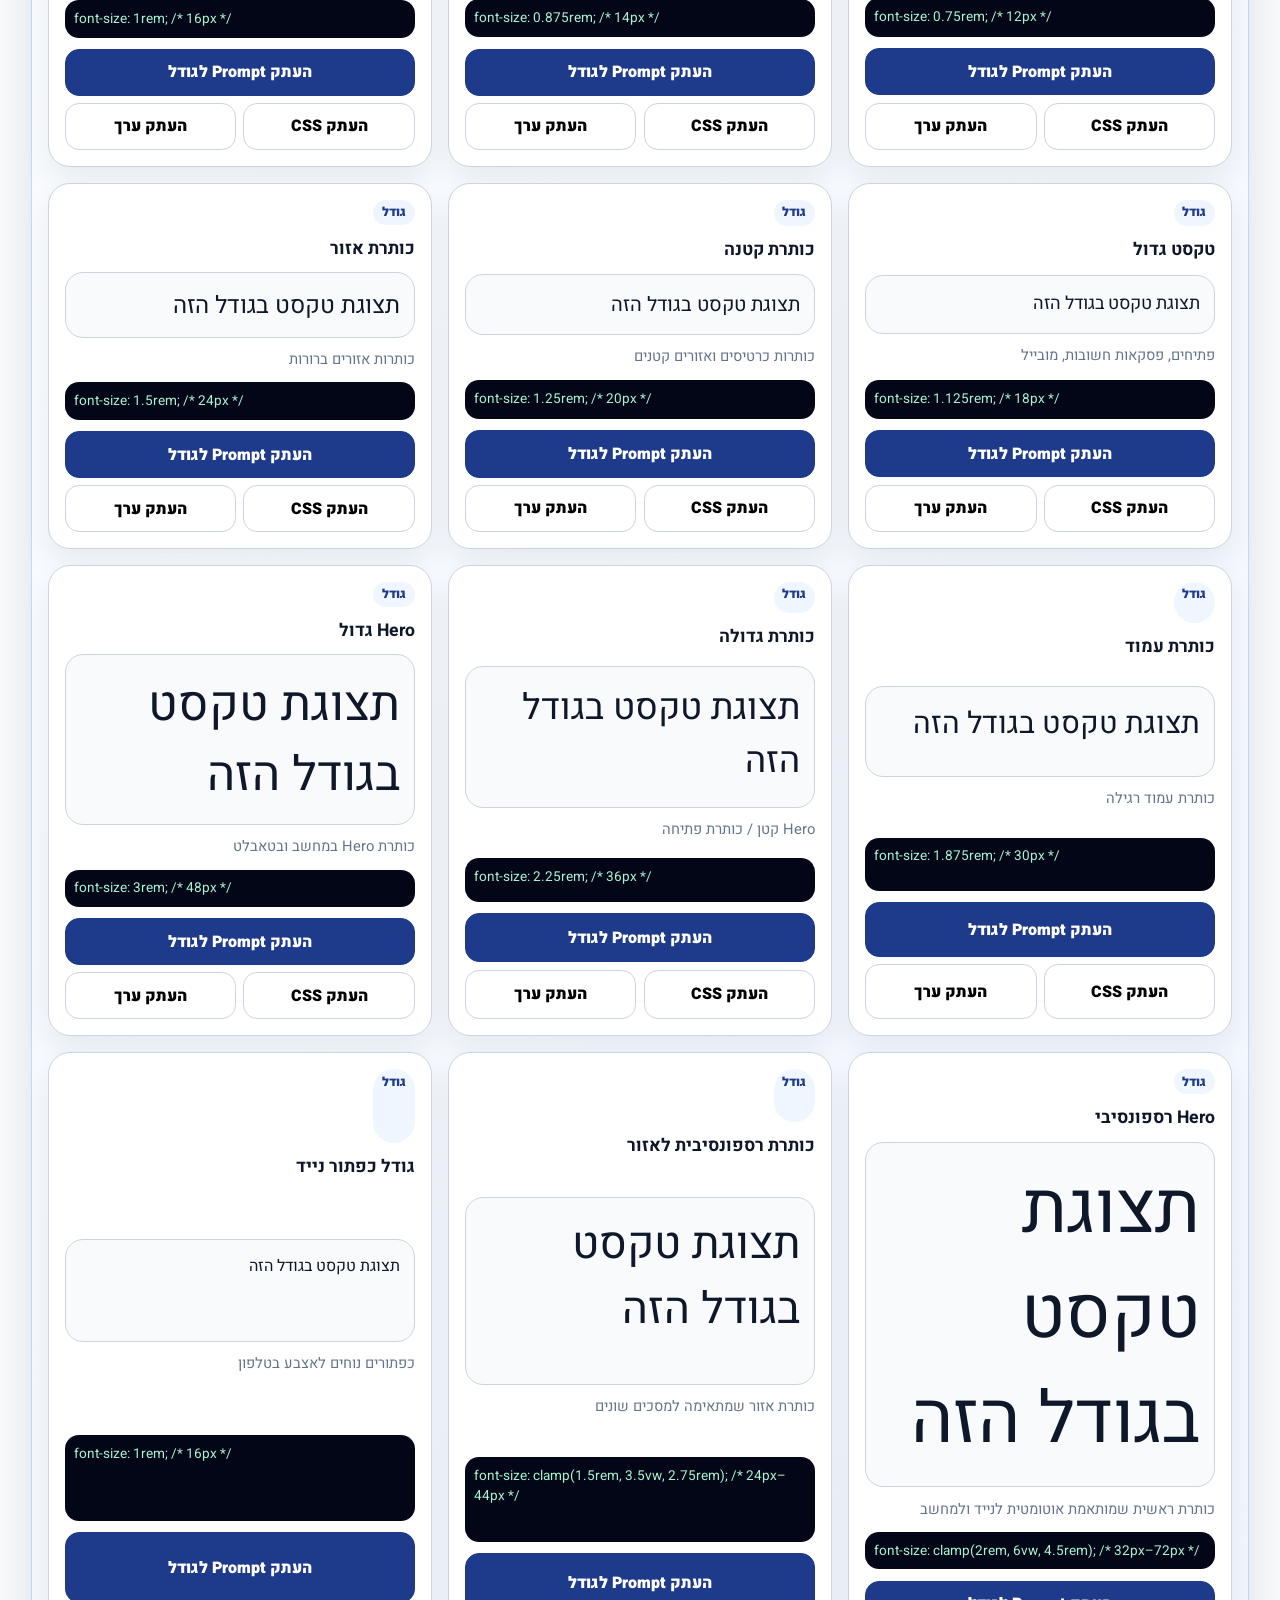
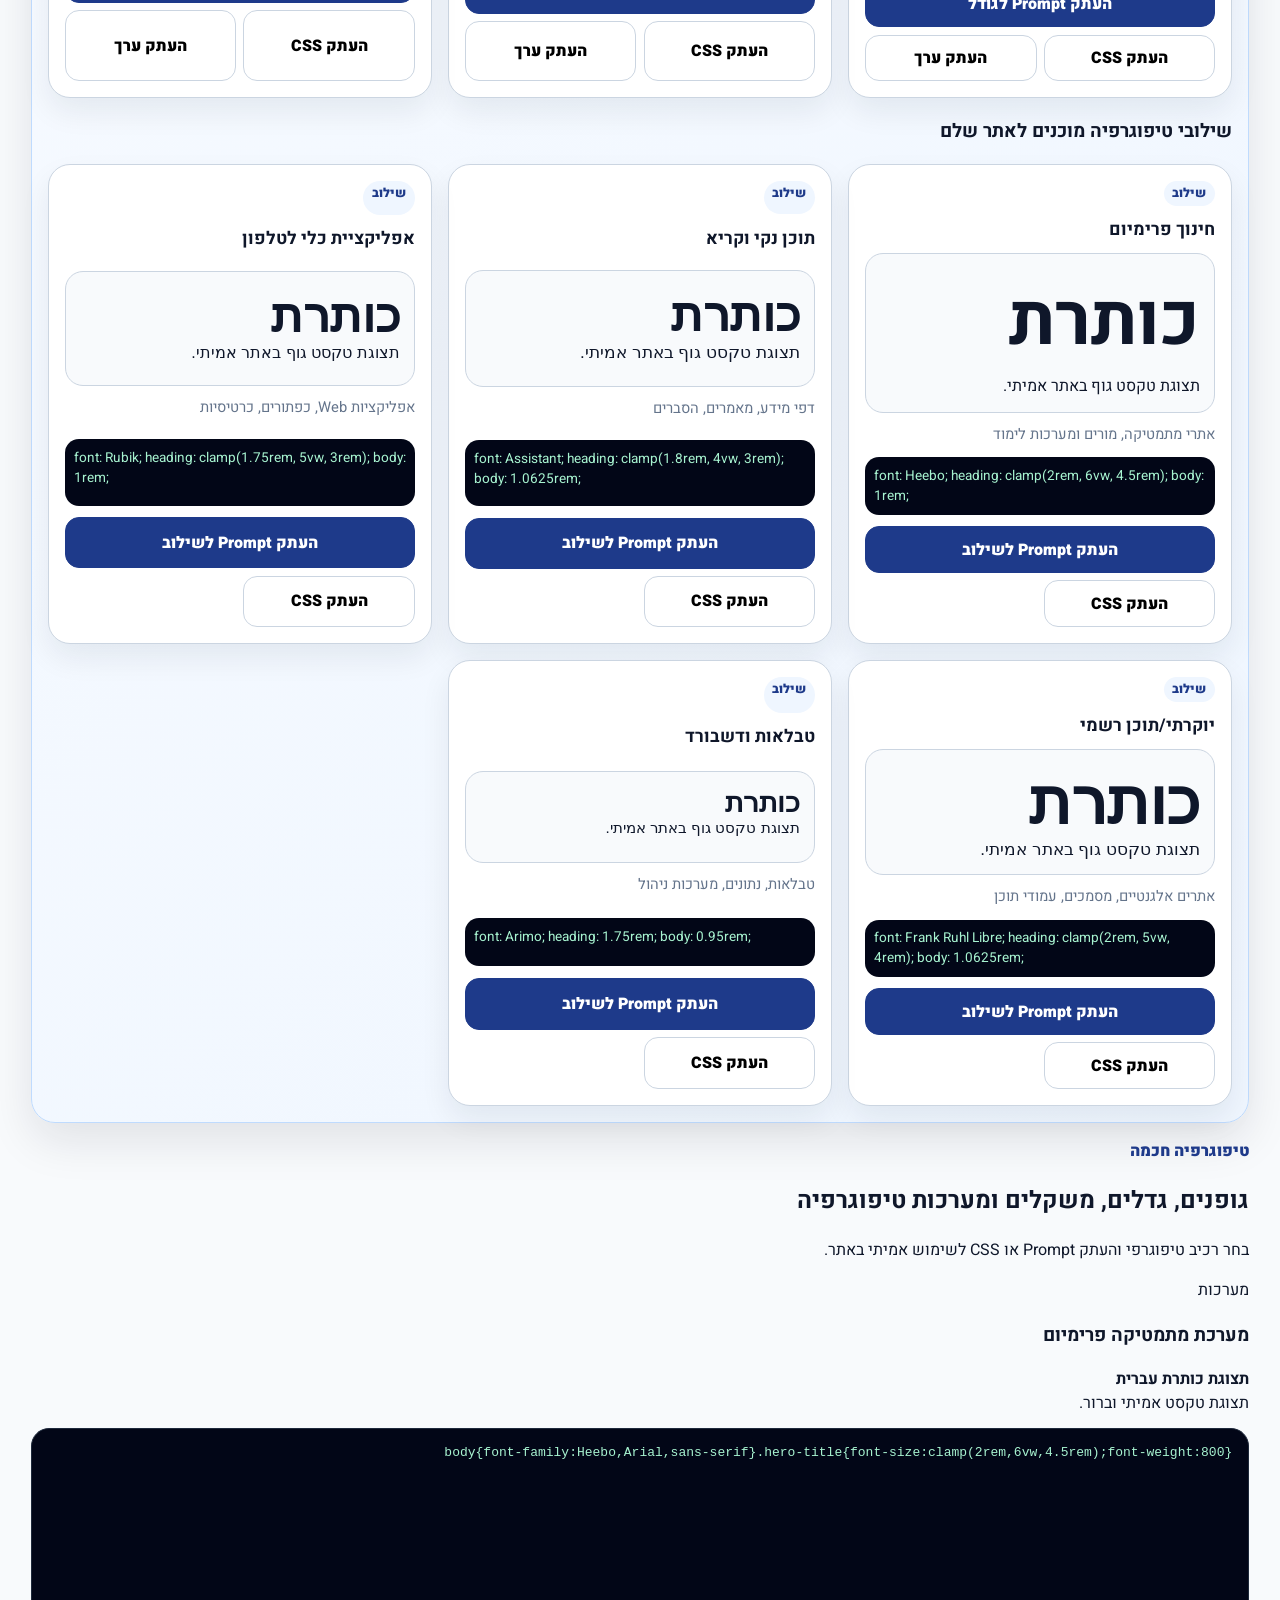
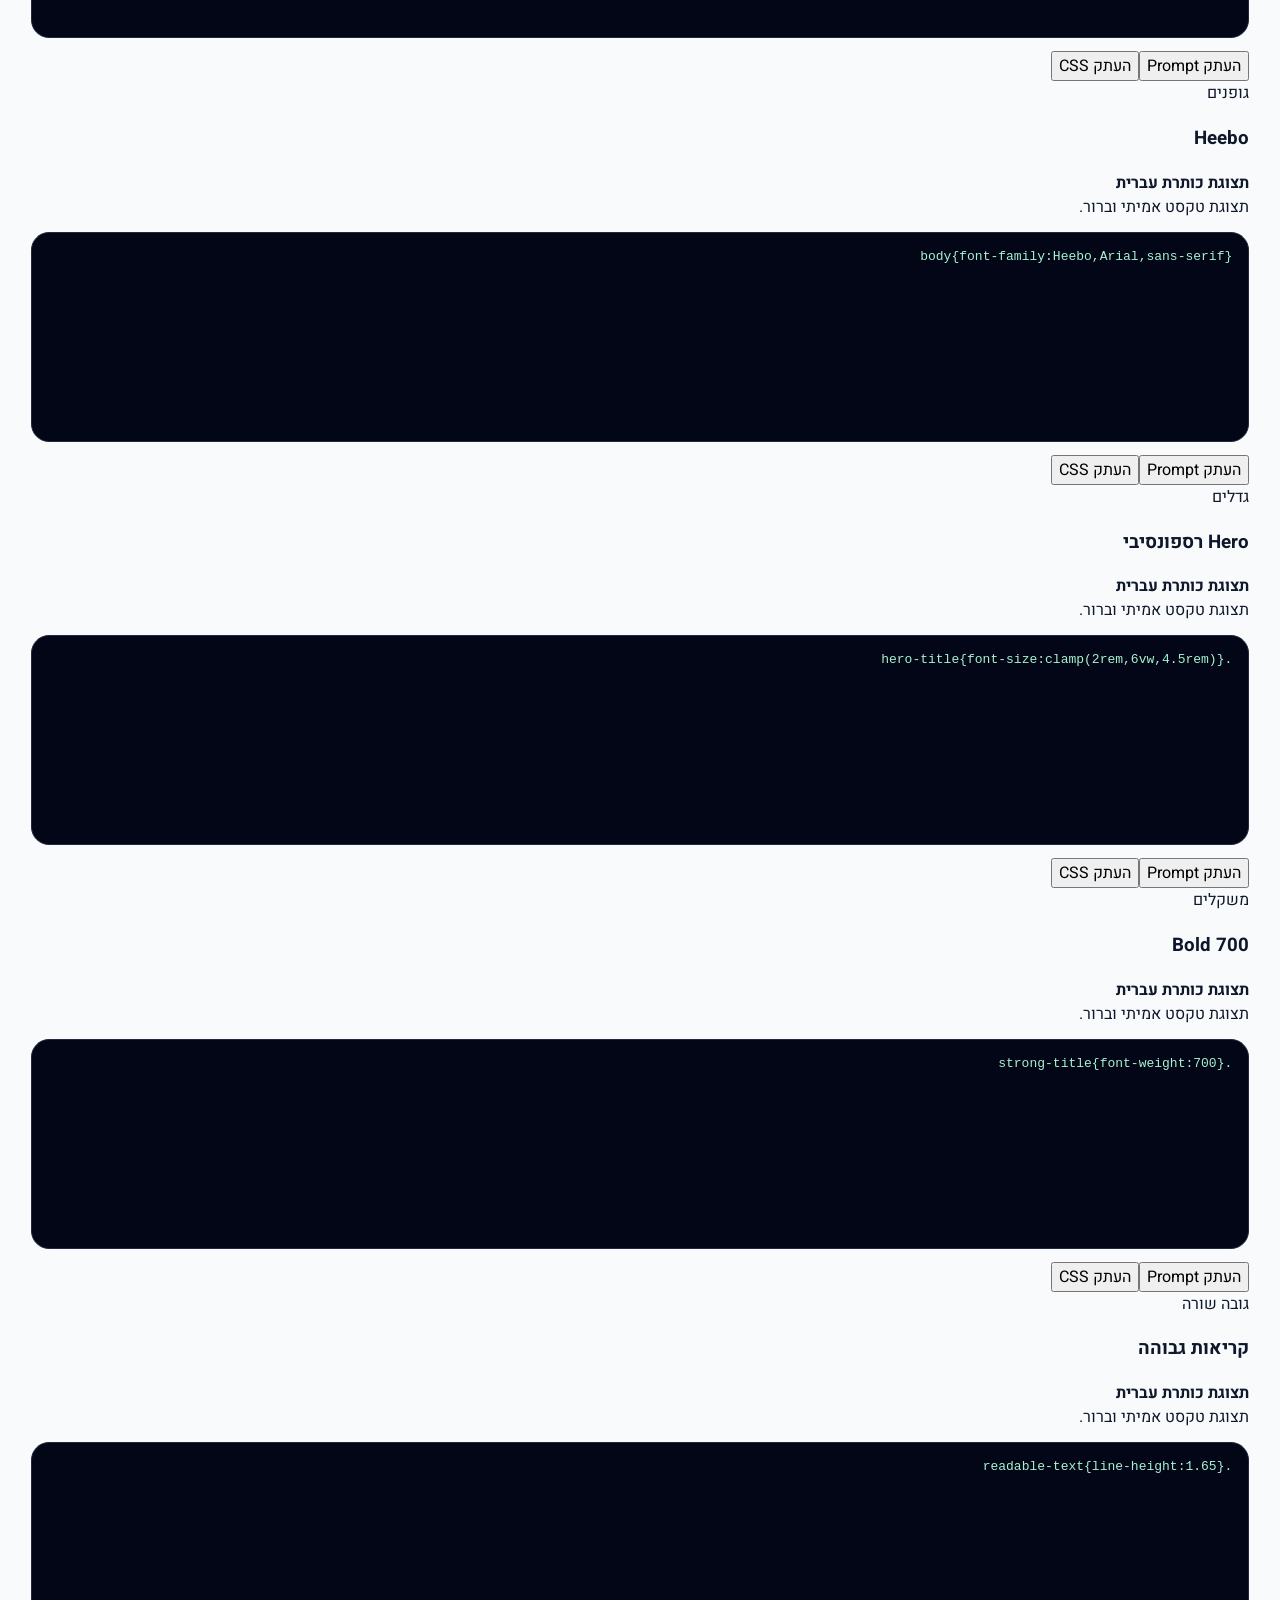
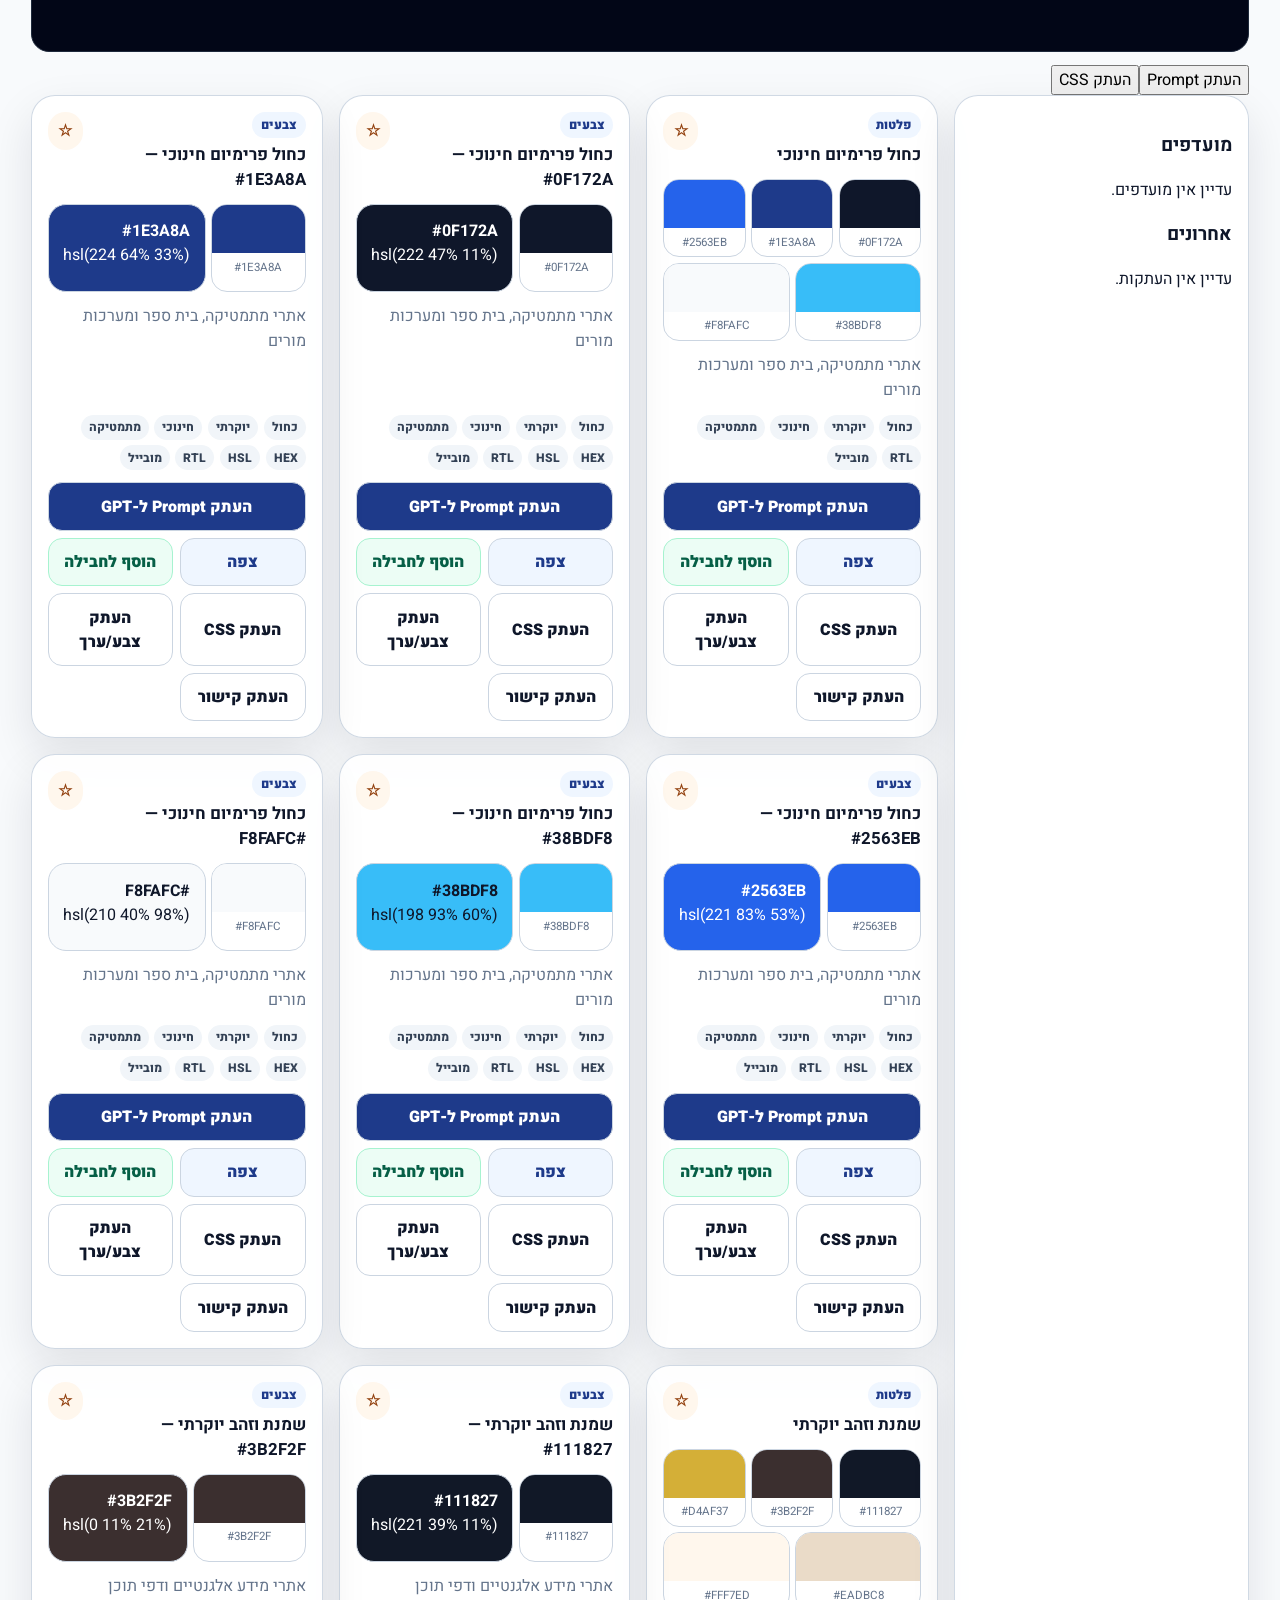
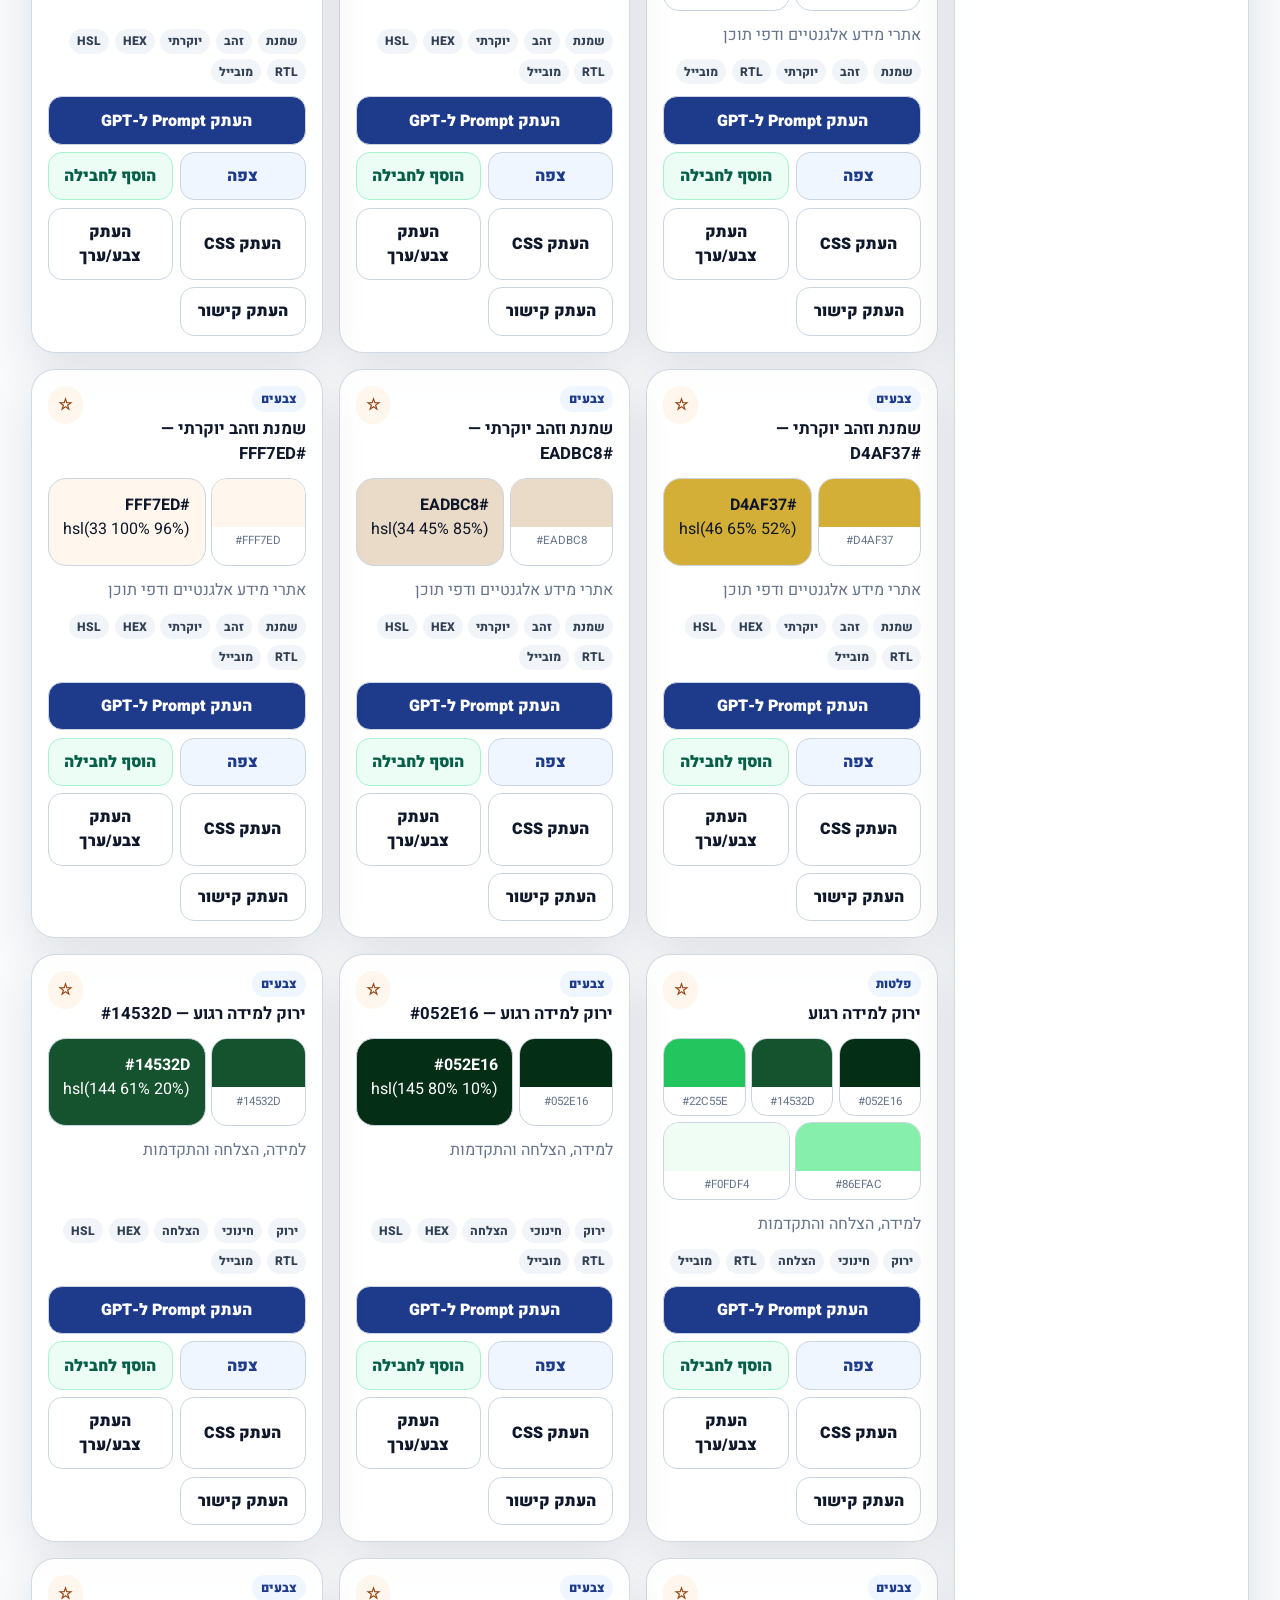
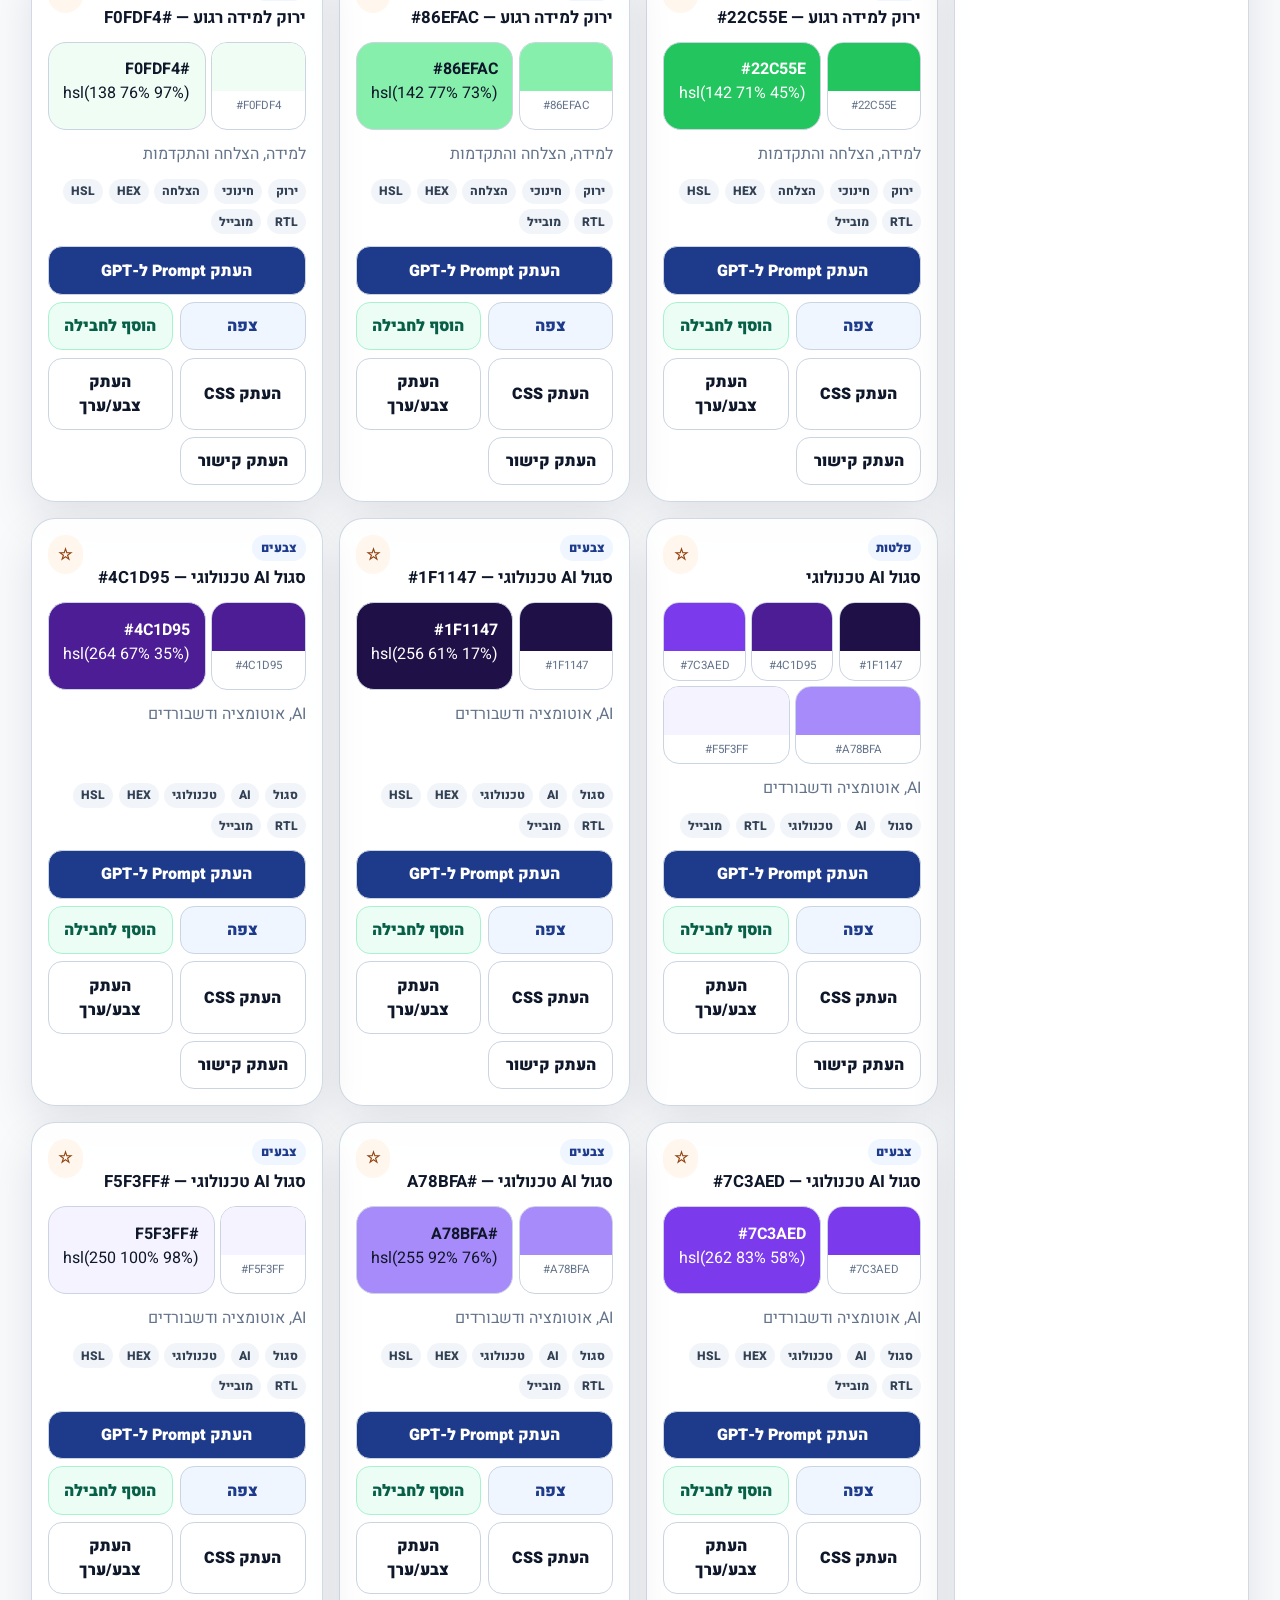
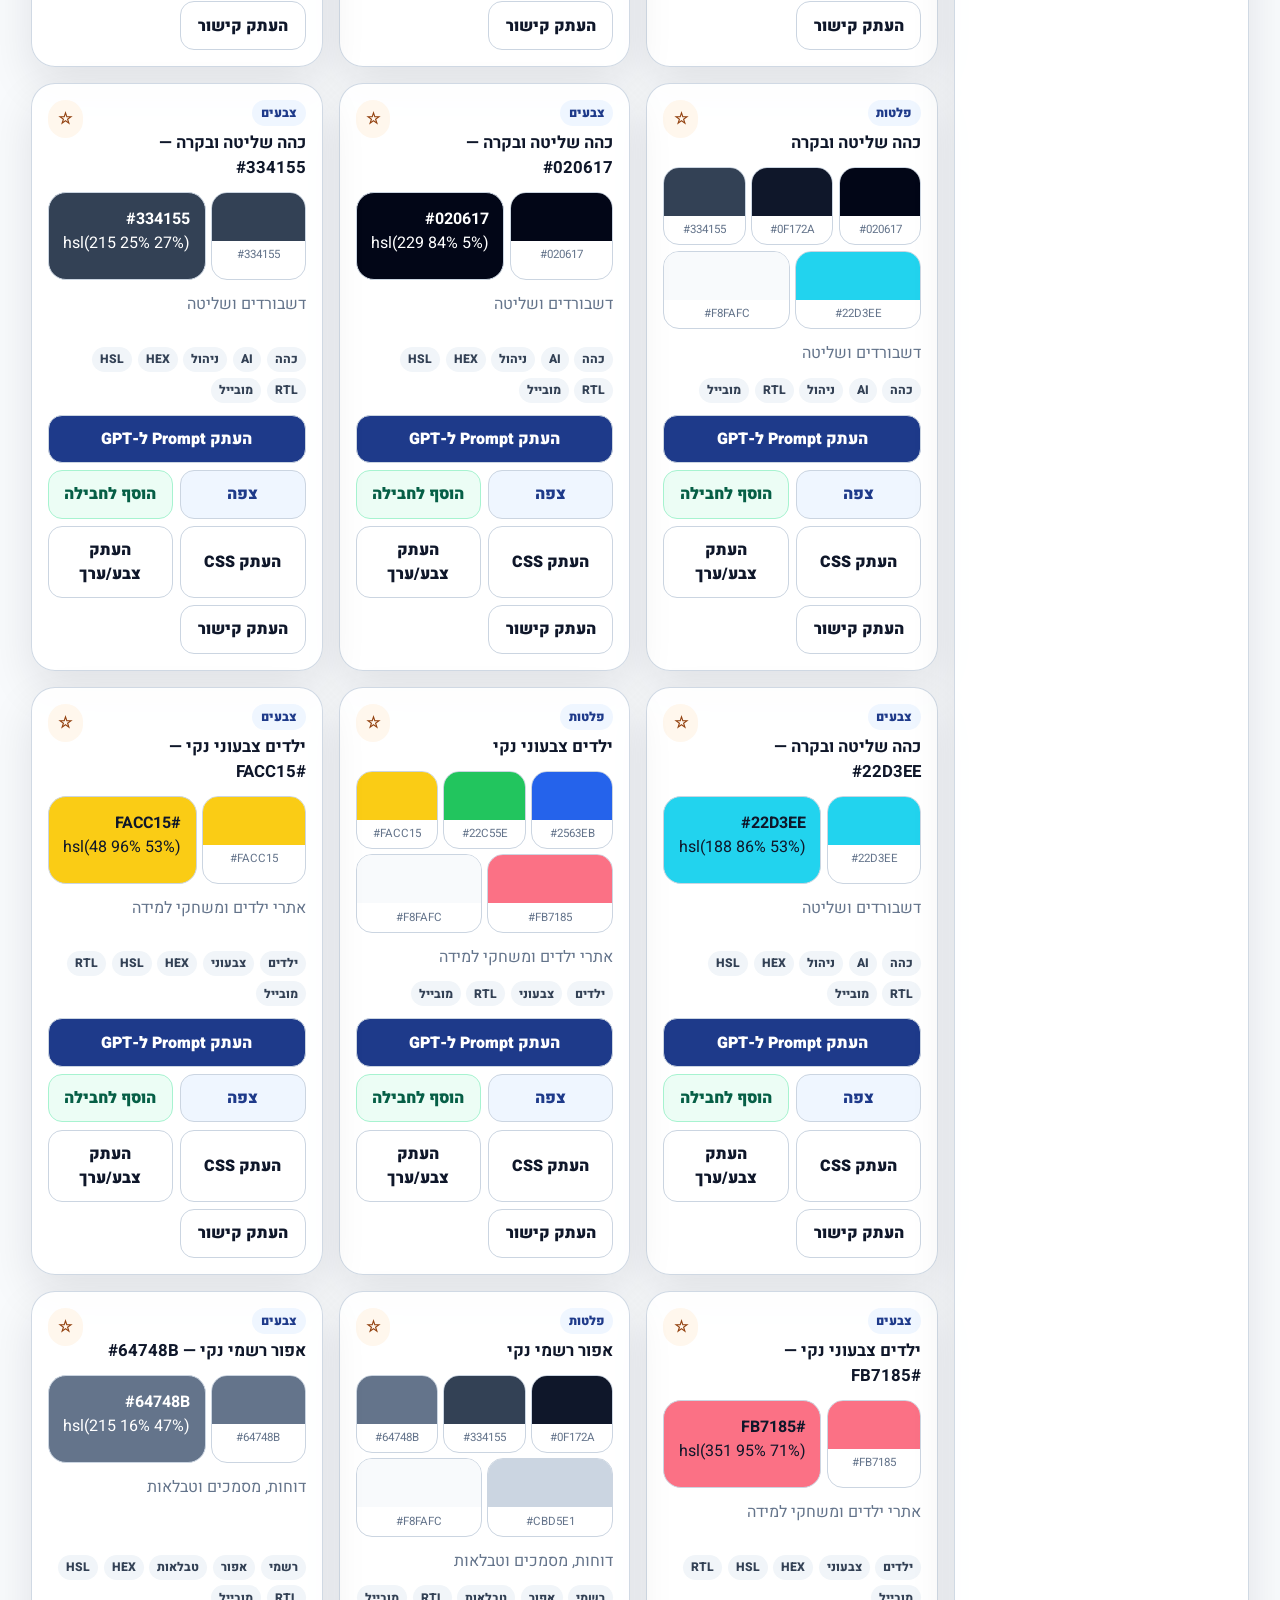
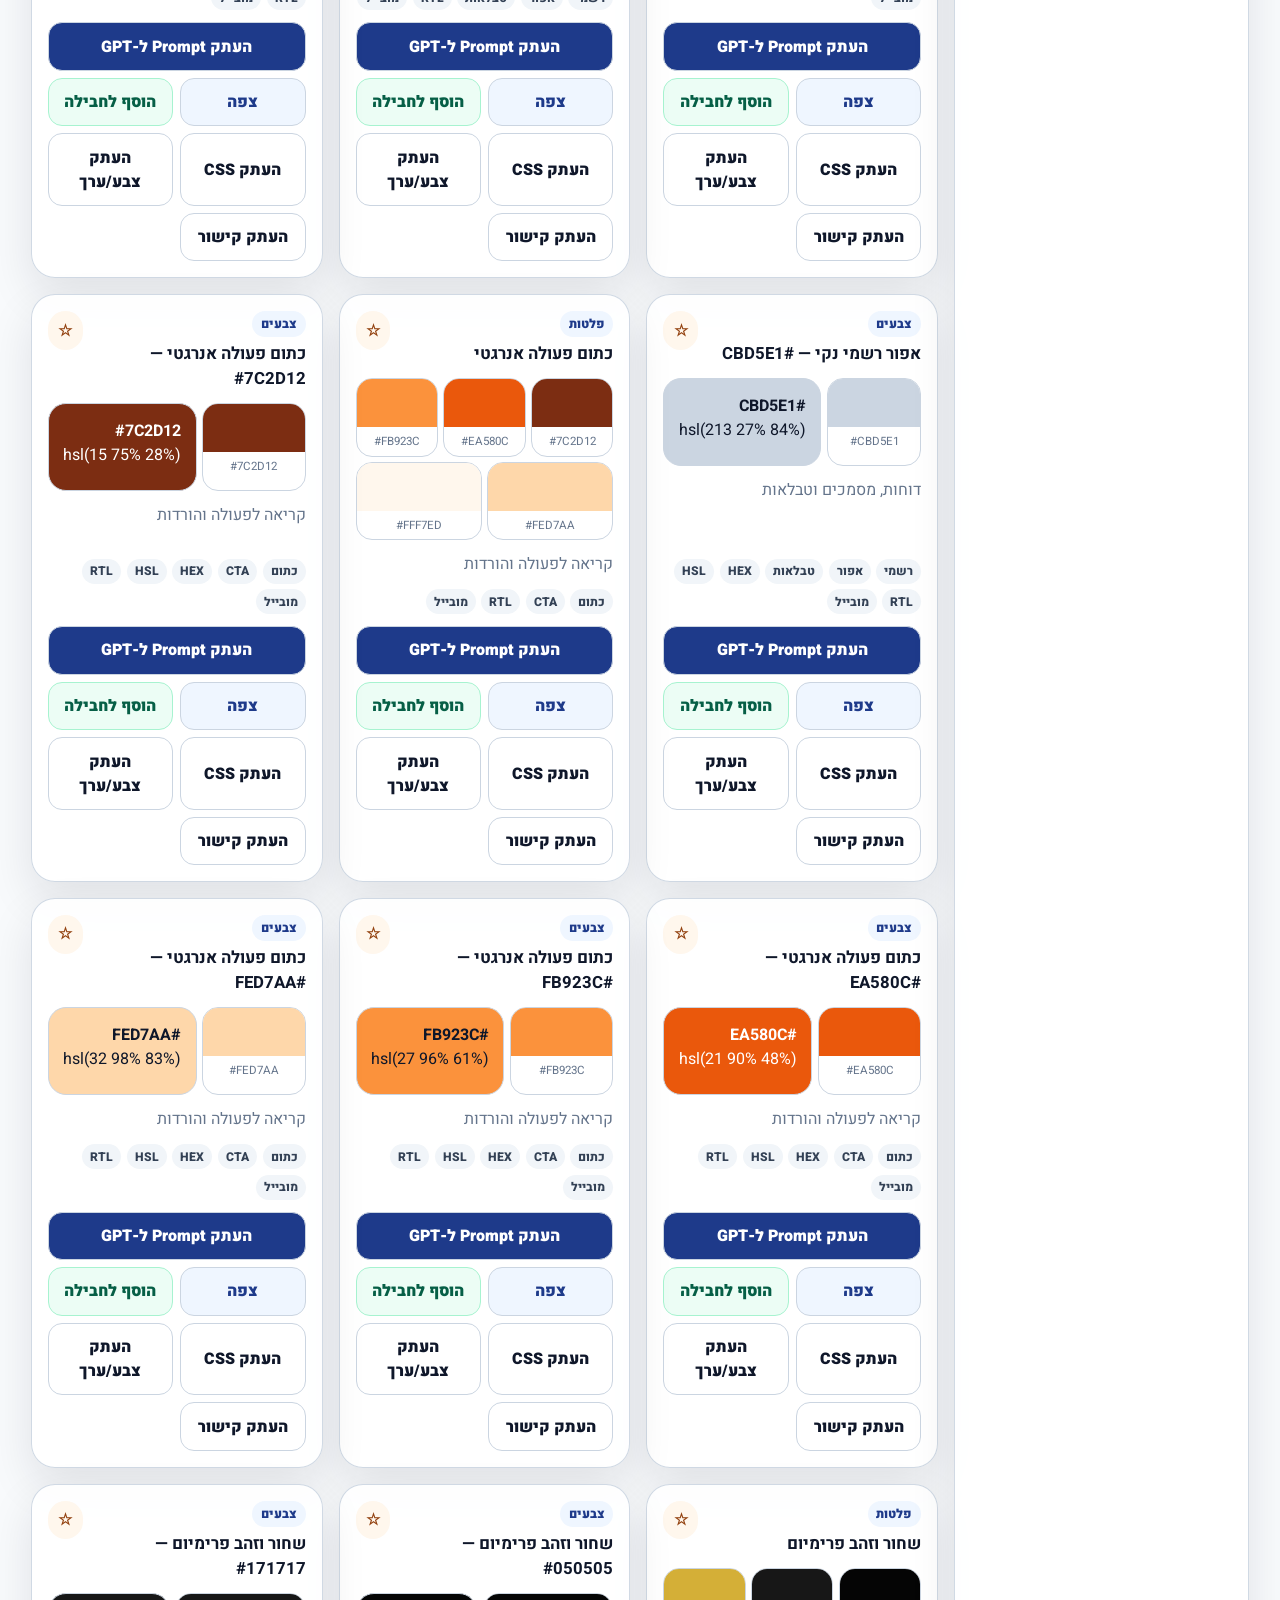
==== commit ff3e2e89: "Shorten main app UI text" ====
--- a/index.html
+++ b/index.html
@@ -1,12 +1,12 @@
-<!doctype html><html lang="he" dir="rtl"><head><meta charset="utf-8"><meta name="viewport" content="width=device-width,initial-scale=1,viewport-fit=cover"><title>colors — ספריית העיצוב של יניב</title><meta name="theme-color" content="#1E3A8A"><link rel="manifest" href="manifest.webmanifest"><link rel="icon" href="assets/icons/colors-icon.svg" type="image/svg+xml"><link rel="stylesheet" href="styles.css"></head><body><header class="app-header"><div class="brand"><div class="brand-mark">C</div><div><h1>colors</h1><p>ספריית עיצוב מלאה ל־GPT</p></div></div><nav id="topNav" class="top-nav"></nav></header><main><section class="hero"><div class="hero-copy"><p class="eyebrow">בחר → צפה → העתק → GPT בונה</p><h2>רכיבי עיצוב אמיתיים לאתרים ש־GPT יוצר</h2><p>צבעים, כותרות, כפתורים, טבלאות, מסגרות, גופנים, גדלי טקסט, משקלי גופן, ריווחי שורה, Hero, ניווט וקומבינציות — עם תצוגה מוגדלת והעתקה מהירה.</p><div class="hero-actions"><button class="primary-action" data-copy-special="newSiteRepoPrompt">העתק פרומפט ליצירת אתר חדש</button><a class="secondary-action" href="colors-gallery.html">גלריית צבעים</a><a class="secondary-action" href="#library">פתח ספרייה</a><a class="secondary-action" href="#advancedTypography">טיפוגרפיה חכמה</a><a class="secondary-action" href="smart-builder.html">Smart Builder</a><a class="secondary-action" href="qa-mobile.html">בדיקת נייד</a></div></div><aside class="prompt-panel"><div class="panel-title">תצוגת Prompt</div><pre id="promptPreview">בחר רכיב כדי לראות כאן את ה־Prompt המדויק.</pre><button id="copyCurrentPrompt" class="copy-wide" type="button">העתק Prompt נוכחי</button></aside></section><section id="library" class="tools-bar"><input id="searchBox" type="search" placeholder="חיפוש: כחול, טבלה, גופן, גודל, יוקרתי, תלמידים..."><div id="filterChips" class="chips"></div></section><section id="mobileTabs" class="mobile-tabs"></section><section id="stats" class="stats"></section>
+<!doctype html><html lang="he" dir="rtl"><head><meta charset="utf-8"><meta name="viewport" content="width=device-width,initial-scale=1,viewport-fit=cover"><title>colors — ספריית העיצוב של יניב</title><meta name="theme-color" content="#1E3A8A"><link rel="manifest" href="manifest.webmanifest"><link rel="icon" href="assets/icons/colors-icon.svg" type="image/svg+xml"><link rel="stylesheet" href="styles.css"></head><body><header class="app-header"><div class="brand"><div class="brand-mark">C</div><div><h1>colors</h1><p>בחר והעתק ל־GPT</p></div></div><nav id="topNav" class="top-nav"></nav></header><main><section class="hero"><div class="hero-copy"><p class="eyebrow">בחר → העתק → GPT</p><h2>עיצוב לאתרים</h2><p>צבעים, גופנים, טבלאות, כפתורים וכותרות.</p><div class="hero-actions"><button class="primary-action" data-copy-special="newSiteRepoPrompt">Prompt אתר חדש</button><a class="secondary-action" href="colors-gallery.html">צבעים</a><a class="secondary-action" href="#library">רכיבים</a><a class="secondary-action" href="#advancedTypography">גופנים</a><a class="secondary-action" href="smart-builder.html">Builder</a><a class="secondary-action" href="qa-mobile.html">בדיקה</a></div></div><aside class="prompt-panel"><div class="panel-title">Prompt</div><pre id="promptPreview">בחר רכיב.</pre><button id="copyCurrentPrompt" class="copy-wide" type="button">העתק</button></aside></section><section id="library" class="tools-bar"><input id="searchBox" type="search" placeholder="חיפוש"><div id="filterChips" class="chips"></div></section><section id="mobileTabs" class="mobile-tabs"></section><section id="stats" class="stats"></section>
 <section id="styleCart" class="style-cart" aria-live="polite">
   <div>
-    <h2>חבילת הסגנון שלי</h2>
-    <p>בחר כמה רכיבים, ואז העתק Prompt אחד מלא ל־GPT.</p>
+    <h2>חבילה</h2>
+    <p>בחר רכיבים והעתק Prompt אחד.</p>
   </div>
-  <div id="cartItems" class="cart-items">עדיין לא נבחרו רכיבים.</div>
+  <div id="cartItems" class="cart-items">ריק</div>
   <div class="cart-actions">
-    <button id="copyBundlePrompt" type="button">העתק Prompt חבילה</button>
-    <button id="clearBundle" type="button">נקה בחירה</button>
+    <button id="copyBundlePrompt" type="button">העתק חבילה</button>
+    <button id="clearBundle" type="button">נקה</button>
   </div>
-</section><section class="layout"><aside class="side-panel"><h3>מועדפים</h3><div id="favoritesList" class="mini-list">עדיין אין מועדפים.</div><h3>נבחר לאחרונה</h3><div id="recentList" class="mini-list">עדיין אין העתקות.</div></aside><section id="componentGrid" class="component-grid"></section></section></main><div id="viewModal" class="modal" hidden><div class="modal-backdrop" data-close-modal></div><section class="modal-card" role="dialog" aria-modal="true"><button class="modal-close" data-close-modal type="button">×</button><div id="modalContent"></div></section></div><nav class="bottom-nav"><a href="colors-gallery.html">צבעים</a><a href="#library">חיפוש</a><a href="#advancedTypography">גופנים</a><a href="smart-builder.html">Builder</a><a href="qa-mobile.html">בדיקה</a><button data-copy-special="newSiteRepoPrompt" type="button">צור אתר</button></nav><div id="toast" class="toast"></div><button id="backToTop" class="back-to-top" type="button">↑</button><script src="script.js"></script><script src="typography-extension.js"></script><script src="advanced-typography-extension.js"></script><script src="zero-demo-guard.js"></script></body></html>
+</section><section class="layout"><aside class="side-panel"><h3>מועדפים</h3><div id="favoritesList" class="mini-list">ריק</div><h3>אחרונים</h3><div id="recentList" class="mini-list">ריק</div></aside><section id="componentGrid" class="component-grid"></section></section></main><div id="viewModal" class="modal" hidden><div class="modal-backdrop" data-close-modal></div><section class="modal-card" role="dialog" aria-modal="true"><button class="modal-close" data-close-modal type="button">×</button><div id="modalContent"></div></section></div><nav class="bottom-nav"><a href="colors-gallery.html">צבעים</a><a href="#library">רכיבים</a><a href="#advancedTypography">גופנים</a><a href="smart-builder.html">Builder</a><a href="qa-mobile.html">בדיקה</a><button data-copy-special="newSiteRepoPrompt" type="button">אתר</button></nav><div id="toast" class="toast"></div><button id="backToTop" class="back-to-top" type="button">↑</button><script src="script.js"></script><script src="typography-extension.js"></script><script src="advanced-typography-extension.js"></script><script src="zero-demo-guard.js"></script></body></html>
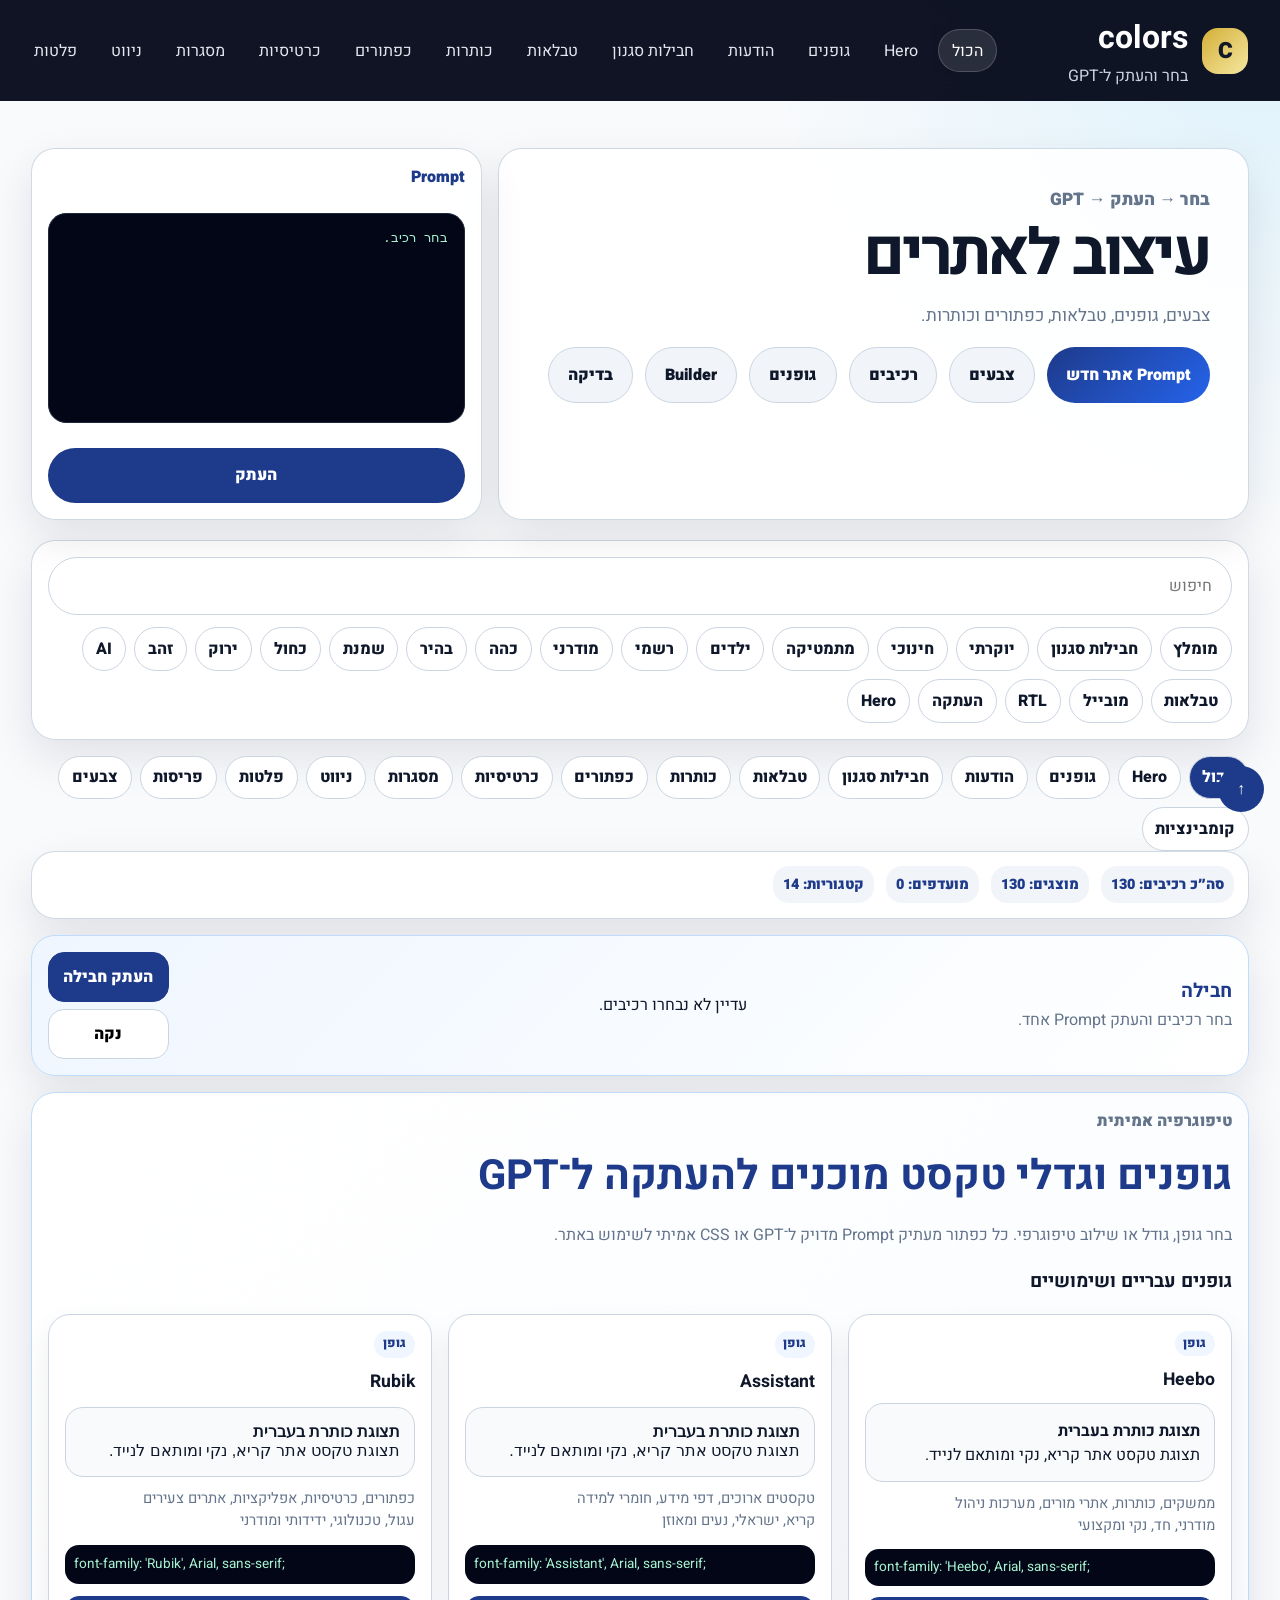
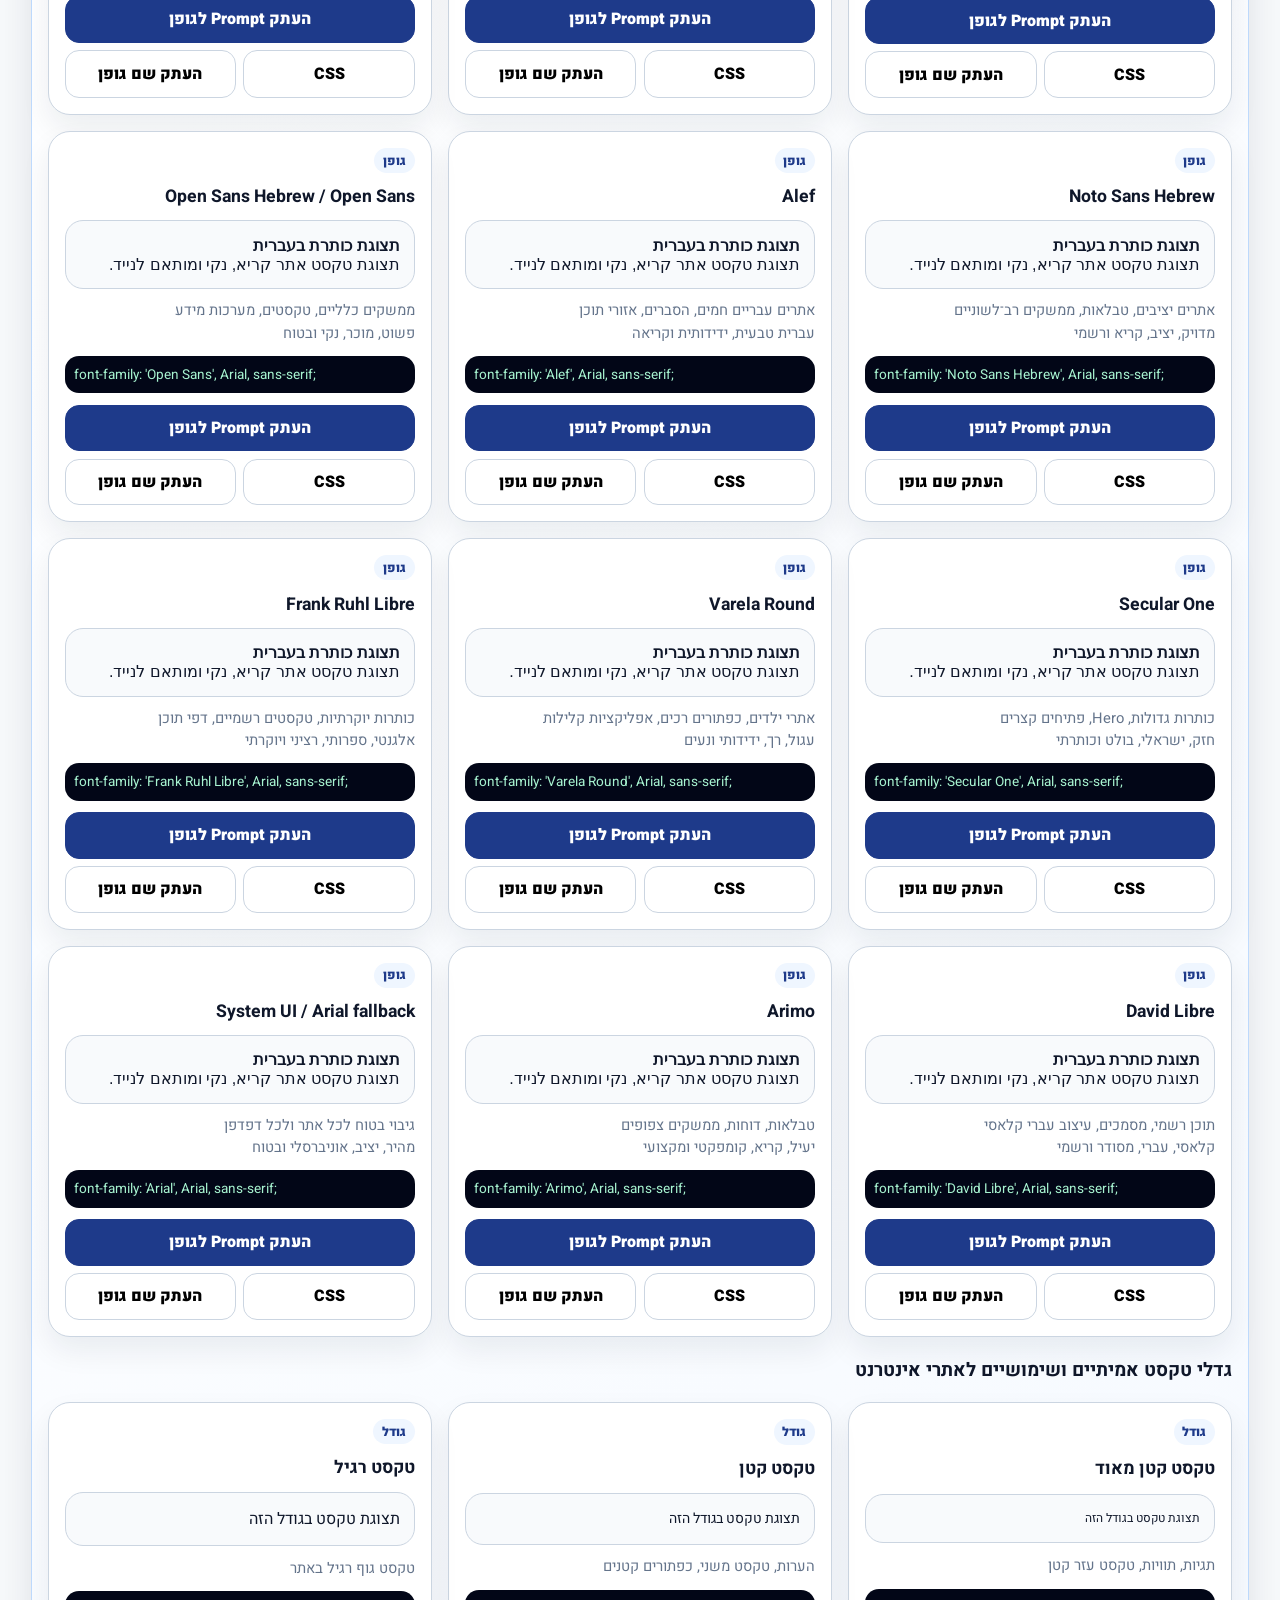
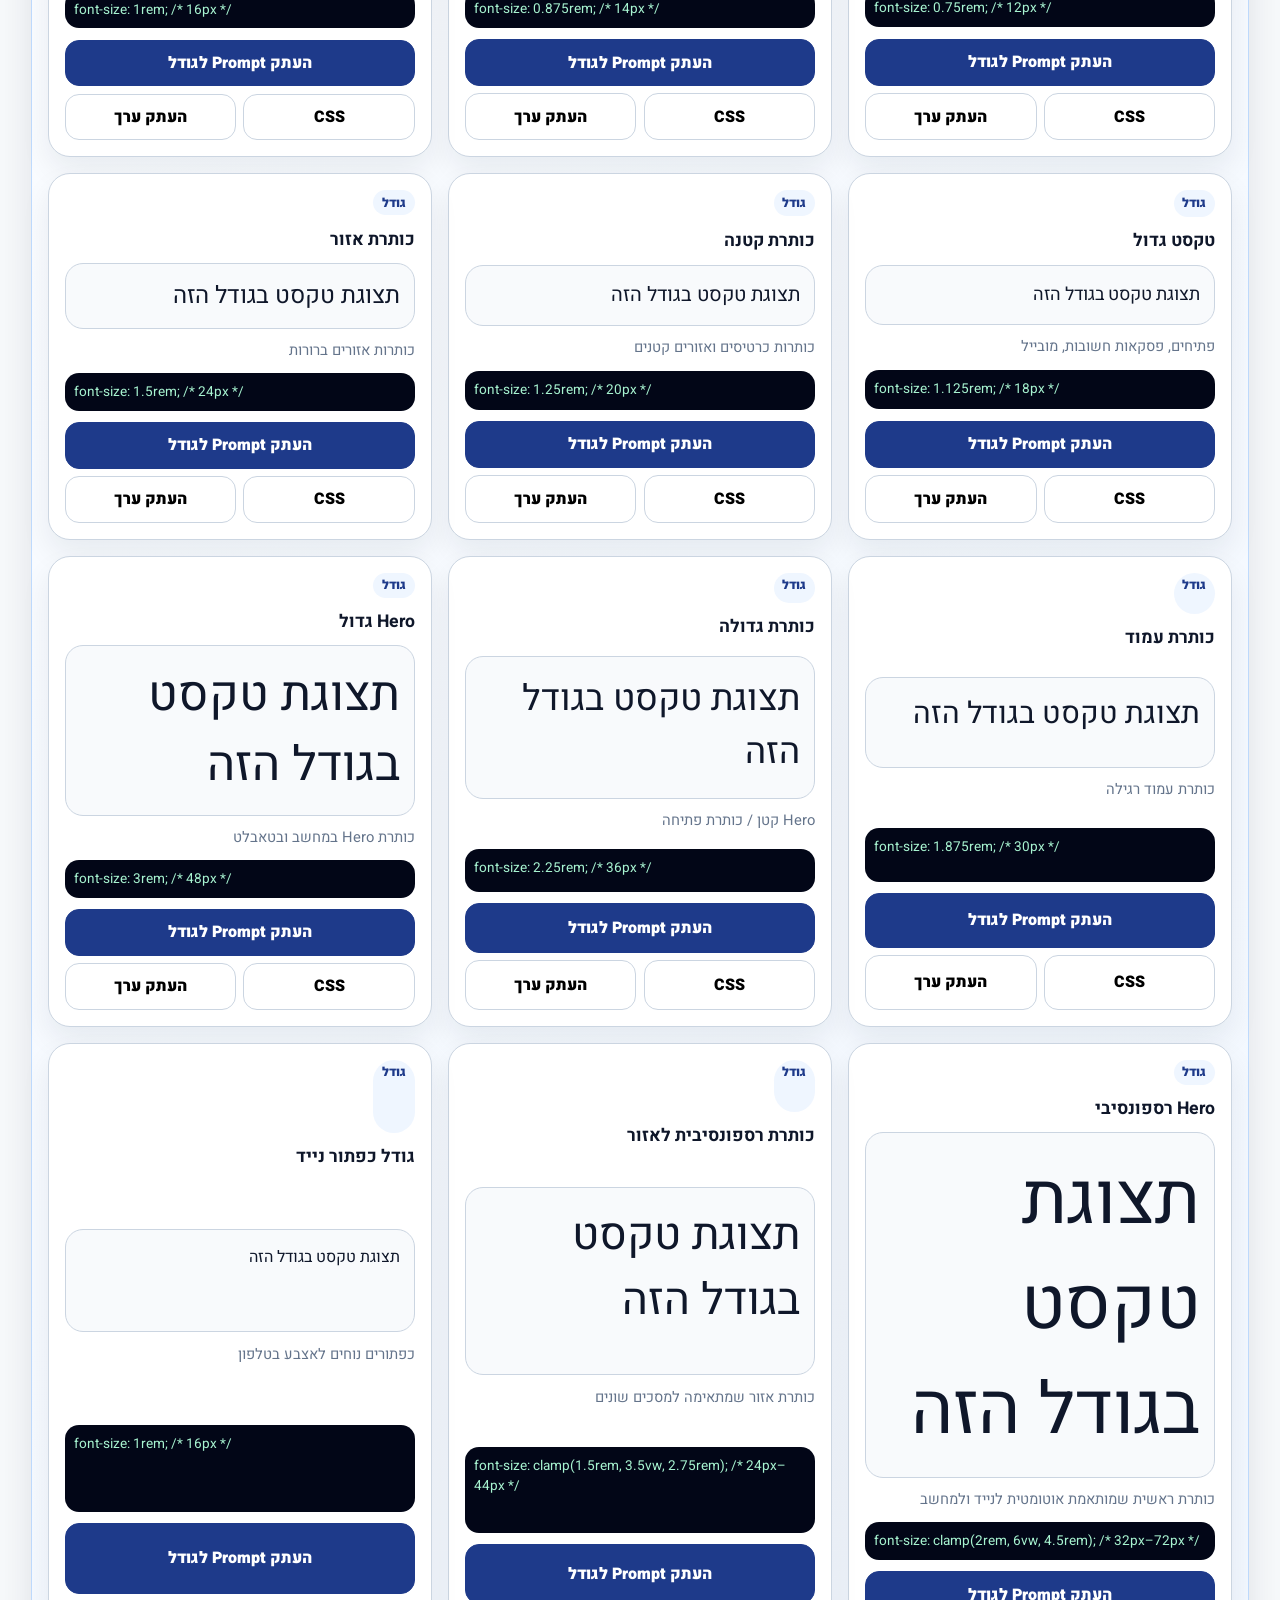
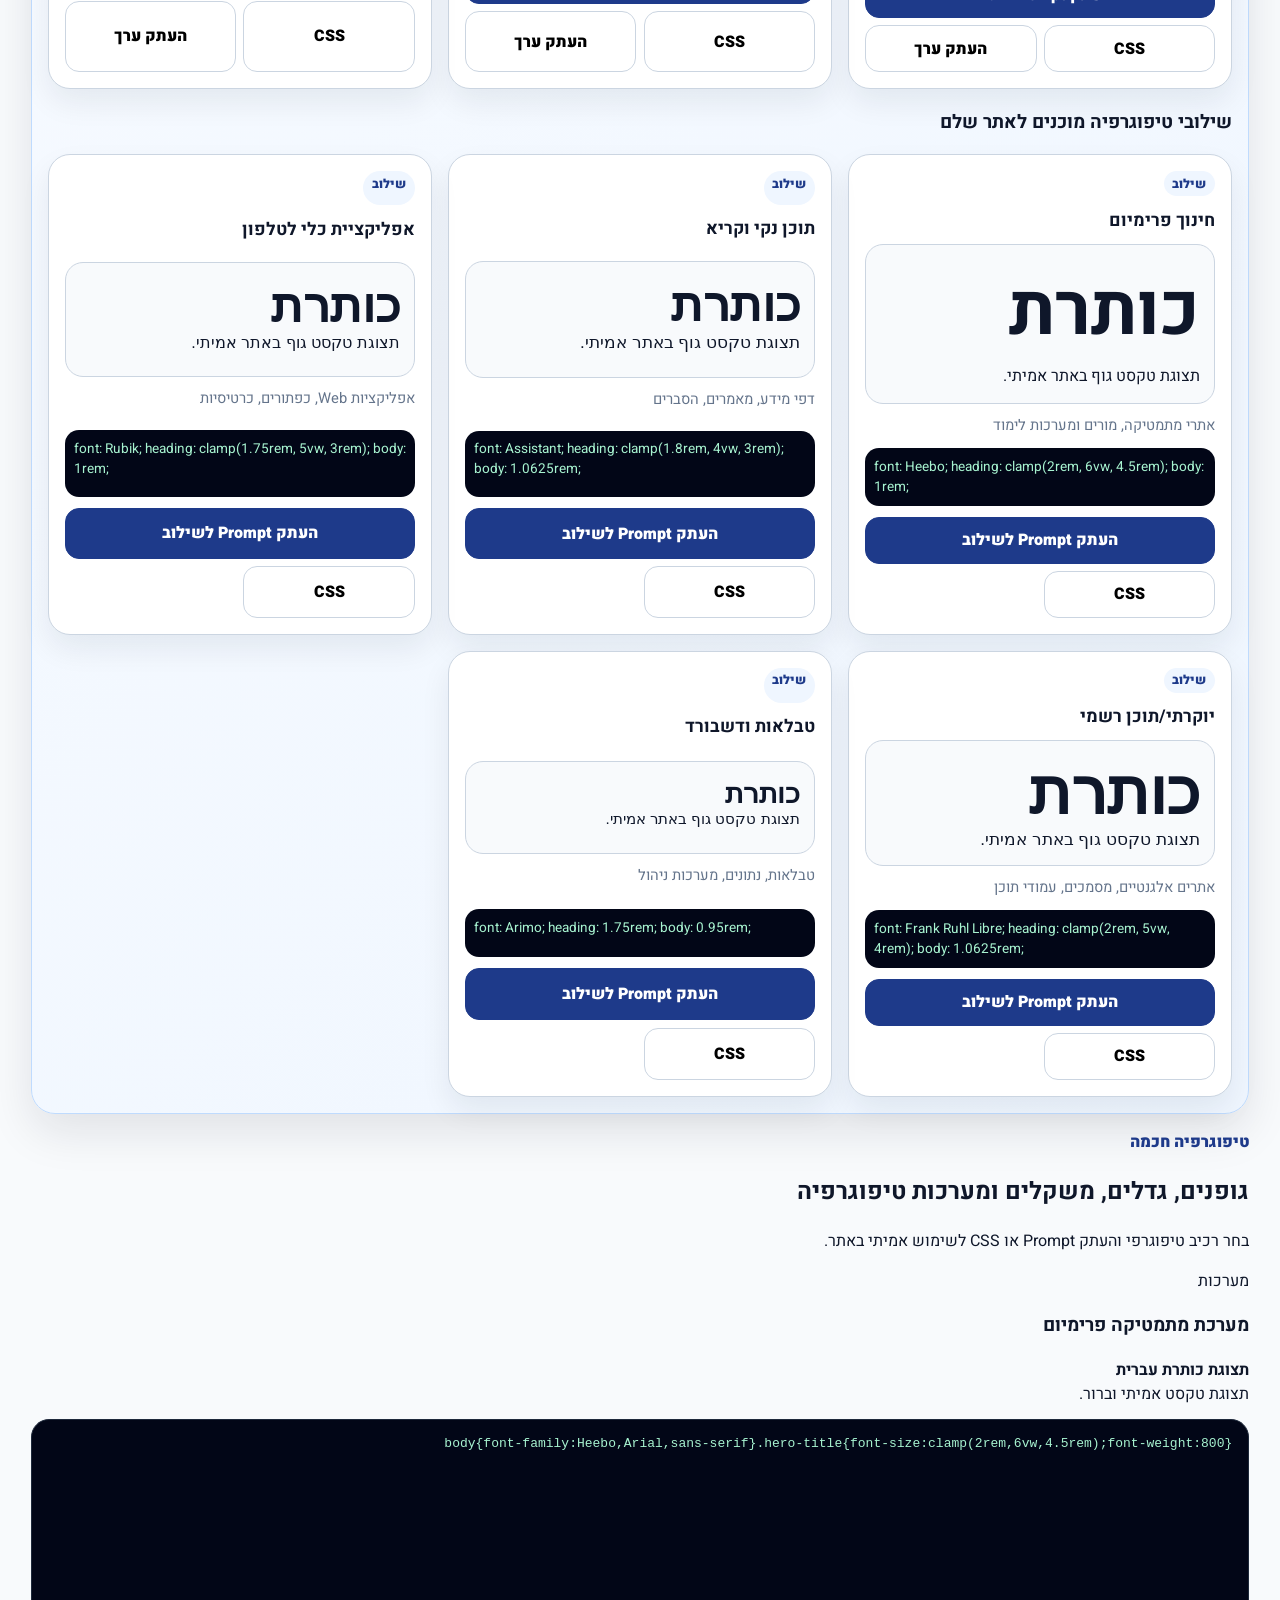
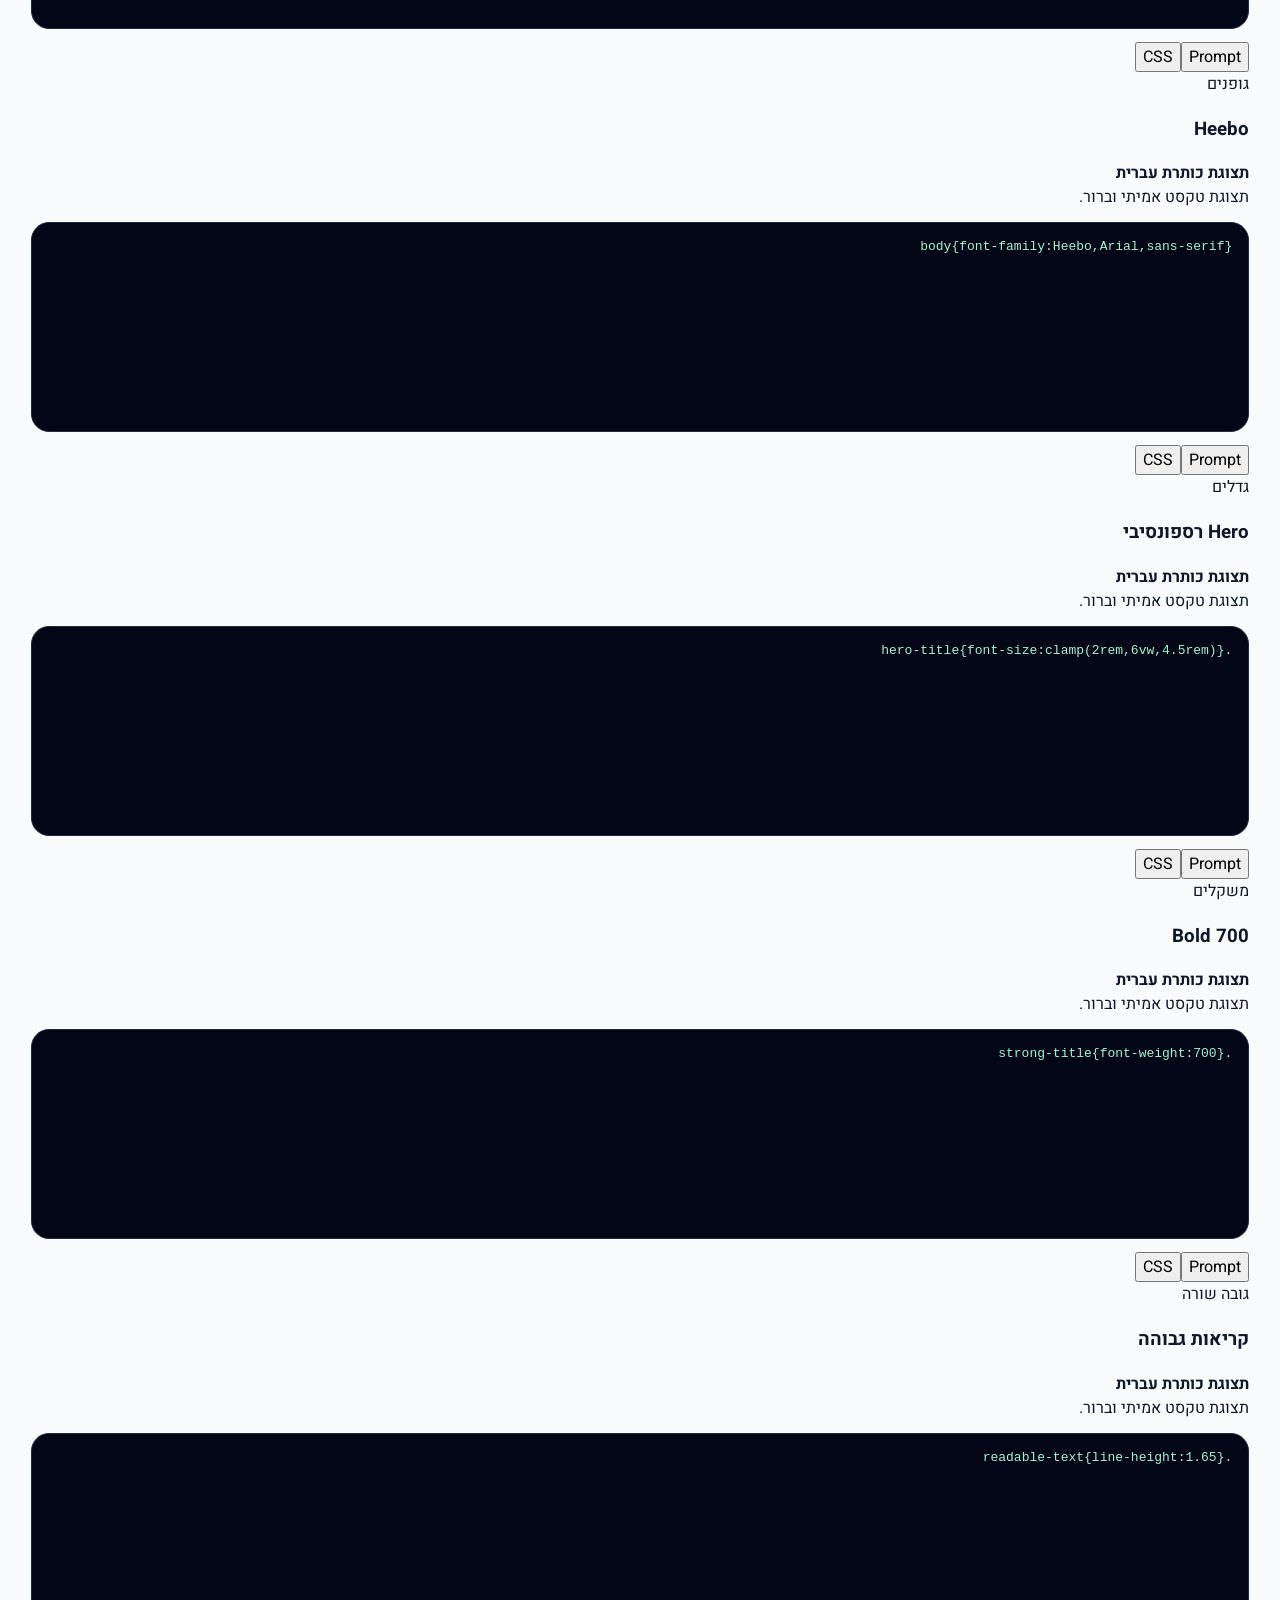
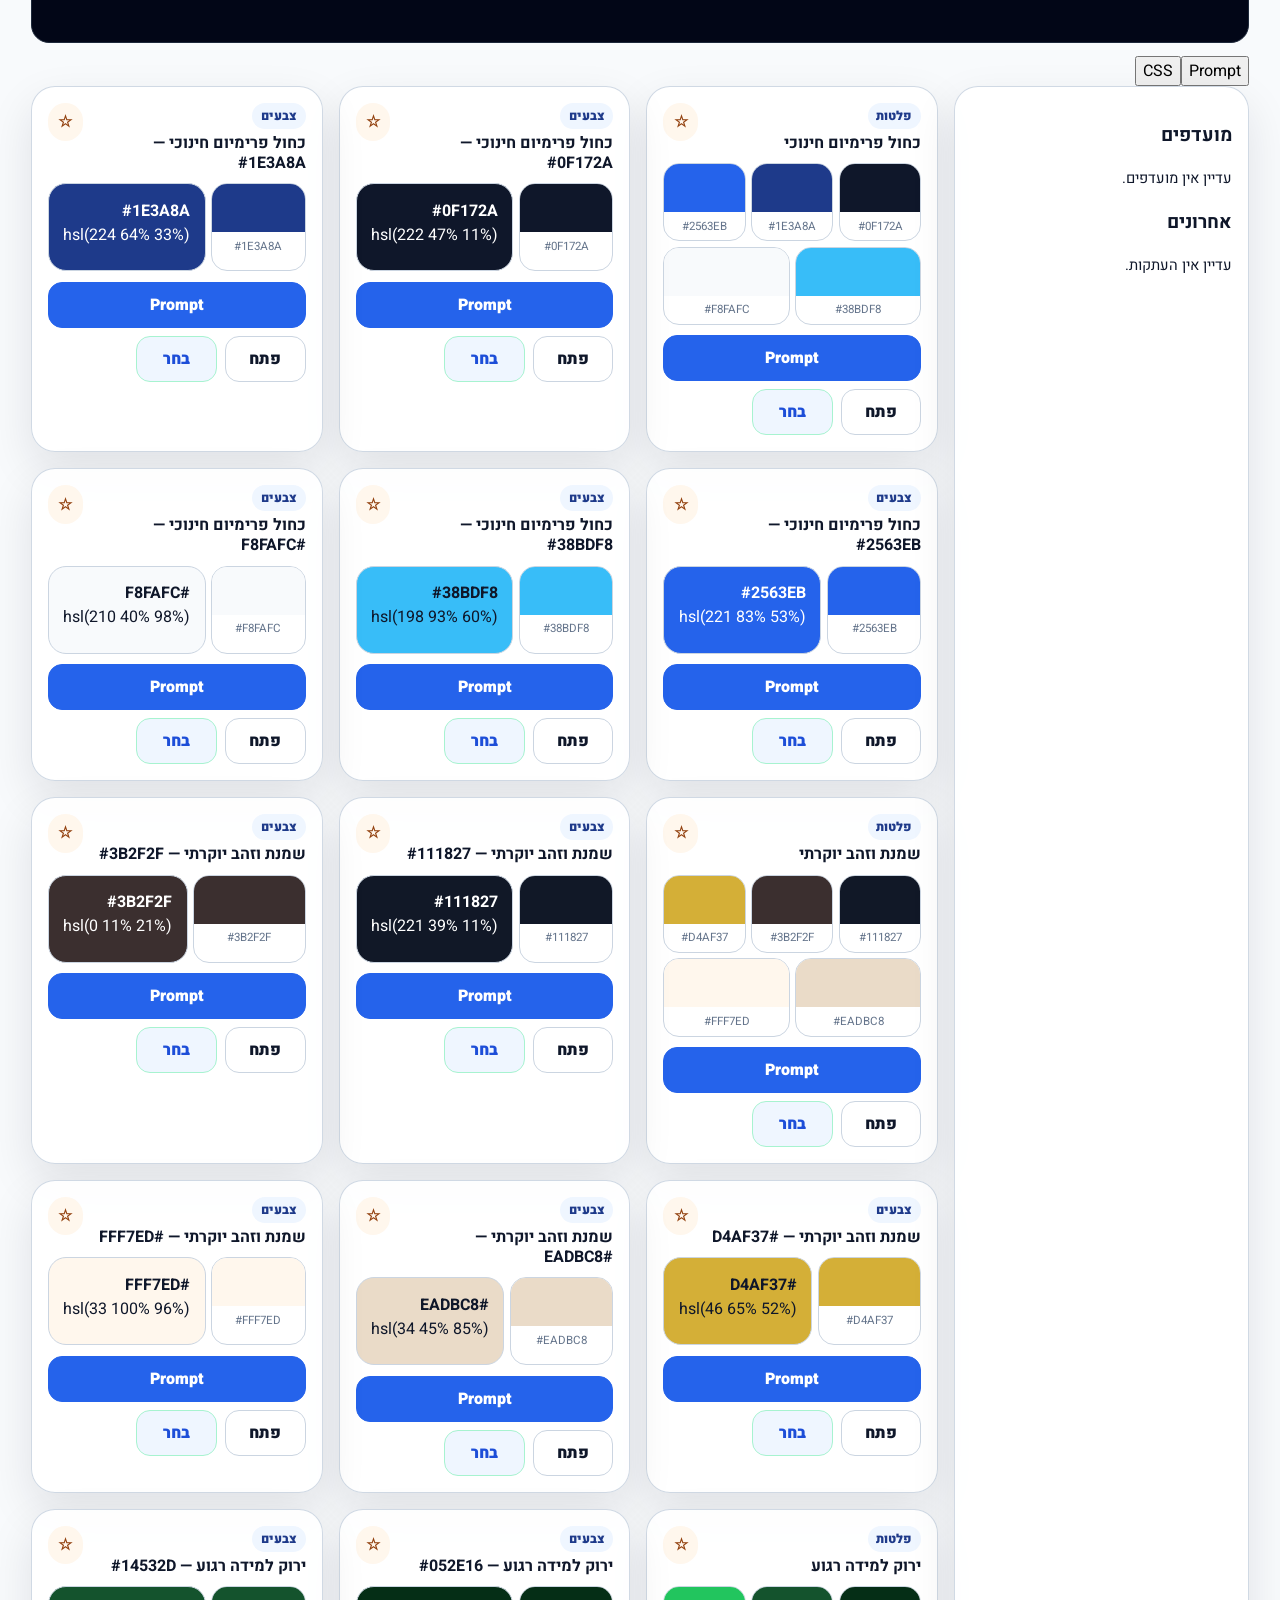
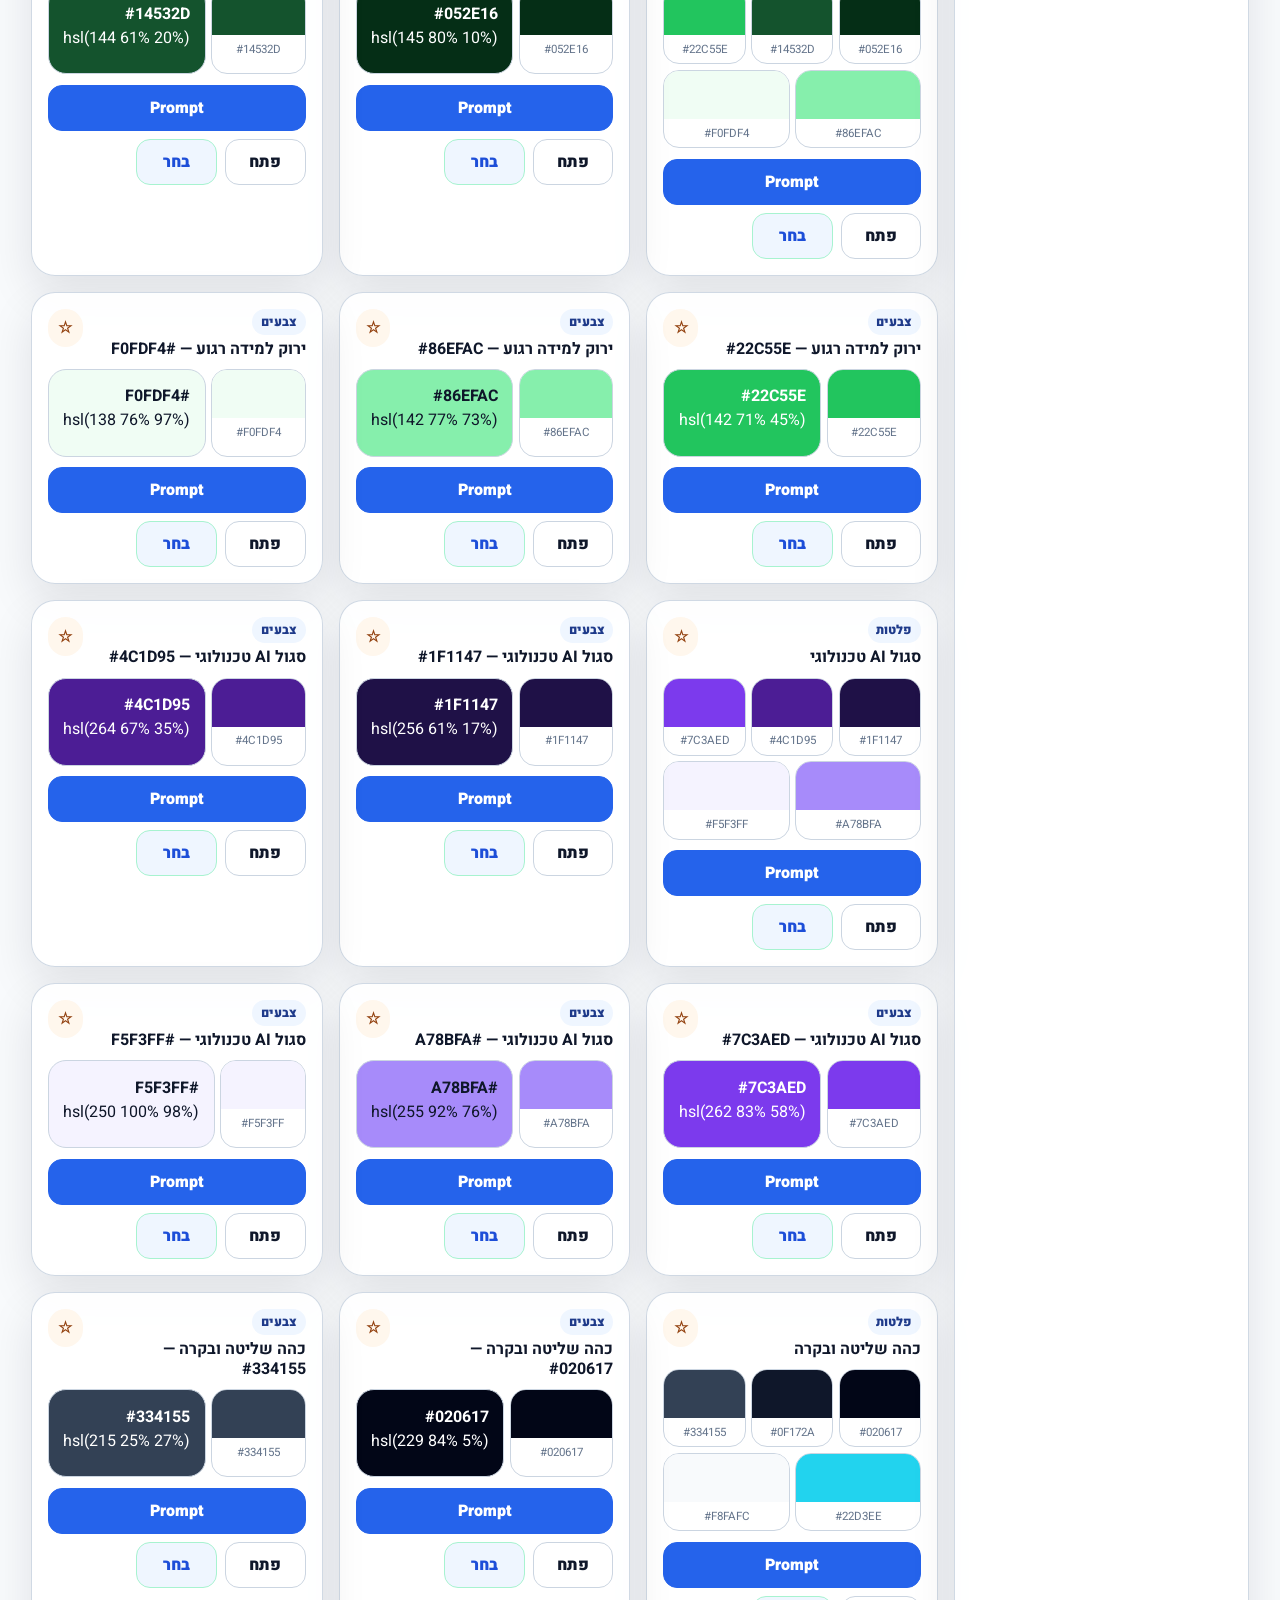
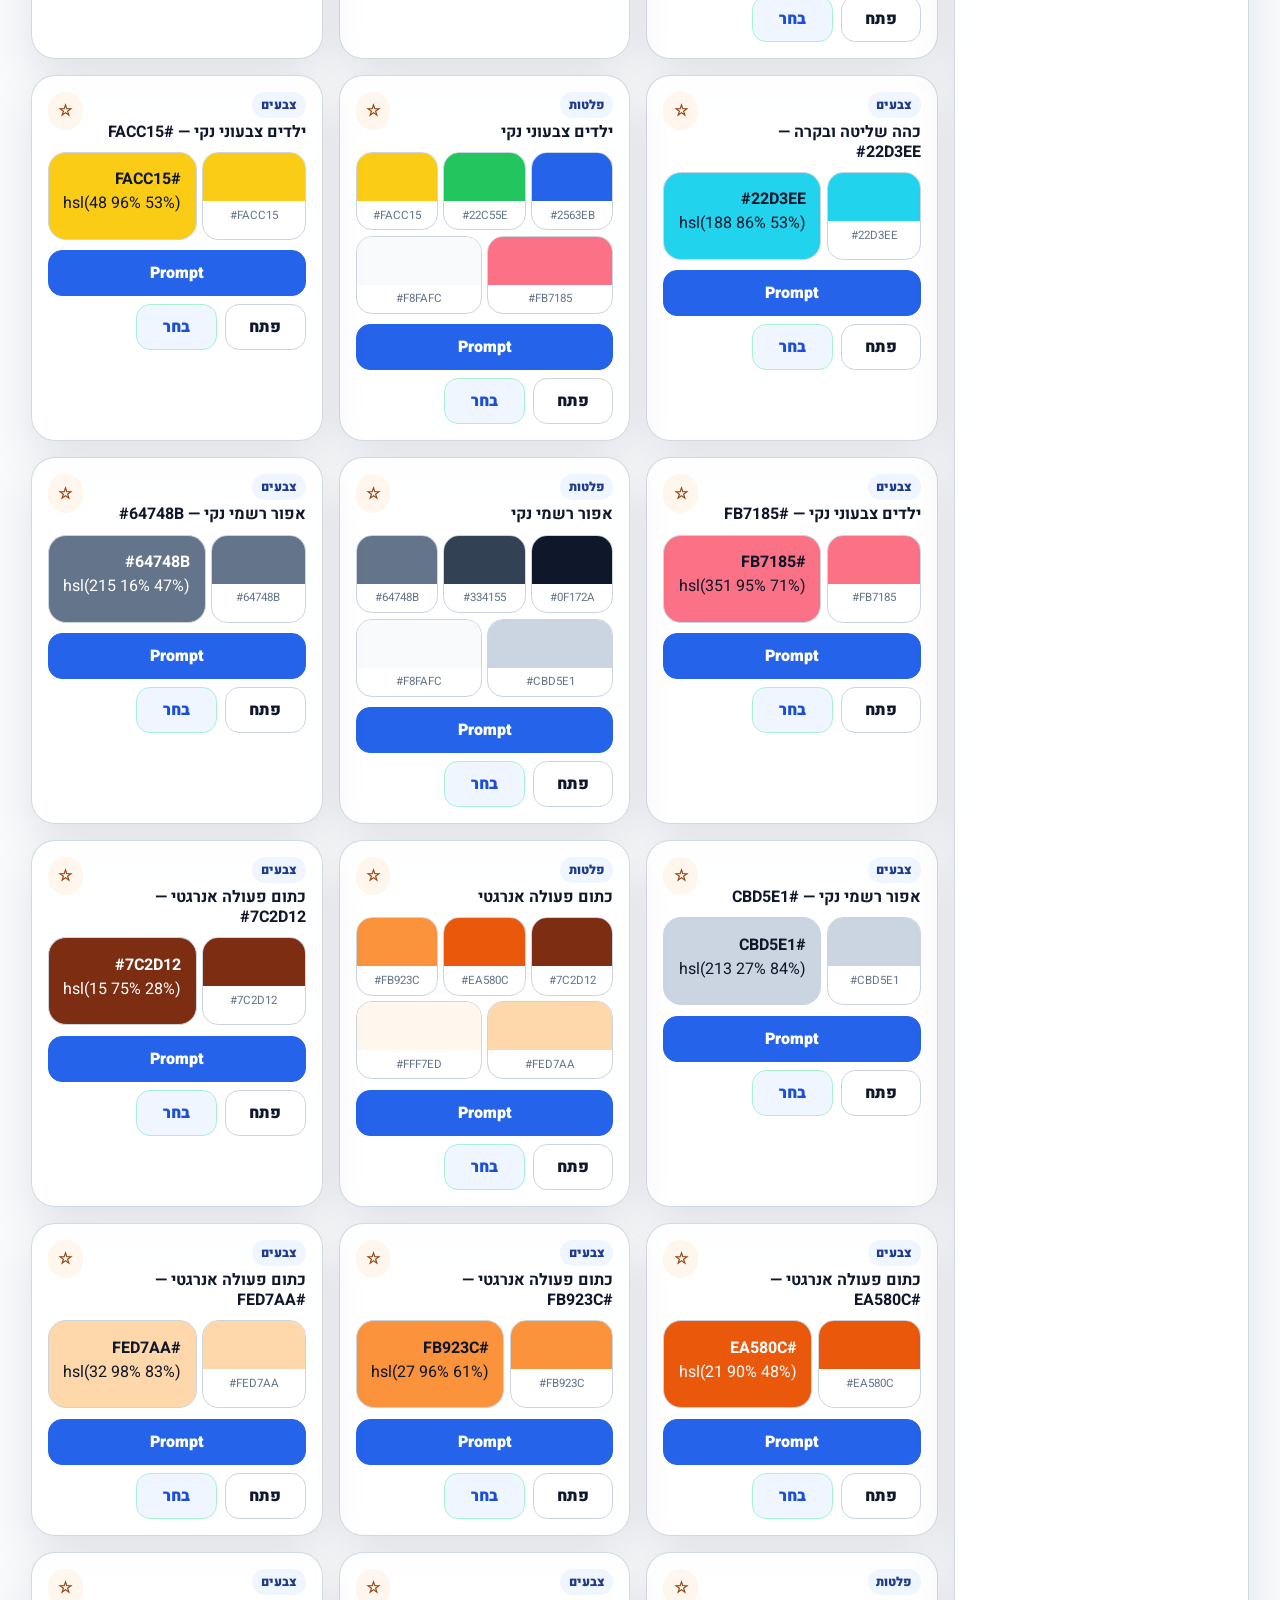
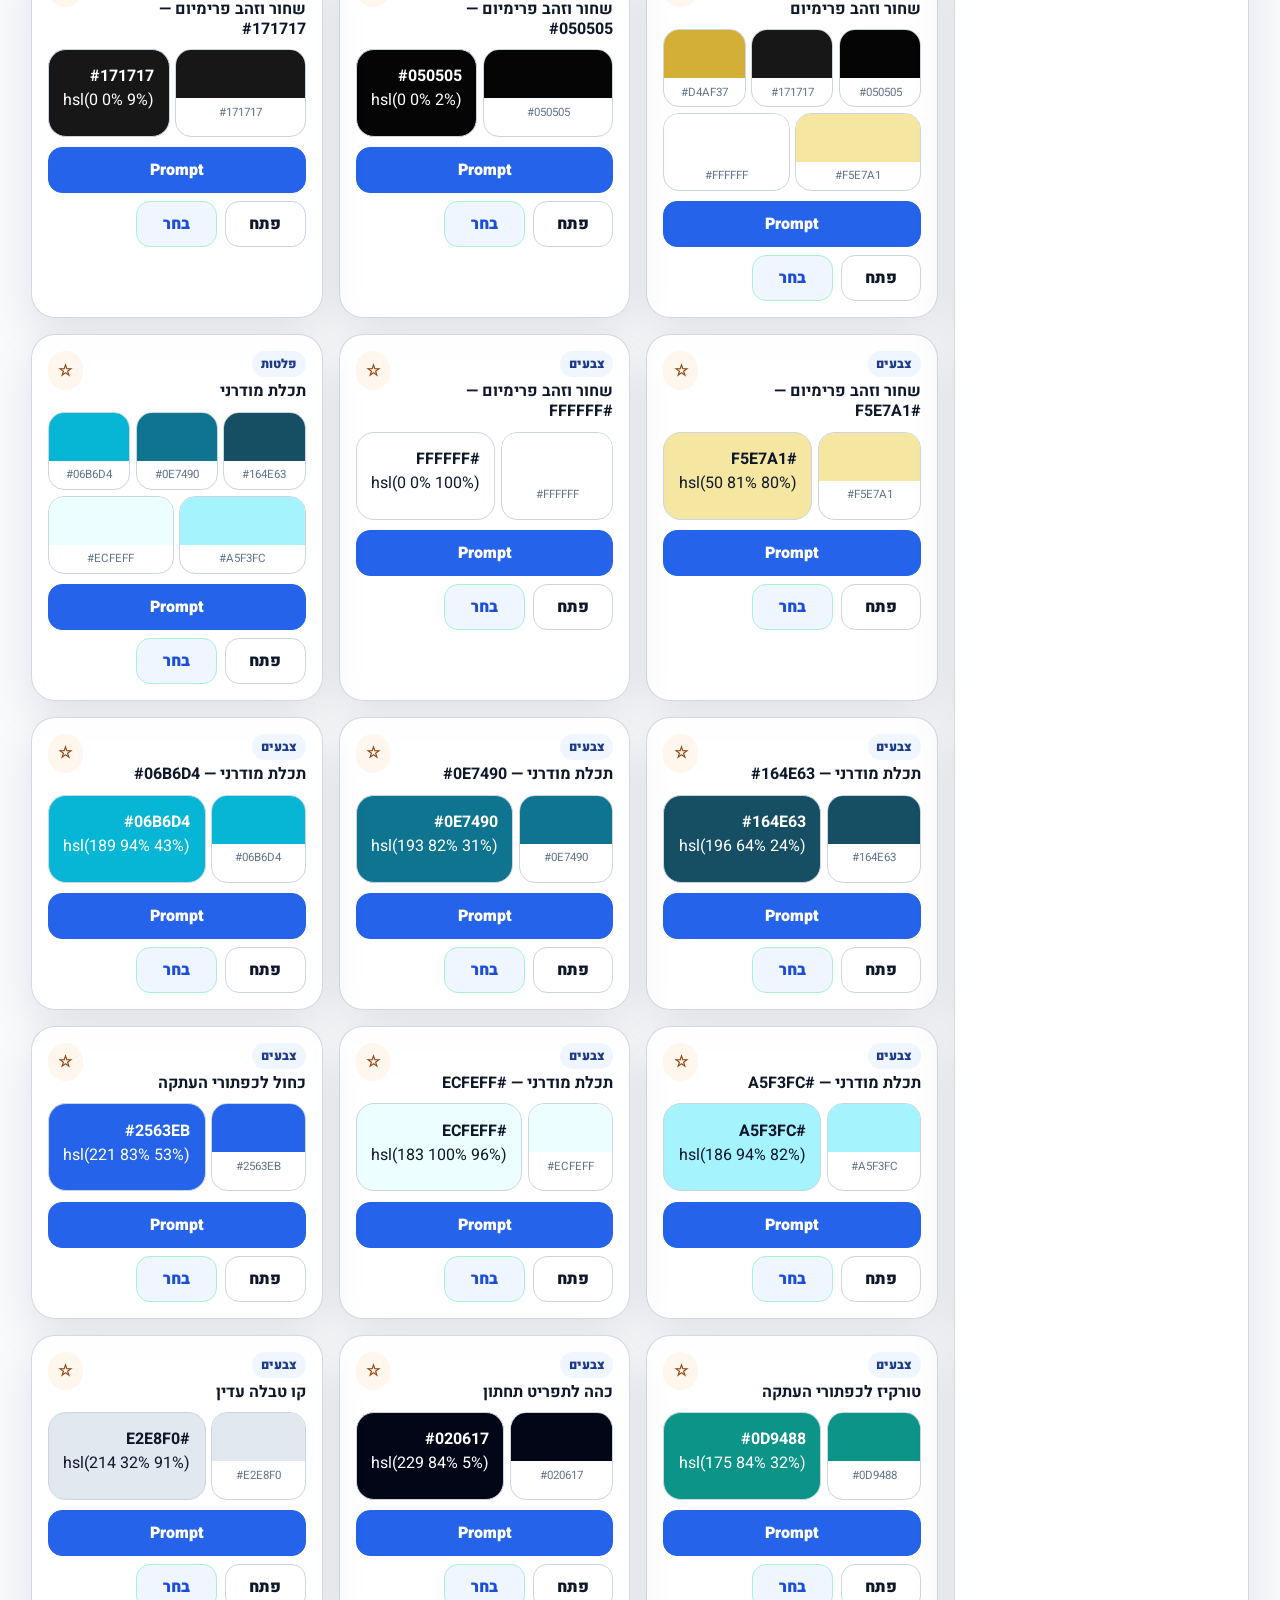
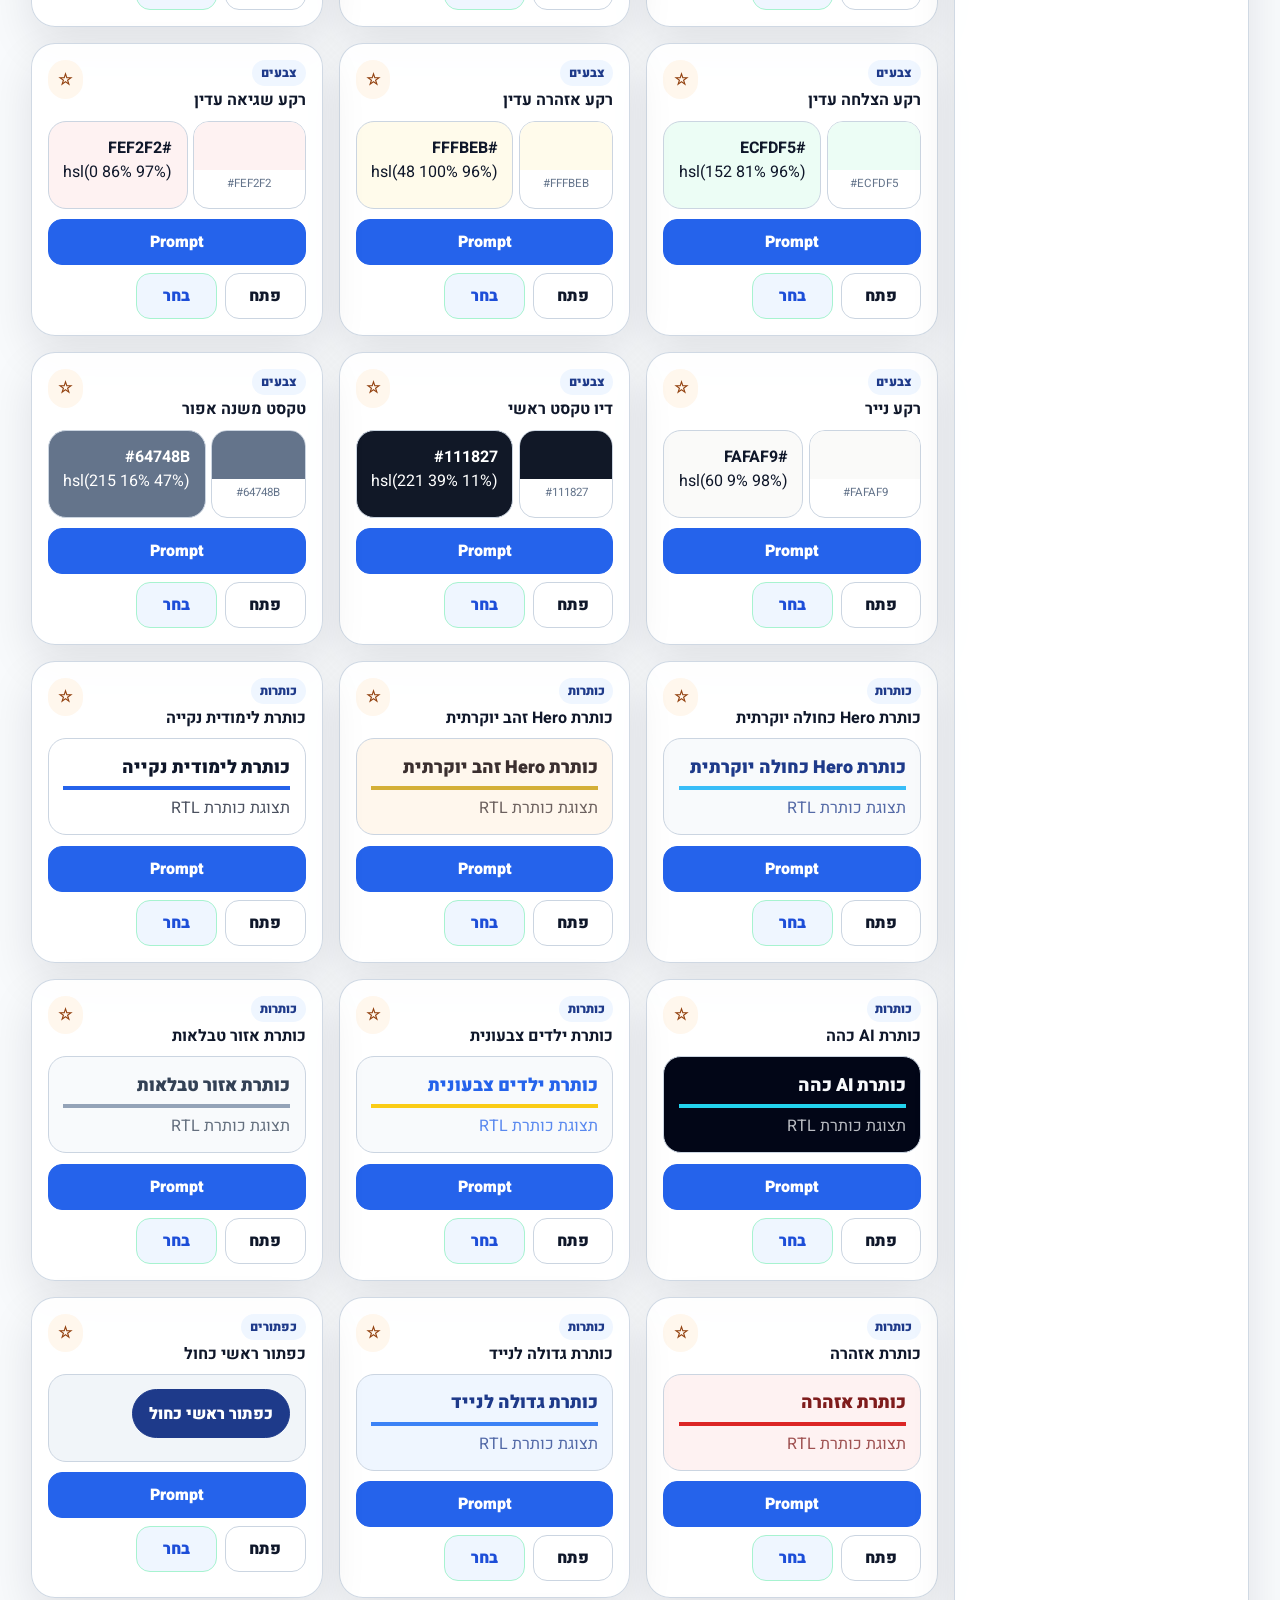
==== commit be6b2e7e: "Load UX polish layer in main app" ====
--- a/index.html
+++ b/index.html
@@ -1,4 +1,4 @@
-<!doctype html><html lang="he" dir="rtl"><head><meta charset="utf-8"><meta name="viewport" content="width=device-width,initial-scale=1,viewport-fit=cover"><title>colors — ספריית העיצוב של יניב</title><meta name="theme-color" content="#1E3A8A"><link rel="manifest" href="manifest.webmanifest"><link rel="icon" href="assets/icons/colors-icon.svg" type="image/svg+xml"><link rel="stylesheet" href="styles.css"></head><body><header class="app-header"><div class="brand"><div class="brand-mark">C</div><div><h1>colors</h1><p>בחר והעתק ל־GPT</p></div></div><nav id="topNav" class="top-nav"></nav></header><main><section class="hero"><div class="hero-copy"><p class="eyebrow">בחר → העתק → GPT</p><h2>עיצוב לאתרים</h2><p>צבעים, גופנים, טבלאות, כפתורים וכותרות.</p><div class="hero-actions"><button class="primary-action" data-copy-special="newSiteRepoPrompt">Prompt אתר חדש</button><a class="secondary-action" href="colors-gallery.html">צבעים</a><a class="secondary-action" href="#library">רכיבים</a><a class="secondary-action" href="#advancedTypography">גופנים</a><a class="secondary-action" href="smart-builder.html">Builder</a><a class="secondary-action" href="qa-mobile.html">בדיקה</a></div></div><aside class="prompt-panel"><div class="panel-title">Prompt</div><pre id="promptPreview">בחר רכיב.</pre><button id="copyCurrentPrompt" class="copy-wide" type="button">העתק</button></aside></section><section id="library" class="tools-bar"><input id="searchBox" type="search" placeholder="חיפוש"><div id="filterChips" class="chips"></div></section><section id="mobileTabs" class="mobile-tabs"></section><section id="stats" class="stats"></section>
+<!doctype html><html lang="he" dir="rtl"><head><meta charset="utf-8"><meta name="viewport" content="width=device-width,initial-scale=1,viewport-fit=cover"><title>colors — ספריית העיצוב של יניב</title><meta name="theme-color" content="#1E3A8A"><link rel="manifest" href="manifest.webmanifest"><link rel="icon" href="assets/icons/colors-icon.svg" type="image/svg+xml"><link rel="stylesheet" href="styles.css"><link rel="stylesheet" href="ux-polish.css"></head><body><header class="app-header"><div class="brand"><div class="brand-mark">C</div><div><h1>colors</h1><p>בחר והעתק ל־GPT</p></div></div><nav id="topNav" class="top-nav"></nav></header><main><section class="hero"><div class="hero-copy"><p class="eyebrow">בחר → העתק → GPT</p><h2>עיצוב לאתרים</h2><p>צבעים, גופנים, טבלאות, כפתורים וכותרות.</p><div class="hero-actions"><button class="primary-action" data-copy-special="newSiteRepoPrompt">Prompt אתר חדש</button><a class="secondary-action" href="colors-gallery.html">צבעים</a><a class="secondary-action" href="#library">רכיבים</a><a class="secondary-action" href="#advancedTypography">גופנים</a><a class="secondary-action" href="smart-builder.html">Builder</a><a class="secondary-action" href="qa-mobile.html">בדיקה</a></div></div><aside class="prompt-panel"><div class="panel-title">Prompt</div><pre id="promptPreview">בחר רכיב.</pre><button id="copyCurrentPrompt" class="copy-wide" type="button">העתק</button></aside></section><section id="library" class="tools-bar"><input id="searchBox" type="search" placeholder="חיפוש"><div id="filterChips" class="chips"></div></section><section id="mobileTabs" class="mobile-tabs"></section><section id="stats" class="stats"></section>
 <section id="styleCart" class="style-cart" aria-live="polite">
   <div>
     <h2>חבילה</h2>
@@ -9,4 +9,4 @@
     <button id="copyBundlePrompt" type="button">העתק חבילה</button>
     <button id="clearBundle" type="button">נקה</button>
   </div>
-</section><section class="layout"><aside class="side-panel"><h3>מועדפים</h3><div id="favoritesList" class="mini-list">ריק</div><h3>אחרונים</h3><div id="recentList" class="mini-list">ריק</div></aside><section id="componentGrid" class="component-grid"></section></section></main><div id="viewModal" class="modal" hidden><div class="modal-backdrop" data-close-modal></div><section class="modal-card" role="dialog" aria-modal="true"><button class="modal-close" data-close-modal type="button">×</button><div id="modalContent"></div></section></div><nav class="bottom-nav"><a href="colors-gallery.html">צבעים</a><a href="#library">רכיבים</a><a href="#advancedTypography">גופנים</a><a href="smart-builder.html">Builder</a><a href="qa-mobile.html">בדיקה</a><button data-copy-special="newSiteRepoPrompt" type="button">אתר</button></nav><div id="toast" class="toast"></div><button id="backToTop" class="back-to-top" type="button">↑</button><script src="script.js"></script><script src="typography-extension.js"></script><script src="advanced-typography-extension.js"></script><script src="zero-demo-guard.js"></script></body></html>
+</section><section class="layout"><aside class="side-panel"><h3>מועדפים</h3><div id="favoritesList" class="mini-list">ריק</div><h3>אחרונים</h3><div id="recentList" class="mini-list">ריק</div></aside><section id="componentGrid" class="component-grid"></section></section></main><div id="viewModal" class="modal" hidden><div class="modal-backdrop" data-close-modal></div><section class="modal-card" role="dialog" aria-modal="true"><button class="modal-close" data-close-modal type="button">×</button><div id="modalContent"></div></section></div><nav class="bottom-nav"><a href="colors-gallery.html">צבעים</a><a href="#library">רכיבים</a><a href="#advancedTypography">גופנים</a><a href="smart-builder.html">Builder</a><a href="qa-mobile.html">בדיקה</a><button data-copy-special="newSiteRepoPrompt" type="button">אתר</button></nav><div id="toast" class="toast"></div><button id="backToTop" class="back-to-top" type="button">↑</button><script src="script.js"></script><script src="typography-extension.js"></script><script src="advanced-typography-extension.js"></script><script src="ux-polish.js"></script><script src="zero-demo-guard.js"></script></body></html>
--- a/ux-polish.css
+++ b/ux-polish.css
@@ -0,0 +1 @@
+.component-card .meta,.component-card .tags{display:none}.component-card{gap:.65rem}.card-head h3{font-size:1rem;line-height:1.25}.card-actions{display:grid;grid-template-columns:1fr 1fr 1fr;gap:8px}.card-actions button{min-height:44px;padding:10px 8px;border-radius:14px;font-weight:900}.card-actions button[data-copy='css'],.card-actions button[data-copy='link'],.card-actions button[data-copy-text]{display:none}.primary-copy{background:#2563eb!important;color:#fff!important;border-color:#2563eb!important}.select-copy{background:#eff6ff!important;color:#1d4ed8!important}.view-copy{background:#fff!important;color:#0f172a!important}.prompt-panel pre{max-height:190px;overflow:auto}.stat{font-size:.9rem;padding:8px 10px}.top-nav,.mobile-tabs,.chips{scrollbar-width:none}.top-nav::-webkit-scrollbar,.mobile-tabs::-webkit-scrollbar,.chips::-webkit-scrollbar{display:none}.mini-list{font-size:.92rem}.modal-card{max-height:88vh;overflow:auto}.modal-pre{max-height:230px;overflow:auto}.hero-copy p:not(.eyebrow){max-width:520px}@media(max-width:720px){.hero{gap:12px}.hero-copy h2{font-size:clamp(1.7rem,8vw,2.8rem)}.hero-actions{display:grid;grid-template-columns:1fr 1fr;gap:8px}.hero-actions>*{text-align:center;min-height:46px;display:grid;place-items:center}.card-actions{grid-template-columns:1fr 1fr}.card-actions .primary-copy{grid-column:1/-1}.component-grid{gap:12px}.prompt-panel{display:none}.side-panel{display:none}.stats{grid-template-columns:1fr 1fr}.style-cart{padding:14px}.bottom-nav{left:8px;right:8px;bottom:8px}.bottom-nav a,.bottom-nav button{font-size:.85rem;padding:9px 4px}}
